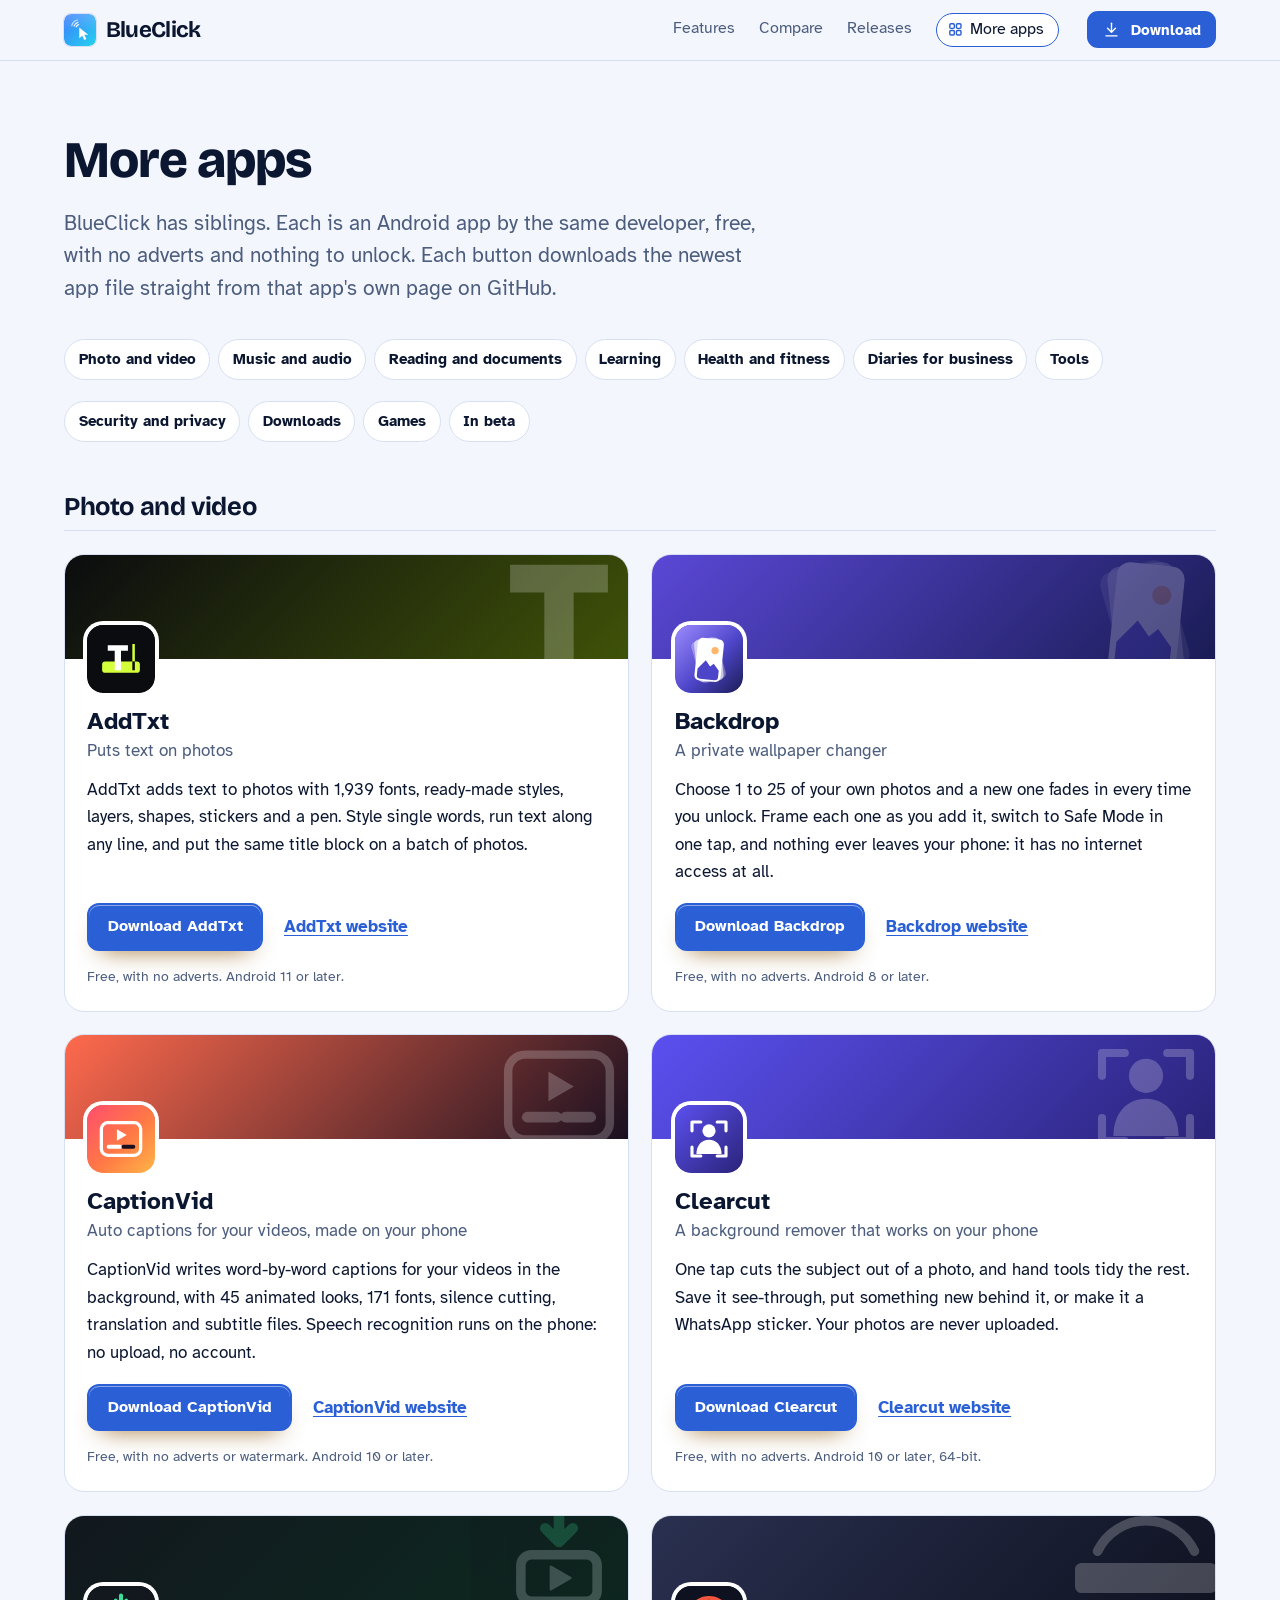
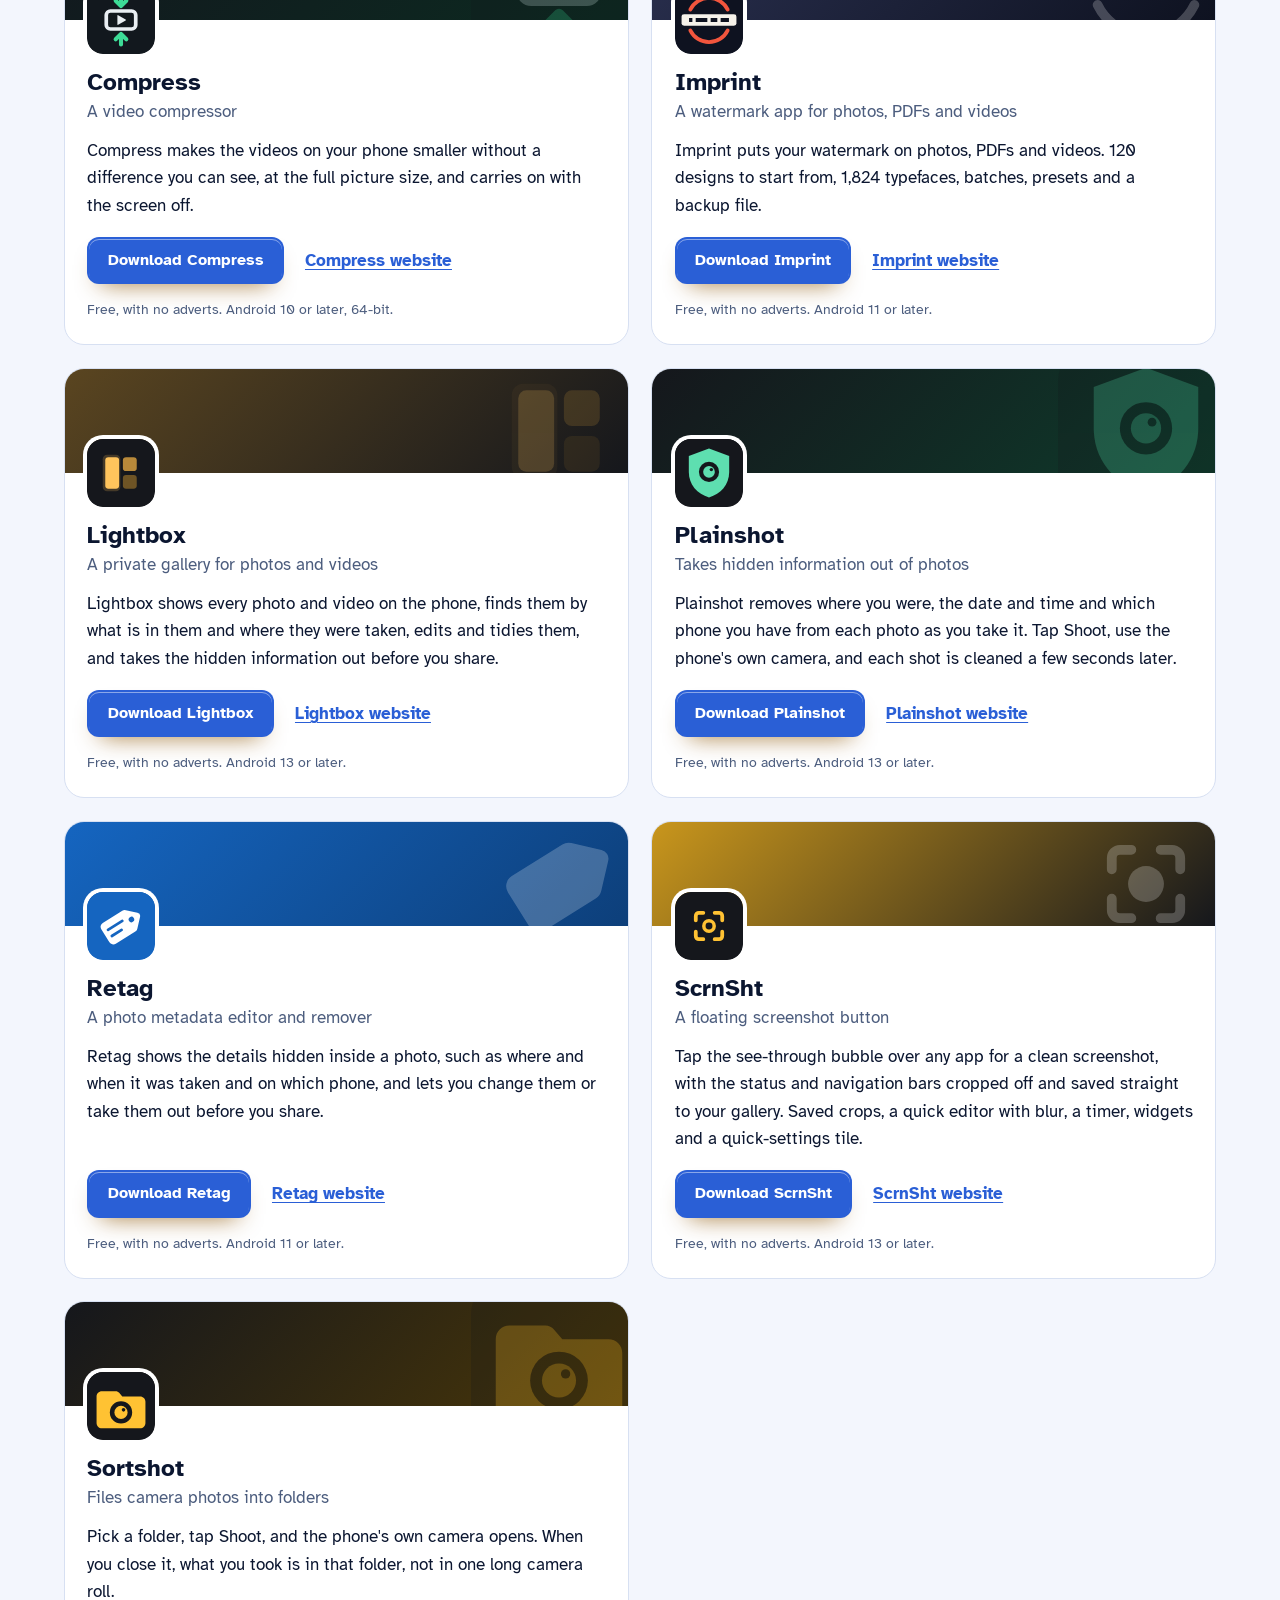
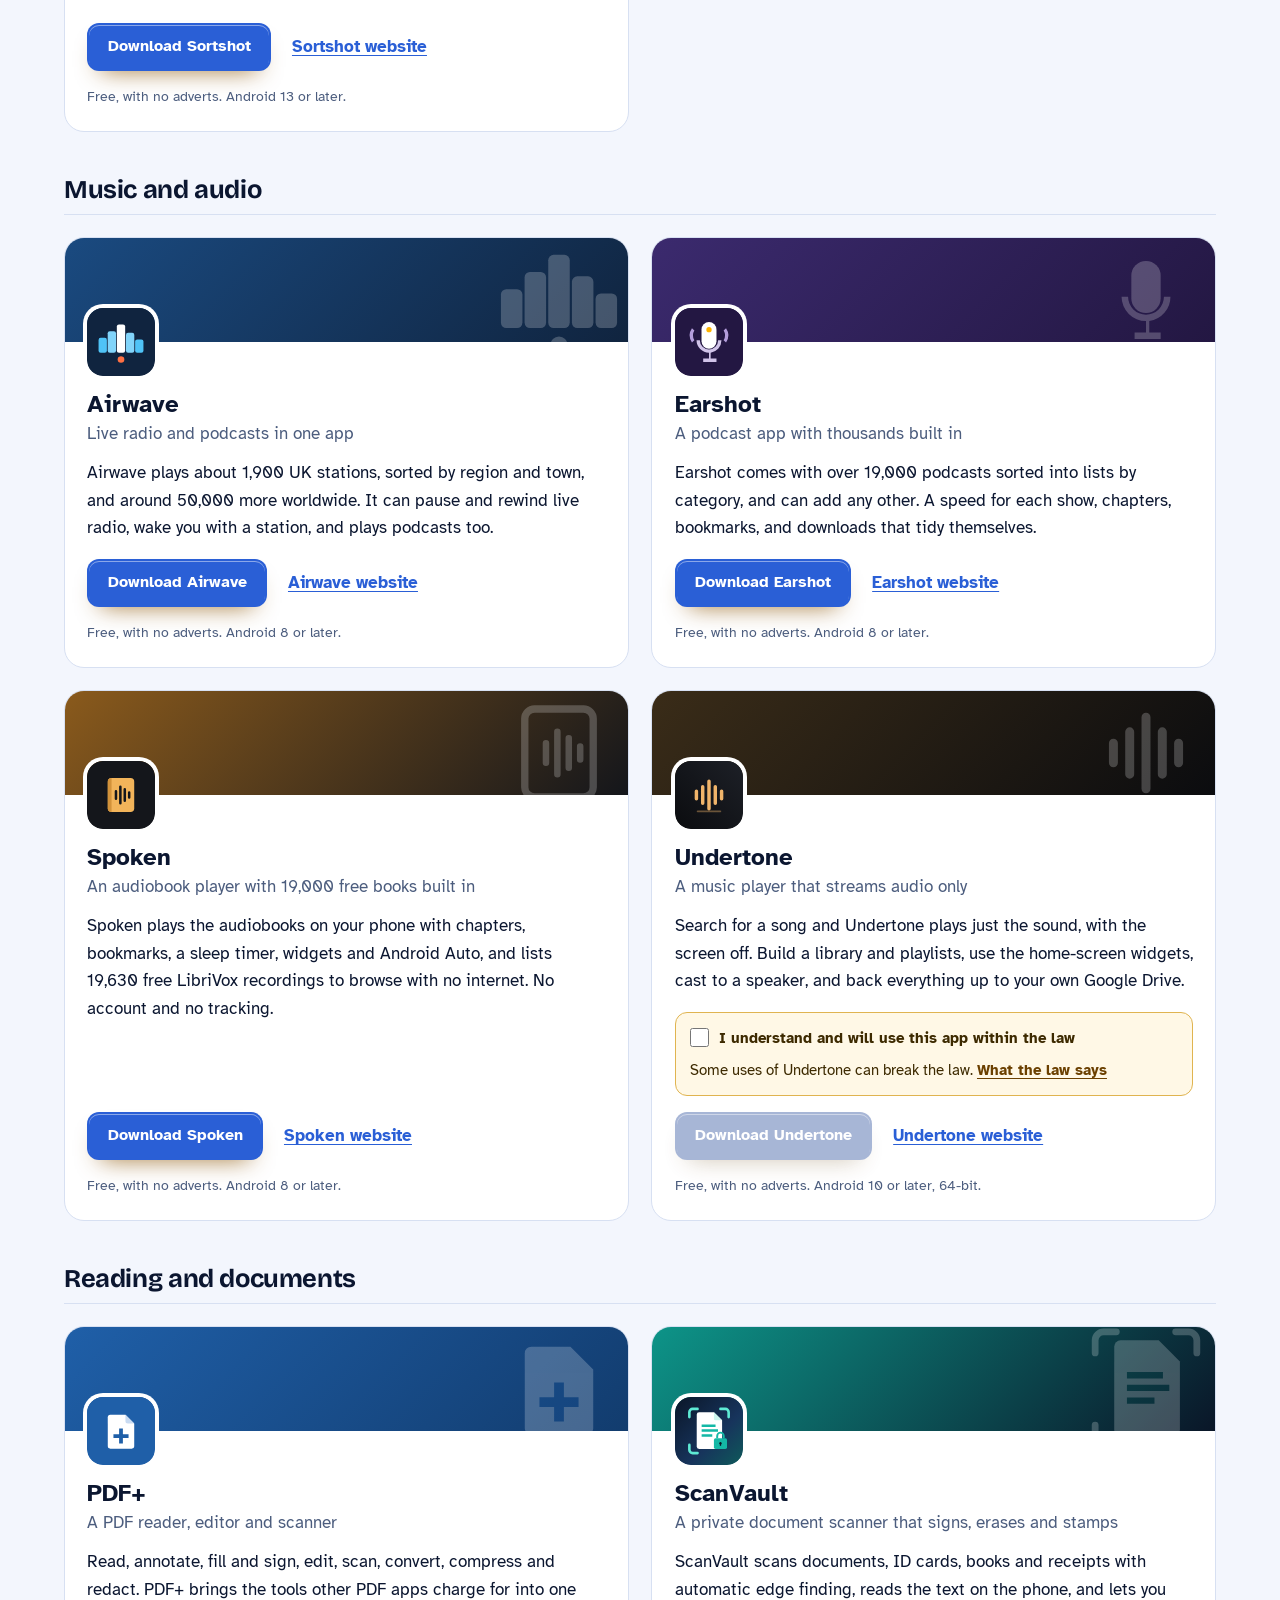
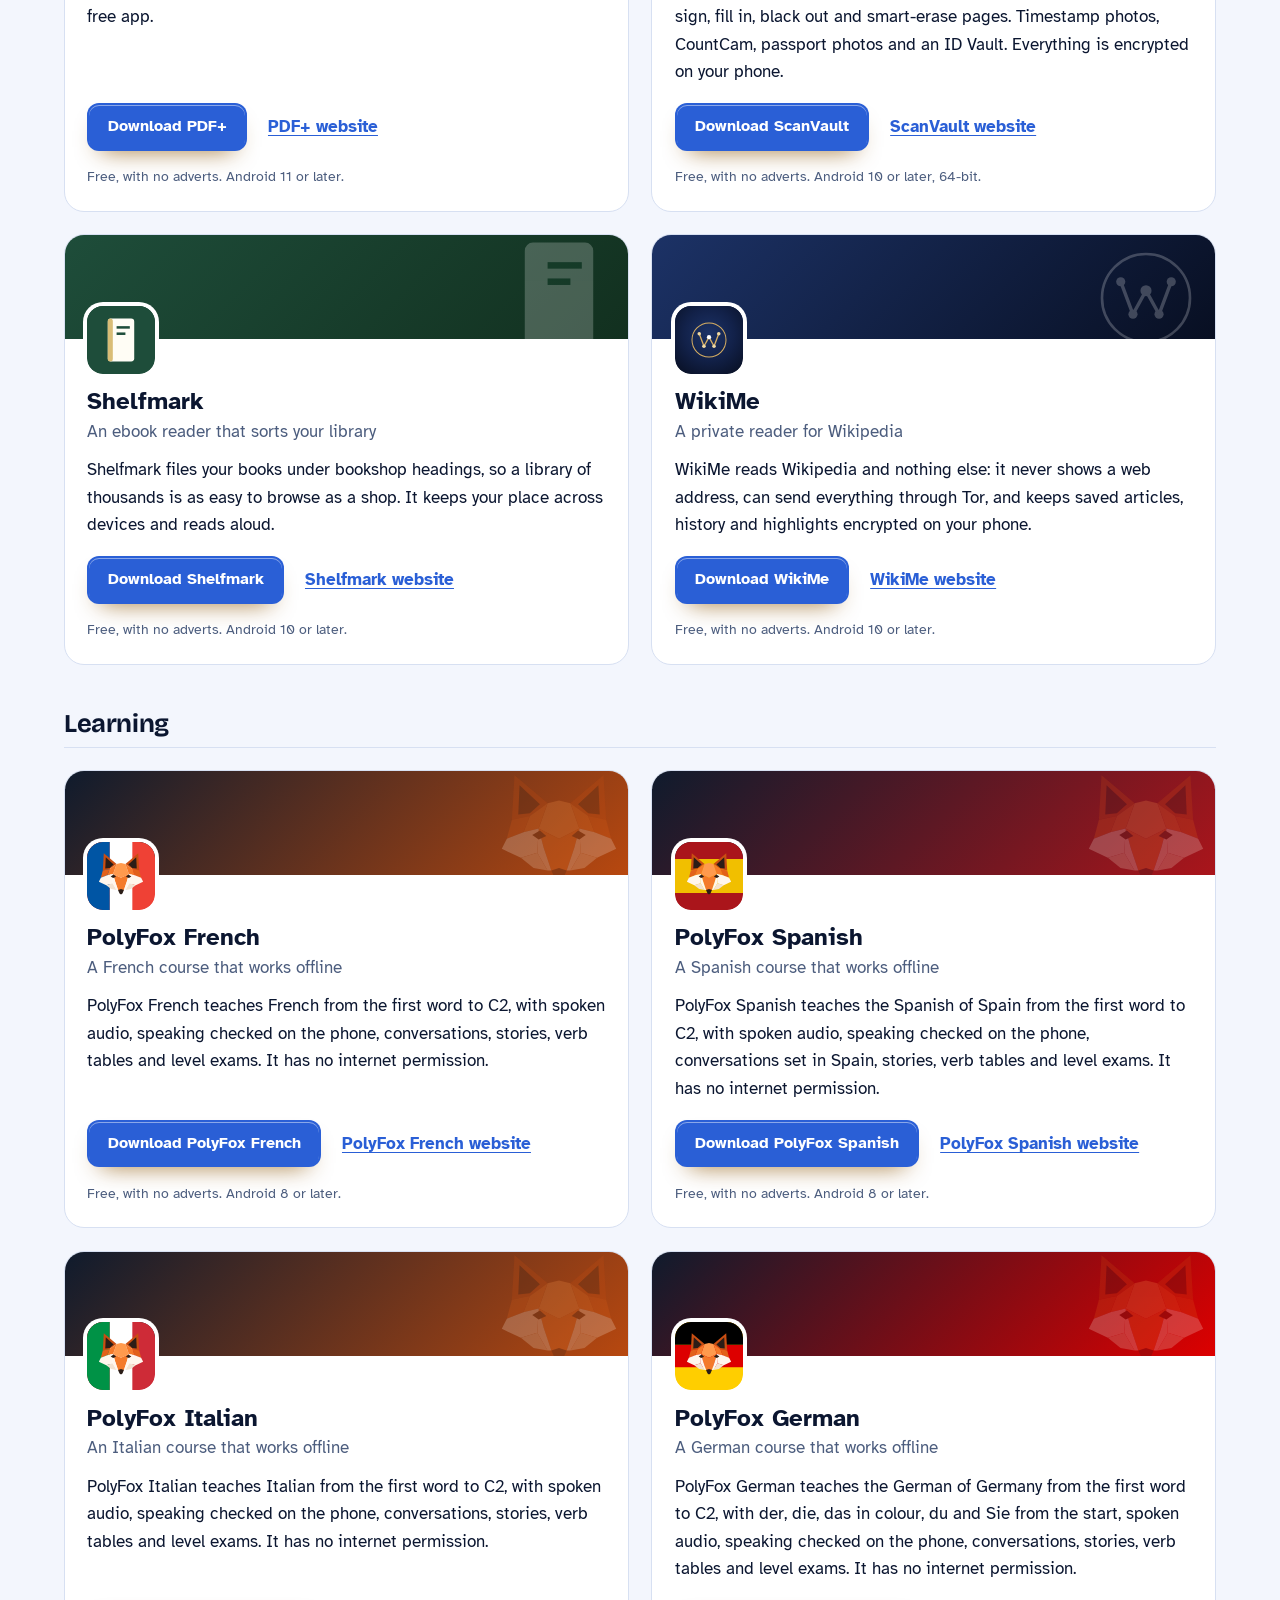
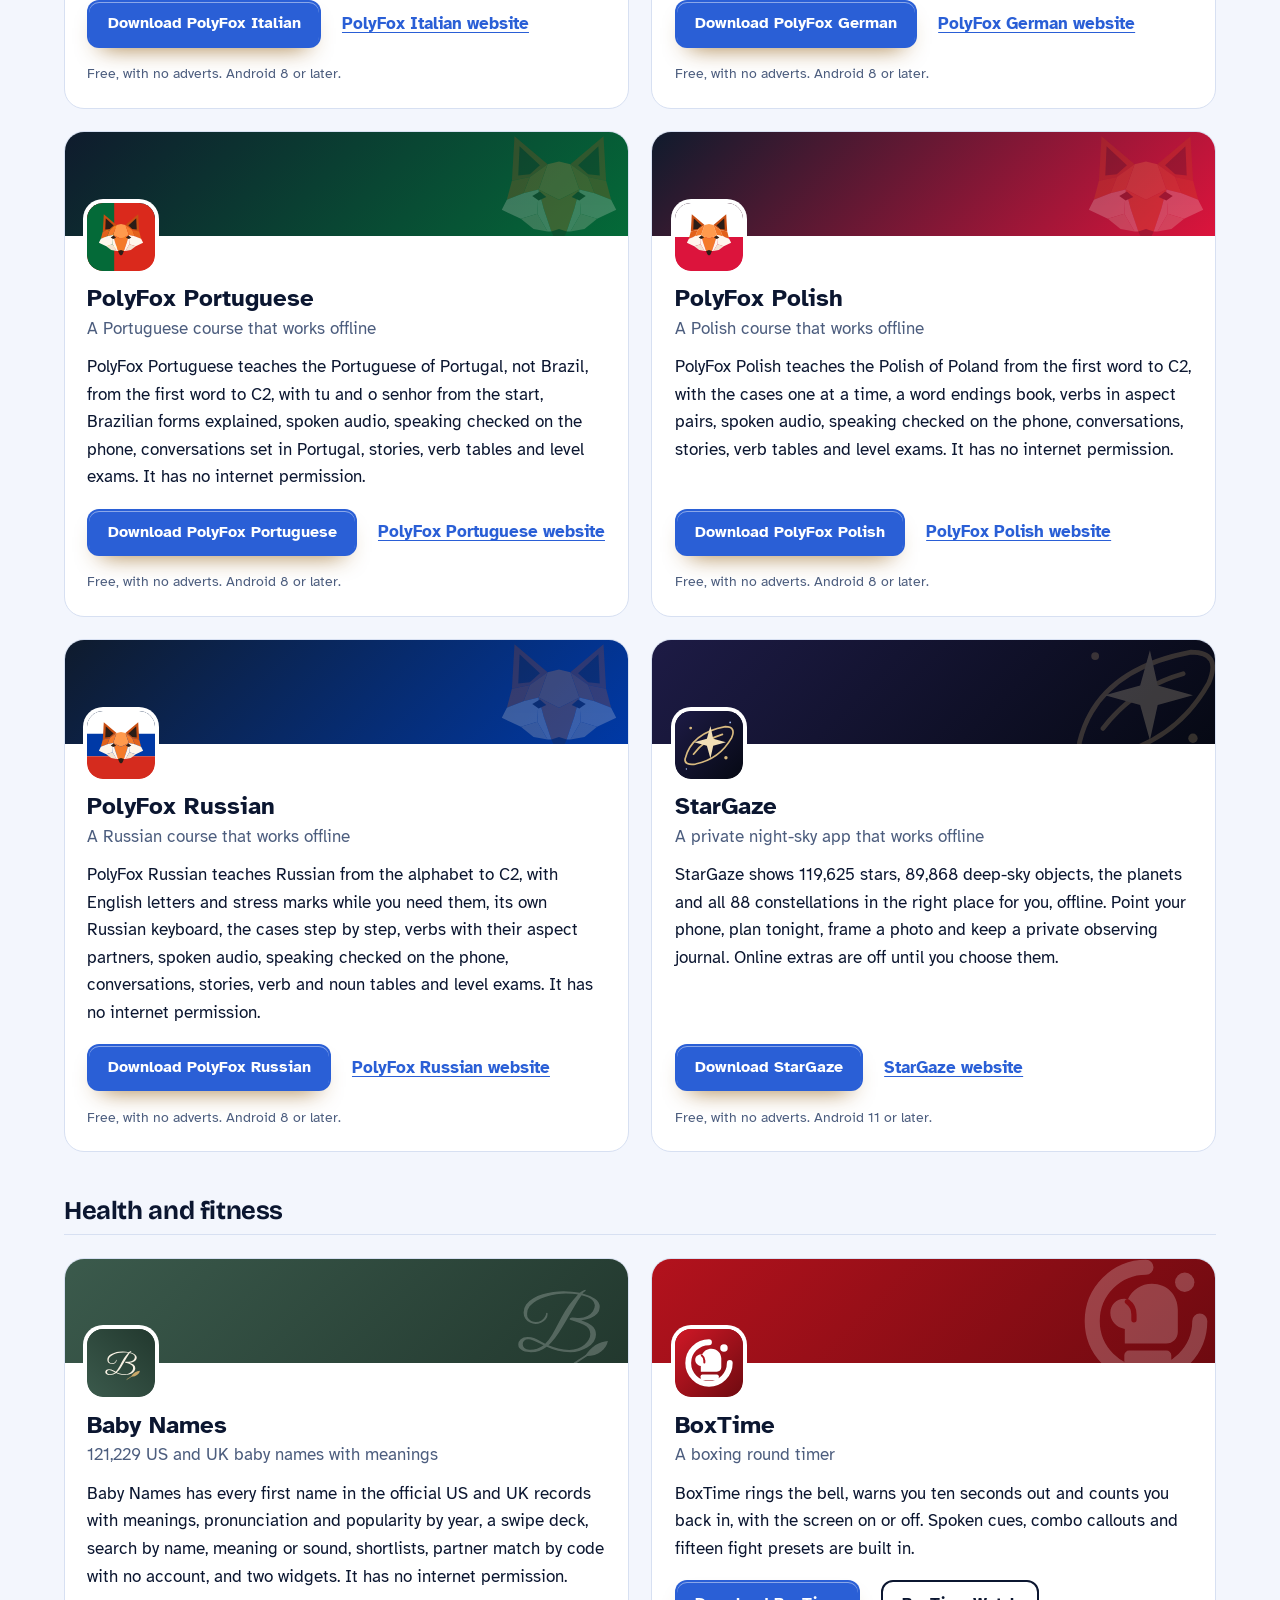
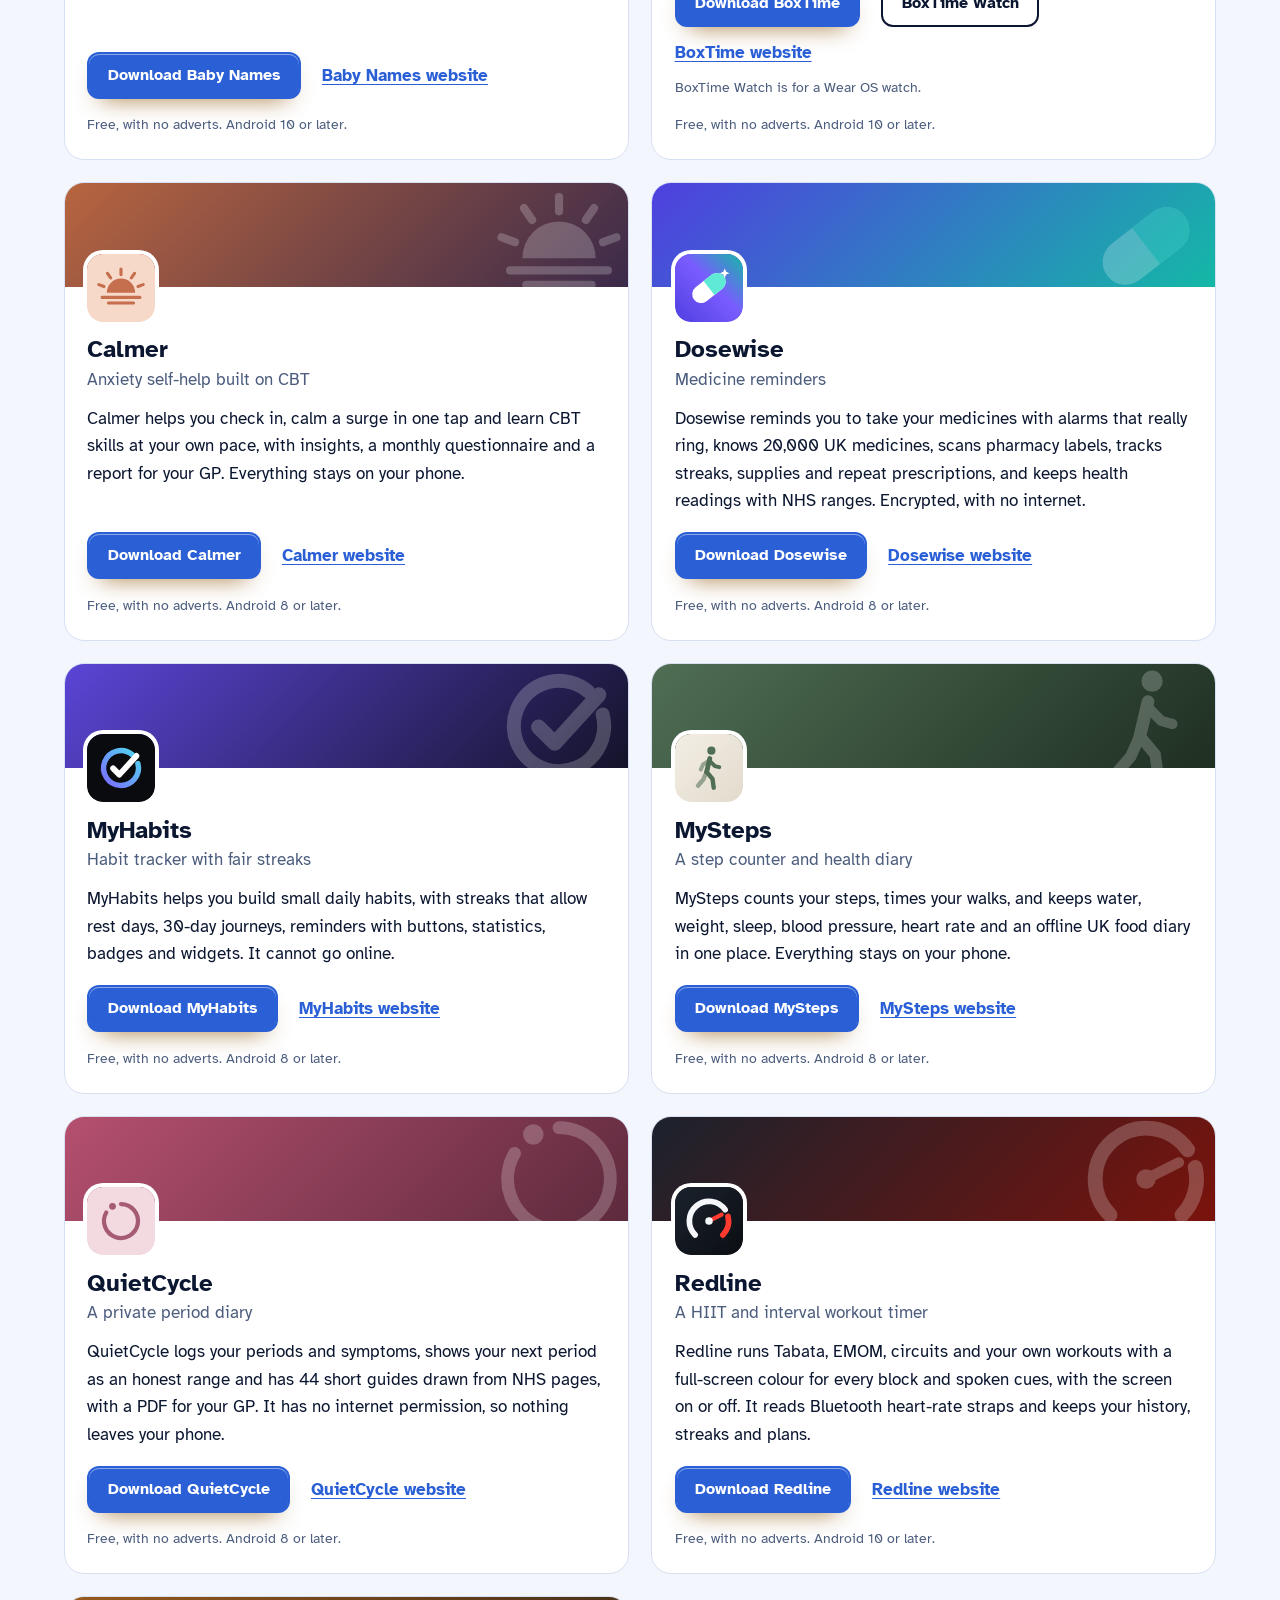
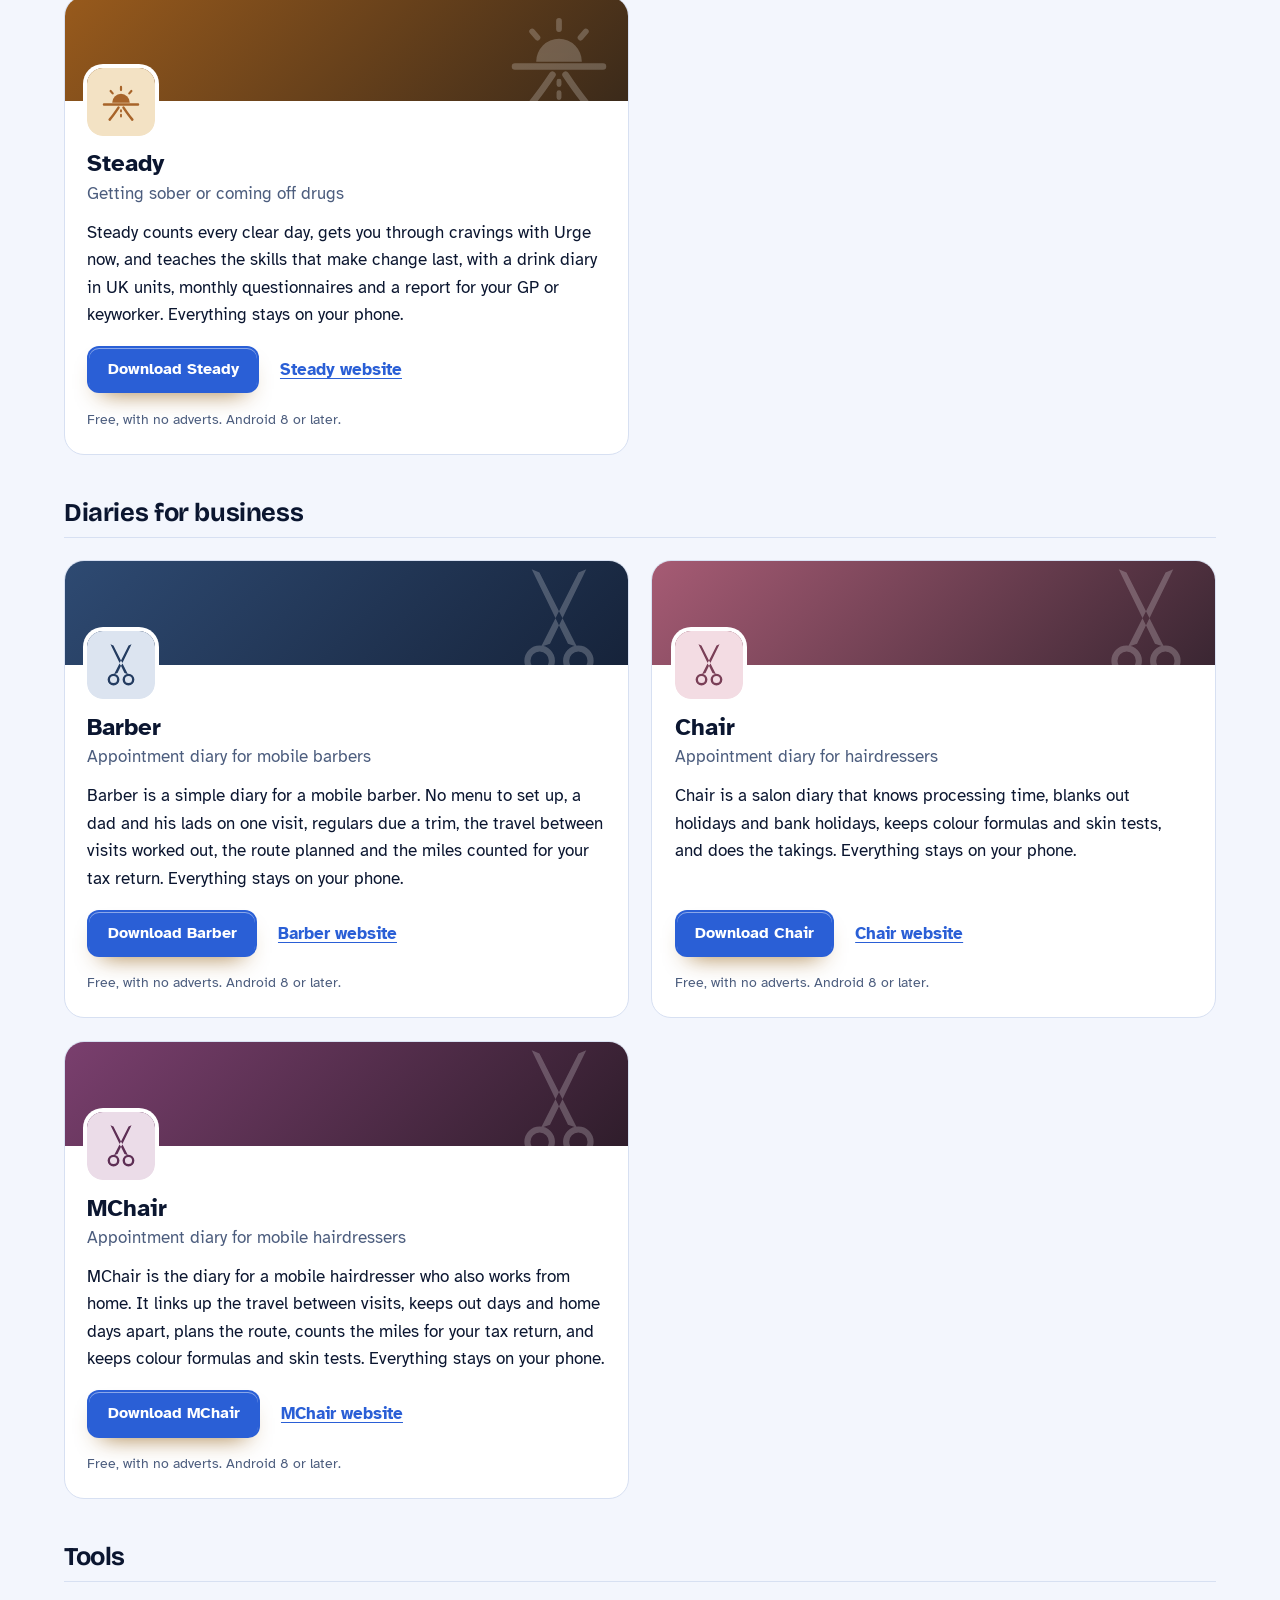
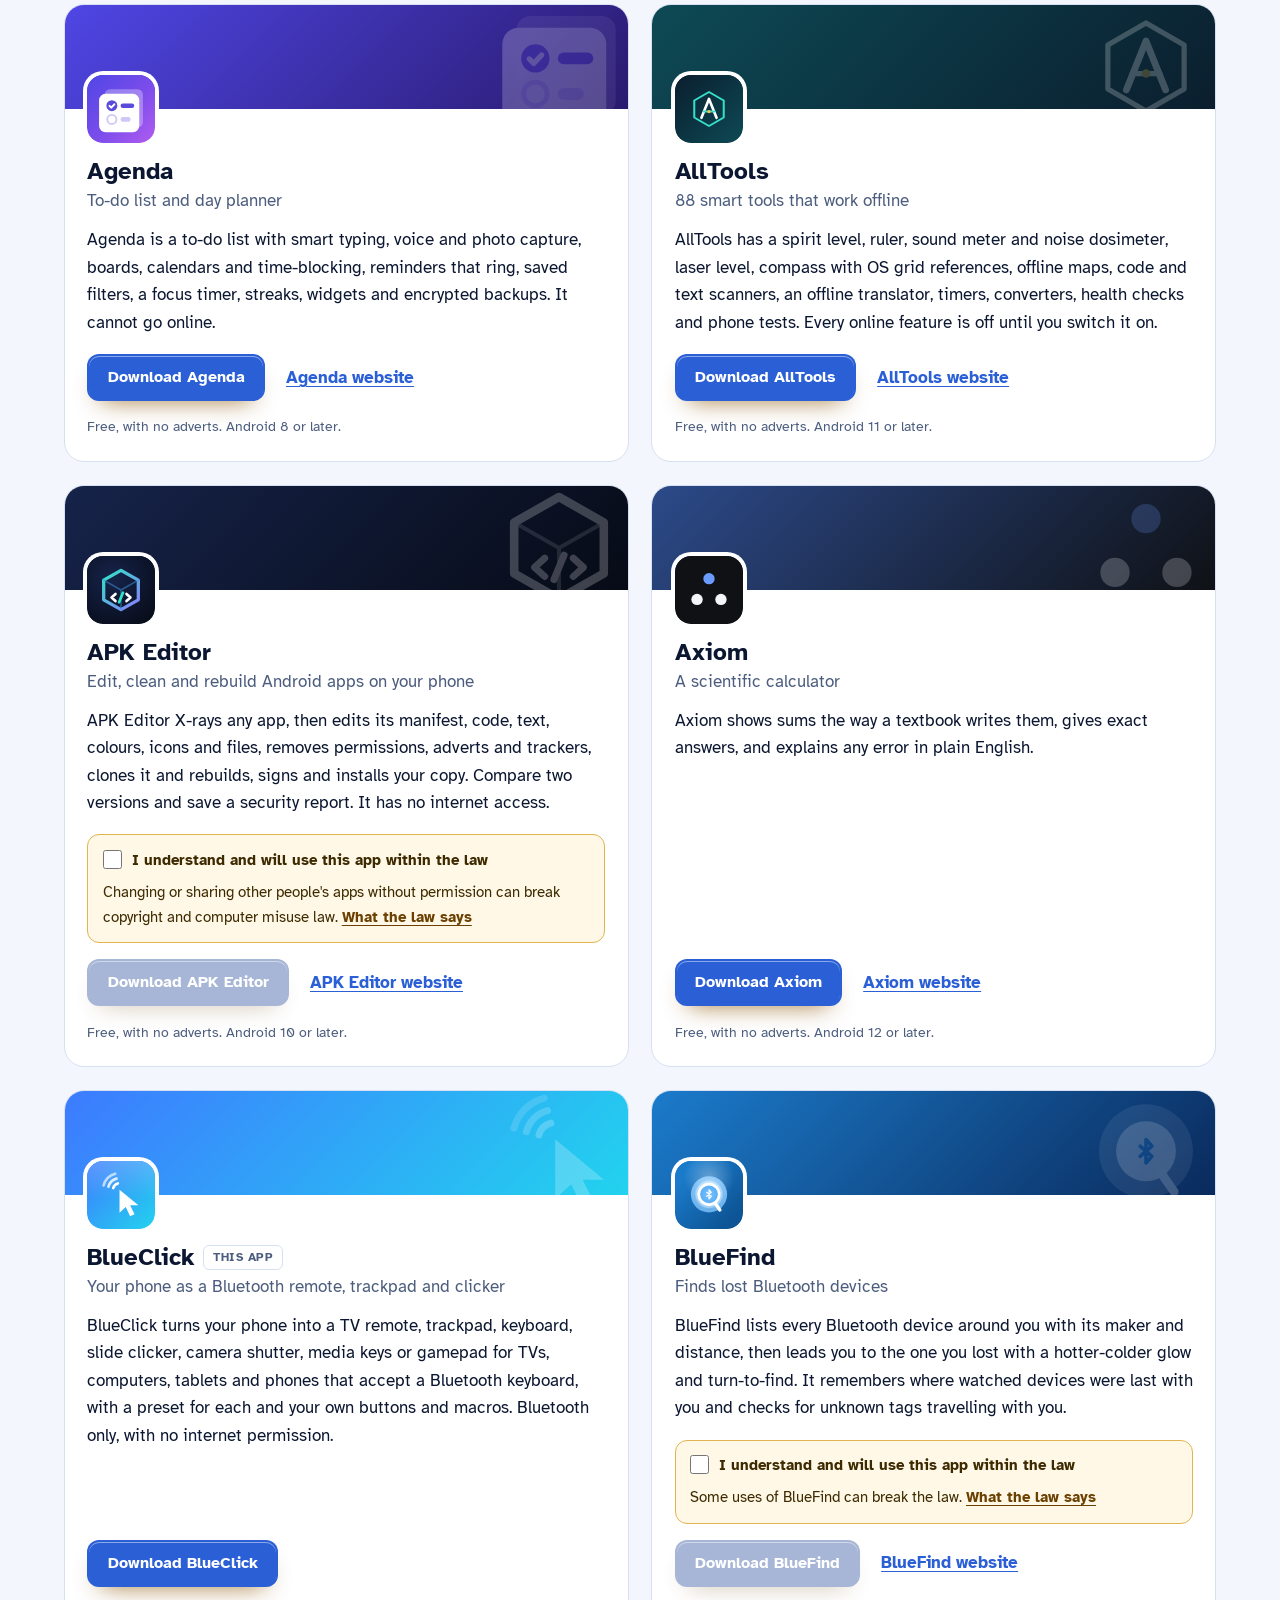
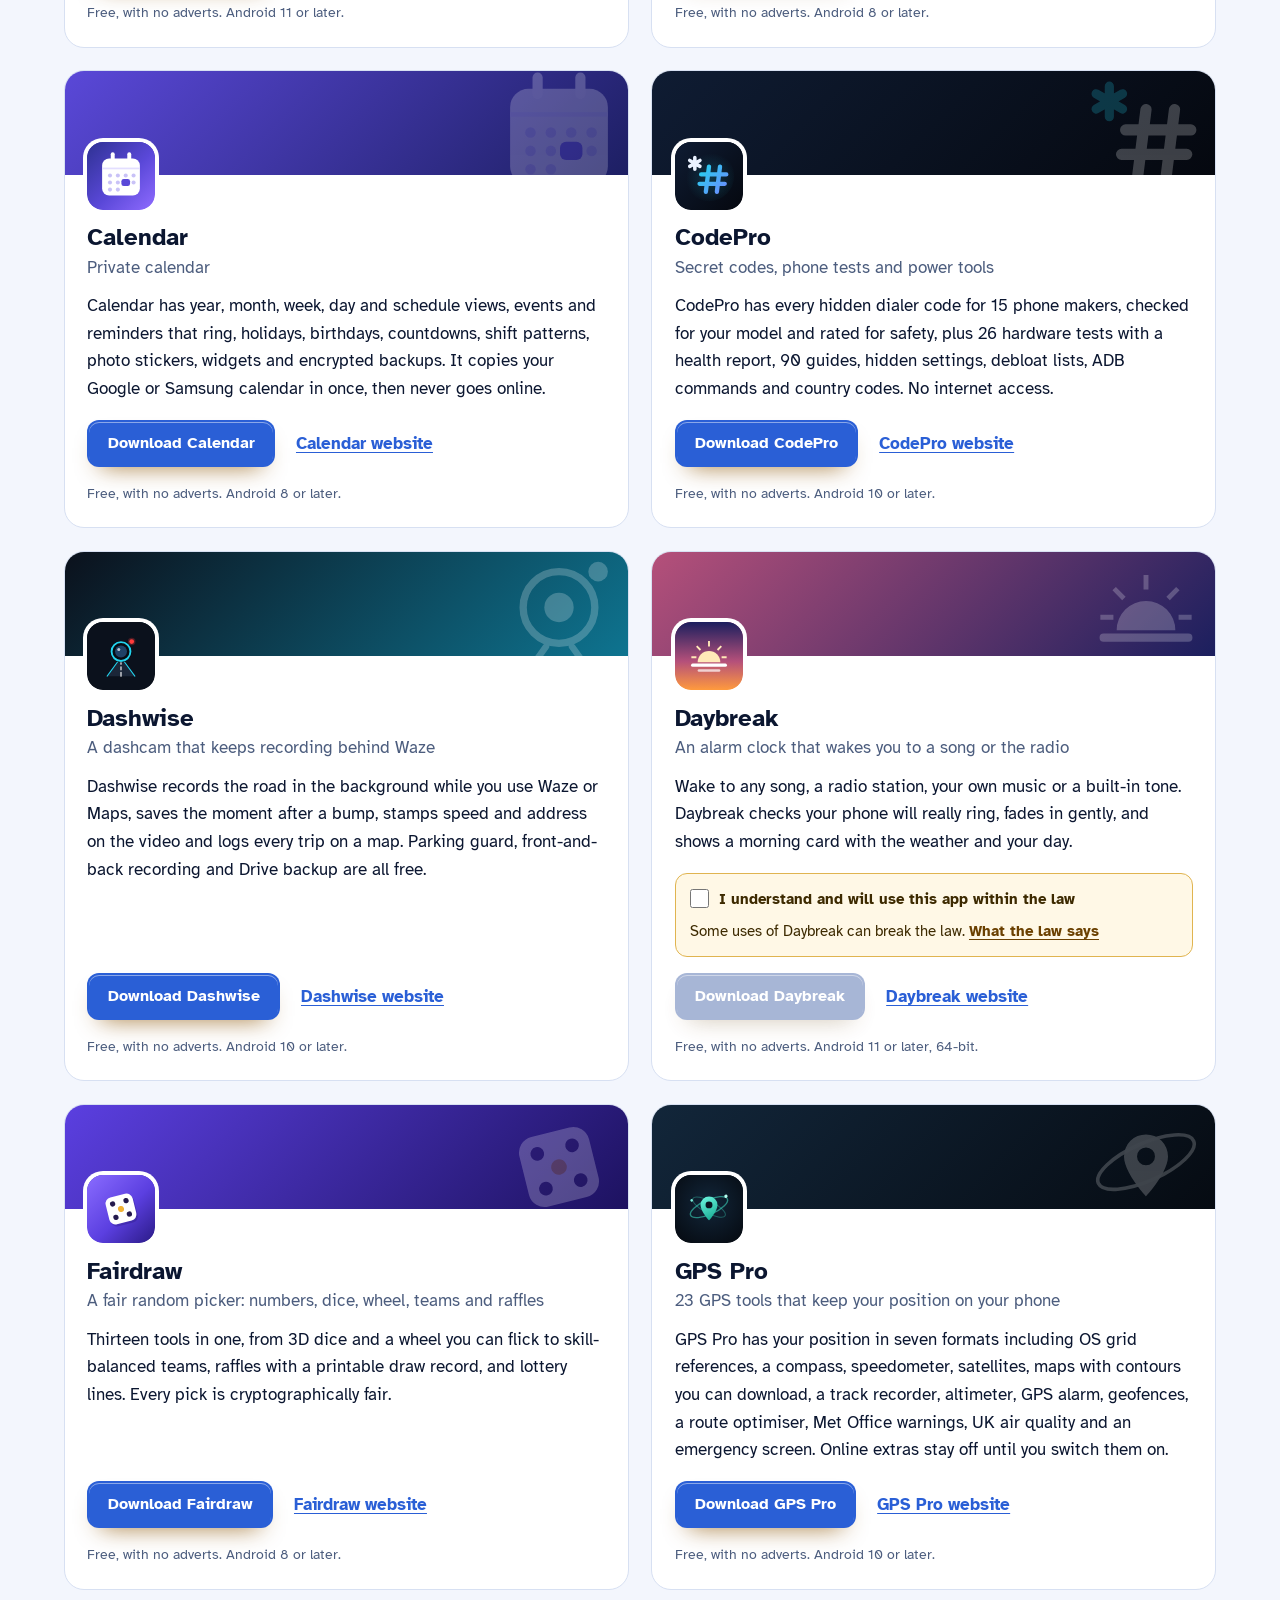
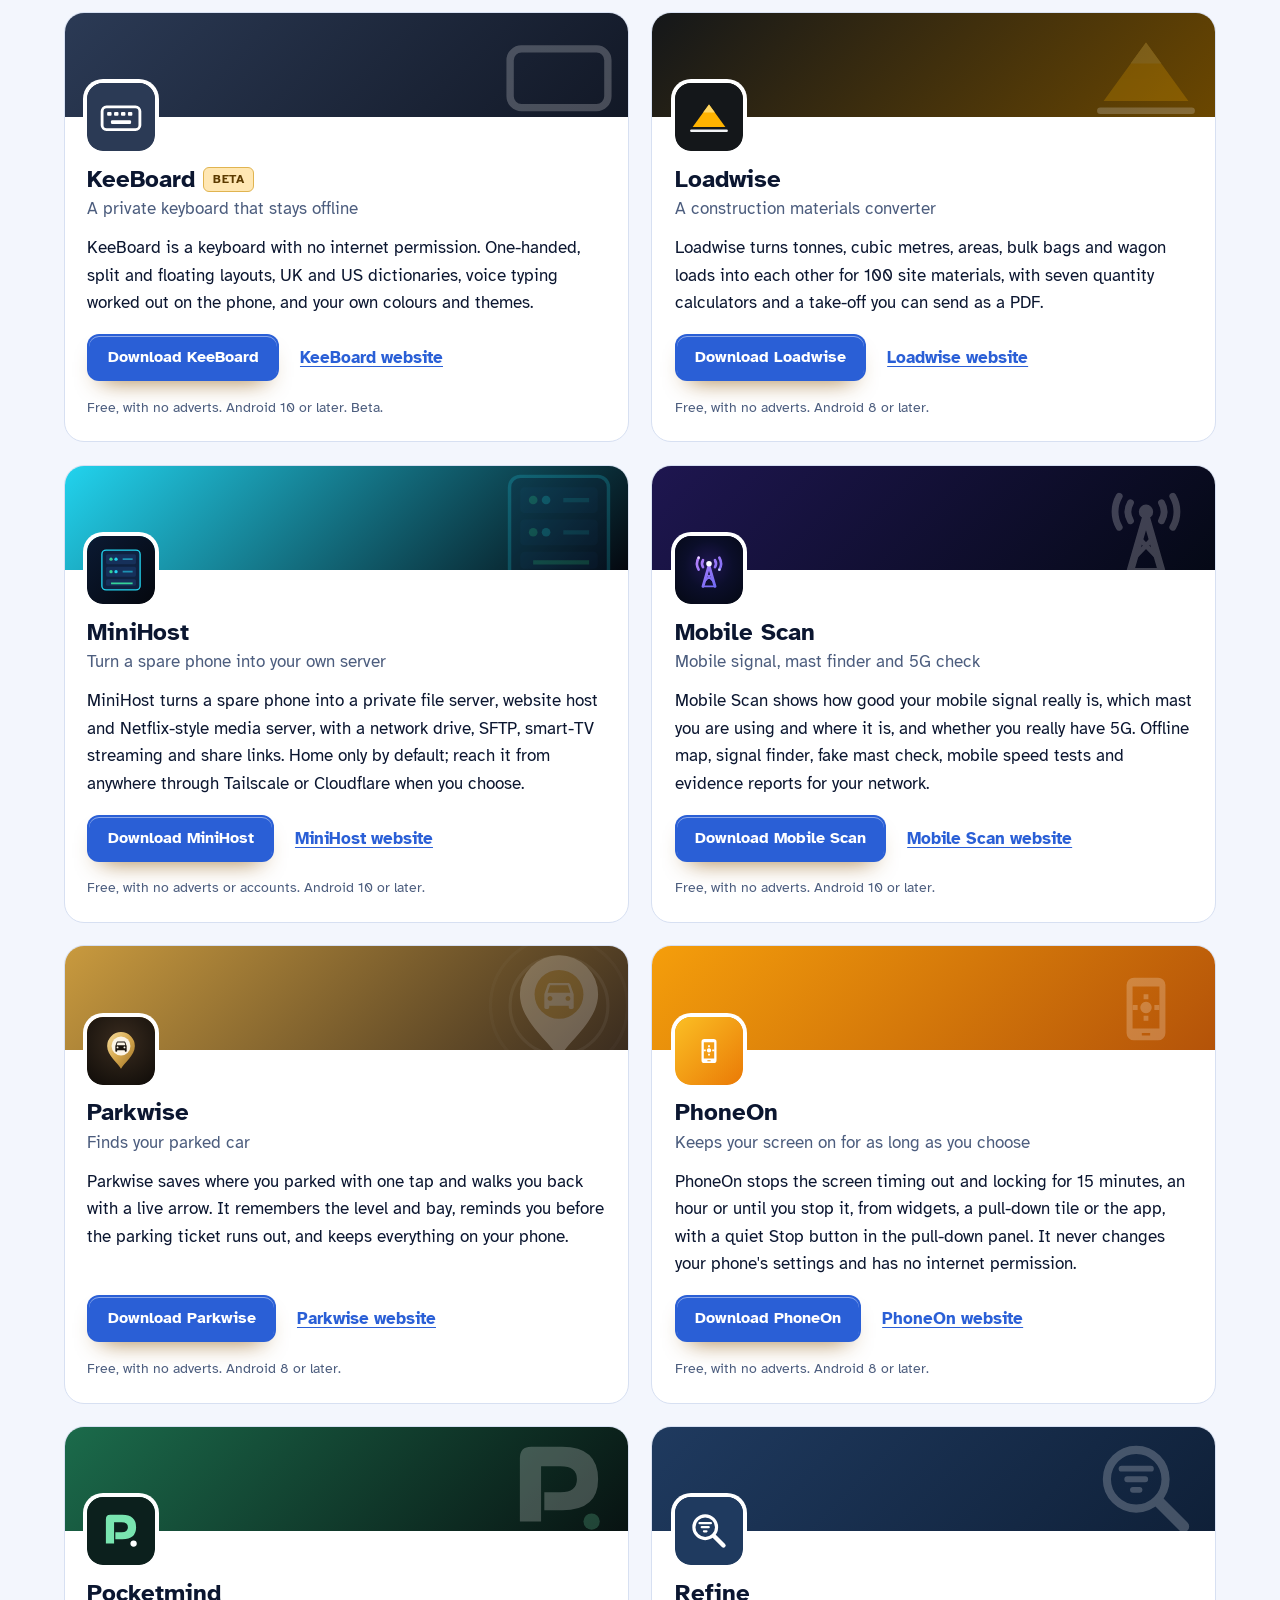
==== more-apps.html @ 812b250c "BlueClick website" ====
<!DOCTYPE html>
<html lang="en-GB">
<head>
<meta charset="utf-8">
<meta name="viewport" content="width=device-width, initial-scale=1">
<title>More free Android apps from the maker of BlueClick</title>
<meta name="description" content="All 100 free Android apps from the maker of BlueClick, in one list by category, each with its download and a link to its website.">
<meta name="author" content="Jonathan Jackson">
<link rel="canonical" href="https://customgpter.github.io/blueclick/more-apps.html">
<meta name="theme-color" content="#f3f6fd" media="(prefers-color-scheme: light)">
<meta name="theme-color" content="#070d1c" media="(prefers-color-scheme: dark)">
<meta property="og:type" content="website">
<meta property="og:site_name" content="BlueClick">
<meta property="og:title" content="More free Android apps from the maker of BlueClick">
<meta property="og:description" content="All 100 free Android apps from the maker of BlueClick, in one list by category, each with its download and a link to its website.">
<meta property="og:url" content="https://customgpter.github.io/blueclick/more-apps.html">
<meta property="og:image" content="https://customgpter.github.io/blueclick/assets/og.png">
<meta property="og:image:width" content="1200">
<meta property="og:image:height" content="630">
<meta property="og:image:alt" content="BlueClick&#x27;s TV remote: a round D-pad, home and back, channel and volume rockers and media keys">
<meta property="og:locale" content="en_GB">
<meta name="twitter:card" content="summary_large_image">
<link rel="icon" href="./assets/favicon.svg" type="image/svg+xml">
<link rel="apple-touch-icon" href="./assets/apple-touch-icon.png">
<link rel="preload" href="./assets/fonts/bricolage-grotesque-latin.woff2" as="font" type="font/woff2" crossorigin>
<link rel="preload" href="./assets/fonts/atkinson-hyperlegible-latin-400-normal.woff2" as="font" type="font/woff2" crossorigin>
<link rel="stylesheet" href="./assets/site.css?v=1">
<link rel="stylesheet" href="./assets/house.css?v=1">
<script type="application/ld+json">{"@context":"https://schema.org","@type":"ItemList","name":"Apps from the maker of BlueClick","url":"https://customgpter.github.io/blueclick/more-apps.html","itemListElement":[{"@type":"ListItem","position":1,"name":"AddTxt","url":"https://customgpter.github.io/addtxt/"},{"@type":"ListItem","position":2,"name":"Backdrop","url":"https://customgpter.github.io/backdrop/"},{"@type":"ListItem","position":3,"name":"CaptionVid","url":"https://customgpter.github.io/captionvid/"},{"@type":"ListItem","position":4,"name":"Clearcut","url":"https://customgpter.github.io/clearcut/"},{"@type":"ListItem","position":5,"name":"Compress","url":"https://customgpter.github.io/compress/"},{"@type":"ListItem","position":6,"name":"Imprint","url":"https://customgpter.github.io/imprint/"},{"@type":"ListItem","position":7,"name":"Lightbox","url":"https://customgpter.github.io/lightbox/"},{"@type":"ListItem","position":8,"name":"Plainshot","url":"https://customgpter.github.io/plainshot/"},{"@type":"ListItem","position":9,"name":"Retag","url":"https://customgpter.github.io/retag/"},{"@type":"ListItem","position":10,"name":"ScrnSht","url":"https://customgpter.github.io/scrnsht/"},{"@type":"ListItem","position":11,"name":"Sortshot","url":"https://customgpter.github.io/sortshot/"},{"@type":"ListItem","position":12,"name":"Airwave","url":"https://customgpter.github.io/airwave/"},{"@type":"ListItem","position":13,"name":"Earshot","url":"https://customgpter.github.io/earshot/"},{"@type":"ListItem","position":14,"name":"Spoken","url":"https://customgpter.github.io/spoken/"},{"@type":"ListItem","position":15,"name":"Undertone","url":"https://customgpter.github.io/undertone/"},{"@type":"ListItem","position":16,"name":"PDF+","url":"https://customgpter.github.io/pdfplus/"},{"@type":"ListItem","position":17,"name":"ScanVault","url":"https://customgpter.github.io/scanvault/"},{"@type":"ListItem","position":18,"name":"Shelfmark","url":"https://customgpter.github.io/shelfmark/"},{"@type":"ListItem","position":19,"name":"WikiMe","url":"https://customgpter.github.io/wikime/"},{"@type":"ListItem","position":20,"name":"PolyFox French","url":"https://customgpter.github.io/polyfox/"},{"@type":"ListItem","position":21,"name":"PolyFox Spanish","url":"https://customgpter.github.io/polyfox-spanish/"},{"@type":"ListItem","position":22,"name":"PolyFox Italian","url":"https://customgpter.github.io/polyfox-italian/"},{"@type":"ListItem","position":23,"name":"PolyFox German","url":"https://customgpter.github.io/polyfox-german/"},{"@type":"ListItem","position":24,"name":"PolyFox Portuguese","url":"https://customgpter.github.io/polyfox-portuguese/"},{"@type":"ListItem","position":25,"name":"PolyFox Polish","url":"https://customgpter.github.io/polyfox-polish/"},{"@type":"ListItem","position":26,"name":"PolyFox Russian","url":"https://customgpter.github.io/polyfox-russian/"},{"@type":"ListItem","position":27,"name":"StarGaze","url":"https://customgpter.github.io/stargaze/"},{"@type":"ListItem","position":28,"name":"Baby Names","url":"https://customgpter.github.io/babynames/"},{"@type":"ListItem","position":29,"name":"BoxTime","url":"https://customgpter.github.io/boxtime/"},{"@type":"ListItem","position":30,"name":"Calmer","url":"https://customgpter.github.io/calmer/"},{"@type":"ListItem","position":31,"name":"Dosewise","url":"https://customgpter.github.io/dosewise/"},{"@type":"ListItem","position":32,"name":"MyHabits","url":"https://customgpter.github.io/myhabits/"},{"@type":"ListItem","position":33,"name":"MySteps","url":"https://customgpter.github.io/mysteps/"},{"@type":"ListItem","position":34,"name":"QuietCycle","url":"https://customgpter.github.io/quietcycle/"},{"@type":"ListItem","position":35,"name":"Redline","url":"https://customgpter.github.io/redline/"},{"@type":"ListItem","position":36,"name":"Steady","url":"https://customgpter.github.io/steady/"},{"@type":"ListItem","position":37,"name":"Barber","url":"https://customgpter.github.io/barber/"},{"@type":"ListItem","position":38,"name":"Chair","url":"https://customgpter.github.io/chair/"},{"@type":"ListItem","position":39,"name":"MChair","url":"https://customgpter.github.io/mchair/"},{"@type":"ListItem","position":40,"name":"Agenda","url":"https://customgpter.github.io/agenda/"},{"@type":"ListItem","position":41,"name":"AllTools","url":"https://customgpter.github.io/alltools/"},{"@type":"ListItem","position":42,"name":"APK Editor","url":"https://customgpter.github.io/apkeditor/"},{"@type":"ListItem","position":43,"name":"Axiom","url":"https://customgpter.github.io/axiom/"},{"@type":"ListItem","position":44,"name":"BlueClick","url":"https://customgpter.github.io/blueclick/"},{"@type":"ListItem","position":45,"name":"BlueFind","url":"https://customgpter.github.io/bluefind/"},{"@type":"ListItem","position":46,"name":"Calendar","url":"https://customgpter.github.io/calendar/"},{"@type":"ListItem","position":47,"name":"CodePro","url":"https://customgpter.github.io/codepro/"},{"@type":"ListItem","position":48,"name":"Dashwise","url":"https://customgpter.github.io/dashwise/"},{"@type":"ListItem","position":49,"name":"Daybreak","url":"https://customgpter.github.io/daybreak/"},{"@type":"ListItem","position":50,"name":"Fairdraw","url":"https://customgpter.github.io/fairdraw/"},{"@type":"ListItem","position":51,"name":"GPS Pro","url":"https://customgpter.github.io/gpspro/"},{"@type":"ListItem","position":52,"name":"KeeBoard","url":"https://customgpter.github.io/keeboard/"},{"@type":"ListItem","position":53,"name":"Loadwise","url":"https://customgpter.github.io/loadwise/"},{"@type":"ListItem","position":54,"name":"MiniHost","url":"https://customgpter.github.io/minihost/"},{"@type":"ListItem","position":55,"name":"Mobile Scan","url":"https://customgpter.github.io/mobilescan/"},{"@type":"ListItem","position":56,"name":"Parkwise","url":"https://customgpter.github.io/parkwise/"},{"@type":"ListItem","position":57,"name":"PhoneOn","url":"https://customgpter.github.io/phoneon/"},{"@type":"ListItem","position":58,"name":"Pocketmind","url":"https://customgpter.github.io/pocketmind/"},{"@type":"ListItem","position":59,"name":"Refine","url":"https://customgpter.github.io/refine/"},{"@type":"ListItem","position":60,"name":"Shiftwise","url":"https://customgpter.github.io/shiftwise/"},{"@type":"ListItem","position":61,"name":"SimpleCalc","url":"https://customgpter.github.io/simplecalc/"},{"@type":"ListItem","position":62,"name":"Skyline","url":"https://customgpter.github.io/skyline/"},{"@type":"ListItem","position":63,"name":"Slipway","url":"https://customgpter.github.io/slipway/"},{"@type":"ListItem","position":64,"name":"Tagger","url":"https://customgpter.github.io/tagger/"},{"@type":"ListItem","position":65,"name":"TotalClean","url":"https://customgpter.github.io/totalclean/"},{"@type":"ListItem","position":66,"name":"TVLink","url":"https://customgpter.github.io/tvlink/"},{"@type":"ListItem","position":67,"name":"Unbox","url":"https://customgpter.github.io/unbox/"},{"@type":"ListItem","position":68,"name":"WhatsKeep","url":"https://customgpter.github.io/whatskeep/"},{"@type":"ListItem","position":69,"name":"WiFi Scan","url":"https://customgpter.github.io/wifiscan/"},{"@type":"ListItem","position":70,"name":"Auditly","url":"https://customgpter.github.io/auditly/"},{"@type":"ListItem","position":71,"name":"Backchannel","url":"https://customgpter.github.io/backchannel/"},{"@type":"ListItem","position":72,"name":"ENotes","url":"https://customgpter.github.io/enotes/"},{"@type":"ListItem","position":73,"name":"FindMe","url":"https://customgpter.github.io/findme/"},{"@type":"ListItem","position":74,"name":"iLock","url":"https://customgpter.github.io/ilock/"},{"@type":"ListItem","position":75,"name":"ImSafe","url":"https://customgpter.github.io/imsafe/"},{"@type":"ListItem","position":76,"name":"IShred","url":"https://customgpter.github.io/ishred/"},{"@type":"ListItem","position":77,"name":"LockBox","url":"https://customgpter.github.io/lockbox/"},{"@type":"ListItem","position":78,"name":"PassVault","url":"https://customgpter.github.io/passvault/"},{"@type":"ListItem","position":79,"name":"SpyFind","url":"https://customgpter.github.io/spyfind/"},{"@type":"ListItem","position":80,"name":"TextWipe","url":"https://customgpter.github.io/textwipe/"},{"@type":"ListItem","position":81,"name":"Tracewire","url":"https://customgpter.github.io/tracewire/"},{"@type":"ListItem","position":82,"name":"Vigil","url":"https://customgpter.github.io/vigil/"},{"@type":"ListItem","position":83,"name":"Grab","url":"https://customgpter.github.io/grab/"},{"@type":"ListItem","position":84,"name":"Swarm","url":"https://customgpter.github.io/swarm/"},{"@type":"ListItem","position":85,"name":"Plane Games","url":"https://customgpter.github.io/plane-games/"},{"@type":"ListItem","position":86,"name":"Ninefold","url":"https://customgpter.github.io/ninefold/"},{"@type":"ListItem","position":87,"name":"Cubewise","url":"https://customgpter.github.io/cubewise/"},{"@type":"ListItem","position":88,"name":"Tilewise","url":"https://customgpter.github.io/tilewise/"},{"@type":"ListItem","position":89,"name":"Letterwise","url":"https://customgpter.github.io/letterwise/"},{"@type":"ListItem","position":90,"name":"Kingside","url":"https://customgpter.github.io/kingside/"},{"@type":"ListItem","position":91,"name":"Deckhand","url":"https://customgpter.github.io/deckhand/"},{"@type":"ListItem","position":92,"name":"SNESForge","url":"https://customgpter.github.io/snesforge/"},{"@type":"ListItem","position":93,"name":"Fame Boy","url":"https://customgpter.github.io/fameboy/"},{"@type":"ListItem","position":94,"name":"PSPPro","url":"https://customgpter.github.io/psppro/"},{"@type":"ListItem","position":95,"name":"MegaGen","url":"https://customgpter.github.io/megagen/"},{"@type":"ListItem","position":96,"name":"QVR","url":"https://customgpter.github.io/qvr/"},{"@type":"ListItem","position":97,"name":"QVR Watch","url":"https://customgpter.github.io/qvr-watch/"},{"@type":"ListItem","position":98,"name":"QVRLite","url":"https://customgpter.github.io/qvrlite/"},{"@type":"ListItem","position":99,"name":"Onionz","url":"https://customgpter.github.io/onionz/"},{"@type":"ListItem","position":100,"name":"OnionzWeb","url":"https://customgpter.github.io/onionzweb/"}]}</script>
<link rel="stylesheet" href="./assets/apps-list.css?v=1">
<script src="./assets/apps-list.js?v=1" defer></script>
</head>
<body>
<a class="skip" href="#main">Skip to content</a>
<header class="masthead">
<div class="wrap">
<a class="brand" href="./" aria-label="BlueClick home"><svg viewBox="0 0 108 108" aria-hidden="true"><defs><linearGradient id="bcbg" x1="0" y1="0" x2="108" y2="108" gradientUnits="userSpaceOnUse"><stop offset="0" stop-color="#3D7BFF"/><stop offset="1" stop-color="#22D3EE"/></linearGradient><linearGradient id="bcsh" x1="0" y1="0" x2="0" y2="58" gradientUnits="userSpaceOnUse"><stop offset="0" stop-color="#fff" stop-opacity=".19"/><stop offset="1" stop-color="#fff" stop-opacity="0"/></linearGradient></defs><rect width="108" height="108" rx="24" fill="url(#bcbg)"/><path d="M0 24A24 24 0 0 1 24 0H84A24 24 0 0 1 108 24V58H0Z" fill="url(#bcsh)"/><g transform="translate(54 54) scale(1.3) translate(-54 -54)"><path fill="#fff" d="M52.20 47.52L52.20 75.60L59.76 68.76L65.16 79.92L70.56 77.40L65.16 66.60L75.24 66.60Z"/><g fill="none" stroke="#fff" stroke-width="3.31" stroke-linecap="round"><path d="M44.55 45.47A7.92 7.92 0 0 1 50.15 39.87"/><path opacity=".82" d="M38.64 43.89A14.04 14.04 0 0 1 48.57 33.96"/><path opacity=".64" d="M32.73 42.30A20.16 20.16 0 0 1 46.98 28.05"/></g></g></svg><span>BlueClick</span></a>
<nav aria-label="Main"><ul><li><a href="./#features">Features</a></li><li><a href="./compare.html">Compare</a></li><li><a href="./releases.html">Releases</a></li><li><a class="more-apps" href="./more-apps.html" aria-current="page"><svg class="ico" viewBox="0 0 24 24" aria-hidden="true"><rect x="4" y="4" width="6.5" height="6.5" rx="1.6"/><rect x="13.5" y="4" width="6.5" height="6.5" rx="1.6"/><rect x="4" y="13.5" width="6.5" height="6.5" rx="1.6"/><rect x="13.5" y="13.5" width="6.5" height="6.5" rx="1.6"/></svg>More apps</a></li></ul></nav>
<a class="button small" href="https://github.com/CustomGPTer/blueclick/releases/latest/download/BlueClick.apk"><svg class="ico" viewBox="0 0 24 24" aria-hidden="true"><path d="M12 4v11"/><path d="M7 10.5l5 5 5-5"/><path d="M5 20h14"/></svg>Download</a>
</div>
</header>
<main id="main" class="doc">
<div class="wrap">
<div class="measure">
<h1>More apps</h1>
<p class="lede">BlueClick has siblings. Each is an Android app by the same developer, free, with no adverts and nothing to unlock. Each button downloads the newest app file straight from that app's own page on GitHub.</p>
</div>
<!-- apps:start -->
<nav class="mapps-jump" aria-label="App groups"><ul><li><a href="#apps-photo">Photo and video</a></li><li><a href="#apps-audio">Music and audio</a></li><li><a href="#apps-reading">Reading and documents</a></li><li><a href="#apps-learning">Learning</a></li><li><a href="#apps-health">Health and fitness</a></li><li><a href="#apps-diaries">Diaries for business</a></li><li><a href="#apps-tools">Tools</a></li><li><a href="#apps-security">Security and privacy</a></li><li><a href="#apps-downloads">Downloads</a></li><li><a href="#apps-games">Games</a></li><li><a href="#apps-testing">In beta</a></li></ul></nav>
<div class="mapps-group" role="group" aria-labelledby="apps-photo"><h2 class="mapps-cat" id="apps-photo">Photo and video</h2>
<ul class="mapps"><li class="mapp" style="--b:#0b0c0f;--b2:#3f5208"><div class="mapp-cover" aria-hidden="true"><svg viewBox="0 0 108 108"><path fill="#fff" d="M24 22h60v17H63v49H45V39H24z"/></svg></div><div class="mapp-body"><svg class="mapp-icon" viewBox="0 0 108 108" aria-hidden="true"><rect width="108" height="108" rx="24" fill="#0b0c0f"/><path fill="#d4ff3a" d="M29 58h50a5 5 0 0 1 5 5v8a5 5 0 0 1-5 5H29a5 5 0 0 1-5-5v-8a5 5 0 0 1 5-5z"/><path fill="#fff" d="M33 32h32v9H54v31H44V41H33z"/><path fill="#d4ff3a" d="M72 30h4v28h-4z"/><path fill="#0b0c0f" d="M72 58h4v14h-4z"/></svg><h3>AddTxt</h3><p class="mapp-kind">Puts text on photos</p><p class="mapp-say">AddTxt adds text to photos with 1,939 fonts, ready-made styles, layers, shapes, stickers and a pen. Style single words, run text along any line, and put the same title block on a batch of photos.</p><p class="mapp-go"><a class="button" href="https://github.com/CustomGPTer/addtxt/releases/latest/download/AddTxt.apk">Download AddTxt</a><a class="mapp-site" href="https://customgpter.github.io/addtxt/">AddTxt website</a></p><p class="mapp-needs">Free, with no adverts. Android 11 or later.</p></div></li>
<li class="mapp" style="--b:#5a48d6;--b2:#1a1c55"><div class="mapp-cover" aria-hidden="true"><svg viewBox="0 0 108 108"><g transform="translate(54 58) scale(1.3) translate(-54 -58)"><rect x="38" y="30" width="32" height="52" rx="6" fill="#fff" fill-opacity=".3" transform="rotate(-16 54 58)"/><rect x="38" y="30" width="32" height="52" rx="6" fill="#fff" fill-opacity=".6" transform="rotate(-6 54 58)"/><g transform="rotate(6 54 58)"><rect x="38" y="30" width="32" height="52" rx="6" fill="#fff"/><path d="M41 68l9-11 6 7 4-4 7 8v8a4 4 0 0 1-4 4H45a4 4 0 0 1-4-4z" fill="#4d45c9"/><circle cx="60" cy="44" r="4.5" fill="#FFB86B"/></g></g></svg></div><div class="mapp-body"><svg class="mapp-icon" viewBox="0 0 108 108" aria-hidden="true"><defs><linearGradient id="i-backdrop-mapp-cc" x1="0" y1="0" x2="1" y2="1"><stop offset="0" stop-color="#9c8bff"/><stop offset=".55" stop-color="#4d45c9"/><stop offset="1" stop-color="#1a1c55"/></linearGradient></defs><rect width="108" height="108" rx="24" fill="url(#i-backdrop-mapp-cc)"/><g transform="translate(54 58) scale(1.3) translate(-54 -58)"><rect x="38" y="30" width="32" height="52" rx="6" fill="#fff" fill-opacity=".3" transform="rotate(-16 54 58)"/><rect x="38" y="30" width="32" height="52" rx="6" fill="#fff" fill-opacity=".6" transform="rotate(-6 54 58)"/><g transform="rotate(6 54 58)"><rect x="38" y="30" width="32" height="52" rx="6" fill="#fff"/><path d="M41 68l9-11 6 7 4-4 7 8v8a4 4 0 0 1-4 4H45a4 4 0 0 1-4-4z" fill="#4d45c9"/><circle cx="60" cy="44" r="4.5" fill="#FFB86B"/></g></g></svg><h3>Backdrop</h3><p class="mapp-kind">A private wallpaper changer</p><p class="mapp-say">Choose 1 to 25 of your own photos and a new one fades in every time you unlock. Frame each one as you add it, switch to Safe Mode in one tap, and nothing ever leaves your phone: it has no internet access at all.</p><p class="mapp-go"><a class="button" href="https://github.com/CustomGPTer/backdrop/releases/latest/download/Backdrop.apk">Download Backdrop</a><a class="mapp-site" href="https://customgpter.github.io/backdrop/">Backdrop website</a></p><p class="mapp-needs">Free, with no adverts. Android 8 or later.</p></div></li>
<li class="mapp" style="--b:#ff6a4d;--b2:#1a1020"><div class="mapp-cover" aria-hidden="true"><svg viewBox="0 0 108 108"><g transform="translate(54 54) scale(1.3) translate(-54 -54)"><path d="M38,34 h32 a8,8 0 0 1 8,8 v24 a8,8 0 0 1 -8,8 h-32 a8,8 0 0 1 -8,-8 v-24 a8,8 0 0 1 8,-8 z" fill="none" stroke="#fff" stroke-width="4"/><path d="M49,42 L61,49 L49,56 Z" fill="#fff"/><path d="M39,61 h14 a2.5,2.5 0 0 1 0,5 h-14 a2.5,2.5 0 0 1 0,-5 z" fill="#fff"/><path d="M57,61 h12 a2.5,2.5 0 0 1 0,5 h-12 a2.5,2.5 0 0 1 0,-5 z" fill="#ffffff"/></g></svg></div><div class="mapp-body"><svg class="mapp-icon" viewBox="0 0 108 108" aria-hidden="true"><defs><linearGradient id="i-captionvid-cvbg" x1="0" y1="0" x2="1" y2="1"><stop offset="0" stop-color="#ff4d6d"/><stop offset=".55" stop-color="#ff7a45"/><stop offset="1" stop-color="#ffb547"/></linearGradient></defs><rect width="108" height="108" rx="24" fill="url(#i-captionvid-cvbg)"/><g transform="translate(54 54) scale(1.3) translate(-54 -54)"><path d="M38,34 h32 a8,8 0 0 1 8,8 v24 a8,8 0 0 1 -8,8 h-32 a8,8 0 0 1 -8,-8 v-24 a8,8 0 0 1 8,-8 z" fill="none" stroke="#fff" stroke-width="4"/><path d="M49,42 L61,49 L49,56 Z" fill="#fff"/><path d="M39,61 h14 a2.5,2.5 0 0 1 0,5 h-14 a2.5,2.5 0 0 1 0,-5 z" fill="#fff"/><path d="M57,61 h12 a2.5,2.5 0 0 1 0,5 h-12 a2.5,2.5 0 0 1 0,-5 z" fill="#1a1020"/></g></svg><h3>CaptionVid</h3><p class="mapp-kind">Auto captions for your videos, made on your phone</p><p class="mapp-say">CaptionVid writes word-by-word captions for your videos in the background, with 45 animated looks, 171 fonts, silence cutting, translation and subtitle files. Speech recognition runs on the phone: no upload, no account.</p><p class="mapp-go"><a class="button" href="https://github.com/CustomGPTer/captionvid/releases/latest/download/CaptionVid.apk">Download CaptionVid</a><a class="mapp-site" href="https://customgpter.github.io/captionvid/">CaptionVid website</a></p><p class="mapp-needs">Free, with no adverts or watermark. Android 10 or later.</p></div></li>
<li class="mapp" style="--b:#5b50f0;--b2:#2a2378"><div class="mapp-cover" aria-hidden="true"><svg viewBox="0 0 108 108"><circle cx="54" cy="41" r="10.5" fill="#fff"/><path d="M34 78c0-14.5 8.5-23 20-23s20 8.5 20 23z" fill="#fff"/><path d="M27 41V27h14M67 27h14v14M27 67v14h14M67 81h14V67" fill="none" stroke="#fff" stroke-width="5" stroke-linecap="round" stroke-linejoin="round"/></svg></div><div class="mapp-body"><svg class="mapp-icon" viewBox="0 0 108 108" aria-hidden="true"><defs><linearGradient id="i-clearcut-mapp-cc" x1="0" y1="0" x2="1" y2="1"><stop offset="0" stop-color="#5b50f0"/><stop offset="1" stop-color="#2a2378"/></linearGradient></defs><rect width="108" height="108" rx="24" fill="url(#i-clearcut-mapp-cc)"/><circle cx="54" cy="41" r="10.5" fill="#fff"/><path d="M34 78c0-14.5 8.5-23 20-23s20 8.5 20 23z" fill="#fff"/><path d="M27 41V27h14M67 27h14v14M27 67v14h14M67 81h14V67" fill="none" stroke="#fff" stroke-width="5" stroke-linecap="round" stroke-linejoin="round"/></svg><h3>Clearcut</h3><p class="mapp-kind">A background remover that works on your phone</p><p class="mapp-say">One tap cuts the subject out of a photo, and hand tools tidy the rest. Save it see-through, put something new behind it, or make it a WhatsApp sticker. Your photos are never uploaded.</p><p class="mapp-go"><a class="button" href="https://github.com/CustomGPTer/clearcut/releases/latest/download/Clearcut.apk">Download Clearcut</a><a class="mapp-site" href="https://customgpter.github.io/clearcut/">Clearcut website</a></p><p class="mapp-needs">Free, with no adverts. Android 10 or later, 64-bit.</p></div></li>
<li class="mapp" style="--b:#12181e;--b2:#0c2a20"><div class="mapp-cover" aria-hidden="true"><svg viewBox="0 0 108 108"><rect width="108" height="108" rx="24" fill="#12181e"/><g transform="translate(54 54) scale(1.3) translate(-54 -54)"><path fill="none" stroke="#e9eef3" stroke-width="4.5" stroke-linejoin="round" d="M41 43h26a5 5 0 0 1 5 5v12a5 5 0 0 1-5 5H41a5 5 0 0 1-5-5V48a5 5 0 0 1 5-5z"/><path fill="#e9eef3" d="M50.5 48.2l9.2 5.3a.6.6 0 0 1 0 1l-9.2 5.3a.6.6 0 0 1-.9-.5V48.7a.6.6 0 0 1 .9-.5z"/><path fill="none" stroke="#3ddc97" stroke-width="5" stroke-linecap="round" stroke-linejoin="round" d="M54 24v12M47.5 30.5 54 37l6.5-6.5M54 84V72M47.5 77.5 54 71l6.5 6.5"/></g></svg></div><div class="mapp-body"><svg class="mapp-icon" viewBox="0 0 108 108" aria-hidden="true"><rect width="108" height="108" rx="24" fill="#12181e"/><g transform="translate(54 54) scale(1.3) translate(-54 -54)"><path fill="none" stroke="#e9eef3" stroke-width="4.5" stroke-linejoin="round" d="M41 43h26a5 5 0 0 1 5 5v12a5 5 0 0 1-5 5H41a5 5 0 0 1-5-5V48a5 5 0 0 1 5-5z"/><path fill="#e9eef3" d="M50.5 48.2l9.2 5.3a.6.6 0 0 1 0 1l-9.2 5.3a.6.6 0 0 1-.9-.5V48.7a.6.6 0 0 1 .9-.5z"/><path fill="none" stroke="#3ddc97" stroke-width="5" stroke-linecap="round" stroke-linejoin="round" d="M54 24v12M47.5 30.5 54 37l6.5-6.5M54 84V72M47.5 77.5 54 71l6.5 6.5"/></g></svg><h3>Compress</h3><p class="mapp-kind">A video compressor</p><p class="mapp-say">Compress makes the videos on your phone smaller without a difference you can see, at the full picture size, and carries on with the screen off.</p><p class="mapp-go"><a class="button" href="https://github.com/CustomGPTer/compress/releases/latest/download/Compress.apk">Download Compress</a><a class="mapp-site" href="https://customgpter.github.io/compress/">Compress website</a></p><p class="mapp-needs">Free, with no adverts. Android 10 or later, 64-bit.</p></div></li>
<li class="mapp" style="--b:#2a3050;--b2:#0e1220"><div class="mapp-cover" aria-hidden="true"><svg viewBox="0 0 108 108"><g transform="translate(54 54) scale(1.32) translate(-54 -54)"><path d="M31.5 41.500A25 25 0 0 1 76.500 41.500" fill="none" stroke="#fff" stroke-width="4.5" stroke-linecap="round"/><path d="M76.500 66.500A25 25 0 0 1 31.500 66.500" fill="none" stroke="#fff" stroke-width="4.5" stroke-linecap="round"/><path fill="#fff" d="M24 47h60a3 3 0 0 1 3 3v8a3 3 0 0 1-3 3H24a3 3 0 0 1-3-3v-8a3 3 0 0 1 3-3z"/></g></svg></div><div class="mapp-body"><svg class="mapp-icon" viewBox="0 0 108 108" aria-hidden="true"><rect width="108" height="108" rx="24" fill="#0e1220"/><g transform="translate(54 54) scale(1.32) translate(-54 -54)"><path d="M31.5 41.500A25 25 0 0 1 76.500 41.500" fill="none" stroke="#f2553d" stroke-width="4.5" stroke-linecap="round"/><path d="M76.500 66.500A25 25 0 0 1 31.500 66.500" fill="none" stroke="#f2553d" stroke-width="4.5" stroke-linecap="round"/><path fill="#f6f2ea" d="M24 47h60a3 3 0 0 1 3 3v8a3 3 0 0 1-3 3H24a3 3 0 0 1-3-3v-8a3 3 0 0 1 3-3z"/><path fill="#0e1220" d="M30 51.500h4v5h-4zM38 51.500h14v5H38zM56 51.500h8v5h-8zM68 51.500h10v5H68z"/></g></svg><h3>Imprint</h3><p class="mapp-kind">A watermark app for photos, PDFs and videos</p><p class="mapp-say">Imprint puts your watermark on photos, PDFs and videos. 120 designs to start from, 1,824 typefaces, batches, presets and a backup file.</p><p class="mapp-go"><a class="button" href="https://github.com/CustomGPTer/imprint/releases/latest/download/Imprint.apk">Download Imprint</a><a class="mapp-site" href="https://customgpter.github.io/imprint/">Imprint website</a></p><p class="mapp-needs">Free, with no adverts. Android 11 or later.</p></div></li>
<li class="mapp" style="--b:#5a4520;--b2:#15171c"><div class="mapp-cover" aria-hidden="true"><svg viewBox="0 0 108 108"><path fill="#ffc45c" fill-opacity=".2" d="M32 25h14a7 7 0 0 1 7 7v44a7 7 0 0 1-7 7H32a7 7 0 0 1-7-7V32a7 7 0 0 1 7-7z"/><path fill="#ffc45c" d="M34 29h12a5 5 0 0 1 5 5v40a5 5 0 0 1-5 5H34a5 5 0 0 1-5-5V34a5 5 0 0 1 5-5z"/><path fill="#b8893a" d="M62 29h12a5 5 0 0 1 5 5v12a5 5 0 0 1-5 5H62a5 5 0 0 1-5-5V34a5 5 0 0 1 5-5z"/><path fill="#6e5425" d="M62 57h12a5 5 0 0 1 5 5v12a5 5 0 0 1-5 5H62a5 5 0 0 1-5-5V62a5 5 0 0 1 5-5z"/></svg></div><div class="mapp-body"><svg class="mapp-icon" viewBox="0 0 108 108" aria-hidden="true"><rect width="108" height="108" rx="24" fill="#15171c"/><path fill="#ffc45c" fill-opacity=".2" d="M32 25h14a7 7 0 0 1 7 7v44a7 7 0 0 1-7 7H32a7 7 0 0 1-7-7V32a7 7 0 0 1 7-7z"/><path fill="#ffc45c" d="M34 29h12a5 5 0 0 1 5 5v40a5 5 0 0 1-5 5H34a5 5 0 0 1-5-5V34a5 5 0 0 1 5-5z"/><path fill="#b8893a" d="M62 29h12a5 5 0 0 1 5 5v12a5 5 0 0 1-5 5H62a5 5 0 0 1-5-5V34a5 5 0 0 1 5-5z"/><path fill="#6e5425" d="M62 57h12a5 5 0 0 1 5 5v12a5 5 0 0 1-5 5H62a5 5 0 0 1-5-5V62a5 5 0 0 1 5-5z"/></svg><h3>Lightbox</h3><p class="mapp-kind">A private gallery for photos and videos</p><p class="mapp-say">Lightbox shows every photo and video on the phone, finds them by what is in them and where they were taken, edits and tidies them, and takes the hidden information out before you share.</p><p class="mapp-go"><a class="button" href="https://github.com/CustomGPTer/lightbox/releases/latest/download/Lightbox.apk">Download Lightbox</a><a class="mapp-site" href="https://customgpter.github.io/lightbox/">Lightbox website</a></p><p class="mapp-needs">Free, with no adverts. Android 13 or later.</p></div></li>
<li class="mapp" style="--b:#15171c;--b2:#0e3b2b"><div class="mapp-cover" aria-hidden="true"><svg viewBox="0 0 64 64"><rect width="64" height="64" rx="14" fill="#15171c"/><path d="M32 9l19 7v15c0 12-8 20.5-19 24-11-3.5-19-12-19-24V16z" fill="#5edfb0"/><circle cx="32" cy="31" r="9.5" fill="#15171c"/><circle cx="32" cy="31" r="5.5" fill="#5edfb0"/><circle cx="34.2" cy="28.8" r="1.6" fill="#15171c"/></svg></div><div class="mapp-body"><svg class="mapp-icon" viewBox="0 0 64 64" aria-hidden="true"><rect width="64" height="64" rx="14" fill="#15171c"/><path d="M32 9l19 7v15c0 12-8 20.5-19 24-11-3.5-19-12-19-24V16z" fill="#5edfb0"/><circle cx="32" cy="31" r="9.5" fill="#15171c"/><circle cx="32" cy="31" r="5.5" fill="#5edfb0"/><circle cx="34.2" cy="28.8" r="1.6" fill="#15171c"/></svg><h3>Plainshot</h3><p class="mapp-kind">Takes hidden information out of photos</p><p class="mapp-say">Plainshot removes where you were, the date and time and which phone you have from each photo as you take it. Tap Shoot, use the phone&#x27;s own camera, and each shot is cleaned a few seconds later.</p><p class="mapp-go"><a class="button" href="https://github.com/CustomGPTer/plainshot/releases/latest/download/Plainshot.apk">Download Plainshot</a><a class="mapp-site" href="https://customgpter.github.io/plainshot/">Plainshot website</a></p><p class="mapp-needs">Free, with no adverts. Android 13 or later.</p></div></li>
<li class="mapp" style="--b:#1565c0;--b2:#0d3f7a"><div class="mapp-cover" aria-hidden="true"><svg viewBox="0 0 108 108"><g transform="translate(54 54) scale(1.22) rotate(-32) translate(-54 -54)"><path fill="#fff" d="M36 38h30a6 6 0 0 1 4.2 1.8l11 11a4.5 4.5 0 0 1 0 6.4l-11 11a6 6 0 0 1-4.2 1.8H36a6 6 0 0 1-6-6V44a6 6 0 0 1 6-6z"/></g></svg></div><div class="mapp-body"><svg class="mapp-icon" viewBox="0 0 108 108" aria-hidden="true"><rect width="108" height="108" rx="24" fill="#1565c0"/><g transform="translate(54 54) scale(1.22) rotate(-32) translate(-54 -54)"><path fill="#fff" d="M36 38h30a6 6 0 0 1 4.2 1.8l11 11a4.5 4.5 0 0 1 0 6.4l-11 11a6 6 0 0 1-4.2 1.8H36a6 6 0 0 1-6-6V44a6 6 0 0 1 6-6z"/><circle cx="70" cy="54" r="3.6" fill="#1565c0"/><path fill="#1565c0" d="M37 47.5h22a1.75 1.75 0 0 1 0 3.5H37a1.75 1.75 0 0 1 0-3.5zM37 57h15a1.75 1.75 0 0 1 0 3.5H37a1.75 1.75 0 0 1 0-3.5z"/></g></svg><h3>Retag</h3><p class="mapp-kind">A photo metadata editor and remover</p><p class="mapp-say">Retag shows the details hidden inside a photo, such as where and when it was taken and on which phone, and lets you change them or take them out before you share.</p><p class="mapp-go"><a class="button" href="https://github.com/CustomGPTer/retag/releases/latest/download/Retag.apk">Download Retag</a><a class="mapp-site" href="https://customgpter.github.io/retag/">Retag website</a></p><p class="mapp-needs">Free, with no adverts. Android 11 or later.</p></div></li>
<li class="mapp" style="--b:#c9961c;--b2:#15171c"><div class="mapp-cover" aria-hidden="true"><svg viewBox="0 0 108 108"><path d="M33,45V38a5,5 0,0 1,5 -5H45 M63,33H70a5,5 0,0 1,5 5V45 M75,63V70a5,5 0,0 1,-5 5H63 M45,75H38a5,5 0,0 1,-5 -5V63" fill="none" stroke="#fff" stroke-width="6" stroke-linecap="round" stroke-linejoin="round"/><circle cx="54" cy="54" r="11" fill="#fff"/></svg></div><div class="mapp-body"><svg class="mapp-icon" viewBox="0 0 108 108" aria-hidden="true"><rect width="108" height="108" rx="24" fill="#15171c"/><path d="M33,45V38a5,5 0,0 1,5 -5H45 M63,33H70a5,5 0,0 1,5 5V45 M75,63V70a5,5 0,0 1,-5 5H63 M45,75H38a5,5 0,0 1,-5 -5V63" fill="none" stroke="#FFC233" stroke-width="6" stroke-linecap="round" stroke-linejoin="round"/><circle cx="54" cy="54" r="11" fill="#FFC233"/><circle cx="54" cy="54" r="5.5" fill="#15171c"/></svg><h3>ScrnSht</h3><p class="mapp-kind">A floating screenshot button</p><p class="mapp-say">Tap the see-through bubble over any app for a clean screenshot, with the status and navigation bars cropped off and saved straight to your gallery. Saved crops, a quick editor with blur, a timer, widgets and a quick-settings tile.</p><p class="mapp-go"><a class="button" href="https://github.com/CustomGPTer/scrnsht/releases/latest/download/ScrnSht.apk">Download ScrnSht</a><a class="mapp-site" href="https://customgpter.github.io/scrnsht/">ScrnSht website</a></p><p class="mapp-needs">Free, with no adverts. Android 13 or later.</p></div></li>
<li class="mapp" style="--b:#15171c;--b2:#4a3708"><div class="mapp-cover" aria-hidden="true"><svg viewBox="0 0 64 64"><rect width="64" height="64" rx="14" fill="#15171c"/><path d="M14 18h13c1.3 0 2.5.6 3.3 1.6L33.2 23H50c2.8 0 5 2.2 5 5v20c0 2.8-2.2 5-5 5H14c-2.8 0-5-2.2-5-5V23c0-2.8 2.2-5 5-5z" fill="#ffc233"/><circle cx="32" cy="38" r="10.5" fill="#15171c"/><circle cx="32" cy="38" r="6.2" fill="#ffc233"/><circle cx="34.4" cy="35.6" r="1.7" fill="#15171c"/></svg></div><div class="mapp-body"><svg class="mapp-icon" viewBox="0 0 64 64" aria-hidden="true"><rect width="64" height="64" rx="14" fill="#15171c"/><path d="M14 18h13c1.3 0 2.5.6 3.3 1.6L33.2 23H50c2.8 0 5 2.2 5 5v20c0 2.8-2.2 5-5 5H14c-2.8 0-5-2.2-5-5V23c0-2.8 2.2-5 5-5z" fill="#ffc233"/><circle cx="32" cy="38" r="10.5" fill="#15171c"/><circle cx="32" cy="38" r="6.2" fill="#ffc233"/><circle cx="34.4" cy="35.6" r="1.7" fill="#15171c"/></svg><h3>Sortshot</h3><p class="mapp-kind">Files camera photos into folders</p><p class="mapp-say">Pick a folder, tap Shoot, and the phone&#x27;s own camera opens. When you close it, what you took is in that folder, not in one long camera roll.</p><p class="mapp-go"><a class="button" href="https://github.com/CustomGPTer/sortshot/releases/latest/download/Sortshot.apk">Download Sortshot</a><a class="mapp-site" href="https://customgpter.github.io/sortshot/">Sortshot website</a></p><p class="mapp-needs">Free, with no adverts. Android 13 or later.</p></div></li></ul></div>
<div class="mapps-group" role="group" aria-labelledby="apps-audio"><h2 class="mapps-cat" id="apps-audio">Music and audio</h2>
<ul class="mapps"><li class="mapp" style="--b:#1a4a80;--b2:#10243f"><div class="mapp-cover" aria-hidden="true"><svg viewBox="0 0 108 108"><g transform="translate(54 54) scale(1.32) translate(-56 -55)"><rect x="29" y="50" width="10" height="18" rx="2.5" fill="#fff"/><rect x="40" y="42" width="10" height="26" rx="2.5" fill="#fff"/><rect x="51" y="34" width="10" height="34" rx="2.5" fill="#fff"/><rect x="62" y="44" width="10" height="24" rx="2.5" fill="#fff"/><rect x="73" y="52" width="10" height="16" rx="2.5" fill="#fff"/><circle cx="56" cy="76" r="4" fill="#fff"/></g></svg></div><div class="mapp-body"><svg class="mapp-icon" viewBox="0 0 108 108" aria-hidden="true"><rect width="108" height="108" rx="24" fill="#10243f"/><g transform="translate(54 54) scale(1.32) translate(-56 -55)"><rect x="29" y="50" width="10" height="18" rx="2.5" fill="#4fc3f7"/><rect x="40" y="42" width="10" height="26" rx="2.5" fill="#81d4fa"/><rect x="51" y="34" width="10" height="34" rx="2.5" fill="#fff"/><rect x="62" y="44" width="10" height="24" rx="2.5" fill="#81d4fa"/><rect x="73" y="52" width="10" height="16" rx="2.5" fill="#4fc3f7"/><circle cx="56" cy="76" r="4" fill="#ff7043"/></g></svg><h3>Airwave</h3><p class="mapp-kind">Live radio and podcasts in one app</p><p class="mapp-say">Airwave plays about 1,900 UK stations, sorted by region and town, and around 50,000 more worldwide. It can pause and rewind live radio, wake you with a station, and plays podcasts too.</p><p class="mapp-go"><a class="button" href="https://github.com/CustomGPTer/airwave/releases/latest/download/Airwave.apk">Download Airwave</a><a class="mapp-site" href="https://customgpter.github.io/airwave/">Airwave website</a></p><p class="mapp-needs">Free, with no adverts. Android 8 or later.</p></div></li>
<li class="mapp" style="--b:#3b2a6e;--b2:#231742"><div class="mapp-cover" aria-hidden="true"><svg viewBox="0 0 108 108"><path fill="#fff" d="M54 30a9 9 0 0 1 9 9v14a9 9 0 0 1-18 0V39a9 9 0 0 1 9-9z"/><path fill="#fff" d="M39 52h4a11 11 0 0 0 22 0h4a15 15 0 0 1-13 14.9V74h7v4H47v-4h7v-7.1A15 15 0 0 1 39 52z"/></svg></div><div class="mapp-body"><svg class="mapp-icon" viewBox="0 0 108 108" aria-hidden="true"><rect width="108" height="108" rx="24" fill="#231742"/><g transform="translate(54 54) scale(1.32) translate(-54 -54)"><path fill="#fff" d="M54 30a9 9 0 0 1 9 9v14a9 9 0 0 1-18 0V39a9 9 0 0 1 9-9z"/><path fill="#d1c4e9" d="M39 52h4a11 11 0 0 0 22 0h4a15 15 0 0 1-13 14.9V74h7v4H47v-4h7v-7.1A15 15 0 0 1 39 52z"/><circle cx="54" cy="39.2" r="3.2" fill="#ffb300"/><path fill="#b39ddb" d="M33.5 37.5l2.9 2.7a11 11 0 0 0 0 11.6l-2.9 2.7a15 15 0 0 1 0-17zM74.5 37.5a15 15 0 0 1 0 17l-2.9-2.7a11 11 0 0 0 0-11.6z"/></g></svg><h3>Earshot</h3><p class="mapp-kind">A podcast app with thousands built in</p><p class="mapp-say">Earshot comes with over 19,000 podcasts sorted into lists by category, and can add any other. A speed for each show, chapters, bookmarks, and downloads that tidy themselves.</p><p class="mapp-go"><a class="button" href="https://github.com/CustomGPTer/earshot/releases/latest/download/Earshot.apk">Download Earshot</a><a class="mapp-site" href="https://customgpter.github.io/earshot/">Earshot website</a></p><p class="mapp-needs">Free, with no adverts. Android 8 or later.</p></div></li>
<li class="mapp" style="--b:#8a5a1c;--b2:#14161b"><div class="mapp-cover" aria-hidden="true"><svg viewBox="0 0 108 108"><path d="M39,27h30a6,6 0 0 1 6,6v42a6,6 0 0 1 -6,6h-30a6,6 0 0 1 -6,-6v-42a6,6 0 0 1 6,-6z" fill="none" stroke="#fff" stroke-width="4.5" stroke-linejoin="round"/><path d="M46,48v12M53,41v26M60,45v18M67,50v8" fill="none" stroke="#fff" stroke-width="4" stroke-linecap="round"/></svg></div><div class="mapp-body"><svg class="mapp-icon" viewBox="0 0 108 108" aria-hidden="true"><rect width="108" height="108" rx="24" fill="#14161B"/><path fill="#F2B45A" d="M39,27h30a6,6 0 0 1 6,6v42a6,6 0 0 1 -6,6h-30a6,6 0 0 1 -6,-6v-42a6,6 0 0 1 6,-6z"/><path fill="#D2923A" d="M39,27a6,6 0 0 0 -6,6v42a6,6 0 0 0 6,6z"/><path d="M46,48v12M53,41v26M60,45v18M67,50v8" fill="none" stroke="#14161B" stroke-width="4" stroke-linecap="round"/></svg><h3>Spoken</h3><p class="mapp-kind">An audiobook player with 19,000 free books built in</p><p class="mapp-say">Spoken plays the audiobooks on your phone with chapters, bookmarks, a sleep timer, widgets and Android Auto, and lists 19,630 free LibriVox recordings to browse with no internet. No account and no tracking.</p><p class="mapp-go"><a class="button" href="https://github.com/CustomGPTer/spoken/releases/latest/download/Spoken.apk">Download Spoken</a><a class="mapp-site" href="https://customgpter.github.io/spoken/">Spoken website</a></p><p class="mapp-needs">Free, with no adverts. Android 8 or later.</p></div></li>
<li class="mapp is-gated" style="--b:#3a2c18;--b2:#0b0c0f"><div class="mapp-cover" aria-hidden="true"><svg viewBox="0 0 108 108"><path d="M34 48v12M44 41v26M54 32v44M64 41v26M74 48v12" fill="none" stroke="#fff" stroke-width="5.5" stroke-linecap="round"/></svg></div><div class="mapp-body"><svg class="mapp-icon" viewBox="0 0 108 108" aria-hidden="true"><defs><linearGradient id="i-undertone-G" x1="1" y1="0" x2="0" y2="1"><stop offset="0" stop-color="#1D2027"/><stop offset="1" stop-color="#0B0C0F"/></linearGradient></defs><rect width="108" height="108" rx="24" fill="url(#i-undertone-G)"/><path d="M34 48v12M44 41v26M54 32v44M64 41v26M74 48v12" fill="none" stroke="#F0B46A" stroke-width="5.5" stroke-linecap="round"/><path d="M36 80h36" fill="none" stroke="#F0B46A" stroke-opacity=".4" stroke-width="3" stroke-linecap="round"/></svg><h3>Undertone</h3><p class="mapp-kind">A music player that streams audio only</p><p class="mapp-say">Search for a song and Undertone plays just the sound, with the screen off. Build a library and playlists, use the home-screen widgets, cast to a speaker, and back everything up to your own Google Drive.</p><div class="mapp-law" data-gate><label><input type="checkbox"> I understand and will use this app within the law</label><p>Some uses of Undertone can break the law. <a href="https://customgpter.github.io/undertone/terms.html#law">What the law says</a></p><noscript><p>Turn on JavaScript to download, or use the <a href="https://customgpter.github.io/undertone/">Undertone website</a>.</p></noscript></div><p class="mapp-go"><a class="button" data-href="https://github.com/CustomGPTer/undertone/releases/latest/download/Undertone.apk" aria-disabled="true" role="link" tabindex="-1">Download Undertone</a><a class="mapp-site" href="https://customgpter.github.io/undertone/">Undertone website</a></p><p class="mapp-needs">Free, with no adverts. Android 10 or later, 64-bit.</p></div></li></ul></div>
<div class="mapps-group" role="group" aria-labelledby="apps-reading"><h2 class="mapps-cat" id="apps-reading">Reading and documents</h2>
<ul class="mapps"><li class="mapp" style="--b:#1f5fa8;--b2:#123c6e"><div class="mapp-cover" aria-hidden="true"><svg viewBox="0 0 108 108"><path fill="#fff" d="M37 28h24l14 14v36a4 4 0 0 1-4 4H37a4 4 0 0 1-4-4V32a4 4 0 0 1 4-4z"/><path fill="#1f5fa8" d="M51 50h6v9h9v6h-9v9h-6v-9h-9v-6h9z"/></svg></div><div class="mapp-body"><svg class="mapp-icon" viewBox="0 0 108 108" aria-hidden="true"><rect width="108" height="108" rx="24" fill="#1f5fa8"/><path fill="#fff" d="M37 28h24l14 14v36a4 4 0 0 1-4 4H37a4 4 0 0 1-4-4V32a4 4 0 0 1 4-4z"/><path fill="#c9dbf2" d="M61 28l14 14H65a4 4 0 0 1-4-4z"/><path fill="#1f5fa8" d="M51 50h6v9h9v6h-9v9h-6v-9h-9v-6h9z"/></svg><h3>PDF+</h3><p class="mapp-kind">A PDF reader, editor and scanner</p><p class="mapp-say">Read, annotate, fill and sign, edit, scan, convert, compress and redact. PDF+ brings the tools other PDF apps charge for into one free app.</p><p class="mapp-go"><a class="button" href="https://github.com/CustomGPTer/pdfplus/releases/latest/download/PDFPlus.apk">Download PDF+</a><a class="mapp-site" href="https://customgpter.github.io/pdfplus/">PDF+ website</a></p><p class="mapp-needs">Free, with no adverts. Android 11 or later.</p></div></li>
<li class="mapp" style="--b:#0d9488;--b2:#0a1628"><div class="mapp-cover" aria-hidden="true"><svg viewBox="0 0 108 108"><g transform="translate(54 54) scale(1.3) translate(-54 -55)"><path fill="#fff" d="M42,32h18l10,10v32a3,3 0,0 1,-3 3h-25a3,3 0,0 1,-3 -3v-39a3,3 0,0 1,3 -3z"/><path fill="#0E5A5A" d="M45,47h17v3h-17z M45,53h20v3h-20z M45,59h13v3h-13z"/><path fill="none" stroke="#fff" stroke-width="3.2" stroke-linecap="round" d="M30,38v-6a4,4 0,0 1,4 -4h6 M68,28h6a4,4 0,0 1,4 4v6 M30,72v6a4,4 0,0 0,4 4h6"/></g></svg></div><div class="mapp-body"><svg class="mapp-icon" viewBox="0 0 108 108" aria-hidden="true"><defs><linearGradient id="i-scanvault-svg_sv" x1="0" y1="0" x2="1" y2="1"><stop offset="0" stop-color="#0A1628"/><stop offset=".6" stop-color="#17345C"/><stop offset="1" stop-color="#0E5A5A"/></linearGradient></defs><rect width="108" height="108" rx="24" fill="url(#i-scanvault-svg_sv)"/><g transform="translate(54 54) scale(1.3) translate(-54 -55)"><path fill="#fff" d="M42,32h18l10,10v32a3,3 0,0 1,-3 3h-25a3,3 0,0 1,-3 -3v-39a3,3 0,0 1,3 -3z"/><path fill="#CCF5EE" d="M60,32l10,10h-8a2,2 0,0 1,-2 -2z"/><path fill="#14B8A6" d="M45,47h17v3h-17z M45,53h20v3h-20z M45,59h13v3h-13z"/><path fill="#14B8A6" d="M62,64h12a2,2 0,0 1,2 2v9a2,2 0,0 1,-2 2h-12a2,2 0,0 1,-2 -2v-9a2,2 0,0 1,2 -2z"/><path fill="none" stroke="#14B8A6" stroke-width="2.4" d="M64,64v-3a4,4 0,0 1,8 0v3"/><path fill="#0A1628" d="M68,68.5a1.6,1.6 0,1 1,-0.01 0z M67.2,69.5h1.6v3.5h-1.6z"/><path fill="none" stroke="#5EEAD4" stroke-width="3.2" stroke-linecap="round" d="M30,38v-6a4,4 0,0 1,4 -4h6 M68,28h6a4,4 0,0 1,4 4v6 M30,72v6a4,4 0,0 0,4 4h6"/></g></svg><h3>ScanVault</h3><p class="mapp-kind">A private document scanner that signs, erases and stamps</p><p class="mapp-say">ScanVault scans documents, ID cards, books and receipts with automatic edge finding, reads the text on the phone, and lets you sign, fill in, black out and smart-erase pages. Timestamp photos, CountCam, passport photos and an ID Vault. Everything is encrypted on your phone.</p><p class="mapp-go"><a class="button" href="https://github.com/CustomGPTer/scanvault/releases/latest/download/ScanVault.apk">Download ScanVault</a><a class="mapp-site" href="https://customgpter.github.io/scanvault/">ScanVault website</a></p><p class="mapp-needs">Free, with no adverts. Android 10 or later, 64-bit.</p></div></li>
<li class="mapp" style="--b:#1e4d3a;--b2:#12301f"><div class="mapp-cover" aria-hidden="true"><svg viewBox="0 0 108 108"><rect x="33" y="20" width="42" height="68" rx="5" fill="#fff"/><rect x="47" y="32" width="21" height="4" fill="#1e4d3a"/><rect x="47" y="42" width="14" height="4" fill="#1e4d3a"/></svg></div><div class="mapp-body"><svg class="mapp-icon" viewBox="0 0 108 108" aria-hidden="true"><rect width="108" height="108" rx="24" fill="#1e4d3a"/><rect x="33" y="20" width="42" height="68" rx="5" fill="#fffdf5"/><rect x="33" y="20" width="8" height="68" rx="4" fill="#d9bd76"/><rect x="47" y="32" width="21" height="4" fill="#1e4d3a"/><rect x="47" y="42" width="14" height="4" fill="#1e4d3a"/></svg><h3>Shelfmark</h3><p class="mapp-kind">An ebook reader that sorts your library</p><p class="mapp-say">Shelfmark files your books under bookshop headings, so a library of thousands is as easy to browse as a shop. It keeps your place across devices and reads aloud.</p><p class="mapp-go"><a class="button" href="https://github.com/CustomGPTer/shelfmark/releases/latest/download/Shelfmark.apk">Download Shelfmark</a><a class="mapp-site" href="https://customgpter.github.io/shelfmark/">Shelfmark website</a></p><p class="mapp-needs">Free, with no adverts. Android 10 or later.</p></div></li>
<li class="mapp" style="--b:#1c3266;--b2:#080f22"><div class="mapp-cover" aria-hidden="true"><svg viewBox="0 0 108 108"><circle cx="54" cy="54" r="27" fill="none" stroke="#fff" stroke-width="1.6"/><path d="M38.5,44 L46,64 L54,49.5 L62,64 L69.5,44" fill="none" stroke="#fff" stroke-width="2.1" stroke-linejoin="round" stroke-linecap="round"/><circle cx="38.5" cy="44" r="2.8" fill="#fff"/><circle cx="46" cy="64" r="2.8" fill="#fff"/><circle cx="54" cy="49.5" r="3.4" fill="#fff"/><circle cx="62" cy="64" r="2.8" fill="#fff"/><circle cx="69.5" cy="44" r="2.8" fill="#fff"/></svg></div><div class="mapp-body"><svg class="mapp-icon" viewBox="0 0 108 108" aria-hidden="true"><defs><radialGradient id="i-wikime-wmbg" cx="0.5" cy="0.41" r="0.75"><stop offset="0" stop-color="#1c3266"/><stop offset="0.5" stop-color="#122149"/><stop offset="1" stop-color="#080f22"/></radialGradient></defs><rect width="108" height="108" rx="24" fill="url(#i-wikime-wmbg)"/><circle cx="54" cy="54" r="27" fill="none" stroke="#D6AE62" stroke-width="1.6"/><path d="M38.5,44 L46,64 L54,49.5 L62,64 L69.5,44" fill="none" stroke="#D6AE62" stroke-width="2.1" stroke-linejoin="round" stroke-linecap="round"/><circle cx="38.5" cy="44" r="2.8" fill="#F1D9A2"/><circle cx="46" cy="64" r="2.8" fill="#F1D9A2"/><circle cx="54" cy="49.5" r="3.4" fill="#fff"/><circle cx="62" cy="64" r="2.8" fill="#F1D9A2"/><circle cx="69.5" cy="44" r="2.8" fill="#F1D9A2"/></svg><h3>WikiMe</h3><p class="mapp-kind">A private reader for Wikipedia</p><p class="mapp-say">WikiMe reads Wikipedia and nothing else: it never shows a web address, can send everything through Tor, and keeps saved articles, history and highlights encrypted on your phone.</p><p class="mapp-go"><a class="button" href="https://github.com/CustomGPTer/wikime/releases/latest/download/WikiMe.apk">Download WikiMe</a><a class="mapp-site" href="https://customgpter.github.io/wikime/">WikiMe website</a></p><p class="mapp-needs">Free, with no adverts. Android 10 or later.</p></div></li></ul></div>
<div class="mapps-group" role="group" aria-labelledby="apps-learning"><h2 class="mapps-cat" id="apps-learning">Learning</h2>
<ul class="mapps"><li class="mapp" style="--b:#0f1b2d;--b2:#b8480f"><div class="mapp-cover" aria-hidden="true"><svg viewBox="0 0 108 108"><polygon fill="#C94E12" points="26.7,17.9 47.0,35.1 36.1,42.9 25.1,45.2"/><polygon fill="#C94E12" points="82.9,45.2 71.9,42.9 61.0,35.1 81.3,17.9"/><polygon fill="#2B1D17" points="29.8,24.1 42.3,35.8 36.1,41.3 29.0,42.1"/><polygon fill="#2B1D17" points="79.0,42.1 71.9,41.3 65.7,35.8 78.2,24.1"/><polygon fill="#FF9A4D" points="54.0,33.5 47.0,35.1 41.5,50.7 54.0,56.9"/><polygon fill="#FF9A4D" points="54.0,56.9 66.5,50.7 61.0,35.1 54.0,33.5"/><polygon fill="#F47A2A" points="47.0,35.1 36.1,42.9 32.2,53.0 41.5,50.7"/><polygon fill="#F47A2A" points="66.5,50.7 75.8,53.0 71.9,42.9 61.0,35.1"/><polygon fill="#E2611A" points="36.1,42.9 25.1,45.2 22.0,56.9 32.2,53.0"/><polygon fill="#E2611A" points="75.8,53.0 86.0,56.9 82.9,45.2 71.9,42.9"/><polygon fill="#FFF6EC" points="32.2,53.0 22.0,56.9 18.9,63.1 30.6,68.6 40.7,65.5 41.5,50.7"/><polygon fill="#FFF6EC" points="66.5,50.7 67.3,65.5 77.4,68.6 89.1,63.1 86.0,56.9 75.8,53.0"/><polygon fill="#F3E3D2" points="30.6,68.6 40.7,65.5 47.0,76.4 38.4,74.8"/><polygon fill="#F3E3D2" points="69.6,74.8 61.0,76.4 67.3,65.5 77.4,68.6"/><polygon fill="#F47A2A" points="41.5,50.7 54.0,56.9 54.0,78.0 49.3,76.4 44.6,62.4"/><polygon fill="#F47A2A" points="63.4,62.4 58.7,76.4 54.0,78.0 54.0,56.9 66.5,50.7"/><polygon fill="#FFF6EC" points="41.5,50.7 44.6,62.4 49.3,76.4 47.0,76.4 40.7,65.5"/><polygon fill="#FFF6EC" points="67.3,65.5 61.0,76.4 58.7,76.4 63.4,62.4 66.5,50.7"/><polygon fill="#2B1D17" points="49.3,76.4 54.0,74.8 58.7,76.4 56.3,81.9 54.0,83.4 51.7,81.9"/><polygon fill="#2B1D17" points="37.6,54.6 42.3,51.8 46.2,55.3 41.5,57.3"/><polygon fill="#2B1D17" points="66.5,57.3 61.8,55.3 65.7,51.8 70.4,54.6"/></svg></div><div class="mapp-body"><svg class="mapp-icon" viewBox="0 0 108 108" aria-hidden="true"><rect width="108" height="108" rx="24" fill="#EF4135"/><path fill="#FFFFFF" d="M36 0H72V108H36Z"/><path fill="#0055A4" d="M24 0H36V108H24A24 24 0 0 1 0 84V24A24 24 0 0 1 24 0Z"/><polygon fill="#C94E12" points="26.7,17.9 47.0,35.1 36.1,42.9 25.1,45.2"/><polygon fill="#C94E12" points="82.9,45.2 71.9,42.9 61.0,35.1 81.3,17.9"/><polygon fill="#2B1D17" points="29.8,24.1 42.3,35.8 36.1,41.3 29.0,42.1"/><polygon fill="#2B1D17" points="79.0,42.1 71.9,41.3 65.7,35.8 78.2,24.1"/><polygon fill="#FF9A4D" points="54.0,33.5 47.0,35.1 41.5,50.7 54.0,56.9"/><polygon fill="#FF9A4D" points="54.0,56.9 66.5,50.7 61.0,35.1 54.0,33.5"/><polygon fill="#F47A2A" points="47.0,35.1 36.1,42.9 32.2,53.0 41.5,50.7"/><polygon fill="#F47A2A" points="66.5,50.7 75.8,53.0 71.9,42.9 61.0,35.1"/><polygon fill="#E2611A" points="36.1,42.9 25.1,45.2 22.0,56.9 32.2,53.0"/><polygon fill="#E2611A" points="75.8,53.0 86.0,56.9 82.9,45.2 71.9,42.9"/><polygon fill="#FFF6EC" points="32.2,53.0 22.0,56.9 18.9,63.1 30.6,68.6 40.7,65.5 41.5,50.7"/><polygon fill="#FFF6EC" points="66.5,50.7 67.3,65.5 77.4,68.6 89.1,63.1 86.0,56.9 75.8,53.0"/><polygon fill="#F3E3D2" points="30.6,68.6 40.7,65.5 47.0,76.4 38.4,74.8"/><polygon fill="#F3E3D2" points="69.6,74.8 61.0,76.4 67.3,65.5 77.4,68.6"/><polygon fill="#F47A2A" points="41.5,50.7 54.0,56.9 54.0,78.0 49.3,76.4 44.6,62.4"/><polygon fill="#F47A2A" points="63.4,62.4 58.7,76.4 54.0,78.0 54.0,56.9 66.5,50.7"/><polygon fill="#FFF6EC" points="41.5,50.7 44.6,62.4 49.3,76.4 47.0,76.4 40.7,65.5"/><polygon fill="#FFF6EC" points="67.3,65.5 61.0,76.4 58.7,76.4 63.4,62.4 66.5,50.7"/><polygon fill="#2B1D17" points="49.3,76.4 54.0,74.8 58.7,76.4 56.3,81.9 54.0,83.4 51.7,81.9"/><polygon fill="#2B1D17" points="37.6,54.6 42.3,51.8 46.2,55.3 41.5,57.3"/><polygon fill="#2B1D17" points="66.5,57.3 61.8,55.3 65.7,51.8 70.4,54.6"/></svg><h3>PolyFox French</h3><p class="mapp-kind">A French course that works offline</p><p class="mapp-say">PolyFox French teaches French from the first word to C2, with spoken audio, speaking checked on the phone, conversations, stories, verb tables and level exams. It has no internet permission.</p><p class="mapp-go"><a class="button" href="https://github.com/CustomGPTer/polyfox/releases/latest/download/PolyFox.apk">Download PolyFox French</a><a class="mapp-site" href="https://customgpter.github.io/polyfox/">PolyFox French website</a></p><p class="mapp-needs">Free, with no adverts. Android 8 or later.</p></div></li>
<li class="mapp" style="--b:#0f1b2d;--b2:#aa151b"><div class="mapp-cover" aria-hidden="true"><svg viewBox="0 0 108 108"><polygon fill="#C94E12" points="26.7,17.9 47.0,35.1 36.1,42.9 25.1,45.2"/><polygon fill="#C94E12" points="82.9,45.2 71.9,42.9 61.0,35.1 81.3,17.9"/><polygon fill="#2B1D17" points="29.8,24.1 42.3,35.8 36.1,41.3 29.0,42.1"/><polygon fill="#2B1D17" points="79.0,42.1 71.9,41.3 65.7,35.8 78.2,24.1"/><polygon fill="#FF9A4D" points="54.0,33.5 47.0,35.1 41.5,50.7 54.0,56.9"/><polygon fill="#FF9A4D" points="54.0,56.9 66.5,50.7 61.0,35.1 54.0,33.5"/><polygon fill="#F47A2A" points="47.0,35.1 36.1,42.9 32.2,53.0 41.5,50.7"/><polygon fill="#F47A2A" points="66.5,50.7 75.8,53.0 71.9,42.9 61.0,35.1"/><polygon fill="#E2611A" points="36.1,42.9 25.1,45.2 22.0,56.9 32.2,53.0"/><polygon fill="#E2611A" points="75.8,53.0 86.0,56.9 82.9,45.2 71.9,42.9"/><polygon fill="#FFF6EC" points="32.2,53.0 22.0,56.9 18.9,63.1 30.6,68.6 40.7,65.5 41.5,50.7"/><polygon fill="#FFF6EC" points="66.5,50.7 67.3,65.5 77.4,68.6 89.1,63.1 86.0,56.9 75.8,53.0"/><polygon fill="#F3E3D2" points="30.6,68.6 40.7,65.5 47.0,76.4 38.4,74.8"/><polygon fill="#F3E3D2" points="69.6,74.8 61.0,76.4 67.3,65.5 77.4,68.6"/><polygon fill="#F47A2A" points="41.5,50.7 54.0,56.9 54.0,78.0 49.3,76.4 44.6,62.4"/><polygon fill="#F47A2A" points="63.4,62.4 58.7,76.4 54.0,78.0 54.0,56.9 66.5,50.7"/><polygon fill="#FFF6EC" points="41.5,50.7 44.6,62.4 49.3,76.4 47.0,76.4 40.7,65.5"/><polygon fill="#FFF6EC" points="67.3,65.5 61.0,76.4 58.7,76.4 63.4,62.4 66.5,50.7"/><polygon fill="#2B1D17" points="49.3,76.4 54.0,74.8 58.7,76.4 56.3,81.9 54.0,83.4 51.7,81.9"/><polygon fill="#2B1D17" points="37.6,54.6 42.3,51.8 46.2,55.3 41.5,57.3"/><polygon fill="#2B1D17" points="66.5,57.3 61.8,55.3 65.7,51.8 70.4,54.6"/></svg></div><div class="mapp-body"><svg class="mapp-icon" viewBox="0 0 108 108" aria-hidden="true"><rect width="108" height="108" rx="24" fill="#AA151B"/><path fill="#F1BF00" d="M0 27H108V81H0Z"/><polygon fill="#C94E12" points="26.7,17.9 47.0,35.1 36.1,42.9 25.1,45.2"/><polygon fill="#C94E12" points="82.9,45.2 71.9,42.9 61.0,35.1 81.3,17.9"/><polygon fill="#2B1D17" points="29.8,24.1 42.3,35.8 36.1,41.3 29.0,42.1"/><polygon fill="#2B1D17" points="79.0,42.1 71.9,41.3 65.7,35.8 78.2,24.1"/><polygon fill="#FF9A4D" points="54.0,33.5 47.0,35.1 41.5,50.7 54.0,56.9"/><polygon fill="#FF9A4D" points="54.0,56.9 66.5,50.7 61.0,35.1 54.0,33.5"/><polygon fill="#F47A2A" points="47.0,35.1 36.1,42.9 32.2,53.0 41.5,50.7"/><polygon fill="#F47A2A" points="66.5,50.7 75.8,53.0 71.9,42.9 61.0,35.1"/><polygon fill="#E2611A" points="36.1,42.9 25.1,45.2 22.0,56.9 32.2,53.0"/><polygon fill="#E2611A" points="75.8,53.0 86.0,56.9 82.9,45.2 71.9,42.9"/><polygon fill="#FFF6EC" points="32.2,53.0 22.0,56.9 18.9,63.1 30.6,68.6 40.7,65.5 41.5,50.7"/><polygon fill="#FFF6EC" points="66.5,50.7 67.3,65.5 77.4,68.6 89.1,63.1 86.0,56.9 75.8,53.0"/><polygon fill="#F3E3D2" points="30.6,68.6 40.7,65.5 47.0,76.4 38.4,74.8"/><polygon fill="#F3E3D2" points="69.6,74.8 61.0,76.4 67.3,65.5 77.4,68.6"/><polygon fill="#F47A2A" points="41.5,50.7 54.0,56.9 54.0,78.0 49.3,76.4 44.6,62.4"/><polygon fill="#F47A2A" points="63.4,62.4 58.7,76.4 54.0,78.0 54.0,56.9 66.5,50.7"/><polygon fill="#FFF6EC" points="41.5,50.7 44.6,62.4 49.3,76.4 47.0,76.4 40.7,65.5"/><polygon fill="#FFF6EC" points="67.3,65.5 61.0,76.4 58.7,76.4 63.4,62.4 66.5,50.7"/><polygon fill="#2B1D17" points="49.3,76.4 54.0,74.8 58.7,76.4 56.3,81.9 54.0,83.4 51.7,81.9"/><polygon fill="#2B1D17" points="37.6,54.6 42.3,51.8 46.2,55.3 41.5,57.3"/><polygon fill="#2B1D17" points="66.5,57.3 61.8,55.3 65.7,51.8 70.4,54.6"/></svg><h3>PolyFox Spanish</h3><p class="mapp-kind">A Spanish course that works offline</p><p class="mapp-say">PolyFox Spanish teaches the Spanish of Spain from the first word to C2, with spoken audio, speaking checked on the phone, conversations set in Spain, stories, verb tables and level exams. It has no internet permission.</p><p class="mapp-go"><a class="button" href="https://github.com/CustomGPTer/polyfox-spanish/releases/latest/download/PolyFox.apk">Download PolyFox Spanish</a><a class="mapp-site" href="https://customgpter.github.io/polyfox-spanish/">PolyFox Spanish website</a></p><p class="mapp-needs">Free, with no adverts. Android 8 or later.</p></div></li>
<li class="mapp" style="--b:#0f1b2d;--b2:#b8480f"><div class="mapp-cover" aria-hidden="true"><svg viewBox="0 0 108 108"><polygon fill="#C94E12" points="26.7,17.9 47.0,35.1 36.1,42.9 25.1,45.2"/><polygon fill="#C94E12" points="82.9,45.2 71.9,42.9 61.0,35.1 81.3,17.9"/><polygon fill="#2B1D17" points="29.8,24.1 42.3,35.8 36.1,41.3 29.0,42.1"/><polygon fill="#2B1D17" points="79.0,42.1 71.9,41.3 65.7,35.8 78.2,24.1"/><polygon fill="#FF9A4D" points="54.0,33.5 47.0,35.1 41.5,50.7 54.0,56.9"/><polygon fill="#FF9A4D" points="54.0,56.9 66.5,50.7 61.0,35.1 54.0,33.5"/><polygon fill="#F47A2A" points="47.0,35.1 36.1,42.9 32.2,53.0 41.5,50.7"/><polygon fill="#F47A2A" points="66.5,50.7 75.8,53.0 71.9,42.9 61.0,35.1"/><polygon fill="#E2611A" points="36.1,42.9 25.1,45.2 22.0,56.9 32.2,53.0"/><polygon fill="#E2611A" points="75.8,53.0 86.0,56.9 82.9,45.2 71.9,42.9"/><polygon fill="#FFF6EC" points="32.2,53.0 22.0,56.9 18.9,63.1 30.6,68.6 40.7,65.5 41.5,50.7"/><polygon fill="#FFF6EC" points="66.5,50.7 67.3,65.5 77.4,68.6 89.1,63.1 86.0,56.9 75.8,53.0"/><polygon fill="#F3E3D2" points="30.6,68.6 40.7,65.5 47.0,76.4 38.4,74.8"/><polygon fill="#F3E3D2" points="69.6,74.8 61.0,76.4 67.3,65.5 77.4,68.6"/><polygon fill="#F47A2A" points="41.5,50.7 54.0,56.9 54.0,78.0 49.3,76.4 44.6,62.4"/><polygon fill="#F47A2A" points="63.4,62.4 58.7,76.4 54.0,78.0 54.0,56.9 66.5,50.7"/><polygon fill="#FFF6EC" points="41.5,50.7 44.6,62.4 49.3,76.4 47.0,76.4 40.7,65.5"/><polygon fill="#FFF6EC" points="67.3,65.5 61.0,76.4 58.7,76.4 63.4,62.4 66.5,50.7"/><polygon fill="#2B1D17" points="49.3,76.4 54.0,74.8 58.7,76.4 56.3,81.9 54.0,83.4 51.7,81.9"/><polygon fill="#2B1D17" points="37.6,54.6 42.3,51.8 46.2,55.3 41.5,57.3"/><polygon fill="#2B1D17" points="66.5,57.3 61.8,55.3 65.7,51.8 70.4,54.6"/></svg></div><div class="mapp-body"><svg class="mapp-icon" viewBox="0 0 108 108" aria-hidden="true"><rect width="108" height="108" rx="24" fill="#CE2B37"/><path fill="#FFFFFF" d="M36 0H72V108H36Z"/><path fill="#009246" d="M24 0H36V108H24A24 24 0 0 1 0 84V24A24 24 0 0 1 24 0Z"/><polygon fill="#C94E12" points="26.7,17.9 47.0,35.1 36.1,42.9 25.1,45.2"/><polygon fill="#C94E12" points="82.9,45.2 71.9,42.9 61.0,35.1 81.3,17.9"/><polygon fill="#2B1D17" points="29.8,24.1 42.3,35.8 36.1,41.3 29.0,42.1"/><polygon fill="#2B1D17" points="79.0,42.1 71.9,41.3 65.7,35.8 78.2,24.1"/><polygon fill="#FF9A4D" points="54.0,33.5 47.0,35.1 41.5,50.7 54.0,56.9"/><polygon fill="#FF9A4D" points="54.0,56.9 66.5,50.7 61.0,35.1 54.0,33.5"/><polygon fill="#F47A2A" points="47.0,35.1 36.1,42.9 32.2,53.0 41.5,50.7"/><polygon fill="#F47A2A" points="66.5,50.7 75.8,53.0 71.9,42.9 61.0,35.1"/><polygon fill="#E2611A" points="36.1,42.9 25.1,45.2 22.0,56.9 32.2,53.0"/><polygon fill="#E2611A" points="75.8,53.0 86.0,56.9 82.9,45.2 71.9,42.9"/><polygon fill="#FFF6EC" points="32.2,53.0 22.0,56.9 18.9,63.1 30.6,68.6 40.7,65.5 41.5,50.7"/><polygon fill="#FFF6EC" points="66.5,50.7 67.3,65.5 77.4,68.6 89.1,63.1 86.0,56.9 75.8,53.0"/><polygon fill="#F3E3D2" points="30.6,68.6 40.7,65.5 47.0,76.4 38.4,74.8"/><polygon fill="#F3E3D2" points="69.6,74.8 61.0,76.4 67.3,65.5 77.4,68.6"/><polygon fill="#F47A2A" points="41.5,50.7 54.0,56.9 54.0,78.0 49.3,76.4 44.6,62.4"/><polygon fill="#F47A2A" points="63.4,62.4 58.7,76.4 54.0,78.0 54.0,56.9 66.5,50.7"/><polygon fill="#FFF6EC" points="41.5,50.7 44.6,62.4 49.3,76.4 47.0,76.4 40.7,65.5"/><polygon fill="#FFF6EC" points="67.3,65.5 61.0,76.4 58.7,76.4 63.4,62.4 66.5,50.7"/><polygon fill="#2B1D17" points="49.3,76.4 54.0,74.8 58.7,76.4 56.3,81.9 54.0,83.4 51.7,81.9"/><polygon fill="#2B1D17" points="37.6,54.6 42.3,51.8 46.2,55.3 41.5,57.3"/><polygon fill="#2B1D17" points="66.5,57.3 61.8,55.3 65.7,51.8 70.4,54.6"/></svg><h3>PolyFox Italian</h3><p class="mapp-kind">An Italian course that works offline</p><p class="mapp-say">PolyFox Italian teaches Italian from the first word to C2, with spoken audio, speaking checked on the phone, conversations, stories, verb tables and level exams. It has no internet permission.</p><p class="mapp-go"><a class="button" href="https://github.com/CustomGPTer/polyfox-italian/releases/latest/download/PolyFox-Italian.apk">Download PolyFox Italian</a><a class="mapp-site" href="https://customgpter.github.io/polyfox-italian/">PolyFox Italian website</a></p><p class="mapp-needs">Free, with no adverts. Android 8 or later.</p></div></li>
<li class="mapp" style="--b:#0f1b2d;--b2:#dd0000"><div class="mapp-cover" aria-hidden="true"><svg viewBox="0 0 108 108"><polygon fill="#C94E12" points="26.7,17.9 47.0,35.1 36.1,42.9 25.1,45.2"/><polygon fill="#C94E12" points="82.9,45.2 71.9,42.9 61.0,35.1 81.3,17.9"/><polygon fill="#2B1D17" points="29.8,24.1 42.3,35.8 36.1,41.3 29.0,42.1"/><polygon fill="#2B1D17" points="79.0,42.1 71.9,41.3 65.7,35.8 78.2,24.1"/><polygon fill="#FF9A4D" points="54.0,33.5 47.0,35.1 41.5,50.7 54.0,56.9"/><polygon fill="#FF9A4D" points="54.0,56.9 66.5,50.7 61.0,35.1 54.0,33.5"/><polygon fill="#F47A2A" points="47.0,35.1 36.1,42.9 32.2,53.0 41.5,50.7"/><polygon fill="#F47A2A" points="66.5,50.7 75.8,53.0 71.9,42.9 61.0,35.1"/><polygon fill="#E2611A" points="36.1,42.9 25.1,45.2 22.0,56.9 32.2,53.0"/><polygon fill="#E2611A" points="75.8,53.0 86.0,56.9 82.9,45.2 71.9,42.9"/><polygon fill="#FFF6EC" points="32.2,53.0 22.0,56.9 18.9,63.1 30.6,68.6 40.7,65.5 41.5,50.7"/><polygon fill="#FFF6EC" points="66.5,50.7 67.3,65.5 77.4,68.6 89.1,63.1 86.0,56.9 75.8,53.0"/><polygon fill="#F3E3D2" points="30.6,68.6 40.7,65.5 47.0,76.4 38.4,74.8"/><polygon fill="#F3E3D2" points="69.6,74.8 61.0,76.4 67.3,65.5 77.4,68.6"/><polygon fill="#F47A2A" points="41.5,50.7 54.0,56.9 54.0,78.0 49.3,76.4 44.6,62.4"/><polygon fill="#F47A2A" points="63.4,62.4 58.7,76.4 54.0,78.0 54.0,56.9 66.5,50.7"/><polygon fill="#FFF6EC" points="41.5,50.7 44.6,62.4 49.3,76.4 47.0,76.4 40.7,65.5"/><polygon fill="#FFF6EC" points="67.3,65.5 61.0,76.4 58.7,76.4 63.4,62.4 66.5,50.7"/><polygon fill="#2B1D17" points="49.3,76.4 54.0,74.8 58.7,76.4 56.3,81.9 54.0,83.4 51.7,81.9"/><polygon fill="#2B1D17" points="37.6,54.6 42.3,51.8 46.2,55.3 41.5,57.3"/><polygon fill="#2B1D17" points="66.5,57.3 61.8,55.3 65.7,51.8 70.4,54.6"/></svg></div><div class="mapp-body"><svg class="mapp-icon" viewBox="0 0 108 108" aria-hidden="true"><rect width="108" height="108" rx="24" fill="#FFCE00"/><path fill="#DD0000" d="M0 36H108V72H0Z"/><path fill="#000000" d="M24 0H84A24 24 0 0 1 108 24V36H0V24A24 24 0 0 1 24 0Z"/><polygon fill="#C94E12" points="26.7,17.9 47.0,35.1 36.1,42.9 25.1,45.2"/><polygon fill="#C94E12" points="82.9,45.2 71.9,42.9 61.0,35.1 81.3,17.9"/><polygon fill="#2B1D17" points="29.8,24.1 42.3,35.8 36.1,41.3 29.0,42.1"/><polygon fill="#2B1D17" points="79.0,42.1 71.9,41.3 65.7,35.8 78.2,24.1"/><polygon fill="#FF9A4D" points="54.0,33.5 47.0,35.1 41.5,50.7 54.0,56.9"/><polygon fill="#FF9A4D" points="54.0,56.9 66.5,50.7 61.0,35.1 54.0,33.5"/><polygon fill="#F47A2A" points="47.0,35.1 36.1,42.9 32.2,53.0 41.5,50.7"/><polygon fill="#F47A2A" points="66.5,50.7 75.8,53.0 71.9,42.9 61.0,35.1"/><polygon fill="#E2611A" points="36.1,42.9 25.1,45.2 22.0,56.9 32.2,53.0"/><polygon fill="#E2611A" points="75.8,53.0 86.0,56.9 82.9,45.2 71.9,42.9"/><polygon fill="#FFF6EC" points="32.2,53.0 22.0,56.9 18.9,63.1 30.6,68.6 40.7,65.5 41.5,50.7"/><polygon fill="#FFF6EC" points="66.5,50.7 67.3,65.5 77.4,68.6 89.1,63.1 86.0,56.9 75.8,53.0"/><polygon fill="#F3E3D2" points="30.6,68.6 40.7,65.5 47.0,76.4 38.4,74.8"/><polygon fill="#F3E3D2" points="69.6,74.8 61.0,76.4 67.3,65.5 77.4,68.6"/><polygon fill="#F47A2A" points="41.5,50.7 54.0,56.9 54.0,78.0 49.3,76.4 44.6,62.4"/><polygon fill="#F47A2A" points="63.4,62.4 58.7,76.4 54.0,78.0 54.0,56.9 66.5,50.7"/><polygon fill="#FFF6EC" points="41.5,50.7 44.6,62.4 49.3,76.4 47.0,76.4 40.7,65.5"/><polygon fill="#FFF6EC" points="67.3,65.5 61.0,76.4 58.7,76.4 63.4,62.4 66.5,50.7"/><polygon fill="#2B1D17" points="49.3,76.4 54.0,74.8 58.7,76.4 56.3,81.9 54.0,83.4 51.7,81.9"/><polygon fill="#2B1D17" points="37.6,54.6 42.3,51.8 46.2,55.3 41.5,57.3"/><polygon fill="#2B1D17" points="66.5,57.3 61.8,55.3 65.7,51.8 70.4,54.6"/></svg><h3>PolyFox German</h3><p class="mapp-kind">A German course that works offline</p><p class="mapp-say">PolyFox German teaches the German of Germany from the first word to C2, with der, die, das in colour, du and Sie from the start, spoken audio, speaking checked on the phone, conversations, stories, verb tables and level exams. It has no internet permission.</p><p class="mapp-go"><a class="button" href="https://github.com/CustomGPTer/polyfox-german/releases/latest/download/PolyFoxGerman.apk">Download PolyFox German</a><a class="mapp-site" href="https://customgpter.github.io/polyfox-german/">PolyFox German website</a></p><p class="mapp-needs">Free, with no adverts. Android 8 or later.</p></div></li>
<li class="mapp" style="--b:#0f1b2d;--b2:#046a38"><div class="mapp-cover" aria-hidden="true"><svg viewBox="0 0 108 108"><polygon fill="#C94E12" points="26.7,17.9 47.0,35.1 36.1,42.9 25.1,45.2"/><polygon fill="#C94E12" points="82.9,45.2 71.9,42.9 61.0,35.1 81.3,17.9"/><polygon fill="#2B1D17" points="29.8,24.1 42.3,35.8 36.1,41.3 29.0,42.1"/><polygon fill="#2B1D17" points="79.0,42.1 71.9,41.3 65.7,35.8 78.2,24.1"/><polygon fill="#FF9A4D" points="54.0,33.5 47.0,35.1 41.5,50.7 54.0,56.9"/><polygon fill="#FF9A4D" points="54.0,56.9 66.5,50.7 61.0,35.1 54.0,33.5"/><polygon fill="#F47A2A" points="47.0,35.1 36.1,42.9 32.2,53.0 41.5,50.7"/><polygon fill="#F47A2A" points="66.5,50.7 75.8,53.0 71.9,42.9 61.0,35.1"/><polygon fill="#E2611A" points="36.1,42.9 25.1,45.2 22.0,56.9 32.2,53.0"/><polygon fill="#E2611A" points="75.8,53.0 86.0,56.9 82.9,45.2 71.9,42.9"/><polygon fill="#FFF6EC" points="32.2,53.0 22.0,56.9 18.9,63.1 30.6,68.6 40.7,65.5 41.5,50.7"/><polygon fill="#FFF6EC" points="66.5,50.7 67.3,65.5 77.4,68.6 89.1,63.1 86.0,56.9 75.8,53.0"/><polygon fill="#F3E3D2" points="30.6,68.6 40.7,65.5 47.0,76.4 38.4,74.8"/><polygon fill="#F3E3D2" points="69.6,74.8 61.0,76.4 67.3,65.5 77.4,68.6"/><polygon fill="#F47A2A" points="41.5,50.7 54.0,56.9 54.0,78.0 49.3,76.4 44.6,62.4"/><polygon fill="#F47A2A" points="63.4,62.4 58.7,76.4 54.0,78.0 54.0,56.9 66.5,50.7"/><polygon fill="#FFF6EC" points="41.5,50.7 44.6,62.4 49.3,76.4 47.0,76.4 40.7,65.5"/><polygon fill="#FFF6EC" points="67.3,65.5 61.0,76.4 58.7,76.4 63.4,62.4 66.5,50.7"/><polygon fill="#2B1D17" points="49.3,76.4 54.0,74.8 58.7,76.4 56.3,81.9 54.0,83.4 51.7,81.9"/><polygon fill="#2B1D17" points="37.6,54.6 42.3,51.8 46.2,55.3 41.5,57.3"/><polygon fill="#2B1D17" points="66.5,57.3 61.8,55.3 65.7,51.8 70.4,54.6"/></svg></div><div class="mapp-body"><svg class="mapp-icon" viewBox="0 0 108 108" aria-hidden="true"><rect width="108" height="108" rx="24" fill="#DA291C"/><path fill="#046A38" d="M24 0H43.2V108H24A24 24 0 0 1 0 84V24A24 24 0 0 1 24 0Z"/><circle cx="43.2" cy="54" r="16" fill="none" stroke="#FFD100" stroke-width="3.2"/><polygon fill="#C94E12" points="26.7,17.9 47.0,35.1 36.1,42.9 25.1,45.2"/><polygon fill="#C94E12" points="82.9,45.2 71.9,42.9 61.0,35.1 81.3,17.9"/><polygon fill="#2B1D17" points="29.8,24.1 42.3,35.8 36.1,41.3 29.0,42.1"/><polygon fill="#2B1D17" points="79.0,42.1 71.9,41.3 65.7,35.8 78.2,24.1"/><polygon fill="#FF9A4D" points="54.0,33.5 47.0,35.1 41.5,50.7 54.0,56.9"/><polygon fill="#FF9A4D" points="54.0,56.9 66.5,50.7 61.0,35.1 54.0,33.5"/><polygon fill="#F47A2A" points="47.0,35.1 36.1,42.9 32.2,53.0 41.5,50.7"/><polygon fill="#F47A2A" points="66.5,50.7 75.8,53.0 71.9,42.9 61.0,35.1"/><polygon fill="#E2611A" points="36.1,42.9 25.1,45.2 22.0,56.9 32.2,53.0"/><polygon fill="#E2611A" points="75.8,53.0 86.0,56.9 82.9,45.2 71.9,42.9"/><polygon fill="#FFF6EC" points="32.2,53.0 22.0,56.9 18.9,63.1 30.6,68.6 40.7,65.5 41.5,50.7"/><polygon fill="#FFF6EC" points="66.5,50.7 67.3,65.5 77.4,68.6 89.1,63.1 86.0,56.9 75.8,53.0"/><polygon fill="#F3E3D2" points="30.6,68.6 40.7,65.5 47.0,76.4 38.4,74.8"/><polygon fill="#F3E3D2" points="69.6,74.8 61.0,76.4 67.3,65.5 77.4,68.6"/><polygon fill="#F47A2A" points="41.5,50.7 54.0,56.9 54.0,78.0 49.3,76.4 44.6,62.4"/><polygon fill="#F47A2A" points="63.4,62.4 58.7,76.4 54.0,78.0 54.0,56.9 66.5,50.7"/><polygon fill="#FFF6EC" points="41.5,50.7 44.6,62.4 49.3,76.4 47.0,76.4 40.7,65.5"/><polygon fill="#FFF6EC" points="67.3,65.5 61.0,76.4 58.7,76.4 63.4,62.4 66.5,50.7"/><polygon fill="#2B1D17" points="49.3,76.4 54.0,74.8 58.7,76.4 56.3,81.9 54.0,83.4 51.7,81.9"/><polygon fill="#2B1D17" points="37.6,54.6 42.3,51.8 46.2,55.3 41.5,57.3"/><polygon fill="#2B1D17" points="66.5,57.3 61.8,55.3 65.7,51.8 70.4,54.6"/></svg><h3>PolyFox Portuguese</h3><p class="mapp-kind">A Portuguese course that works offline</p><p class="mapp-say">PolyFox Portuguese teaches the Portuguese of Portugal, not Brazil, from the first word to C2, with tu and o senhor from the start, Brazilian forms explained, spoken audio, speaking checked on the phone, conversations set in Portugal, stories, verb tables and level exams. It has no internet permission.</p><p class="mapp-go"><a class="button" href="https://github.com/CustomGPTer/polyfox-portuguese/releases/latest/download/PolyFoxPortuguese.apk">Download PolyFox Portuguese</a><a class="mapp-site" href="https://customgpter.github.io/polyfox-portuguese/">PolyFox Portuguese website</a></p><p class="mapp-needs">Free, with no adverts. Android 8 or later.</p></div></li>
<li class="mapp" style="--b:#0f1b2d;--b2:#dc143c"><div class="mapp-cover" aria-hidden="true"><svg viewBox="0 0 108 108"><polygon fill="#C94E12" points="26.7,17.9 47.0,35.1 36.1,42.9 25.1,45.2"/><polygon fill="#C94E12" points="82.9,45.2 71.9,42.9 61.0,35.1 81.3,17.9"/><polygon fill="#2B1D17" points="29.8,24.1 42.3,35.8 36.1,41.3 29.0,42.1"/><polygon fill="#2B1D17" points="79.0,42.1 71.9,41.3 65.7,35.8 78.2,24.1"/><polygon fill="#FF9A4D" points="54.0,33.5 47.0,35.1 41.5,50.7 54.0,56.9"/><polygon fill="#FF9A4D" points="54.0,56.9 66.5,50.7 61.0,35.1 54.0,33.5"/><polygon fill="#F47A2A" points="47.0,35.1 36.1,42.9 32.2,53.0 41.5,50.7"/><polygon fill="#F47A2A" points="66.5,50.7 75.8,53.0 71.9,42.9 61.0,35.1"/><polygon fill="#E2611A" points="36.1,42.9 25.1,45.2 22.0,56.9 32.2,53.0"/><polygon fill="#E2611A" points="75.8,53.0 86.0,56.9 82.9,45.2 71.9,42.9"/><polygon fill="#FFF6EC" points="32.2,53.0 22.0,56.9 18.9,63.1 30.6,68.6 40.7,65.5 41.5,50.7"/><polygon fill="#FFF6EC" points="66.5,50.7 67.3,65.5 77.4,68.6 89.1,63.1 86.0,56.9 75.8,53.0"/><polygon fill="#F3E3D2" points="30.6,68.6 40.7,65.5 47.0,76.4 38.4,74.8"/><polygon fill="#F3E3D2" points="69.6,74.8 61.0,76.4 67.3,65.5 77.4,68.6"/><polygon fill="#F47A2A" points="41.5,50.7 54.0,56.9 54.0,78.0 49.3,76.4 44.6,62.4"/><polygon fill="#F47A2A" points="63.4,62.4 58.7,76.4 54.0,78.0 54.0,56.9 66.5,50.7"/><polygon fill="#FFF6EC" points="41.5,50.7 44.6,62.4 49.3,76.4 47.0,76.4 40.7,65.5"/><polygon fill="#FFF6EC" points="67.3,65.5 61.0,76.4 58.7,76.4 63.4,62.4 66.5,50.7"/><polygon fill="#2B1D17" points="49.3,76.4 54.0,74.8 58.7,76.4 56.3,81.9 54.0,83.4 51.7,81.9"/><polygon fill="#2B1D17" points="37.6,54.6 42.3,51.8 46.2,55.3 41.5,57.3"/><polygon fill="#2B1D17" points="66.5,57.3 61.8,55.3 65.7,51.8 70.4,54.6"/></svg></div><div class="mapp-body"><svg class="mapp-icon" viewBox="0 0 108 108" aria-hidden="true"><rect width="108" height="108" rx="24" fill="#FFFFFF"/><path fill="#DC143C" d="M0 54H108V84A24 24 0 0 1 84 108H24A24 24 0 0 1 0 84Z"/><polygon fill="#C94E12" points="26.7,17.9 47.0,35.1 36.1,42.9 25.1,45.2"/><polygon fill="#C94E12" points="82.9,45.2 71.9,42.9 61.0,35.1 81.3,17.9"/><polygon fill="#2B1D17" points="29.8,24.1 42.3,35.8 36.1,41.3 29.0,42.1"/><polygon fill="#2B1D17" points="79.0,42.1 71.9,41.3 65.7,35.8 78.2,24.1"/><polygon fill="#FF9A4D" points="54.0,33.5 47.0,35.1 41.5,50.7 54.0,56.9"/><polygon fill="#FF9A4D" points="54.0,56.9 66.5,50.7 61.0,35.1 54.0,33.5"/><polygon fill="#F47A2A" points="47.0,35.1 36.1,42.9 32.2,53.0 41.5,50.7"/><polygon fill="#F47A2A" points="66.5,50.7 75.8,53.0 71.9,42.9 61.0,35.1"/><polygon fill="#E2611A" points="36.1,42.9 25.1,45.2 22.0,56.9 32.2,53.0"/><polygon fill="#E2611A" points="75.8,53.0 86.0,56.9 82.9,45.2 71.9,42.9"/><polygon fill="#FFF6EC" points="32.2,53.0 22.0,56.9 18.9,63.1 30.6,68.6 40.7,65.5 41.5,50.7"/><polygon fill="#FFF6EC" points="66.5,50.7 67.3,65.5 77.4,68.6 89.1,63.1 86.0,56.9 75.8,53.0"/><polygon fill="#F3E3D2" points="30.6,68.6 40.7,65.5 47.0,76.4 38.4,74.8"/><polygon fill="#F3E3D2" points="69.6,74.8 61.0,76.4 67.3,65.5 77.4,68.6"/><polygon fill="#F47A2A" points="41.5,50.7 54.0,56.9 54.0,78.0 49.3,76.4 44.6,62.4"/><polygon fill="#F47A2A" points="63.4,62.4 58.7,76.4 54.0,78.0 54.0,56.9 66.5,50.7"/><polygon fill="#FFF6EC" points="41.5,50.7 44.6,62.4 49.3,76.4 47.0,76.4 40.7,65.5"/><polygon fill="#FFF6EC" points="67.3,65.5 61.0,76.4 58.7,76.4 63.4,62.4 66.5,50.7"/><polygon fill="#2B1D17" points="49.3,76.4 54.0,74.8 58.7,76.4 56.3,81.9 54.0,83.4 51.7,81.9"/><polygon fill="#2B1D17" points="37.6,54.6 42.3,51.8 46.2,55.3 41.5,57.3"/><polygon fill="#2B1D17" points="66.5,57.3 61.8,55.3 65.7,51.8 70.4,54.6"/></svg><h3>PolyFox Polish</h3><p class="mapp-kind">A Polish course that works offline</p><p class="mapp-say">PolyFox Polish teaches the Polish of Poland from the first word to C2, with the cases one at a time, a word endings book, verbs in aspect pairs, spoken audio, speaking checked on the phone, conversations, stories, verb tables and level exams. It has no internet permission.</p><p class="mapp-go"><a class="button" href="https://github.com/CustomGPTer/polyfox-polish/releases/latest/download/PolyFoxPolish.apk">Download PolyFox Polish</a><a class="mapp-site" href="https://customgpter.github.io/polyfox-polish/">PolyFox Polish website</a></p><p class="mapp-needs">Free, with no adverts. Android 8 or later.</p></div></li>
<li class="mapp" style="--b:#0f1b2d;--b2:#0039a6"><div class="mapp-cover" aria-hidden="true"><svg viewBox="0 0 108 108"><polygon fill="#C94E12" points="26.7,17.9 47.0,35.1 36.1,42.9 25.1,45.2"/><polygon fill="#C94E12" points="82.9,45.2 71.9,42.9 61.0,35.1 81.3,17.9"/><polygon fill="#2B1D17" points="29.8,24.1 42.3,35.8 36.1,41.3 29.0,42.1"/><polygon fill="#2B1D17" points="79.0,42.1 71.9,41.3 65.7,35.8 78.2,24.1"/><polygon fill="#FF9A4D" points="54.0,33.5 47.0,35.1 41.5,50.7 54.0,56.9"/><polygon fill="#FF9A4D" points="54.0,56.9 66.5,50.7 61.0,35.1 54.0,33.5"/><polygon fill="#F47A2A" points="47.0,35.1 36.1,42.9 32.2,53.0 41.5,50.7"/><polygon fill="#F47A2A" points="66.5,50.7 75.8,53.0 71.9,42.9 61.0,35.1"/><polygon fill="#E2611A" points="36.1,42.9 25.1,45.2 22.0,56.9 32.2,53.0"/><polygon fill="#E2611A" points="75.8,53.0 86.0,56.9 82.9,45.2 71.9,42.9"/><polygon fill="#FFF6EC" points="32.2,53.0 22.0,56.9 18.9,63.1 30.6,68.6 40.7,65.5 41.5,50.7"/><polygon fill="#FFF6EC" points="66.5,50.7 67.3,65.5 77.4,68.6 89.1,63.1 86.0,56.9 75.8,53.0"/><polygon fill="#F3E3D2" points="30.6,68.6 40.7,65.5 47.0,76.4 38.4,74.8"/><polygon fill="#F3E3D2" points="69.6,74.8 61.0,76.4 67.3,65.5 77.4,68.6"/><polygon fill="#F47A2A" points="41.5,50.7 54.0,56.9 54.0,78.0 49.3,76.4 44.6,62.4"/><polygon fill="#F47A2A" points="63.4,62.4 58.7,76.4 54.0,78.0 54.0,56.9 66.5,50.7"/><polygon fill="#FFF6EC" points="41.5,50.7 44.6,62.4 49.3,76.4 47.0,76.4 40.7,65.5"/><polygon fill="#FFF6EC" points="67.3,65.5 61.0,76.4 58.7,76.4 63.4,62.4 66.5,50.7"/><polygon fill="#2B1D17" points="49.3,76.4 54.0,74.8 58.7,76.4 56.3,81.9 54.0,83.4 51.7,81.9"/><polygon fill="#2B1D17" points="37.6,54.6 42.3,51.8 46.2,55.3 41.5,57.3"/><polygon fill="#2B1D17" points="66.5,57.3 61.8,55.3 65.7,51.8 70.4,54.6"/></svg></div><div class="mapp-body"><svg class="mapp-icon" viewBox="0 0 108 108" aria-hidden="true"><rect width="108" height="108" rx="24" fill="#FFFFFF"/><path fill="#0039A6" d="M0 36H108V72H0Z"/><path fill="#D52B1E" d="M0 72H108V84A24 24 0 0 1 84 108H24A24 24 0 0 1 0 84Z"/><polygon fill="#C94E12" points="26.7,17.9 47.0,35.1 36.1,42.9 25.1,45.2"/><polygon fill="#C94E12" points="82.9,45.2 71.9,42.9 61.0,35.1 81.3,17.9"/><polygon fill="#2B1D17" points="29.8,24.1 42.3,35.8 36.1,41.3 29.0,42.1"/><polygon fill="#2B1D17" points="79.0,42.1 71.9,41.3 65.7,35.8 78.2,24.1"/><polygon fill="#FF9A4D" points="54.0,33.5 47.0,35.1 41.5,50.7 54.0,56.9"/><polygon fill="#FF9A4D" points="54.0,56.9 66.5,50.7 61.0,35.1 54.0,33.5"/><polygon fill="#F47A2A" points="47.0,35.1 36.1,42.9 32.2,53.0 41.5,50.7"/><polygon fill="#F47A2A" points="66.5,50.7 75.8,53.0 71.9,42.9 61.0,35.1"/><polygon fill="#E2611A" points="36.1,42.9 25.1,45.2 22.0,56.9 32.2,53.0"/><polygon fill="#E2611A" points="75.8,53.0 86.0,56.9 82.9,45.2 71.9,42.9"/><polygon fill="#FFF6EC" points="32.2,53.0 22.0,56.9 18.9,63.1 30.6,68.6 40.7,65.5 41.5,50.7"/><polygon fill="#FFF6EC" points="66.5,50.7 67.3,65.5 77.4,68.6 89.1,63.1 86.0,56.9 75.8,53.0"/><polygon fill="#F3E3D2" points="30.6,68.6 40.7,65.5 47.0,76.4 38.4,74.8"/><polygon fill="#F3E3D2" points="69.6,74.8 61.0,76.4 67.3,65.5 77.4,68.6"/><polygon fill="#F47A2A" points="41.5,50.7 54.0,56.9 54.0,78.0 49.3,76.4 44.6,62.4"/><polygon fill="#F47A2A" points="63.4,62.4 58.7,76.4 54.0,78.0 54.0,56.9 66.5,50.7"/><polygon fill="#FFF6EC" points="41.5,50.7 44.6,62.4 49.3,76.4 47.0,76.4 40.7,65.5"/><polygon fill="#FFF6EC" points="67.3,65.5 61.0,76.4 58.7,76.4 63.4,62.4 66.5,50.7"/><polygon fill="#2B1D17" points="49.3,76.4 54.0,74.8 58.7,76.4 56.3,81.9 54.0,83.4 51.7,81.9"/><polygon fill="#2B1D17" points="37.6,54.6 42.3,51.8 46.2,55.3 41.5,57.3"/><polygon fill="#2B1D17" points="66.5,57.3 61.8,55.3 65.7,51.8 70.4,54.6"/></svg><h3>PolyFox Russian</h3><p class="mapp-kind">A Russian course that works offline</p><p class="mapp-say">PolyFox Russian teaches Russian from the alphabet to C2, with English letters and stress marks while you need them, its own Russian keyboard, the cases step by step, verbs with their aspect partners, spoken audio, speaking checked on the phone, conversations, stories, verb and noun tables and level exams. It has no internet permission.</p><p class="mapp-go"><a class="button" href="https://github.com/CustomGPTer/polyfox-russian/releases/latest/download/PolyFoxRussian.apk">Download PolyFox Russian</a><a class="mapp-site" href="https://customgpter.github.io/polyfox-russian/">PolyFox Russian website</a></p><p class="mapp-needs">Free, with no adverts. Android 8 or later.</p></div></li>
<li class="mapp" style="--b:#1d1b45;--b2:#060914"><div class="mapp-cover" aria-hidden="true"><svg viewBox="0 0 108 108"><g transform="translate(54 54) scale(1.2) translate(-54 -54)"><path d="M20 74Q29 37 77 28Q93 28 86 44Q69 74 35 81Q19 83 20 74M32 67Q48 46 73 39" stroke="#d8ba7f" stroke-width="2.4" fill="none" stroke-linecap="round"/><path d="m56 27 4 18 18 5-18 5-4 18-5-18-18-5 18-5Z" fill="#f2dfb6"/><circle cx="78" cy="72" r="2.4" fill="#d8ba7f"/><circle cx="28" cy="30" r="2" fill="#d8ba7f"/><circle cx="84" cy="22" r="1.2" fill="#a9c4f9"/><circle cx="22" cy="88" r="1" fill="#a9c4f9"/></g></svg></div><div class="mapp-body"><svg class="mapp-icon" viewBox="0 0 108 108" aria-hidden="true"><defs><linearGradient id="i-stargaze-sgbg" x1="0" y1="0" x2="1" y2="1"><stop offset="0" stop-color="#1d1b45"/><stop offset="1" stop-color="#060914"/></linearGradient></defs><rect width="108" height="108" rx="24" fill="url(#i-stargaze-sgbg)"/><g transform="translate(54 54) scale(1.12) translate(-54 -54)"><path d="M20 74Q29 37 77 28Q93 28 86 44Q69 74 35 81Q19 83 20 74M32 67Q48 46 73 39" stroke="#d8ba7f" stroke-width="2.4" fill="none" stroke-linecap="round"/><path d="m56 27 4 18 18 5-18 5-4 18-5-18-18-5 18-5Z" fill="#f2dfb6"/><circle cx="78" cy="72" r="2.4" fill="#d8ba7f"/><circle cx="28" cy="30" r="2" fill="#d8ba7f"/><circle cx="84" cy="22" r="1.2" fill="#a9c4f9"/><circle cx="22" cy="88" r="1" fill="#a9c4f9"/></g></svg><h3>StarGaze</h3><p class="mapp-kind">A private night-sky app that works offline</p><p class="mapp-say">StarGaze shows 119,625 stars, 89,868 deep-sky objects, the planets and all 88 constellations in the right place for you, offline. Point your phone, plan tonight, frame a photo and keep a private observing journal. Online extras are off until you choose them.</p><p class="mapp-go"><a class="button" href="https://github.com/CustomGPTer/stargaze/releases/latest/download/StarGaze.apk">Download StarGaze</a><a class="mapp-site" href="https://customgpter.github.io/stargaze/">StarGaze website</a></p><p class="mapp-needs">Free, with no adverts. Android 11 or later.</p></div></li></ul></div>
<div class="mapps-group" role="group" aria-labelledby="apps-health"><h2 class="mapps-cat" id="apps-health">Health and fitness</h2>
<ul class="mapps"><li class="mapp" style="--b:#3b5a4c;--b2:#22382e"><div class="mapp-cover" aria-hidden="true"><svg viewBox="0 0 108 108"><path fill="#fff" d="M36.72 73.11Q35.7 73.11 34.38 72.9Q33.07 72.69 31.84 72.18Q30.62 71.68 29.81 70.73Q29 69.78 29 68.35Q29 66.64 30.52 65.23Q32.05 63.82 34.82 63.82Q36.86 63.82 38.61 64.49Q40.37 65.16 42.05 66.11Q43.74 67.05 45.54 67.98Q47.85 65.76 49.77 62.48Q51.69 59.2 53.61 55.43Q55.52 51.67 57.77 47.88Q60.01 44.09 62.96 40.76L65.65 37.76Q63.94 37.48 62.09 37.32Q60.24 37.16 58.25 37.16Q55.52 37.16 52.31 37.62Q49.1 38.08 45.94 39.05Q42.77 40.02 40.16 41.5Q37.55 42.98 35.98 45.01Q34.41 47.05 34.41 49.68Q34.41 51.48 35.22 52.54Q36.02 53.61 37.25 54.09Q38.47 54.58 39.72 54.58Q41.8 54.58 43.23 53.63Q44.67 52.68 45.38 51.44Q46.1 50.19 46.1 49.22Q46.1 48.89 46.56 48.89Q47.02 48.89 47.02 49.63Q47.02 51.53 45.87 52.91Q44.71 54.3 42.98 55.04Q41.25 55.78 39.49 55.78Q37.87 55.78 36.19 54.99Q34.5 54.21 33.39 52.64Q32.28 51.07 32.28 48.76Q32.28 45.98 33.85 43.83Q35.42 41.68 38.06 40.16Q40.69 38.63 43.93 37.64Q47.16 36.65 50.46 36.19Q53.77 35.72 56.68 35.72Q59.36 35.72 61.93 35.98Q64.49 36.23 66.75 36.74Q67.4 36.19 68.07 35.77Q68.74 35.35 69.3 35.12Q69.8 34.89 70.13 34.89Q70.5 34.89 70.5 35.17Q70.5 35.31 69.99 35.68Q69.39 36.14 68.95 36.53Q68.51 36.93 68.42 37.11Q73.13 38.31 76.07 40.41Q79 42.52 79 45.38Q79 47.74 77.38 49.52Q75.77 51.3 73.15 52.31Q70.54 53.33 67.59 53.47Q71.74 54.81 74.22 56.93Q76.69 59.06 76.69 62.34Q76.69 64.79 75.28 66.78Q73.87 68.76 71.54 70.17Q69.2 71.58 66.43 72.35Q63.66 73.11 60.93 73.11Q56.63 73.11 53.33 72.23Q50.03 71.35 46.47 69.73Q41.99 73.11 36.72 73.11ZM60.28 71.77Q63.15 71.77 65.51 70.89Q67.86 70.01 69.6 68.58Q71.33 67.15 72.28 65.39Q73.22 63.63 73.22 61.93Q73.22 60.31 72.25 58.81Q71.28 57.3 69.2 56.29Q66.52 54.95 64.49 54.42Q62.46 53.88 61.26 53.42Q60.79 53.19 60.65 53.1Q60.52 53.01 60.52 52.91Q60.52 52.45 60.98 52.17Q61.44 51.9 62.04 51.9Q62.96 51.9 64.03 52.04Q65.09 52.17 66.29 52.17Q69.3 52.17 71.47 50.97Q73.64 49.77 74.82 47.97Q76 46.17 76 44.41Q76 42.42 74.24 40.92Q72.48 39.42 67.86 38.22Q65.55 41.41 63.24 45.36Q60.93 49.31 58.62 53.35Q56.31 57.4 53.95 61Q51.6 64.61 49.24 67.19Q48.69 67.79 48.36 68.09Q48.04 68.39 47.48 68.9Q50.26 70.06 53.58 70.91Q56.91 71.77 60.28 71.77ZM35.79 71.68Q38.38 71.81 40.53 71.05Q42.68 70.29 44.53 68.9Q43.42 68.35 41.71 67.47Q40 66.59 38.24 65.92Q36.49 65.25 35.19 65.25Q33.48 65.25 32.6 66.15Q31.73 67.05 31.73 68.21Q31.73 69.41 32.74 70.5Q33.76 71.58 35.79 71.68Z"/><path fill="#fff" d="M70,75.5 C73.5,69.5 79,66.5 84,66.2 C83,71.2 78,75.8 70,75.5 Z"/><path fill="none" stroke="#fff" stroke-width="1.1" stroke-linecap="round" d="M63.5,80 C67.5,77.5 73.5,73.5 80.5,68.8"/></svg></div><div class="mapp-body"><svg class="mapp-icon" viewBox="0 0 108 108" aria-hidden="true"><defs><linearGradient id="i-babynames-bnbg" x1="0" y1="1" x2="1" y2="0"><stop offset="0" stop-color="#3b5a4c"/><stop offset="1" stop-color="#22382e"/></linearGradient></defs><rect width="108" height="108" rx="24" fill="url(#i-babynames-bnbg)"/><path fill="#F7F1E3" d="M36.72 73.11Q35.7 73.11 34.38 72.9Q33.07 72.69 31.84 72.18Q30.62 71.68 29.81 70.73Q29 69.78 29 68.35Q29 66.64 30.52 65.23Q32.05 63.82 34.82 63.82Q36.86 63.82 38.61 64.49Q40.37 65.16 42.05 66.11Q43.74 67.05 45.54 67.98Q47.85 65.76 49.77 62.48Q51.69 59.2 53.61 55.43Q55.52 51.67 57.77 47.88Q60.01 44.09 62.96 40.76L65.65 37.76Q63.94 37.48 62.09 37.32Q60.24 37.16 58.25 37.16Q55.52 37.16 52.31 37.62Q49.1 38.08 45.94 39.05Q42.77 40.02 40.16 41.5Q37.55 42.98 35.98 45.01Q34.41 47.05 34.41 49.68Q34.41 51.48 35.22 52.54Q36.02 53.61 37.25 54.09Q38.47 54.58 39.72 54.58Q41.8 54.58 43.23 53.63Q44.67 52.68 45.38 51.44Q46.1 50.19 46.1 49.22Q46.1 48.89 46.56 48.89Q47.02 48.89 47.02 49.63Q47.02 51.53 45.87 52.91Q44.71 54.3 42.98 55.04Q41.25 55.78 39.49 55.78Q37.87 55.78 36.19 54.99Q34.5 54.21 33.39 52.64Q32.28 51.07 32.28 48.76Q32.28 45.98 33.85 43.83Q35.42 41.68 38.06 40.16Q40.69 38.63 43.93 37.64Q47.16 36.65 50.46 36.19Q53.77 35.72 56.68 35.72Q59.36 35.72 61.93 35.98Q64.49 36.23 66.75 36.74Q67.4 36.19 68.07 35.77Q68.74 35.35 69.3 35.12Q69.8 34.89 70.13 34.89Q70.5 34.89 70.5 35.17Q70.5 35.31 69.99 35.68Q69.39 36.14 68.95 36.53Q68.51 36.93 68.42 37.11Q73.13 38.31 76.07 40.41Q79 42.52 79 45.38Q79 47.74 77.38 49.52Q75.77 51.3 73.15 52.31Q70.54 53.33 67.59 53.47Q71.74 54.81 74.22 56.93Q76.69 59.06 76.69 62.34Q76.69 64.79 75.28 66.78Q73.87 68.76 71.54 70.17Q69.2 71.58 66.43 72.35Q63.66 73.11 60.93 73.11Q56.63 73.11 53.33 72.23Q50.03 71.35 46.47 69.73Q41.99 73.11 36.72 73.11ZM60.28 71.77Q63.15 71.77 65.51 70.89Q67.86 70.01 69.6 68.58Q71.33 67.15 72.28 65.39Q73.22 63.63 73.22 61.93Q73.22 60.31 72.25 58.81Q71.28 57.3 69.2 56.29Q66.52 54.95 64.49 54.42Q62.46 53.88 61.26 53.42Q60.79 53.19 60.65 53.1Q60.52 53.01 60.52 52.91Q60.52 52.45 60.98 52.17Q61.44 51.9 62.04 51.9Q62.96 51.9 64.03 52.04Q65.09 52.17 66.29 52.17Q69.3 52.17 71.47 50.97Q73.64 49.77 74.82 47.97Q76 46.17 76 44.41Q76 42.42 74.24 40.92Q72.48 39.42 67.86 38.22Q65.55 41.41 63.24 45.36Q60.93 49.31 58.62 53.35Q56.31 57.4 53.95 61Q51.6 64.61 49.24 67.19Q48.69 67.79 48.36 68.09Q48.04 68.39 47.48 68.9Q50.26 70.06 53.58 70.91Q56.91 71.77 60.28 71.77ZM35.79 71.68Q38.38 71.81 40.53 71.05Q42.68 70.29 44.53 68.9Q43.42 68.35 41.71 67.47Q40 66.59 38.24 65.92Q36.49 65.25 35.19 65.25Q33.48 65.25 32.6 66.15Q31.73 67.05 31.73 68.21Q31.73 69.41 32.74 70.5Q33.76 71.58 35.79 71.68Z"/><path fill="#C9A86A" d="M70,75.5 C73.5,69.5 79,66.5 84,66.2 C83,71.2 78,75.8 70,75.5 Z"/><path fill="none" stroke="#C9A86A" stroke-width="1.1" stroke-linecap="round" d="M63.5,80 C67.5,77.5 73.5,73.5 80.5,68.8"/></svg><h3>Baby Names</h3><p class="mapp-kind">121,229 US and UK baby names with meanings</p><p class="mapp-say">Baby Names has every first name in the official US and UK records with meanings, pronunciation and popularity by year, a swipe deck, search by name, meaning or sound, shortlists, partner match by code with no account, and two widgets. It has no internet permission.</p><p class="mapp-go"><a class="button" href="https://github.com/CustomGPTer/babynames/releases/latest/download/BabyNames.apk">Download Baby Names</a><a class="mapp-site" href="https://customgpter.github.io/babynames/">Baby Names website</a></p><p class="mapp-needs">Free, with no adverts. Android 10 or later.</p></div></li>
<li class="mapp" style="--b:#b3121d;--b2:#6e0a10"><div class="mapp-cover" aria-hidden="true"><svg viewBox="0 0 108 108"><g transform="translate(54 54) scale(1.32) translate(-54 -54)"><path d="M54 29a25 25 0 1 0 25 25" fill="none" stroke="#fff" stroke-width="7" stroke-linecap="round"/><circle cx="72" cy="36" r="4.5" fill="#fff"/><g transform="translate(54 56) scale(1.12) translate(-54 -56)"><path fill="#fff" d="M47 66.5h15.5a2 2 0 0 1 2 2v2.2a2 2 0 0 1-2 2H47a2 2 0 0 1-2-2v-2.2a2 2 0 0 1 2-2z"/><path fill="#fff" d="M45.2 63.6V57.5c-3.6-.6-6-3.3-6-6.7 0-3.3 2.6-5.8 5.8-5.8.5 0 1 .1 1.5.2C48.3 41.3 52 38.8 56.5 38.8c6.3 0 10.7 4.7 10.7 10.7v9.3c0 2.7-2.1 4.8-4.8 4.8z"/><path d="M46.3 46.2c1.7 1.3 2.7 3.1 2.7 5.3v2.2" fill="none" stroke="#b3121d" stroke-width="2.2" stroke-linecap="round"/></g></g></svg></div><div class="mapp-body"><svg class="mapp-icon" viewBox="0 0 108 108" aria-hidden="true"><defs><linearGradient id="i-boxtime-mapp-bt" x1="0" y1="0" x2="1" y2="1"><stop offset="0" stop-color="#d01826"/><stop offset="1" stop-color="#6e0a10"/></linearGradient></defs><rect width="108" height="108" rx="24" fill="url(#i-boxtime-mapp-bt)"/><g transform="translate(54 54) scale(1.32) translate(-54 -54)"><path d="M54 29a25 25 0 1 0 25 25" fill="none" stroke="#fff" stroke-width="7" stroke-linecap="round"/><circle cx="72" cy="36" r="4.5" fill="#fff"/><g transform="translate(54 56) scale(1.12) translate(-54 -56)"><path fill="#fff" d="M47 66.5h15.5a2 2 0 0 1 2 2v2.2a2 2 0 0 1-2 2H47a2 2 0 0 1-2-2v-2.2a2 2 0 0 1 2-2z"/><path fill="#fff" d="M45.2 63.6V57.5c-3.6-.6-6-3.3-6-6.7 0-3.3 2.6-5.8 5.8-5.8.5 0 1 .1 1.5.2C48.3 41.3 52 38.8 56.5 38.8c6.3 0 10.7 4.7 10.7 10.7v9.3c0 2.7-2.1 4.8-4.8 4.8z"/><path d="M46.3 46.2c1.7 1.3 2.7 3.1 2.7 5.3v2.2" fill="none" stroke="#b3121d" stroke-width="2.2" stroke-linecap="round"/></g></g></svg><h3>BoxTime</h3><p class="mapp-kind">A boxing round timer</p><p class="mapp-say">BoxTime rings the bell, warns you ten seconds out and counts you back in, with the screen on or off. Spoken cues, combo callouts and fifteen fight presets are built in.</p><p class="mapp-go"><a class="button" href="https://github.com/CustomGPTer/boxtime/releases/latest/download/BoxTime.apk">Download BoxTime</a><a class="button ghost" href="https://github.com/CustomGPTer/boxtime/releases/latest/download/BoxTime-Watch.apk">BoxTime Watch</a><a class="mapp-site" href="https://customgpter.github.io/boxtime/">BoxTime website</a></p><p class="mapp-also">BoxTime Watch is for a Wear OS watch.</p><p class="mapp-needs">Free, with no adverts. Android 10 or later.</p></div></li>
<li class="mapp" style="--b:#b8653f;--b2:#3b2a4a"><div class="mapp-cover" aria-hidden="true"><svg viewBox="0 0 108 108"><g transform="translate(54 54) scale(1.25) translate(-54 -56)"><path fill="#fff" d="M36 62a18 18 0 0 1 36 0z"/><path fill="none" stroke="#fff" stroke-width="4" stroke-linecap="round" d="M32.4 54.1 25.8 51.7M40.8 43.2 36.8 37.4M54 39V32M67.2 43.2 71.2 37.4M75.6 54.1 82.2 51.7M30 68H78M38 75H70"/></g></svg></div><div class="mapp-body"><svg class="mapp-icon" viewBox="0 0 108 108" aria-hidden="true"><rect width="108" height="108" rx="24" fill="#F6D9C8"/><g transform="translate(54 54) scale(1.25) translate(-54 -56)"><path fill="#C66F4E" d="M36 62a18 18 0 0 1 36 0z"/><path fill="none" stroke="#C66F4E" stroke-width="4" stroke-linecap="round" d="M32.4 54.1 25.8 51.7M40.8 43.2 36.8 37.4M54 39V32M67.2 43.2 71.2 37.4M75.6 54.1 82.2 51.7M30 68H78M38 75H70"/></g></svg><h3>Calmer</h3><p class="mapp-kind">Anxiety self-help built on CBT</p><p class="mapp-say">Calmer helps you check in, calm a surge in one tap and learn CBT skills at your own pace, with insights, a monthly questionnaire and a report for your GP. Everything stays on your phone.</p><p class="mapp-go"><a class="button" href="https://github.com/CustomGPTer/calmer/releases/latest/download/Calmer.apk">Download Calmer</a><a class="mapp-site" href="https://customgpter.github.io/calmer/">Calmer website</a></p><p class="mapp-needs">Free, with no adverts. Android 8 or later.</p></div></li>
<li class="mapp" style="--b:#4f3fe0;--b2:#14b8a6"><div class="mapp-cover" aria-hidden="true"><svg viewBox="0 0 108 108"><g transform="rotate(-38 54 54)"><rect x="24" y="40" width="60" height="28" rx="14" fill="#fff"/><path d="M54 40h16a14 14 0 0 1 0 28H54z" fill="#5eead4"/></g></svg></div><div class="mapp-body"><svg class="mapp-icon" viewBox="0 0 108 108" aria-hidden="true"><defs><linearGradient id="i-dosewise-dwg" x1="0" y1="1" x2="1" y2="0"><stop offset="0" stop-color="#4f3fe0"/><stop offset=".55" stop-color="#7a5cff"/><stop offset="1" stop-color="#14b8a6"/></linearGradient></defs><rect width="108" height="108" rx="24" fill="url(#i-dosewise-dwg)"/><g transform="rotate(-38 54 54)"><rect x="24" y="40" width="60" height="28" rx="14" fill="#fff"/><path d="M54 40h16a14 14 0 0 1 0 28H54z" fill="#5eead4"/></g><path d="M79 23l2.2 5.3 5.3 2.2-5.3 2.2L79 38l-2.2-5.3-5.3-2.2 5.3-2.2z" fill="#fff"/></svg><h3>Dosewise</h3><p class="mapp-kind">Medicine reminders</p><p class="mapp-say">Dosewise reminds you to take your medicines with alarms that really ring, knows 20,000 UK medicines, scans pharmacy labels, tracks streaks, supplies and repeat prescriptions, and keeps health readings with NHS ranges. Encrypted, with no internet.</p><p class="mapp-go"><a class="button" href="https://github.com/CustomGPTer/dosewise/releases/latest/download/Dosewise.apk">Download Dosewise</a><a class="mapp-site" href="https://customgpter.github.io/dosewise/">Dosewise website</a></p><p class="mapp-needs">Free, with no adverts. Android 8 or later.</p></div></li>
<li class="mapp" style="--b:#5a45d6;--b2:#141329"><div class="mapp-cover" aria-hidden="true"><svg viewBox="0 0 108 108"><g transform="translate(54 54) scale(1.32) translate(-54 -54)" fill="none" stroke-linecap="round" stroke-linejoin="round"><path d="M67.5 37.9A21 21 0 1 0 74.3 48.6" stroke="#fff" stroke-width="6.5"/><path d="M44.5 54.5 52 62 72.500 39.500" stroke="#fff" stroke-width="7"/></g></svg></div><div class="mapp-body"><svg class="mapp-icon" viewBox="0 0 108 108" aria-hidden="true"><defs><linearGradient id="i-myhabits-mh-card" x1="0" y1="1" x2="1" y2="0"><stop offset="0" stop-color="#7c6cff"/><stop offset="1" stop-color="#4fd8f0"/></linearGradient></defs><rect width="108" height="108" rx="24" fill="#0a0b0f"/><g transform="translate(54 54) scale(1.32) translate(-54 -54)" fill="none" stroke-linecap="round" stroke-linejoin="round"><path d="M67.5 37.9A21 21 0 1 0 74.3 48.6" stroke="url(#i-myhabits-mh-card)" stroke-width="6.5"/><path d="M44.5 54.5 52 62 72.500 39.500" stroke="#fff" stroke-width="7"/></g></svg><h3>MyHabits</h3><p class="mapp-kind">Habit tracker with fair streaks</p><p class="mapp-say">MyHabits helps you build small daily habits, with streaks that allow rest days, 30-day journeys, reminders with buttons, statistics, badges and widgets. It cannot go online.</p><p class="mapp-go"><a class="button" href="https://github.com/CustomGPTer/myhabits/releases/latest/download/MyHabits.apk">Download MyHabits</a><a class="mapp-site" href="https://customgpter.github.io/myhabits/">MyHabits website</a></p><p class="mapp-needs">Free, with no adverts. Android 8 or later.</p></div></li>
<li class="mapp" style="--b:#4f6e54;--b2:#1f2f22"><div class="mapp-cover" aria-hidden="true"><svg viewBox="0 0 108 108"><g transform="translate(54 54) scale(1.25) translate(-54 -52)" fill="none" stroke="#fff" stroke-linecap="round" stroke-linejoin="round"><circle cx="57" cy="30" r="5.2" fill="#fff" stroke="none"/><path d="M55 40 51 57" stroke-width="6.2"/><path d="M54.6 42.5 61.5 49.5 67 51" stroke-width="5"/><path d="M51 57 58.5 66 60 77" stroke-width="5.6"/><path d="M51 57 46.5 67 40 74.5" stroke-width="5.6"/></g></svg></div><div class="mapp-body"><svg class="mapp-icon" viewBox="0 0 108 108" aria-hidden="true"><defs><linearGradient id="i-mysteps-G" x1="0" y1="0" x2="1" y2="1"><stop offset="0" stop-color="#F3EEE5"/><stop offset="1" stop-color="#E2DACC"/></linearGradient></defs><rect width="108" height="108" rx="24" fill="url(#i-mysteps-G)"/><g transform="translate(54 54) scale(1.25) translate(-54 -52)" fill="none" stroke="#4F6E54" stroke-linecap="round" stroke-linejoin="round"><circle cx="57" cy="30" r="5.2" fill="#4F6E54" stroke="none"/><path d="M55 40 51 57" stroke-width="6.2"/><path d="M54.6 42.5 61.5 49.5 67 51" stroke-width="5"/><path d="M54.6 42.5 46.5 47.5 43.5 54" stroke-width="5" stroke-opacity=".55"/><path d="M51 57 58.5 66 60 77" stroke-width="5.6"/><path d="M51 57 46.5 67 40 74.5" stroke-width="5.6" stroke-opacity=".55"/></g></svg><h3>MySteps</h3><p class="mapp-kind">A step counter and health diary</p><p class="mapp-say">MySteps counts your steps, times your walks, and keeps water, weight, sleep, blood pressure, heart rate and an offline UK food diary in one place. Everything stays on your phone.</p><p class="mapp-go"><a class="button" href="https://github.com/CustomGPTer/mysteps/releases/latest/download/MySteps.apk">Download MySteps</a><a class="mapp-site" href="https://customgpter.github.io/mysteps/">MySteps website</a></p><p class="mapp-needs">Free, with no adverts. Android 8 or later.</p></div></li>
<li class="mapp" style="--b:#b5506f;--b2:#5e2a3d"><div class="mapp-cover" aria-hidden="true"><svg viewBox="0 0 108 108"><g transform="translate(54 54) scale(1.75) translate(-54 -54)"><path fill="none" stroke="#fff" stroke-width="4.5" stroke-linecap="round" d="M54,36 A18,18 0 1,1 38.41,45"/><circle cx="45" cy="38.41" r="3.6" fill="#fff"/></g></svg></div><div class="mapp-body"><svg class="mapp-icon" viewBox="0 0 108 108" aria-hidden="true"><rect width="108" height="108" rx="24" fill="#F3D9E0"/><g transform="translate(54 54) scale(1.5) translate(-54 -54)"><path fill="none" stroke="#A65B74" stroke-width="4.5" stroke-linecap="round" d="M54,36 A18,18 0 1,1 38.41,45"/><circle cx="45" cy="38.41" r="3.6" fill="#A65B74"/></g></svg><h3>QuietCycle</h3><p class="mapp-kind">A private period diary</p><p class="mapp-say">QuietCycle logs your periods and symptoms, shows your next period as an honest range and has 44 short guides drawn from NHS pages, with a PDF for your GP. It has no internet permission, so nothing leaves your phone.</p><p class="mapp-go"><a class="button" href="https://github.com/CustomGPTer/quietcycle/releases/latest/download/QuietCycle.apk">Download QuietCycle</a><a class="mapp-site" href="https://customgpter.github.io/quietcycle/">QuietCycle website</a></p><p class="mapp-needs">Free, with no adverts. Android 8 or later.</p></div></li>
<li class="mapp" style="--b:#1b222d;--b2:#7a130c"><div class="mapp-cover" aria-hidden="true"><svg viewBox="0 0 108 108"><g transform="translate(54 54) scale(1.3) translate(-54 -54)" fill="none" stroke-linecap="round"><path d="M37.03 70.97A24 24 0 1 1 73.66 40.23" stroke="#fff" stroke-width="7"/><path d="M77.2 48.5A24 24 0 0 1 70.97 70.97" stroke="#fff" stroke-width="7"/><path d="M54 54 69.5 46.2" stroke="#fff" stroke-width="5"/><circle cx="54" cy="54" r="4.6" fill="#fff"/></g></svg></div><div class="mapp-body"><svg class="mapp-icon" viewBox="0 0 108 108" aria-hidden="true"><defs><linearGradient id="i-redline-mapp-rl" x1="0" y1="0" x2="1" y2="1"><stop offset="0" stop-color="#1b222d"/><stop offset="1" stop-color="#0b0e13"/></linearGradient></defs><rect width="108" height="108" rx="24" fill="url(#i-redline-mapp-rl)"/><g transform="translate(54 54) scale(1.3) translate(-54 -54)" fill="none" stroke-linecap="round"><path d="M37.03 70.97A24 24 0 1 1 73.66 40.23" stroke="#f4f6fa" stroke-width="7"/><path d="M77.2 48.5A24 24 0 0 1 70.97 70.97" stroke="#ff3b2f" stroke-width="7"/><path d="M54 54 69.5 46.2" stroke="#ff3b2f" stroke-width="5"/><circle cx="54" cy="54" r="4.6" fill="#f4f6fa"/></g></svg><h3>Redline</h3><p class="mapp-kind">A HIIT and interval workout timer</p><p class="mapp-say">Redline runs Tabata, EMOM, circuits and your own workouts with a full-screen colour for every block and spoken cues, with the screen on or off. It reads Bluetooth heart-rate straps and keeps your history, streaks and plans.</p><p class="mapp-go"><a class="button" href="https://github.com/CustomGPTer/redline/releases/latest/download/Redline.apk">Download Redline</a><a class="mapp-site" href="https://customgpter.github.io/redline/">Redline website</a></p><p class="mapp-needs">Free, with no adverts. Android 10 or later.</p></div></li>
<li class="mapp" style="--b:#985a1c;--b2:#3b2a1a"><div class="mapp-cover" aria-hidden="true"><svg viewBox="0 0 108 108"><path fill="#fff" d="M40,55 A14,14 0 0,1 68,55 Z"/><path fill="none" stroke="#fff" stroke-width="3.5" stroke-linecap="round" d="M54,30 L54,35 M37.5,36.5 L40.8,40.3 M70.5,36.5 L67.2,40.3"/><path fill="none" stroke="#fff" stroke-width="4" stroke-linecap="round" stroke-linejoin="round" d="M27,58 L81,58 M50,63 C46,69 42,75 36,82 M58,63 C62,69 66,75 72,82"/><path fill="none" stroke="#fff" stroke-width="3" stroke-linecap="round" d="M54,67 L54,69 M54,74 L54,77"/></svg></div><div class="mapp-body"><svg class="mapp-icon" viewBox="0 0 108 108" aria-hidden="true"><rect width="108" height="108" rx="24" fill="#F3E2C4"/><path fill="#A8642A" d="M40,55 A14,14 0 0,1 68,55 Z"/><path fill="none" stroke="#A8642A" stroke-width="3.5" stroke-linecap="round" d="M54,30 L54,35 M37.5,36.5 L40.8,40.3 M70.5,36.5 L67.2,40.3"/><path fill="none" stroke="#A8642A" stroke-width="4" stroke-linecap="round" stroke-linejoin="round" d="M27,58 L81,58 M50,63 C46,69 42,75 36,82 M58,63 C62,69 66,75 72,82"/><path fill="none" stroke="#A8642A" stroke-width="3" stroke-linecap="round" d="M54,67 L54,69 M54,74 L54,77"/></svg><h3>Steady</h3><p class="mapp-kind">Getting sober or coming off drugs</p><p class="mapp-say">Steady counts every clear day, gets you through cravings with Urge now, and teaches the skills that make change last, with a drink diary in UK units, monthly questionnaires and a report for your GP or keyworker. Everything stays on your phone.</p><p class="mapp-go"><a class="button" href="https://github.com/CustomGPTer/steady/releases/latest/download/Steady.apk">Download Steady</a><a class="mapp-site" href="https://customgpter.github.io/steady/">Steady website</a></p><p class="mapp-needs">Free, with no adverts. Android 8 or later.</p></div></li></ul></div>
<div class="mapps-group" role="group" aria-labelledby="apps-diaries"><h2 class="mapps-cat" id="apps-diaries">Diaries for business</h2>
<ul class="mapps"><li class="mapp" style="--b:#2e4a72;--b2:#16233a"><div class="mapp-cover" aria-hidden="true"><svg viewBox="0 0 108 108"><g transform="translate(54 54) scale(1.25) translate(-54 -52)"><path fill="#fff" fill-rule="evenodd" d="M37 70.5a7.5 7.5 0 1 0 15 0a7.5 7.5 0 1 0-15 0zM40 70.5a4.5 4.5 0 1 0 9 0a4.5 4.5 0 1 0-9 0zM56 70.5a7.5 7.5 0 1 0 15 0a7.5 7.5 0 1 0-15 0zM59 70.5a4.5 4.5 0 1 0 9 0a4.5 4.5 0 1 0-9 0z"/><path fill="#fff" d="M45.2 63.6 49.6 62.2 67.4 25.6 63.6 27.2zM62.8 63.6 58.4 62.2 40.6 25.6 44.4 27.2z"/><circle cx="54" cy="49.8" r="1.8" fill="none"/></g></svg></div><div class="mapp-body"><svg class="mapp-icon" viewBox="0 0 108 108" aria-hidden="true"><rect width="108" height="108" rx="24" fill="#DCE4F0"/><g transform="translate(54 54) scale(1.25) translate(-54 -52)"><path fill="#243C61" fill-rule="evenodd" d="M37 70.5a7.5 7.5 0 1 0 15 0a7.5 7.5 0 1 0-15 0zM40 70.5a4.5 4.5 0 1 0 9 0a4.5 4.5 0 1 0-9 0zM56 70.5a7.5 7.5 0 1 0 15 0a7.5 7.5 0 1 0-15 0zM59 70.5a4.5 4.5 0 1 0 9 0a4.5 4.5 0 1 0-9 0z"/><path fill="#243C61" d="M45.2 63.6 49.6 62.2 67.4 25.6 63.6 27.2zM62.8 63.6 58.4 62.2 40.6 25.6 44.4 27.2z"/><circle cx="54" cy="49.8" r="1.8" fill="#DCE4F0"/></g></svg><h3>Barber</h3><p class="mapp-kind">Appointment diary for mobile barbers</p><p class="mapp-say">Barber is a simple diary for a mobile barber. No menu to set up, a dad and his lads on one visit, regulars due a trim, the travel between visits worked out, the route planned and the miles counted for your tax return. Everything stays on your phone.</p><p class="mapp-go"><a class="button" href="https://github.com/CustomGPTer/barber/releases/latest/download/Barber.apk">Download Barber</a><a class="mapp-site" href="https://customgpter.github.io/barber/">Barber website</a></p><p class="mapp-needs">Free, with no adverts. Android 8 or later.</p></div></li>
<li class="mapp" style="--b:#a65b74;--b2:#3a2632"><div class="mapp-cover" aria-hidden="true"><svg viewBox="0 0 108 108"><g transform="translate(54 54) scale(1.25) translate(-54 -52)"><path fill="#fff" fill-rule="evenodd" d="M37 70.5a7.5 7.5 0 1 0 15 0a7.5 7.5 0 1 0-15 0zM40 70.5a4.5 4.5 0 1 0 9 0a4.5 4.5 0 1 0-9 0zM56 70.5a7.5 7.5 0 1 0 15 0a7.5 7.5 0 1 0-15 0zM59 70.5a4.5 4.5 0 1 0 9 0a4.5 4.5 0 1 0-9 0z"/><path fill="#fff" d="M45.2 63.6 49.6 62.2 67.4 25.6 63.6 27.2zM62.8 63.6 58.4 62.2 40.6 25.6 44.4 27.2z"/><circle cx="54" cy="49.8" r="1.8" fill="none"/></g></svg></div><div class="mapp-body"><svg class="mapp-icon" viewBox="0 0 108 108" aria-hidden="true"><rect width="108" height="108" rx="24" fill="#F3DCE3"/><g transform="translate(54 54) scale(1.25) translate(-54 -52)"><path fill="#7A3F57" fill-rule="evenodd" d="M37 70.5a7.5 7.5 0 1 0 15 0a7.5 7.5 0 1 0-15 0zM40 70.5a4.5 4.5 0 1 0 9 0a4.5 4.5 0 1 0-9 0zM56 70.5a7.5 7.5 0 1 0 15 0a7.5 7.5 0 1 0-15 0zM59 70.5a4.5 4.5 0 1 0 9 0a4.5 4.5 0 1 0-9 0z"/><path fill="#7A3F57" d="M45.2 63.6 49.6 62.2 67.4 25.6 63.6 27.2zM62.8 63.6 58.4 62.2 40.6 25.6 44.4 27.2z"/><circle cx="54" cy="49.8" r="1.8" fill="#F3DCE3"/></g></svg><h3>Chair</h3><p class="mapp-kind">Appointment diary for hairdressers</p><p class="mapp-say">Chair is a salon diary that knows processing time, blanks out holidays and bank holidays, keeps colour formulas and skin tests, and does the takings. Everything stays on your phone.</p><p class="mapp-go"><a class="button" href="https://github.com/CustomGPTer/chair/releases/latest/download/Chair.apk">Download Chair</a><a class="mapp-site" href="https://customgpter.github.io/chair/">Chair website</a></p><p class="mapp-needs">Free, with no adverts. Android 8 or later.</p></div></li>
<li class="mapp" style="--b:#7a3f6e;--b2:#2f1d2b"><div class="mapp-cover" aria-hidden="true"><svg viewBox="0 0 108 108"><g transform="translate(54 54) scale(1.25) translate(-54 -52)"><path fill="#fff" fill-rule="evenodd" d="M37 70.5a7.5 7.5 0 1 0 15 0a7.5 7.5 0 1 0-15 0zM40 70.5a4.5 4.5 0 1 0 9 0a4.5 4.5 0 1 0-9 0zM56 70.5a7.5 7.5 0 1 0 15 0a7.5 7.5 0 1 0-15 0zM59 70.5a4.5 4.5 0 1 0 9 0a4.5 4.5 0 1 0-9 0z"/><path fill="#fff" d="M45.2 63.6 49.6 62.2 67.4 25.6 63.6 27.2zM62.8 63.6 58.4 62.2 40.6 25.6 44.4 27.2z"/><circle cx="54" cy="49.8" r="1.8" fill="none"/></g></svg></div><div class="mapp-body"><svg class="mapp-icon" viewBox="0 0 108 108" aria-hidden="true"><rect width="108" height="108" rx="24" fill="#EBDCE8"/><g transform="translate(54 54) scale(1.25) translate(-54 -52)"><path fill="#5E2F55" fill-rule="evenodd" d="M37 70.5a7.5 7.5 0 1 0 15 0a7.5 7.5 0 1 0-15 0zM40 70.5a4.5 4.5 0 1 0 9 0a4.5 4.5 0 1 0-9 0zM56 70.5a7.5 7.5 0 1 0 15 0a7.5 7.5 0 1 0-15 0zM59 70.5a4.5 4.5 0 1 0 9 0a4.5 4.5 0 1 0-9 0z"/><path fill="#5E2F55" d="M45.2 63.6 49.6 62.2 67.4 25.6 63.6 27.2zM62.8 63.6 58.4 62.2 40.6 25.6 44.4 27.2z"/><circle cx="54" cy="49.8" r="1.8" fill="#EBDCE8"/></g></svg><h3>MChair</h3><p class="mapp-kind">Appointment diary for mobile hairdressers</p><p class="mapp-say">MChair is the diary for a mobile hairdresser who also works from home. It links up the travel between visits, keeps out days and home days apart, plans the route, counts the miles for your tax return, and keeps colour formulas and skin tests. Everything stays on your phone.</p><p class="mapp-go"><a class="button" href="https://github.com/CustomGPTer/mchair/releases/latest/download/MChair.apk">Download MChair</a><a class="mapp-site" href="https://customgpter.github.io/mchair/">MChair website</a></p><p class="mapp-needs">Free, with no adverts. Android 8 or later.</p></div></li></ul></div>
<div class="mapps-group" role="group" aria-labelledby="apps-tools"><h2 class="mapps-cat" id="apps-tools">Tools</h2>
<ul class="mapps"><li class="mapp" style="--b:#4f46e5;--b2:#2a1a6e"><div class="mapp-cover" aria-hidden="true"><svg viewBox="0 0 108 108"><g transform="translate(54 56) scale(1.45) translate(-52 -56)"><rect x="34" y="33" width="42" height="42" rx="6" fill="#fff" fill-opacity=".3"/><rect x="28" y="38" width="44" height="42" rx="7" fill="#fff" fill-opacity=".95"/><circle cx="42" cy="51" r="6" fill="#5b4bdb"/><path d="M39.4 51.2l1.9 1.9 3.4-3.6" stroke="#fff" stroke-width="2.2" fill="none" stroke-linecap="round" stroke-linejoin="round"/><rect x="51.5" y="48.5" width="15" height="5" rx="2.5" fill="#5b4bdb"/><circle cx="42" cy="66" r="5" fill="none" stroke="#cfc8f7" stroke-width="2"/><rect x="51.5" y="63.5" width="11" height="5" rx="2.5" fill="#cfc8f7"/></g></svg></div><div class="mapp-body"><svg class="mapp-icon" viewBox="0 0 108 108" aria-hidden="true"><defs><linearGradient id="i-agenda-agi" x1="0" y1="0" x2="1" y2="1"><stop offset="0" stop-color="#4f46e5"/><stop offset=".55" stop-color="#7c4deb"/><stop offset="1" stop-color="#b15cf0"/></linearGradient></defs><rect width="108" height="108" rx="24" fill="url(#i-agenda-agi)"/><g transform="translate(54 56) scale(1.45) translate(-52 -56)"><rect x="34" y="33" width="42" height="42" rx="6" fill="#fff" fill-opacity=".3"/><rect x="28" y="38" width="44" height="42" rx="7" fill="#fff"/><circle cx="42" cy="51" r="6" fill="#5b4bdb"/><path d="M39.4 51.2l1.9 1.9 3.4-3.6" stroke="#fff" stroke-width="2.2" fill="none" stroke-linecap="round" stroke-linejoin="round"/><rect x="51.5" y="48.5" width="15" height="5" rx="2.5" fill="#5b4bdb"/><circle cx="42" cy="66" r="5" fill="none" stroke="#cfc8f7" stroke-width="2"/><rect x="51.5" y="63.5" width="11" height="5" rx="2.5" fill="#cfc8f7"/></g></svg><h3>Agenda</h3><p class="mapp-kind">To-do list and day planner</p><p class="mapp-say">Agenda is a to-do list with smart typing, voice and photo capture, boards, calendars and time-blocking, reminders that ring, saved filters, a focus timer, streaks, widgets and encrypted backups. It cannot go online.</p><p class="mapp-go"><a class="button" href="https://github.com/CustomGPTer/agenda/releases/latest/download/Agenda.apk">Download Agenda</a><a class="mapp-site" href="https://customgpter.github.io/agenda/">Agenda website</a></p><p class="mapp-needs">Free, with no adverts. Android 8 or later.</p></div></li>
<li class="mapp" style="--b:#0d4a55;--b2:#0b1e2e"><div class="mapp-cover" aria-hidden="true"><svg viewBox="0 0 108 108"><path d="M54 27L77.4 40.5L77.4 67.5L54 81L30.6 67.5L30.6 40.5Z" stroke="#fff" stroke-width="3.2" stroke-linejoin="round" fill="none"/><path d="M42 68L54 38L66 68" stroke="#fff" stroke-width="4.2" stroke-linecap="round" stroke-linejoin="round" fill="none"/><path d="M45.5 58L62.5 58" stroke="#fff" stroke-width="3.2" stroke-linecap="round"/><circle cx="54" cy="58" r="2.6" fill="#ffc24b"/></svg></div><div class="mapp-body"><svg class="mapp-icon" viewBox="0 0 108 108" aria-hidden="true"><defs><linearGradient id="i-alltools-atbg" x1="0" y1="0" x2="1" y2="1"><stop offset="0" stop-color="#0b1e2e"/><stop offset="1" stop-color="#0d4a55"/></linearGradient></defs><rect width="108" height="108" rx="24" fill="url(#i-alltools-atbg)"/><path d="M54 27L77.4 40.5L77.4 67.5L54 81L30.6 67.5L30.6 40.5Z" stroke="#35e0c8" stroke-width="3.2" stroke-linejoin="round" fill="none"/><path d="M42 68L54 38L66 68" stroke="#fff" stroke-width="4.2" stroke-linecap="round" stroke-linejoin="round" fill="none"/><path d="M45.5 58L62.5 58" stroke="#35e0c8" stroke-width="3.2" stroke-linecap="round"/><circle cx="54" cy="58" r="2.6" fill="#ffc24b"/></svg><h3>AllTools</h3><p class="mapp-kind">88 smart tools that work offline</p><p class="mapp-say">AllTools has a spirit level, ruler, sound meter and noise dosimeter, laser level, compass with OS grid references, offline maps, code and text scanners, an offline translator, timers, converters, health checks and phone tests. Every online feature is off until you switch it on.</p><p class="mapp-go"><a class="button" href="https://github.com/CustomGPTer/alltools/releases/latest/download/AllTools.apk">Download AllTools</a><a class="mapp-site" href="https://customgpter.github.io/alltools/">AllTools website</a></p><p class="mapp-needs">Free, with no adverts. Android 11 or later.</p></div></li>
<li class="mapp is-gated" style="--b:#16234a;--b2:#070b16"><div class="mapp-cover" aria-hidden="true"><svg viewBox="0 0 108 108"><g transform="translate(54 54) scale(1.25) translate(-54 -52)"><path d="M54 27L76 39.5L76 64.5L54 77L32 64.5L32 39.5Z" stroke="#fff" stroke-width="4.2" stroke-linejoin="round" fill="none"/><path d="M32 39.5L54 52L76 39.5M54 52L54 77" stroke="#fff" stroke-width="2" stroke-linecap="round" fill="none" opacity=".5"/><path d="M47 57L42 61.5L47 66M61 57L66 61.5L61 66" stroke="#fff" stroke-width="3.4" stroke-linecap="round" stroke-linejoin="round" fill="none"/><path d="M56.5 55.5L51.5 67.5" stroke="#fff" stroke-width="3.4" stroke-linecap="round"/></g></svg></div><div class="mapp-body"><svg class="mapp-icon" viewBox="0 0 108 108" aria-hidden="true"><defs><radialGradient id="i-apkeditor-aebg" cx="40" cy="34" r="96" gradientUnits="userSpaceOnUse"><stop offset="0" stop-color="#16234a"/><stop offset="1" stop-color="#070b16"/></radialGradient><linearGradient id="i-apkeditor-aehx" x1="32" y1="27" x2="76" y2="77" gradientUnits="userSpaceOnUse"><stop offset="0" stop-color="#2ee6c5"/><stop offset="1" stop-color="#8b7cff"/></linearGradient></defs><rect width="108" height="108" rx="24" fill="url(#i-apkeditor-aebg)"/><g transform="translate(54 54) scale(1.25) translate(-54 -52)"><path d="M54 27L76 39.5L76 64.5L54 77L32 64.5L32 39.5Z" stroke="url(#i-apkeditor-aehx)" stroke-width="4.2" stroke-linejoin="round" fill="none"/><path d="M32 39.5L54 52L76 39.5M54 52L54 77" stroke="#3d8fd6" stroke-width="2" stroke-linecap="round" fill="none" opacity=".55"/><path d="M47 57L42 61.5L47 66M61 57L66 61.5L61 66" stroke="#fff" stroke-width="3.4" stroke-linecap="round" stroke-linejoin="round" fill="none"/><path d="M56.5 55.5L51.5 67.5" stroke="#2ee6c5" stroke-width="3.4" stroke-linecap="round"/></g></svg><h3>APK Editor</h3><p class="mapp-kind">Edit, clean and rebuild Android apps on your phone</p><p class="mapp-say">APK Editor X-rays any app, then edits its manifest, code, text, colours, icons and files, removes permissions, adverts and trackers, clones it and rebuilds, signs and installs your copy. Compare two versions and save a security report. It has no internet access.</p><div class="mapp-law" data-gate><label><input type="checkbox"> I understand and will use this app within the law</label><p>Changing or sharing other people's apps without permission can break copyright and computer misuse law. <a href="https://customgpter.github.io/apkeditor/terms.html#law">What the law says</a></p><noscript><p>Turn on JavaScript to download, or use the <a href="https://customgpter.github.io/apkeditor/">APK Editor website</a>.</p></noscript></div><p class="mapp-go"><a class="button" data-href="https://github.com/CustomGPTer/apkeditor/releases/latest/download/APKEditor.apk" aria-disabled="true" role="link" tabindex="-1">Download APK Editor</a><a class="mapp-site" href="https://customgpter.github.io/apkeditor/">APK Editor website</a></p><p class="mapp-needs">Free, with no adverts. Android 10 or later.</p></div></li>
<li class="mapp" style="--b:#2c4a8a;--b2:#0f1115"><div class="mapp-cover" aria-hidden="true"><svg viewBox="0 0 108 108"><circle cx="54" cy="36" r="9" fill="#6c9bff"/><circle cx="35" cy="69" r="9" fill="#f3f5f8"/><circle cx="73" cy="69" r="9" fill="#f3f5f8"/></svg></div><div class="mapp-body"><svg class="mapp-icon" viewBox="0 0 108 108" aria-hidden="true"><rect width="108" height="108" rx="24" fill="#0f1115"/><circle cx="54" cy="36" r="9" fill="#6c9bff"/><circle cx="35" cy="69" r="9" fill="#f3f5f8"/><circle cx="73" cy="69" r="9" fill="#f3f5f8"/></svg><h3>Axiom</h3><p class="mapp-kind">A scientific calculator</p><p class="mapp-say">Axiom shows sums the way a textbook writes them, gives exact answers, and explains any error in plain English.</p><p class="mapp-go"><a class="button" href="https://github.com/CustomGPTer/axiom/releases/latest/download/Axiom.apk">Download Axiom</a><a class="mapp-site" href="https://customgpter.github.io/axiom/">Axiom website</a></p><p class="mapp-needs">Free, with no adverts. Android 12 or later.</p></div></li>
<li class="mapp" style="--b:#3D7BFF;--b2:#22D3EE"><div class="mapp-cover" aria-hidden="true"><svg viewBox="0 0 108 108"><g transform="translate(54 54) scale(1.3) translate(-54 -54)"><path fill="#fff" d="M52.20 47.52L52.20 75.60L59.76 68.76L65.16 79.92L70.56 77.40L65.16 66.60L75.24 66.60Z"/><g fill="none" stroke="#fff" stroke-width="3.31" stroke-linecap="round"><path d="M44.55 45.47A7.92 7.92 0 0 1 50.15 39.87"/><path opacity=".82" d="M38.64 43.89A14.04 14.04 0 0 1 48.57 33.96"/><path opacity=".64" d="M32.73 42.30A20.16 20.16 0 0 1 46.98 28.05"/></g></g></svg></div><div class="mapp-body"><svg class="mapp-icon" viewBox="0 0 108 108" aria-hidden="true"><defs><linearGradient id="i-blueclick-bcbg" x1="0" y1="0" x2="108" y2="108" gradientUnits="userSpaceOnUse"><stop offset="0" stop-color="#3D7BFF"/><stop offset="1" stop-color="#22D3EE"/></linearGradient><linearGradient id="i-blueclick-bcsh" x1="0" y1="0" x2="0" y2="58" gradientUnits="userSpaceOnUse"><stop offset="0" stop-color="#fff" stop-opacity=".19"/><stop offset="1" stop-color="#fff" stop-opacity="0"/></linearGradient></defs><rect width="108" height="108" rx="24" fill="url(#i-blueclick-bcbg)"/><path d="M0 24A24 24 0 0 1 24 0H84A24 24 0 0 1 108 24V58H0Z" fill="url(#i-blueclick-bcsh)"/><g transform="translate(54 54) scale(1.3) translate(-54 -54)"><path fill="#fff" d="M52.20 47.52L52.20 75.60L59.76 68.76L65.16 79.92L70.56 77.40L65.16 66.60L75.24 66.60Z"/><g fill="none" stroke="#fff" stroke-width="3.31" stroke-linecap="round"><path d="M44.55 45.47A7.92 7.92 0 0 1 50.15 39.87"/><path opacity=".82" d="M38.64 43.89A14.04 14.04 0 0 1 48.57 33.96"/><path opacity=".64" d="M32.73 42.30A20.16 20.16 0 0 1 46.98 28.05"/></g></g></svg><h3>BlueClick<span class="mapp-badge here">This app</span></h3><p class="mapp-kind">Your phone as a Bluetooth remote, trackpad and clicker</p><p class="mapp-say">BlueClick turns your phone into a TV remote, trackpad, keyboard, slide clicker, camera shutter, media keys or gamepad for TVs, computers, tablets and phones that accept a Bluetooth keyboard, with a preset for each and your own buttons and macros. Bluetooth only, with no internet permission.</p><p class="mapp-go"><a class="button" href="https://github.com/CustomGPTer/blueclick/releases/latest/download/BlueClick.apk">Download BlueClick</a></p><p class="mapp-needs">Free, with no adverts. Android 11 or later.</p></div></li>
<li class="mapp is-gated" style="--b:#1b7bcb;--b2:#0a2a5c"><div class="mapp-cover" aria-hidden="true"><svg viewBox="0 0 108 108"><circle cx="54" cy="52.92" r="28.8" fill="#fff" fill-opacity=".35"/><path d="M63 65.88L71.28 77.76" stroke="#fff" stroke-width="5.4" stroke-linecap="round"/><circle cx="54" cy="52.92" r="18.36" fill="#fff" fill-opacity=".95"/><path d="M50.4 49.75L57.6 56.09L54 60.12L54 45.72L57.6 49.75L50.4 56.09" fill="none" stroke="#1B7BCB" stroke-width="2.2" stroke-linecap="round" stroke-linejoin="round"/></svg></div><div class="mapp-body"><svg class="mapp-icon" viewBox="0 0 108 108" aria-hidden="true"><defs><linearGradient id="i-bluefind-bfa" gradientUnits="userSpaceOnUse" x1="18" y1="18" x2="90" y2="90"><stop offset="0" stop-color="#1B7BCB"/><stop offset="1" stop-color="#0D5596"/></linearGradient><radialGradient id="i-bluefind-bfb" gradientUnits="userSpaceOnUse" cx="54" cy="26" r="40"><stop offset="0" stop-color="#fff" stop-opacity=".33"/><stop offset="1" stop-color="#fff" stop-opacity="0"/></radialGradient><radialGradient id="i-bluefind-bfc" gradientUnits="userSpaceOnUse" cx="54" cy="39.6" r="39.6"><stop offset="0" stop-color="#B7E0FF"/><stop offset=".6" stop-color="#7FC0F5"/><stop offset="1" stop-color="#6AB0EC"/></radialGradient><radialGradient id="i-bluefind-bfd" gradientUnits="userSpaceOnUse" cx="54" cy="52.92" r="14.4"><stop offset="0" stop-color="#79C3FF"/><stop offset="1" stop-color="#5AAEF5"/></radialGradient></defs><rect width="108" height="108" rx="24" fill="url(#i-bluefind-bfa)"/><rect width="108" height="108" rx="24" fill="url(#i-bluefind-bfb)"/><circle cx="54" cy="52.92" r="28.8" fill="url(#i-bluefind-bfc)"/><circle cx="54" cy="52.92" r="21.6" fill="#fff" fill-opacity=".35"/><path d="M63 65.88L71.28 77.76" stroke="#fff" stroke-width="5.4" stroke-linecap="round"/><circle cx="54" cy="52.92" r="18.36" fill="#fff"/><circle cx="54" cy="52.92" r="14.04" fill="url(#i-bluefind-bfd)"/><path d="M50.4 49.75L57.6 56.09L54 60.12L54 45.72L57.6 49.75L50.4 56.09" fill="none" stroke="#fff" stroke-width="1.87" stroke-linecap="round" stroke-linejoin="round"/></svg><h3>BlueFind</h3><p class="mapp-kind">Finds lost Bluetooth devices</p><p class="mapp-say">BlueFind lists every Bluetooth device around you with its maker and distance, then leads you to the one you lost with a hotter-colder glow and turn-to-find. It remembers where watched devices were last with you and checks for unknown tags travelling with you.</p><div class="mapp-law" data-gate><label><input type="checkbox"> I understand and will use this app within the law</label><p>Some uses of BlueFind can break the law. <a href="https://customgpter.github.io/bluefind/terms.html#law">What the law says</a></p><noscript><p>Turn on JavaScript to download, or use the <a href="https://customgpter.github.io/bluefind/">BlueFind website</a>.</p></noscript></div><p class="mapp-go"><a class="button" data-href="https://github.com/CustomGPTer/bluefind/releases/latest/download/BlueFind.apk" aria-disabled="true" role="link" tabindex="-1">Download BlueFind</a><a class="mapp-site" href="https://customgpter.github.io/bluefind/">BlueFind website</a></p><p class="mapp-needs">Free, with no adverts. Android 8 or later.</p></div></li>
<li class="mapp" style="--b:#5a48d8;--b2:#1d1f63"><div class="mapp-cover" aria-hidden="true"><svg viewBox="0 0 108 108"><g transform="translate(54 55) scale(1.25) translate(-54 -55)"><path d="M39,32 h30 a9,9 0 0 1 9,9 v29 a9,9 0 0 1 -9,9 h-30 a9,9 0 0 1 -9,-9 v-29 a9,9 0 0 1 9,-9 z" fill="#fff" fill-opacity=".95"/><rect x="41" y="24" width="5" height="13" rx="2.5" fill="#fff"/><rect x="62" y="24" width="5" height="13" rx="2.5" fill="#fff"/><rect x="30" y="43.5" width="48" height="2.2" fill="#e3deff"/><g fill="#c9c2f7"><circle cx="40" cy="53.5" r="2.6"/><circle cx="50" cy="53.5" r="2.6"/><circle cx="60" cy="53.5" r="2.6"/><circle cx="70" cy="53.5" r="2.6"/><circle cx="40" cy="62.5" r="2.6"/><circle cx="50" cy="62.5" r="2.6"/><circle cx="70" cy="62.5" r="2.6"/><circle cx="40" cy="71.5" r="2.6"/><circle cx="50" cy="71.5" r="2.6"/></g><rect x="54.5" y="58" width="11" height="9" rx="3" fill="#5a48d8"/></g></svg></div><div class="mapp-body"><svg class="mapp-icon" viewBox="0 0 108 108" aria-hidden="true"><defs><linearGradient id="i-calendar-cli" x1="0" y1="0" x2="1" y2="1"><stop offset="0" stop-color="#2e3192"/><stop offset=".55" stop-color="#5a48d8"/><stop offset="1" stop-color="#8f6bff"/></linearGradient></defs><rect width="108" height="108" rx="24" fill="url(#i-calendar-cli)"/><g transform="translate(54 55) scale(1.25) translate(-54 -55)"><path d="M39,32 h30 a9,9 0 0 1 9,9 v29 a9,9 0 0 1 -9,9 h-30 a9,9 0 0 1 -9,-9 v-29 a9,9 0 0 1 9,-9 z" fill="#fff"/><rect x="41" y="24" width="5" height="13" rx="2.5" fill="#fff"/><rect x="62" y="24" width="5" height="13" rx="2.5" fill="#fff"/><rect x="30" y="43.5" width="48" height="2.2" fill="#e3deff"/><g fill="#c9c2f7"><circle cx="40" cy="53.5" r="2.6"/><circle cx="50" cy="53.5" r="2.6"/><circle cx="60" cy="53.5" r="2.6"/><circle cx="70" cy="53.5" r="2.6"/><circle cx="40" cy="62.5" r="2.6"/><circle cx="50" cy="62.5" r="2.6"/><circle cx="70" cy="62.5" r="2.6"/><circle cx="40" cy="71.5" r="2.6"/><circle cx="50" cy="71.5" r="2.6"/></g><rect x="54.5" y="58" width="11" height="9" rx="3" fill="#5a48d8"/></g></svg><h3>Calendar</h3><p class="mapp-kind">Private calendar</p><p class="mapp-say">Calendar has year, month, week, day and schedule views, events and reminders that ring, holidays, birthdays, countdowns, shift patterns, photo stickers, widgets and encrypted backups. It copies your Google or Samsung calendar in once, then never goes online.</p><p class="mapp-go"><a class="button" href="https://github.com/CustomGPTer/calendar/releases/latest/download/Calendar.apk">Download Calendar</a><a class="mapp-site" href="https://customgpter.github.io/calendar/">Calendar website</a></p><p class="mapp-needs">Free, with no adverts. Android 8 or later.</p></div></li>
<li class="mapp" style="--b:#0f1c33;--b2:#05080f"><div class="mapp-cover" aria-hidden="true"><svg viewBox="0 0 108 108"><g transform="translate(54 54) scale(1.25) translate(-54 -54)"><path d="M54 42L50 74M68 42L64 74M44 52L76 52M42 64L74 64" fill="none" stroke="#fff" stroke-width="5.5" stroke-linecap="round"/><path d="M36 30.5L36 45.5M29.5 34.25L42.5 41.75M29.5 41.75L42.5 34.25" fill="none" stroke="#22D3EE" stroke-width="4.5" stroke-linecap="round"/></g></svg></div><div class="mapp-body"><svg class="mapp-icon" viewBox="0 0 108 108" aria-hidden="true"><defs><linearGradient id="i-codepro-cpbg" x1="0" y1="0" x2="1" y2="1"><stop offset="0" stop-color="#0F1C33"/><stop offset="1" stop-color="#05080F"/></linearGradient><radialGradient id="i-codepro-cpgl" cx="58" cy="58" r="40" gradientUnits="userSpaceOnUse"><stop offset="0" stop-color="#22D3EE" stop-opacity=".2"/><stop offset="1" stop-color="#22D3EE" stop-opacity="0"/></radialGradient><linearGradient id="i-codepro-cphs" x1="42" y1="42" x2="76" y2="74" gradientUnits="userSpaceOnUse"><stop offset="0" stop-color="#22D3EE"/><stop offset="1" stop-color="#6E8BFF"/></linearGradient></defs><rect width="108" height="108" rx="24" fill="url(#i-codepro-cpbg)"/><circle cx="54" cy="54" r="40" fill="url(#i-codepro-cpgl)"/><g transform="translate(54 54) scale(1.25) translate(-54 -54)"><path d="M54 42L50 74M68 42L64 74M44 52L76 52M42 64L74 64" fill="none" stroke="url(#i-codepro-cphs)" stroke-width="5.5" stroke-linecap="round"/><path d="M36 30.5L36 45.5M29.5 34.25L42.5 41.75M29.5 41.75L42.5 34.25" fill="none" stroke="#EAF2FF" stroke-width="4.5" stroke-linecap="round"/></g></svg><h3>CodePro</h3><p class="mapp-kind">Secret codes, phone tests and power tools</p><p class="mapp-say">CodePro has every hidden dialer code for 15 phone makers, checked for your model and rated for safety, plus 26 hardware tests with a health report, 90 guides, hidden settings, debloat lists, ADB commands and country codes. No internet access.</p><p class="mapp-go"><a class="button" href="https://github.com/CustomGPTer/codepro/releases/latest/download/CodePro.apk">Download CodePro</a><a class="mapp-site" href="https://customgpter.github.io/codepro/">CodePro website</a></p><p class="mapp-needs">Free, with no adverts. Android 10 or later.</p></div></li>
<li class="mapp" style="--b:#0b111c;--b2:#0e7490"><div class="mapp-cover" aria-hidden="true"><svg viewBox="0 0 108 108"><circle cx="54" cy="50" r="22" fill="none" stroke="#fff" stroke-width="4.5"/><circle cx="54" cy="50" r="9" fill="#fff"/><circle cx="78" cy="28" r="6" fill="#fff"/><path d="M36,88l10,-14M72,88l-10,-14" stroke="#fff" stroke-width="4" stroke-linecap="round"/></svg></div><div class="mapp-body"><svg class="mapp-icon" viewBox="0 0 108 108" aria-hidden="true"><rect width="108" height="108" rx="24" fill="#0B111C"/><path d="M51,60L57,60L76,86L32,86Z" fill="#1B2638"/><path d="M51,60L32,86M57,60L76,86" stroke="#22D3EE" stroke-width="1.6" stroke-linecap="round" fill="none"/><path d="M54,64v3M54,71v5M54,80v6" stroke="#fff" stroke-width="1.8" stroke-linecap="round"/><circle cx="54" cy="47" r="17" fill="#070B12"/><circle cx="54" cy="47" r="15" fill="none" stroke="#22D3EE" stroke-width="3"/><circle cx="54" cy="47" r="9.5" fill="#1F4166"/><circle cx="50.5" cy="43.5" r="2.4" fill="#fff" fill-opacity=".7"/><circle cx="71" cy="31" r="6" fill="#FF3B3B" fill-opacity=".25"/><circle cx="71" cy="31" r="3.8" fill="#FF3B3B"/></svg><h3>Dashwise</h3><p class="mapp-kind">A dashcam that keeps recording behind Waze</p><p class="mapp-say">Dashwise records the road in the background while you use Waze or Maps, saves the moment after a bump, stamps speed and address on the video and logs every trip on a map. Parking guard, front-and-back recording and Drive backup are all free.</p><p class="mapp-go"><a class="button" href="https://github.com/CustomGPTer/dashwise/releases/latest/download/Dashwise.apk">Download Dashwise</a><a class="mapp-site" href="https://customgpter.github.io/dashwise/">Dashwise website</a></p><p class="mapp-needs">Free, with no adverts. Android 10 or later.</p></div></li>
<li class="mapp is-gated" style="--b:#b5507a;--b2:#1b1f5e"><div class="mapp-cover" aria-hidden="true"><svg viewBox="0 0 108 108"><path fill="#fff" d="M36 64a18 18 0 0 1 36 0zM28 66h52a2.5 2.5 0 0 1 0 5H28a2.5 2.5 0 0 1 0-5zM52.5 30h3v9h-3zM33.4 39.5l2.1-2.1 6 6-2.1 2.1zM72.5 37.4l2.1 2.1-6 6-2.1-2.1zM26 54.5h8v3h-8zM74 54.5h8v3h-8z"/></svg></div><div class="mapp-body"><svg class="mapp-icon" viewBox="0 0 108 108" aria-hidden="true"><defs><linearGradient id="i-daybreak-G" x1="0" y1="1" x2="0" y2="0"><stop offset="0" stop-color="#FF9A3D"/><stop offset=".42" stop-color="#B5507A"/><stop offset="1" stop-color="#1B1F5E"/></linearGradient></defs><rect width="108" height="108" rx="24" fill="url(#i-daybreak-G)"/><path fill="#FFE9B8" d="M36 64a18 18 0 0 1 36 0z"/><path fill="#FFF" d="M28 66h52a2.5 2.5 0 0 1 0 5H28a2.5 2.5 0 0 1 0-5z"/><path fill="#FFF" fill-opacity=".7" d="M38 75h32a2 2 0 0 1 0 4H38a2 2 0 0 1 0-4z"/><path fill="#FFE9B8" d="M52.5 30h3v9h-3zM33.4 39.5l2.1-2.1 6 6-2.1 2.1zM72.5 37.4l2.1 2.1-6 6-2.1-2.1zM26 54.5h8v3h-8zM74 54.5h8v3h-8z"/></svg><h3>Daybreak</h3><p class="mapp-kind">An alarm clock that wakes you to a song or the radio</p><p class="mapp-say">Wake to any song, a radio station, your own music or a built-in tone. Daybreak checks your phone will really ring, fades in gently, and shows a morning card with the weather and your day.</p><div class="mapp-law" data-gate><label><input type="checkbox"> I understand and will use this app within the law</label><p>Some uses of Daybreak can break the law. <a href="https://customgpter.github.io/daybreak/terms.html#law">What the law says</a></p><noscript><p>Turn on JavaScript to download, or use the <a href="https://customgpter.github.io/daybreak/">Daybreak website</a>.</p></noscript></div><p class="mapp-go"><a class="button" data-href="https://github.com/CustomGPTer/daybreak/releases/latest/download/Daybreak.apk" aria-disabled="true" role="link" tabindex="-1">Download Daybreak</a><a class="mapp-site" href="https://customgpter.github.io/daybreak/">Daybreak website</a></p><p class="mapp-needs">Free, with no adverts. Android 11 or later, 64-bit.</p></div></li>
<li class="mapp" style="--b:#5b3fe0;--b2:#1d1260"><div class="mapp-cover" aria-hidden="true"><svg viewBox="0 0 108 108"><g transform="rotate(-14 54 54)"><rect x="32" y="32" width="44" height="44" rx="10" fill="#fff"/><circle cx="43" cy="43" r="4.2" fill="#241A4D"/><circle cx="65" cy="43" r="4.2" fill="#241A4D"/><circle cx="43" cy="65" r="4.2" fill="#241A4D"/><circle cx="65" cy="65" r="4.2" fill="#241A4D"/><circle cx="54" cy="54" r="4.8" fill="#F2B233"/></g></svg></div><div class="mapp-body"><svg class="mapp-icon" viewBox="0 0 108 108" aria-hidden="true"><defs><linearGradient id="i-fairdraw-fd-g-card" x1="0" y1="0" x2="1" y2="1"><stop offset="0" stop-color="#8A6CFF"/><stop offset=".55" stop-color="#5B3FE0"/><stop offset="1" stop-color="#2A1A86"/></linearGradient></defs><rect width="108" height="108" rx="24" fill="url(#i-fairdraw-fd-g-card)"/><g transform="rotate(-14 54 54)"><rect x="33.5" y="35.5" width="44" height="44" rx="10" fill="#180C5C" fill-opacity=".25"/><rect x="32" y="32" width="44" height="44" rx="10" fill="#fff"/><circle cx="43" cy="43" r="4.2" fill="#241A4D"/><circle cx="65" cy="43" r="4.2" fill="#241A4D"/><circle cx="43" cy="65" r="4.2" fill="#241A4D"/><circle cx="65" cy="65" r="4.2" fill="#241A4D"/><circle cx="54" cy="54" r="4.8" fill="#F2B233"/></g></svg><h3>Fairdraw</h3><p class="mapp-kind">A fair random picker: numbers, dice, wheel, teams and raffles</p><p class="mapp-say">Thirteen tools in one, from 3D dice and a wheel you can flick to skill-balanced teams, raffles with a printable draw record, and lottery lines. Every pick is cryptographically fair.</p><p class="mapp-go"><a class="button" href="https://github.com/CustomGPTer/fairdraw/releases/latest/download/Fairdraw.apk">Download Fairdraw</a><a class="mapp-site" href="https://customgpter.github.io/fairdraw/">Fairdraw website</a></p><p class="mapp-needs">Free, with no adverts. Android 8 or later.</p></div></li>
<li class="mapp" style="--b:#12263a;--b2:#060b12"><div class="mapp-cover" aria-hidden="true"><svg viewBox="0 0 108 108"><g transform="rotate(-24 54 51)"><path d="M22,51 a32,11.5 0 1,0 64,0 a32,11.5 0 1,0 -64,0" fill="none" stroke="#fff" stroke-opacity=".9" stroke-width="2.2"/></g><path fill="#fff" fill-opacity=".95" fill-rule="evenodd" d="M54,72 C54,72 40.5,57.5 40.5,47.5 A13.5,13.5 0 1,1 67.5,47.5 C67.5,57.5 54,72 54,72 Z M48.5,47.5 a5.5,5.5 0 1,0 11,0 a5.5,5.5 0 1,0 -11,0 Z"/></svg></div><div class="mapp-body"><svg class="mapp-icon" viewBox="0 0 108 108" aria-hidden="true"><defs><radialGradient id="i-gpspro-gpbg" cx="54" cy="46" r="76" gradientUnits="userSpaceOnUse"><stop offset="0" stop-color="#12263A"/><stop offset="1" stop-color="#060B12"/></radialGradient><linearGradient id="i-gpspro-gppin" x1="44" y1="34" x2="64" y2="72" gradientUnits="userSpaceOnUse"><stop offset="0" stop-color="#6CF5DE"/><stop offset="1" stop-color="#14A88F"/></linearGradient></defs><rect width="108" height="108" rx="24" fill="url(#i-gpspro-gpbg)"/><g transform="rotate(-24 54 51)"><path d="M22,51 a32,11.5 0 1,0 64,0 a32,11.5 0 1,0 -64,0" fill="none" stroke="#3FE0C5" stroke-opacity=".55" stroke-width="2.2"/><circle cx="85.6" cy="46.2" r="2.6" fill="#B8FFF1"/></g><g transform="rotate(28 54 51)"><path d="M25,51 a29,9.5 0 1,0 58,0 a29,9.5 0 1,0 -58,0" fill="none" stroke="#3FE0C5" stroke-opacity=".35" stroke-width="1.6"/><circle cx="24.7" cy="54.5" r="2.1" fill="#7CEFDB"/></g><path d="M54,72 C54,72 40.5,57.5 40.5,47.5 A13.5,13.5 0 1,1 67.5,47.5 C67.5,57.5 54,72 54,72 Z" fill="url(#i-gpspro-gppin)"/><circle cx="54" cy="47.5" r="5.5" fill="#0A1420"/></svg><h3>GPS Pro</h3><p class="mapp-kind">23 GPS tools that keep your position on your phone</p><p class="mapp-say">GPS Pro has your position in seven formats including OS grid references, a compass, speedometer, satellites, maps with contours you can download, a track recorder, altimeter, GPS alarm, geofences, a route optimiser, Met Office warnings, UK air quality and an emergency screen. Online extras stay off until you switch them on.</p><p class="mapp-go"><a class="button" href="https://github.com/CustomGPTer/gpspro/releases/latest/download/GPSPro.apk">Download GPS Pro</a><a class="mapp-site" href="https://customgpter.github.io/gpspro/">GPS Pro website</a></p><p class="mapp-needs">Free, with no adverts. Android 10 or later.</p></div></li>
<li class="mapp" style="--b:#2b3a55;--b2:#121826"><div class="mapp-cover" aria-hidden="true"><svg viewBox="0 0 108 108"><rect x="24" y="38" width="60" height="36" rx="7" fill="none" stroke="#fff" stroke-width="4.5"/></svg></div><div class="mapp-body"><svg class="mapp-icon" viewBox="0 0 108 108" aria-hidden="true"><rect width="108" height="108" rx="24" fill="#2b3a55"/><g fill="#fff"><rect x="24" y="38" width="60" height="36" rx="7" fill="none" stroke="#fff" stroke-width="4.5"/><rect x="32" y="46" width="7" height="6" rx="1.5"/><rect x="43" y="46" width="7" height="6" rx="1.5"/><rect x="54" y="46" width="7" height="6" rx="1.5"/><rect x="65" y="46" width="7" height="6" rx="1.5"/><rect x="38" y="59" width="32" height="6" rx="2"/></g></svg><h3>KeeBoard<span class="mapp-badge beta">Beta</span></h3><p class="mapp-kind">A private keyboard that stays offline</p><p class="mapp-say">KeeBoard is a keyboard with no internet permission. One-handed, split and floating layouts, UK and US dictionaries, voice typing worked out on the phone, and your own colours and themes.</p><p class="mapp-go"><a class="button" href="https://github.com/CustomGPTer/keeboard/releases/download/v0.1.0-beta2/KeeBoard.apk">Download KeeBoard</a><a class="mapp-site" href="https://customgpter.github.io/keeboard/">KeeBoard website</a></p><p class="mapp-needs">Free, with no adverts. Android 10 or later. Beta.</p></div></li>
<li class="mapp" style="--b:#14171a;--b2:#6b4700"><div class="mapp-cover" aria-hidden="true"><svg viewBox="0 0 108 108"><path fill="#ffb300" d="M54 34 80 70H28z"/><path fill="#ffd766" d="M54 34l9.4 13H44.6z"/><path fill="#f2f3f5" d="M26 74h56a2 2 0 0 1 0 4H26a2 2 0 0 1 0-4z"/></svg></div><div class="mapp-body"><svg class="mapp-icon" viewBox="0 0 108 108" aria-hidden="true"><rect width="108" height="108" rx="24" fill="#14171a"/><path fill="#ffb300" d="M54 34 80 70H28z"/><path fill="#ffd766" d="M54 34l9.4 13H44.6z"/><path fill="#f2f3f5" d="M26 74h56a2 2 0 0 1 0 4H26a2 2 0 0 1 0-4z"/></svg><h3>Loadwise</h3><p class="mapp-kind">A construction materials converter</p><p class="mapp-say">Loadwise turns tonnes, cubic metres, areas, bulk bags and wagon loads into each other for 100 site materials, with seven quantity calculators and a take-off you can send as a PDF.</p><p class="mapp-go"><a class="button" href="https://github.com/CustomGPTer/loadwise/releases/latest/download/Loadwise.apk">Download Loadwise</a><a class="mapp-site" href="https://customgpter.github.io/loadwise/">Loadwise website</a></p><p class="mapp-needs">Free, with no adverts. Android 8 or later.</p></div></li>
<li class="mapp" style="--b:#22d3ee;--b2:#04070e"><div class="mapp-cover" aria-hidden="true"><svg viewBox="0 0 108 108"><g transform="translate(54 54) scale(1.32) translate(-54 -54)"><path d="M36,30h36a5,5 0 0 1 5,5v38a5,5 0 0 1 -5,5h-36a5,5 0 0 1 -5,-5v-38a5,5 0 0 1 5,-5z" fill="#0f2140" stroke="#22d3ee" stroke-width="1.6"/><path d="M38,35h32a2,2 0 0 1 2,2v8a2,2 0 0 1 -2,2h-32a2,2 0 0 1 -2,-2v-8a2,2 0 0 1 2,-2z" fill="#16305a"/><path d="M38,50h32a2,2 0 0 1 2,2v8a2,2 0 0 1 -2,2h-32a2,2 0 0 1 -2,-2v-8a2,2 0 0 1 2,-2z" fill="#16305a"/><path d="M38,65h32a2,2 0 0 1 2,2v4a2,2 0 0 1 -2,2h-32a2,2 0 0 1 -2,-2v-4a2,2 0 0 1 2,-2z" fill="#16305a"/><circle cx="42" cy="41" r="2" fill="#34d399"/><circle cx="48" cy="41" r="2" fill="#22d3ee"/><circle cx="42" cy="56" r="2" fill="#34d399"/><circle cx="48" cy="56" r="2" fill="#22d3ee"/><path d="M56,40h12v2h-12z M56,55h12v2h-12z" fill="#22d3ee" fill-opacity=".6"/><path d="M42,69h26v2h-26z" fill="#34d399"/></g></svg></div><div class="mapp-body"><svg class="mapp-icon" viewBox="0 0 108 108" aria-hidden="true"><defs><linearGradient id="i-minihost-mhbg" x1="0" y1="0" x2="1" y2="1"><stop offset="0" stop-color="#0b1a33"/><stop offset="1" stop-color="#04070e"/></linearGradient></defs><rect width="108" height="108" rx="24" fill="url(#i-minihost-mhbg)"/><g transform="translate(54 54) scale(1.32) translate(-54 -54)"><path d="M36,30h36a5,5 0 0 1 5,5v38a5,5 0 0 1 -5,5h-36a5,5 0 0 1 -5,-5v-38a5,5 0 0 1 5,-5z" fill="#0f2140" stroke="#22d3ee" stroke-width="1.6"/><path d="M38,35h32a2,2 0 0 1 2,2v8a2,2 0 0 1 -2,2h-32a2,2 0 0 1 -2,-2v-8a2,2 0 0 1 2,-2z" fill="#16305a"/><path d="M38,50h32a2,2 0 0 1 2,2v8a2,2 0 0 1 -2,2h-32a2,2 0 0 1 -2,-2v-8a2,2 0 0 1 2,-2z" fill="#16305a"/><path d="M38,65h32a2,2 0 0 1 2,2v4a2,2 0 0 1 -2,2h-32a2,2 0 0 1 -2,-2v-4a2,2 0 0 1 2,-2z" fill="#16305a"/><circle cx="42" cy="41" r="2" fill="#34d399"/><circle cx="48" cy="41" r="2" fill="#22d3ee"/><circle cx="42" cy="56" r="2" fill="#34d399"/><circle cx="48" cy="56" r="2" fill="#22d3ee"/><path d="M56,40h12v2h-12z M56,55h12v2h-12z" fill="#22d3ee" fill-opacity=".6"/><path d="M42,69h26v2h-26z" fill="#34d399"/></g></svg><h3>MiniHost</h3><p class="mapp-kind">Turn a spare phone into your own server</p><p class="mapp-say">MiniHost turns a spare phone into a private file server, website host and Netflix-style media server, with a network drive, SFTP, smart-TV streaming and share links. Home only by default; reach it from anywhere through Tailscale or Cloudflare when you choose.</p><p class="mapp-go"><a class="button" href="https://github.com/CustomGPTer/minihost/releases/latest/download/MiniHost.apk">Download MiniHost</a><a class="mapp-site" href="https://customgpter.github.io/minihost/">MiniHost website</a></p><p class="mapp-needs">Free, with no adverts or accounts. Android 10 or later.</p></div></li>
<li class="mapp" style="--b:#1e1650;--b2:#050916"><div class="mapp-cover" aria-hidden="true"><svg viewBox="0 0 108 108"><g fill="none" stroke="#fff" stroke-linecap="round" stroke-linejoin="round"><path d="M54 47L44.5 80M54 47L63.5 80" stroke-width="4.6"/><path d="M49.9 60.5L61.4 72.5M58.1 60.5L46.6 72.5M44.5 80L63.5 80" stroke-width="3"/><path d="M44.47 38.5A11 11 0 0 0 44.47 49.5M63.53 38.5A11 11 0 0 1 63.53 49.5" stroke-width="4.2"/><path d="M37.55 34.5A19 19 0 0 0 37.55 53.5M70.45 34.5A19 19 0 0 1 70.45 53.5" stroke-width="4.2"/></g><circle cx="54" cy="44" r="4.4" fill="#fff"/></svg></div><div class="mapp-body"><svg class="mapp-icon" viewBox="0 0 108 108" aria-hidden="true"><defs><radialGradient id="i-mobilescan-msa" gradientUnits="userSpaceOnUse" cx="54" cy="46" r="76"><stop offset="0" stop-color="#1E1650"/><stop offset=".5" stop-color="#0B0E2A"/><stop offset="1" stop-color="#050916"/></radialGradient><linearGradient id="i-mobilescan-msb" gradientUnits="userSpaceOnUse" x1="30" y1="30" x2="78" y2="82"><stop offset="0" stop-color="#C084FC"/><stop offset="1" stop-color="#6366F1"/></linearGradient></defs><rect width="108" height="108" rx="24" fill="url(#i-mobilescan-msa)"/><g fill="none" stroke="url(#i-mobilescan-msb)" stroke-linecap="round" stroke-linejoin="round"><path d="M54 47L44.5 80M54 47L63.5 80" stroke-width="4.6"/><path d="M49.9 60.5L61.4 72.5M58.1 60.5L46.6 72.5M44.5 80L63.5 80" stroke-width="3"/><path d="M44.47 38.5A11 11 0 0 0 44.47 49.5M63.53 38.5A11 11 0 0 1 63.53 49.5" stroke-width="4.2"/><path d="M37.55 34.5A19 19 0 0 0 37.55 53.5M70.45 34.5A19 19 0 0 1 70.45 53.5" stroke-width="4.2"/></g><circle cx="54" cy="44" r="4.4" fill="#fff"/><circle cx="37.55" cy="34.5" r="2" fill="#E9D5FF"/><circle cx="70.45" cy="53.5" r="2" fill="#C7D2FE"/></svg><h3>Mobile Scan</h3><p class="mapp-kind">Mobile signal, mast finder and 5G check</p><p class="mapp-say">Mobile Scan shows how good your mobile signal really is, which mast you are using and where it is, and whether you really have 5G. Offline map, signal finder, fake mast check, mobile speed tests and evidence reports for your network.</p><p class="mapp-go"><a class="button" href="https://github.com/CustomGPTer/mobilescan/releases/latest/download/MobileScan.apk">Download Mobile Scan</a><a class="mapp-site" href="https://customgpter.github.io/mobilescan/">Mobile Scan website</a></p><p class="mapp-needs">Free, with no adverts. Android 10 or later.</p></div></li>
<li class="mapp" style="--b:#c99a3e;--b2:#3a2c1f"><div class="mapp-cover" aria-hidden="true"><svg viewBox="0 0 108 108"><circle cx="54" cy="52" r="30" fill="none" stroke="#fff" stroke-opacity=".25" stroke-width="2"/><circle cx="54" cy="52" r="42" fill="none" stroke="#fff" stroke-opacity=".12" stroke-width="2"/><path d="M54 84C48 74 30 61 30 45A24 24 0 1 1 78 45C78 61 60 74 54 84Z" fill="#fff"/><circle cx="54" cy="45" r="15" fill="#c99a3e"/><g transform="translate(42 33)"><path fill="#fff" d="M18.92 6.01C18.72 5.42 18.16 5 17.5 5h-11c-.66 0-1.21.42-1.42 1.01L3 12v8c0 .55.45 1 1 1h1c.55 0 1-.45 1-1v-1h12v1c0 .55.45 1 1 1h1c.55 0 1-.45 1-1v-8l-2.08-5.99zM6.5 16c-.83 0-1.5-.67-1.5-1.5S5.67 13 6.5 13s1.5.67 1.5 1.5S7.33 16 6.5 16zm11 0c-.83 0-1.5-.67-1.5-1.5s.67-1.5 1.5-1.5 1.5.67 1.5 1.5-.67 1.5-1.5 1.5zM5 11l1.5-4.5h11L19 11H5z"/></g></svg></div><div class="mapp-body"><svg class="mapp-icon" viewBox="0 0 108 108" aria-hidden="true"><defs><radialGradient id="i-parkwise-pwcb" cx="50%" cy="36%" r="74%"><stop offset="0" stop-color="#3A2C1F"/><stop offset="1" stop-color="#120E0A"/></radialGradient><linearGradient id="i-parkwise-pwcg" x1="0" y1="0" x2="1" y2="1"><stop offset="0" stop-color="#F6DC9C"/><stop offset=".5" stop-color="#D6A84E"/><stop offset="1" stop-color="#9C6F24"/></linearGradient></defs><rect width="108" height="108" rx="24" fill="url(#i-parkwise-pwcb)"/><path d="M54 82C49 73 32 61 32 46A22 22 0 1 1 76 46C76 61 59 73 54 82Z" fill="url(#i-parkwise-pwcg)"/><circle cx="54" cy="46" r="15" fill="#FBF4E6"/><g transform="translate(42 34)"><path fill="#1A140E" d="M18.92 6.01C18.72 5.42 18.16 5 17.5 5h-11c-.66 0-1.21.42-1.42 1.01L3 12v8c0 .55.45 1 1 1h1c.55 0 1-.45 1-1v-1h12v1c0 .55.45 1 1 1h1c.55 0 1-.45 1-1v-8l-2.08-5.99zM6.5 16c-.83 0-1.5-.67-1.5-1.5S5.67 13 6.5 13s1.5.67 1.5 1.5S7.33 16 6.5 16zm11 0c-.83 0-1.5-.67-1.5-1.5s.67-1.5 1.5-1.5 1.5.67 1.5 1.5-.67 1.5-1.5 1.5zM5 11l1.5-4.5h11L19 11H5z"/></g></svg><h3>Parkwise</h3><p class="mapp-kind">Finds your parked car</p><p class="mapp-say">Parkwise saves where you parked with one tap and walks you back with a live arrow. It remembers the level and bay, reminds you before the parking ticket runs out, and keeps everything on your phone.</p><p class="mapp-go"><a class="button" href="https://github.com/CustomGPTer/parkwise/releases/latest/download/Parkwise.apk">Download Parkwise</a><a class="mapp-site" href="https://customgpter.github.io/parkwise/">Parkwise website</a></p><p class="mapp-needs">Free, with no adverts. Android 8 or later.</p></div></li>
<li class="mapp" style="--b:#f59e0b;--b2:#b45309"><div class="mapp-cover" aria-hidden="true"><svg viewBox="0 0 108 108"><g transform="translate(32 32) scale(1.8333)"><path fill="#fff" fill-rule="evenodd" d="M8,1.5h8a2.5,2.5 0,0 1,2.5 2.5v16a2.5,2.5 0,0 1,-2.5 2.5H8a2.5,2.5 0,0 1,-2.5 -2.5V4A2.5,2.5 0,0 1,8 1.5zM7.5,4.5v14h9v-14zM12,9.6a1.9,1.9 0,1 0,0.001 0zM11.2,7.1h1.6v1.6h-1.6zM11.2,14.3h1.6v1.6h-1.6zM7.6,10.7h1.6v1.6H7.6zM14.8,10.7h1.6v1.6h-1.6zM10.6,20h2.8v0.9h-2.8z"/></g></svg></div><div class="mapp-body"><svg class="mapp-icon" viewBox="0 0 108 108" aria-hidden="true"><defs><linearGradient id="i-phoneon-bg" x1="0" y1="0" x2="1" y2="1"><stop offset="0" stop-color="#FBBF24"/><stop offset="1" stop-color="#EA7A06"/></linearGradient></defs><rect width="108" height="108" rx="24" fill="url(#i-phoneon-bg)"/><g transform="translate(32 32) scale(1.8333)"><path fill="#fff" fill-rule="evenodd" d="M8,1.5h8a2.5,2.5 0,0 1,2.5 2.5v16a2.5,2.5 0,0 1,-2.5 2.5H8a2.5,2.5 0,0 1,-2.5 -2.5V4A2.5,2.5 0,0 1,8 1.5zM7.5,4.5v14h9v-14zM12,9.6a1.9,1.9 0,1 0,0.001 0zM11.2,7.1h1.6v1.6h-1.6zM11.2,14.3h1.6v1.6h-1.6zM7.6,10.7h1.6v1.6H7.6zM14.8,10.7h1.6v1.6h-1.6zM10.6,20h2.8v0.9h-2.8z"/></g></svg><h3>PhoneOn</h3><p class="mapp-kind">Keeps your screen on for as long as you choose</p><p class="mapp-say">PhoneOn stops the screen timing out and locking for 15 minutes, an hour or until you stop it, from widgets, a pull-down tile or the app, with a quiet Stop button in the pull-down panel. It never changes your phone's settings and has no internet permission.</p><p class="mapp-go"><a class="button" href="https://github.com/CustomGPTer/phoneon/releases/latest/download/PhoneOn.apk">Download PhoneOn</a><a class="mapp-site" href="https://customgpter.github.io/phoneon/">PhoneOn website</a></p><p class="mapp-needs">Free, with no adverts. Android 8 or later.</p></div></li>
<li class="mapp" style="--b:#1b6b4b;--b2:#081312"><div class="mapp-cover" aria-hidden="true"><svg viewBox="0 0 108 108"><path fill="#fff" d="M30,74L30,35Q30,28 37,28L56,28Q78,28 78,48Q78,67 56,67L45,67L45,56L55,56Q65,56 65,48Q65,40 55,40L43,40L43,74Z"/><circle cx="74" cy="74" r="5" fill="#79E5B0"/></svg></div><div class="mapp-body"><svg class="mapp-icon" viewBox="0 0 108 108" aria-hidden="true"><rect width="108" height="108" rx="24" fill="#0C201D"/><path fill="#79E5B0" d="M30,74L30,35Q30,28 37,28L56,28Q78,28 78,48Q78,67 56,67L45,67L45,56L55,56Q65,56 65,48Q65,40 55,40L43,40L43,74Z"/><circle cx="74" cy="74" r="5" fill="#FFFFFF"/></svg><h3>Pocketmind</h3><p class="mapp-kind">Private AI assistant that runs on your phone</p><p class="mapp-say">Pocketmind chats, writes and explains with AI models that run on your own phone, so your conversations never leave it. Download a model once, lock the app offline and switch models mid-chat. Encrypted history, assistants, offline voice and backups.</p><p class="mapp-go"><a class="button" href="https://github.com/CustomGPTer/pocketmind/releases/latest/download/Pocketmind.apk">Download Pocketmind</a><a class="mapp-site" href="https://customgpter.github.io/pocketmind/">Pocketmind website</a></p><p class="mapp-needs">Free, with no adverts. Android 10 or later, 64-bit phones.</p></div></li>
<li class="mapp" style="--b:#1f3a5f;--b2:#0f2038"><div class="mapp-cover" aria-hidden="true"><svg viewBox="0 0 108 108"><circle cx="48" cy="48" r="18" fill="none" stroke="#fff" stroke-width="5"/><path d="M61.5 61.5 77 77" fill="none" stroke="#fff" stroke-width="7" stroke-linecap="round"/><path d="M39 41.5h18M42.5 48h11M46 54.5h4" fill="none" stroke="#fff" stroke-width="3.6" stroke-linecap="round"/></svg></div><div class="mapp-body"><svg class="mapp-icon" viewBox="0 0 108 108" aria-hidden="true"><rect width="108" height="108" rx="24" fill="#1f3a5f"/><circle cx="48" cy="48" r="18" fill="none" stroke="#fff" stroke-width="5"/><path d="M61.5 61.5 77 77" fill="none" stroke="#fff" stroke-width="7" stroke-linecap="round"/><path d="M39 41.5h18M42.5 48h11M46 54.5h4" fill="none" stroke="#fff" stroke-width="3.6" stroke-linecap="round"/></svg><h3>Refine</h3><p class="mapp-kind">A search builder for Google, Bing and DuckDuckGo</p><p class="mapp-say">Tick what you want, such as a file type, a website or a date range, and Refine writes the search shortcuts for you. Presets, site groups and a cheat sheet of every shortcut are built in.</p><p class="mapp-go"><a class="button" href="https://github.com/CustomGPTer/refine/releases/latest/download/Refine.apk">Download Refine</a><a class="mapp-site" href="https://customgpter.github.io/refine/">Refine website</a></p><p class="mapp-needs">Free, with no adverts. Android 11 or later.</p></div></li>
<li class="mapp" style="--b:#2a2d33;--b2:#0f1114"><div class="mapp-cover" aria-hidden="true"><svg viewBox="0 0 108 108"><path d="M54 85C54 85 29 64 29 47C29 15 79 15 79 47C79 64 54 85 54 85Z" fill="#FFB020"/><circle cx="54" cy="47" r="15" fill="#0F1114"/><path d="M54 37V47L61 43" stroke="#FFB020" stroke-width="3" stroke-linecap="round" fill="none"/></svg></div><div class="mapp-body"><svg class="mapp-icon" viewBox="0 0 108 108" aria-hidden="true"><rect width="108" height="108" rx="24" fill="#0F1114"/><path d="M54 85C54 85 29 64 29 47C29 15 79 15 79 47C79 64 54 85 54 85Z" fill="#FFB020"/><circle cx="54" cy="47" r="15" fill="#0F1114"/><path d="M54 37V47L61 43" stroke="#FFB020" stroke-width="3" stroke-linecap="round" fill="none"/></svg><h3>Shiftwise</h3><p class="mapp-kind">Hours, timesheets and pay for UK hourly and day-rate workers</p><p class="mapp-say">Shiftwise clocks you in when you reach site, keeps an honest record of every shift with reasons for any change, and works out your pay, overtime, mileage and CIS. PDF timesheets and CSV exports, all on your phone.</p><p class="mapp-go"><a class="button" href="https://github.com/CustomGPTer/shiftwise/releases/latest/download/Shiftwise.apk">Download Shiftwise</a><a class="mapp-site" href="https://customgpter.github.io/shiftwise/">Shiftwise website</a></p><p class="mapp-needs">Free, with no adverts. Android 10 or later.</p></div></li>
<li class="mapp" style="--b:#0e1311;--b2:#0b7f4a"><div class="mapp-cover" aria-hidden="true"><svg viewBox="0 0 108 108"><rect width="108" height="108" rx="30" fill="url(#scgc)"/><defs><linearGradient id="scgc" x1="0" y1="0" x2="1" y2="1"><stop offset="0" stop-color="#3fd18a"/><stop offset=".5" stop-color="#17a864"/><stop offset="1" stop-color="#0b7f4a"/></linearGradient></defs><g stroke-width="8.1" stroke-linecap="round" fill="none"><path stroke="#fff" d="M23.6 35.6h24M35.6 23.6v24M62.8 26.8l17.8 17.8M62.8 44.6l17.8-17.8M23.6 72.4h24"/><path stroke="#ffb938" d="M60.4 65.9h24M60.4 78.9h24"/></g></svg></div><div class="mapp-body"><svg class="mapp-icon" viewBox="0 0 108 108" aria-hidden="true"><rect width="108" height="108" rx="30" fill="url(#i-simplecalc-scgi)"/><defs><linearGradient id="i-simplecalc-scgi" x1="0" y1="0" x2="1" y2="1"><stop offset="0" stop-color="#3fd18a"/><stop offset=".5" stop-color="#17a864"/><stop offset="1" stop-color="#0b7f4a"/></linearGradient></defs><g stroke-width="8.1" stroke-linecap="round" fill="none"><path stroke="#fff" d="M23.6 35.6h24M35.6 23.6v24M62.8 26.8l17.8 17.8M62.8 44.6l17.8-17.8M23.6 72.4h24"/><path stroke="#ffb938" d="M60.4 65.9h24M60.4 78.9h24"/></g></svg><h3>SimpleCalc</h3><p class="mapp-kind">An everyday calculator with tools</p><p class="mapp-say">SimpleCalc is a calculator with exact maths, a scientific pad and history, plus Smart entry and 14 everyday tools: VAT, percentages, tip and split, loans, units, dates and more.</p><p class="mapp-go"><a class="button" href="https://github.com/CustomGPTer/simplecalc/releases/latest/download/SimpleCalc.apk">Download SimpleCalc</a><a class="mapp-site" href="https://customgpter.github.io/simplecalc/">SimpleCalc website</a></p><p class="mapp-needs">Free, with no adverts. Android 8 or later.</p></div></li>
<li class="mapp" style="--b:#102638;--b2:#081522"><div class="mapp-cover" aria-hidden="true"><svg viewBox="0 0 108 108"><circle cx="71" cy="43" r="16" fill="#fff" fill-opacity=".85"/><path fill="#fff" d="M30,70C17,70 18,51 30,51C30,34 56,31 62,49C78,44 88,65 75,72L30,72Z"/><path d="M25,81L79,81M36,88L68,88" fill="none" stroke="#fff" stroke-width="3" stroke-linecap="round"/></svg></div><div class="mapp-body"><svg class="mapp-icon" viewBox="0 0 108 108" aria-hidden="true"><rect width="108" height="108" rx="24" fill="#102638"/><circle cx="71" cy="43" r="16" fill="#F4CE83"/><path fill="#CEEDE4" d="M30,70C17,70 18,51 30,51C30,34 56,31 62,49C78,44 88,65 75,72L30,72Z"/><path d="M25,81L79,81M36,88L68,88" fill="none" stroke="#92CDBE" stroke-width="3" stroke-linecap="round"/></svg><h3>Skyline</h3><p class="mapp-kind">A private weather app with animated skies</p><p class="mapp-say">Skyline shows the weather over a sky that moves with it: the next 24 hours as a chart you can touch, 16 days ahead, air quality and pollen, an activity planner, rain radar, Met Office UK warnings and three widgets. No adverts, no account, no tracking.</p><p class="mapp-go"><a class="button" href="https://github.com/CustomGPTer/skyline/releases/latest/download/Skyline.apk">Download Skyline</a><a class="mapp-site" href="https://customgpter.github.io/skyline/">Skyline website</a></p><p class="mapp-needs">Free, with no adverts. Android 10 or later.</p></div></li>
<li class="mapp is-gated" style="--b:#0e7357;--b2:#06201a"><div class="mapp-cover" aria-hidden="true"><svg viewBox="0 0 108 108"><path d="M33 75L75 66" stroke="#fff" stroke-width="6.5" stroke-linecap="round" fill="none"/><path d="M54 31L54 58" stroke="#fff" stroke-width="8" stroke-linecap="round" fill="none"/><path d="M42.5 48L54 59.5L65.5 48" stroke="#fff" stroke-width="8" stroke-linecap="round" stroke-linejoin="round" fill="none"/></svg></div><div class="mapp-body"><svg class="mapp-icon" viewBox="0 0 108 108" aria-hidden="true"><defs><linearGradient id="i-slipway-swbg" x1="0" y1="0" x2="1" y2="1"><stop offset="0" stop-color="#0a3a30"/><stop offset=".55" stop-color="#0e7357"/><stop offset="1" stop-color="#19b784"/></linearGradient></defs><rect width="108" height="108" rx="24" fill="url(#i-slipway-swbg)"/><path d="M33 75L75 66" stroke="#9ff3d6" stroke-width="6.5" stroke-linecap="round" fill="none"/><path d="M54 31L54 58" stroke="#fff" stroke-width="8" stroke-linecap="round" fill="none"/><path d="M42.5 48L54 59.5L65.5 48" stroke="#fff" stroke-width="8" stroke-linecap="round" stroke-linejoin="round" fill="none"/></svg><h3>Slipway</h3><p class="mapp-kind">A private APK, XAPK and APKS installer</p><p class="mapp-say">Slipway installs APK, XAPK, APKS, APKM and ZIP files with a safety report first: a red, amber or green verdict, permissions in plain English, signature and tracker checks. Revision-aware library, install queue and history. It has no internet access.</p><div class="mapp-law" data-gate><label><input type="checkbox"> I understand and will use this app within the law</label><p>Installing copies of apps you have no right to use can break copyright law. <a href="https://customgpter.github.io/slipway/terms.html#law">What the law says</a></p><noscript><p>Turn on JavaScript to download, or use the <a href="https://customgpter.github.io/slipway/">Slipway website</a>.</p></noscript></div><p class="mapp-go"><a class="button" data-href="https://github.com/CustomGPTer/slipway/releases/latest/download/Slipway.apk" aria-disabled="true" role="link" tabindex="-1">Download Slipway</a><a class="mapp-site" href="https://customgpter.github.io/slipway/">Slipway website</a></p><p class="mapp-needs">Free, with no adverts. Android 10 or later.</p></div></li>
<li class="mapp is-gated" style="--b:#17222e;--b2:#080b10"><div class="mapp-cover" aria-hidden="true"><svg viewBox="0 0 108 108"><g transform="translate(54 54) scale(1.25) translate(-54 -54)"><rect x="25" y="25" width="58" height="58" rx="9.5" fill="none" stroke="#fff" stroke-opacity="1" stroke-width="2.6"/><rect x="30" y="30" width="48" height="48" rx="7.6" fill="none" stroke="#fff" stroke-opacity=".9" stroke-width="2.6"/><rect x="35" y="35" width="38" height="38" rx="5.8" fill="none" stroke="#fff" stroke-opacity=".75" stroke-width="2.6"/><rect x="40" y="40" width="28" height="28" rx="4.2" fill="none" stroke="#fff" stroke-opacity=".6" stroke-width="2.6"/><rect x="47.8" y="47.8" width="12.4" height="12.4" rx="2.2" fill="#FFB547"/><rect x="51.6" y="51.6" width="4.8" height="4.8" rx="0.9" fill="#0B0F14"/></g></svg></div><div class="mapp-body"><svg class="mapp-icon" viewBox="0 0 108 108" aria-hidden="true"><defs><radialGradient id="i-tagger-tgg" cx="54" cy="40" r="80" gradientUnits="userSpaceOnUse"><stop offset="0" stop-color="#17222E"/><stop offset="1" stop-color="#080B10"/></radialGradient></defs><rect width="108" height="108" rx="24" fill="url(#i-tagger-tgg)"/><g transform="translate(54 54) scale(1.25) translate(-54 -54)"><rect x="25" y="25" width="58" height="58" rx="9.5" fill="none" stroke="#2DE1C2" stroke-opacity="1" stroke-width="2.6"/><rect x="30" y="30" width="48" height="48" rx="7.6" fill="none" stroke="#2DE1C2" stroke-opacity=".9" stroke-width="2.6"/><rect x="35" y="35" width="38" height="38" rx="5.8" fill="none" stroke="#2DE1C2" stroke-opacity=".75" stroke-width="2.6"/><rect x="40" y="40" width="28" height="28" rx="4.2" fill="none" stroke="#2DE1C2" stroke-opacity=".6" stroke-width="2.6"/><rect x="47.8" y="47.8" width="12.4" height="12.4" rx="2.2" fill="#FFB547"/><rect x="51.6" y="51.6" width="4.8" height="4.8" rx="0.9" fill="#0B0F14"/></g></svg><h3>Tagger</h3><p class="mapp-kind">NFC tag reader, writer and automation</p><p class="mapp-say">Tagger reads any NFC tag, checks chips are genuine and links are safe, writes 16 kinds of record, protects tags with passwords or encryption, and makes tags that run tasks on your phone. Every pro tool free, everything encrypted.</p><div class="mapp-law" data-gate><label><input type="checkbox"> I understand and will use this app within the law</label><p>Some uses of Tagger can break the law. <a href="https://customgpter.github.io/tagger/terms.html#law">What the law says</a></p><noscript><p>Turn on JavaScript to download, or use the <a href="https://customgpter.github.io/tagger/">Tagger website</a>.</p></noscript></div><p class="mapp-go"><a class="button" data-href="https://github.com/CustomGPTer/tagger/releases/latest/download/Tagger.apk" aria-disabled="true" role="link" tabindex="-1">Download Tagger</a><a class="mapp-site" href="https://customgpter.github.io/tagger/">Tagger website</a></p><p class="mapp-needs">Free, with no adverts. Android 10 or later, with NFC.</p></div></li>
<li class="mapp" style="--b:#0b0f14;--b2:#0d3340"><div class="mapp-cover" aria-hidden="true"><svg viewBox="0 0 64 64"><rect width="64" height="64" rx="14" fill="#0b0f14"/><circle cx="32" cy="32" r="19" fill="none" stroke="#35d0f2" stroke-width="6" stroke-linecap="round" stroke-dasharray="92 28" transform="rotate(-210 32 32)"/><path d="M32 22l3 7 7 3-7 3-3 7-3-7-7-3 7-3z" fill="#e9eef3"/></svg></div><div class="mapp-body"><svg class="mapp-icon" viewBox="0 0 64 64" aria-hidden="true"><rect width="64" height="64" rx="14" fill="#0b0f14"/><circle cx="32" cy="32" r="19" fill="none" stroke="#35d0f2" stroke-width="6" stroke-linecap="round" stroke-dasharray="92 28" transform="rotate(-210 32 32)"/><path d="M32 22l3 7 7 3-7 3-3 7-3-7-7-3 7-3z" fill="#e9eef3"/></svg><h3>TotalClean</h3><p class="mapp-kind">A phone cleaner with a safety bin</p><p class="mapp-say">TotalClean clears junk, finds the big and duplicate files, and puts anything personal in a 30-day bin first, so a clean-up can be undone.</p><p class="mapp-go"><a class="button" href="https://github.com/CustomGPTer/totalclean/releases/latest/download/TotalClean.apk">Download TotalClean</a><a class="mapp-site" href="https://customgpter.github.io/totalclean/">TotalClean website</a></p><p class="mapp-needs">Free, with no adverts. Android 11 or later.</p></div></li>
<li class="mapp" style="--b:#6d55d9;--b2:#18162b"><div class="mapp-cover" aria-hidden="true"><svg viewBox="0 0 108 108"><path d="M36 25.5Q54 9 72 25.5M43 34Q54 24.5 65 34" fill="none" stroke="#fff" stroke-width="4" stroke-linecap="round"/><rect x="36" y="42" width="36" height="51" rx="6" fill="#fff"/><path fill="#6d55d9" d="M51 52h6v7h7v6h-7v7h-6v-7h-7v-6h7zM46 80h5v5h-5zM57 80h5v5h-5z"/></svg></div><div class="mapp-body"><svg class="mapp-icon" viewBox="0 0 108 108" aria-hidden="true"><rect width="108" height="108" rx="24" fill="#18162b"/><path d="M36 25.5Q54 9 72 25.5M43 34Q54 24.5 65 34" fill="none" stroke="#bca6ff" stroke-width="4" stroke-linecap="round"/><rect x="36" y="42" width="36" height="51" rx="6" fill="#a78bfa"/><path fill="#221a36" d="M51 52h6v7h7v6h-7v7h-6v-7h-7v-6h7zM46 80h5v5h-5zM57 80h5v5h-5z"/></svg><h3>TVLink</h3><p class="mapp-kind">A private TV remote for your home Wi-Fi</p><p class="mapp-say">TVLink works Samsung, LG, Sony, Philips, Panasonic, Android TV and Google TV sets over your home Wi-Fi, or by infrared on phones with an IR blaster. Eight remote skins, favourites, streaming buttons, activities, widgets and an app lock. Nothing leaves your home network.</p><p class="mapp-go"><a class="button" href="https://github.com/CustomGPTer/tvlink/releases/latest/download/TVLink.apk">Download TVLink</a><a class="mapp-site" href="https://customgpter.github.io/tvlink/">TVLink website</a></p><p class="mapp-needs">Free, with no adverts. Android 10 or later.</p></div></li>
<li class="mapp is-gated" style="--b:#0f1e3d;--b2:#050914"><div class="mapp-cover" aria-hidden="true"><svg viewBox="0 0 108 108"><path d="M38 49L54 40L46 34L30 43Z" fill="#fff"/><path d="M54 40L70 49L78 43L62 34Z" fill="#fff"/><path d="M38 49L54 40L70 49L54 58Z" fill="none" stroke="#fff" stroke-width="1.5"/><path d="M38 49L54 58L54 78L38 69Z" fill="#fff"/><path d="M54 58L70 49L70 69L54 78Z" fill="#fff"/><path d="M51.5 52L51.5 33L46 33L54 24L62 33L56.5 33L56.5 52Z" fill="#fff"/></svg></div><div class="mapp-body"><svg class="mapp-icon" viewBox="0 0 108 108" aria-hidden="true"><defs><linearGradient id="i-unbox-ubbg" x1="0" y1="0" x2="1" y2="1"><stop offset="0" stop-color="#0f1e3d"/><stop offset="1" stop-color="#050914"/></linearGradient><radialGradient id="i-unbox-ubgl" cx="50%" cy="50%" r="50%"><stop offset="0" stop-color="#21e6c1" stop-opacity=".22"/><stop offset="1" stop-color="#21e6c1" stop-opacity="0"/></radialGradient></defs><rect width="108" height="108" rx="24" fill="url(#i-unbox-ubbg)"/><circle cx="54" cy="54" r="38" fill="url(#i-unbox-ubgl)"/><path d="M38 49L54 40L46 34L30 43Z" fill="#7cf5e1"/><path d="M54 40L70 49L78 43L62 34Z" fill="#b4fff2"/><path d="M38 49L54 40L70 49L54 58Z" fill="#0a1630"/><path d="M38 49L54 58L54 78L38 69Z" fill="#12b5a0"/><path d="M54 58L70 49L70 69L54 78Z" fill="#21e6c1"/><path d="M51.5 52L51.5 33L46 33L54 24L62 33L56.5 33L56.5 52Z" fill="#fff"/></svg><h3>Unbox</h3><p class="mapp-kind">A private APK extractor and backup manager</p><p class="mapp-say">Unbox saves the apps on your phone as files you can keep, share and reinstall. Split apps are saved complete as .apks bundles, every file is checked after saving, and a watch list keeps each new version. It has no internet access.</p><div class="mapp-law" data-gate><label><input type="checkbox"> I understand and will use this app within the law</label><p>Sharing copies of apps you have no right to share can break copyright law. <a href="https://customgpter.github.io/unbox/terms.html#law">What the law says</a></p><noscript><p>Turn on JavaScript to download, or use the <a href="https://customgpter.github.io/unbox/">Unbox website</a>.</p></noscript></div><p class="mapp-go"><a class="button" data-href="https://github.com/CustomGPTer/unbox/releases/latest/download/Unbox.apk" aria-disabled="true" role="link" tabindex="-1">Download Unbox</a><a class="mapp-site" href="https://customgpter.github.io/unbox/">Unbox website</a></p><p class="mapp-needs">Free, with no adverts. Android 10 or later.</p></div></li>
<li class="mapp is-gated" style="--b:#0f6e66;--b2:#091423"><div class="mapp-cover" aria-hidden="true"><svg viewBox="0 0 108 108"><path fill="#fff" d="M29 15h50a19 19 0 0 1 19 19v35a19 19 0 0 1-19 19H49l-25 15V88a19 19 0 0 1-14-19V34a19 19 0 0 1 19-19Z"/><rect x="29" y="36" width="49" height="6" rx="3" fill="#0f6e66"/><rect x="29" y="52" width="33" height="6" rx="3" fill="#0f6e66"/><path fill="none" stroke="#0f6e66" stroke-width="6" stroke-linecap="round" stroke-linejoin="round" d="m67 70 8 8 15-19"/></svg></div><div class="mapp-body"><svg class="mapp-icon" viewBox="0 0 108 108" aria-hidden="true"><rect width="108" height="108" rx="24" fill="#0A1424"/><path fill="#57E1CD" d="M29 15h50a19 19 0 0 1 19 19v35a19 19 0 0 1-19 19H49l-25 15V88a19 19 0 0 1-14-19V34a19 19 0 0 1 19-19Z"/><rect x="29" y="36" width="49" height="6" rx="3" fill="#0A1424"/><rect x="29" y="52" width="33" height="6" rx="3" fill="#0A1424"/><path fill="none" stroke="#FFF" stroke-width="6" stroke-linecap="round" stroke-linejoin="round" d="m67 70 8 8 15-19"/></svg><h3>WhatsKeep</h3><p class="mapp-kind">Private notification archive</p><p class="mapp-say">WhatsKeep saves the notifications from the apps you choose, including WhatsApp, so messages are still there after they are deleted or cleared. Search, favourites, saved pictures and automatic deletion, all encrypted on your phone, with no internet access.</p><div class="mapp-law" data-gate><label><input type="checkbox"> I understand and will use this app within the law</label><p>Saving other people's messages from a phone that is not yours is covered by the law. <a href="https://customgpter.github.io/whatskeep/terms.html#law">What the law says</a></p><noscript><p>Turn on JavaScript to download, or use the <a href="https://customgpter.github.io/whatskeep/">WhatsKeep website</a>.</p></noscript></div><p class="mapp-go"><a class="button" data-href="https://github.com/CustomGPTer/whatskeep/releases/latest/download/WhatsKeep.apk" aria-disabled="true" role="link" tabindex="-1">Download WhatsKeep</a><a class="mapp-site" href="https://customgpter.github.io/whatskeep/">WhatsKeep website</a></p><p class="mapp-needs">Free, with no adverts. Android 10 or later.</p></div></li>
<li class="mapp is-gated" style="--b:#13285a;--b2:#050916"><div class="mapp-cover" aria-hidden="true"><svg viewBox="0 0 108 108"><g fill="none" stroke="#fff" stroke-width="6.2" stroke-linecap="round"><path d="M46.93 62.93A10 10 0 0 1 61.07 62.93"/><path d="M39.86 55.86A20 20 0 0 1 68.14 55.86" stroke-opacity=".85"/><path d="M32.79 48.79A30 30 0 0 1 75.21 48.79" stroke-opacity=".7"/></g><circle cx="54" cy="70" r="4.6" fill="#fff"/></svg></div><div class="mapp-body"><svg class="mapp-icon" viewBox="0 0 108 108" aria-hidden="true"><defs><radialGradient id="i-wifiscan-wsa" gradientUnits="userSpaceOnUse" cx="54" cy="44" r="80"><stop offset="0" stop-color="#13285A"/><stop offset="1" stop-color="#050916"/></radialGradient><linearGradient id="i-wifiscan-wsb" gradientUnits="userSpaceOnUse" x1="24" y1="40" x2="84" y2="40"><stop offset="0" stop-color="#22D3EE"/><stop offset="1" stop-color="#3B82F6"/></linearGradient></defs><rect width="108" height="108" rx="24" fill="url(#i-wifiscan-wsa)"/><circle cx="54" cy="54" r="34" fill="#fff" fill-opacity=".08"/><g fill="none" stroke="url(#i-wifiscan-wsb)" stroke-width="6.2" stroke-linecap="round"><path d="M46.93 62.93A10 10 0 0 1 61.07 62.93"/><path d="M39.86 55.86A20 20 0 0 1 68.14 55.86"/><path d="M32.79 48.79A30 30 0 0 1 75.21 48.79"/></g><circle cx="54" cy="70" r="4.6" fill="#fff"/><circle cx="32.79" cy="48.79" r="2.2" fill="#67E8F9"/><circle cx="75.21" cy="48.79" r="2.2" fill="#93C5FD"/></svg><h3>WiFi Scan</h3><p class="mapp-kind">WiFi and network analyser</p><p class="mapp-say">WiFi Scan tests your speed, rates your signal and every channel nearby, finds every device on your WiFi, checks your router's security and tells you why your WiFi is slow. Heatmaps, scheduled tests, alerts and PDF reports included.</p><div class="mapp-law" data-gate><label><input type="checkbox"> I understand and will use this app within the law</label><p>Some uses of WiFi Scan can break the law. <a href="https://customgpter.github.io/wifiscan/terms.html#law">What the law says</a></p><noscript><p>Turn on JavaScript to download, or use the <a href="https://customgpter.github.io/wifiscan/">WiFi Scan website</a>.</p></noscript></div><p class="mapp-go"><a class="button" data-href="https://github.com/CustomGPTer/wifiscan/releases/latest/download/WiFiScan.apk" aria-disabled="true" role="link" tabindex="-1">Download WiFi Scan</a><a class="mapp-site" href="https://customgpter.github.io/wifiscan/">WiFi Scan website</a></p><p class="mapp-needs">Free, with no adverts. Android 8 or later.</p></div></li></ul></div>
<div class="mapps-group" role="group" aria-labelledby="apps-security"><h2 class="mapps-cat" id="apps-security">Security and privacy</h2>
<ul class="mapps"><li class="mapp" style="--b:#0f3b37;--b2:#04070e"><div class="mapp-cover" aria-hidden="true"><svg viewBox="0 0 108 108"><circle cx="54" cy="54" r="33" fill="none" stroke="#fff" stroke-opacity=".35" stroke-width="1.6"/><g transform="translate(54 52) scale(1.2) translate(-54 -51.5)"><path d="M54 33C59.5 36 65 37.4 69 37.4C69.4 52.5 63.4 62.5 54 70C44.6 62.5 38.6 52.5 39 37.4C43 37.4 48.5 36 54 33Z" fill="#fff"/><path d="M46.5 51.5L51.8 56.8L62 46" fill="none" stroke="#0f3b37" stroke-width="3.6" stroke-linecap="round" stroke-linejoin="round"/></g></svg></div><div class="mapp-body"><svg class="mapp-icon" viewBox="0 0 108 108" aria-hidden="true"><defs><linearGradient id="i-auditly-aubg" x1="0" y1="0" x2="1" y2="1"><stop offset="0" stop-color="#10233F"/><stop offset="1" stop-color="#04070E"/></linearGradient><radialGradient id="i-auditly-augl" cx="50%" cy="50%" r="50%"><stop offset="0" stop-color="#2EE6C5" stop-opacity=".22"/><stop offset="1" stop-color="#2EE6C5" stop-opacity="0"/></radialGradient><linearGradient id="i-auditly-aush" x1="0" y1="0" x2="0" y2="1"><stop offset="0" stop-color="#2EE6C5"/><stop offset="1" stop-color="#38BDF8"/></linearGradient></defs><rect width="108" height="108" rx="24" fill="url(#i-auditly-aubg)"/><circle cx="54" cy="54" r="40" fill="url(#i-auditly-augl)"/><circle cx="54" cy="54" r="33" fill="none" stroke="#2EE6C5" stroke-opacity=".35" stroke-width="1.4"/><circle cx="54" cy="54" r="25" fill="none" stroke="#2EE6C5" stroke-opacity=".18" stroke-width="1.2"/><g transform="translate(54 52) scale(1.2) translate(-54 -51.5)"><path d="M54 33C59.5 36 65 37.4 69 37.4C69.4 52.5 63.4 62.5 54 70C44.6 62.5 38.6 52.5 39 37.4C43 37.4 48.5 36 54 33Z" fill="url(#i-auditly-aush)"/><path d="M46.5 51.5L51.8 56.8L62 46" fill="none" stroke="#fff" stroke-width="3.6" stroke-linecap="round" stroke-linejoin="round"/></g></svg><h3>Auditly</h3><p class="mapp-kind">App privacy and permission auditor</p><p class="mapp-say">Auditly grades every app on your phone for privacy, explains each permission in plain English, finds the trackers built into apps and gives you a short list of fixes. It has no internet access, so nothing leaves your phone.</p><p class="mapp-go"><a class="button" href="https://github.com/CustomGPTer/auditly/releases/latest/download/Auditly.apk">Download Auditly</a><a class="mapp-site" href="https://customgpter.github.io/auditly/">Auditly website</a></p><p class="mapp-needs">Free, with no adverts. Android 10 or later.</p></div></li>
<li class="mapp is-gated" style="--b:#17645d;--b2:#0a2426"><div class="mapp-cover" aria-hidden="true"><svg viewBox="0 0 108 108"><g transform="translate(0 -3)"><path fill="#fff" fill-rule="evenodd" d="M36 32h36a8 8 0 0 1 8 8v24a8 8 0 0 1-8 8H56L42 83V72h-6a8 8 0 0 1-8-8V40a8 8 0 0 1 8-8zM54 41a7 7 0 0 0-3.400 13.100L49 65h10l-1.600-10.900A7 7 0 0 0 54 41z"/></g></svg></div><div class="mapp-body"><svg class="mapp-icon" viewBox="0 0 108 108" aria-hidden="true"><rect width="108" height="108" rx="24" fill="#0f3f3d"/><g transform="translate(0 -3)"><path fill="#5eead4" fill-rule="evenodd" d="M36 32h36a8 8 0 0 1 8 8v24a8 8 0 0 1-8 8H56L42 83V72h-6a8 8 0 0 1-8-8V40a8 8 0 0 1 8-8zM54 41a7 7 0 0 0-3.400 13.100L49 65h10l-1.600-10.900A7 7 0 0 0 54 41z"/></g></svg><h3>Backchannel</h3><p class="mapp-kind">Private messages with no server</p><p class="mapp-say">Backchannel sends messages straight from one phone to the other over Tor, encrypted with the Signal Protocol. No account and no phone number. It is an early release.</p><div class="mapp-law" data-gate><label><input type="checkbox"> I understand and will use this app within the law</label><p>Some uses of Backchannel can break the law. <a href="https://customgpter.github.io/backchannel/terms.html#law">What the law says</a></p><noscript><p>Turn on JavaScript to download, or use the <a href="https://customgpter.github.io/backchannel/">Backchannel website</a>.</p></noscript></div><p class="mapp-go"><a class="button" data-href="https://github.com/CustomGPTer/backchannel/releases/latest/download/Backchannel.apk" aria-disabled="true" role="link" tabindex="-1">Download Backchannel</a><a class="mapp-site" href="https://customgpter.github.io/backchannel/">Backchannel website</a></p><p class="mapp-needs">Free, with no adverts. Android 10 or later.</p></div></li>
<li class="mapp" style="--b:#2a4fd6;--b2:#14257a"><div class="mapp-cover" aria-hidden="true"><svg viewBox="0 0 108 108"><g transform="translate(54 54) scale(1.3) translate(-59.5 -58)"><path fill="#fff" d="M39 30h28a6 6 0 0 1 6 6v36a6 6 0 0 1-6 6H39a6 6 0 0 1-6-6V36a6 6 0 0 1 6-6z"/><path fill="#2a4fd6" d="M40 39h26a2 2 0 0 1 0 4H40a2 2 0 0 1 0-4zM40 47h26a2 2 0 0 1 0 4H40a2 2 0 0 1 0-4zM40 55h14a2 2 0 0 1 0 4H40a2 2 0 0 1 0-4z"/><circle cx="72" cy="72" r="14" fill="#2a4fd6"/><circle cx="72" cy="72" r="11" fill="#fff"/><path fill="#2a4fd6" d="M68 71h8a1.5 1.5 0 0 1 1.5 1.5v5A1.5 1.5 0 0 1 76 79h-8a1.5 1.5 0 0 1-1.5-1.5v-5A1.5 1.5 0 0 1 68 71z"/><path d="M68.8 71v-2.2a3.2 3.2 0 0 1 6.4 0V71" fill="none" stroke="#2a4fd6" stroke-width="2"/></g></svg></div><div class="mapp-body"><svg class="mapp-icon" viewBox="0 0 108 108" aria-hidden="true"><defs><linearGradient id="i-enotes-mapp" x1="0" y1="0" x2="1" y2="1"><stop offset="0" stop-color="#5a86ff"/><stop offset="1" stop-color="#1e3fb8"/></linearGradient></defs><rect width="108" height="108" rx="24" fill="url(#i-enotes-mapp)"/><g transform="translate(54 54) scale(1.3) translate(-59.5 -58)"><path fill="#fff" d="M39 30h28a6 6 0 0 1 6 6v36a6 6 0 0 1-6 6H39a6 6 0 0 1-6-6V36a6 6 0 0 1 6-6z"/><path fill="#3d6bff" d="M40 39h26a2 2 0 0 1 0 4H40a2 2 0 0 1 0-4z"/><path fill="#b4c6ff" d="M40 47h26a2 2 0 0 1 0 4H40a2 2 0 0 1 0-4zM40 55h14a2 2 0 0 1 0 4H40a2 2 0 0 1 0-4z"/><circle cx="72" cy="72" r="14" fill="#fff"/><circle cx="72" cy="72" r="11" fill="#2a4fd6"/><path fill="#fff" d="M68 71h8a1.5 1.5 0 0 1 1.5 1.5v5A1.5 1.5 0 0 1 76 79h-8a1.5 1.5 0 0 1-1.5-1.5v-5A1.5 1.5 0 0 1 68 71z"/><path d="M68.8 71v-2.2a3.2 3.2 0 0 1 6.4 0V71" fill="none" stroke="#fff" stroke-width="2"/></g></svg><h3>ENotes</h3><p class="mapp-kind">Encrypted notes</p><p class="mapp-say">ENotes encrypts every note, checklist, photo, scan, drawing and recording on your phone, with S Pen drawing, PDFs, templates and reminders. It has no internet permission, so nothing in it can be sent anywhere by itself.</p><p class="mapp-go"><a class="button" href="https://github.com/CustomGPTer/enotes/releases/latest/download/ENotes.apk">Download ENotes</a><a class="mapp-site" href="https://customgpter.github.io/enotes/">ENotes website</a></p><p class="mapp-needs">Free, with no adverts. Android 10 or later.</p></div></li>
<li class="mapp" style="--b:#0b1929;--b2:#050c15"><div class="mapp-cover" aria-hidden="true"><svg viewBox="0 0 108 108"><path fill="#fff" fill-opacity=".95" fill-rule="evenodd" d="M54,22c-16,0 -27,11 -27,26c0,20 27,40 27,40s27,-20 27,-40c0,-15 -11,-26 -27,-26z M54,35a13,13 0,1 1,0 26a13,13 0,1 1,0 -26z"/></svg></div><div class="mapp-body"><svg class="mapp-icon" viewBox="0 0 108 108" aria-hidden="true"><rect width="108" height="108" rx="24" fill="#0B1929"/><path fill="none" stroke="#20483F" stroke-width="1.2" d="M16,54a38,38 0,1 0,76 0a38,38 0,1 0,-76 0M26,54a28,28 0,1 0,56 0a28,28 0,1 0,-56 0"/><path fill="#54E4C2" d="M54,22c-16,0 -27,11 -27,26c0,20 27,40 27,40s27,-20 27,-40c0,-15 -11,-26 -27,-26z"/><path fill="#0B1929" d="M54,35a13,13 0,1 1,0 26a13,13 0,1 1,0 -26"/><path fill="#FFFFFF" d="M54,42a6,6 0,1 1,0 12a6,6 0,1 1,0 -12"/></svg><h3>FindMe</h3><p class="mapp-kind">Share where you are, privately</p><p class="mapp-say">FindMe gets a GPS fix on your phone and turns it into a message with Google Maps and Waze links for WhatsApp, text or email. No live tracking: optional reminders ask if you have moved. It has no internet permission.</p><p class="mapp-go"><a class="button" href="https://github.com/CustomGPTer/findme/releases/latest/download/FindMe.apk">Download FindMe</a><a class="mapp-site" href="https://customgpter.github.io/findme/">FindMe website</a></p><p class="mapp-needs">Free, with no adverts. Android 10 or later.</p></div></li>
<li class="mapp" style="--b:#2f6fe0;--b2:#123a8f"><div class="mapp-cover" aria-hidden="true"><svg viewBox="0 0 108 108"><g transform="translate(28.8 27.8) scale(2.1)"><path fill="#fff" d="M18 8h-1V6c0-2.76-2.24-5-5-5S7 3.24 7 6v2H6c-1.1 0-2 .9-2 2v10c0 1.1.9 2 2 2h12c1.1 0 2-.9 2-2V10c0-1.1-.9-2-2-2zM9 6c0-1.66 1.34-3 3-3s3 1.34 3 3v2H9V6z"/></g></svg></div><div class="mapp-body"><svg class="mapp-icon" viewBox="0 0 108 108" aria-hidden="true"><defs><linearGradient id="i-ilock-mapp-il" x1="0" y1="0" x2="1" y2="1"><stop offset="0" stop-color="#4c97ff"/><stop offset="1" stop-color="#1748b5"/></linearGradient></defs><rect width="108" height="108" rx="24" fill="url(#i-ilock-mapp-il)"/><g transform="translate(28.8 27.8) scale(2.1)"><path fill="#fff" d="M18 8h-1V6c0-2.76-2.24-5-5-5S7 3.24 7 6v2H6c-1.1 0-2 .9-2 2v10c0 1.1.9 2 2 2h12c1.1 0 2-.9 2-2V10c0-1.1-.9-2-2-2zM9 6c0-1.66 1.34-3 3-3s3 1.34 3 3v2H9V6z"/><path fill="#1f5fd6" d="M12 12.2a1.9 1.9 0 0 0-.9 3.57V17.6a.9.9 0 0 0 1.8 0v-1.83A1.9 1.9 0 0 0 12 12.2z"/></g></svg><h3>iLock</h3><p class="mapp-kind">An app locker that cannot go online</p><p class="mapp-say">iLock puts a PIN, a pattern or your fingerprint in front of the apps you choose. It has no internet permission, so your code, your logs and your photos stay on your phone.</p><p class="mapp-go"><a class="button" href="https://github.com/CustomGPTer/ilock/releases/latest/download/iLock.apk">Download iLock</a><a class="mapp-site" href="https://customgpter.github.io/ilock/">iLock website</a></p><p class="mapp-needs">Free, with no adverts. Android 11 or later.</p></div></li>
<li class="mapp" style="--b:#e5484d;--b2:#4a0d10"><div class="mapp-cover" aria-hidden="true"><svg viewBox="0 0 108 108"><path d="M54,27.5 L75.5,35.8 L75.5,53.5 C75.5,66.8 66.6,76.3 54,81.5 C41.4,76.3 32.5,66.8 32.5,53.5 L32.5,35.8 Z" fill="none" stroke="#fff" stroke-width="4.6" stroke-linejoin="round"/><path d="M54,65 C54,65 45.5,57.2 45.5,50.5 C45.5,45.8 49.3,42 54,42 C58.7,42 62.5,45.8 62.5,50.5 C62.5,57.2 54,65 54,65 Z M54,47.2 C55.8,47.2 57.3,48.7 57.3,50.5 C57.3,52.3 55.8,53.8 54,53.8 C52.2,53.8 50.7,52.3 50.7,50.5 C50.7,48.7 52.2,47.2 54,47.2 Z" fill="#fff" fill-rule="evenodd"/></svg></div><div class="mapp-body"><svg class="mapp-icon" viewBox="0 0 108 108" aria-hidden="true"><rect width="108" height="108" rx="24" fill="#14181f"/><path d="M54,27.5 L75.5,35.8 L75.5,53.5 C75.5,66.8 66.6,76.3 54,81.5 C41.4,76.3 32.5,66.8 32.5,53.5 L32.5,35.8 Z" fill="none" stroke="#f4f6f8" stroke-width="4.6" stroke-linejoin="round"/><path d="M54,65 C54,65 45.5,57.2 45.5,50.5 C45.5,45.8 49.3,42 54,42 C58.7,42 62.5,45.8 62.5,50.5 C62.5,57.2 54,65 54,65 Z M54,47.2 C55.8,47.2 57.3,48.7 57.3,50.5 C57.3,52.3 55.8,53.8 54,53.8 C52.2,53.8 50.7,52.3 50.7,50.5 C50.7,48.7 52.2,47.2 54,47.2 Z" fill="#ff4d4f" fill-rule="evenodd"/></svg><h3>ImSafe</h3><p class="mapp-kind">A personal safety app that walks you home</p><p class="mapp-say">ImSafe texts your chosen contacts your location in one press, and walks you home with a timer that texts and rings them if you don't arrive. Danger PIN, panic triggers, siren and fake call included. No account, no tracking.</p><p class="mapp-go"><a class="button" href="https://github.com/CustomGPTer/imsafe/releases/latest/download/ImSafe.apk">Download ImSafe</a><a class="mapp-site" href="https://customgpter.github.io/imsafe/">ImSafe website</a></p><p class="mapp-needs">Free, with no adverts. Android 10 or later.</p></div></li>
<li class="mapp" style="--b:#13463a;--b2:#0b1417"><div class="mapp-cover" aria-hidden="true"><svg viewBox="0 0 108 108"><g transform="translate(54 54) scale(1.12) translate(-54 -53.5)"><path d="M54,20 L80,31 L77,57 Q73,76 54,87 Q35,76 31,57 L28,31Z" fill="#fff"/><path d="M54,28 L72,36 L69,55 Q66,68 54,77 Q42,68 39,55 L36,36Z" fill="#13463a"/><path d="M46,42 L46,60 M54,39 L54,66 M62,42 L62,60" fill="none" stroke="#fff" stroke-width="4" stroke-linecap="round"/><path d="M38,52 L70,52" fill="none" stroke="#13463a" stroke-width="4"/></g></svg></div><div class="mapp-body"><svg class="mapp-icon" viewBox="0 0 108 108" aria-hidden="true"><defs><linearGradient id="i-ishred-isbg" x1="0" y1="0" x2="1" y2="1"><stop offset="0" stop-color="#17463b"/><stop offset="1" stop-color="#0b1417"/></linearGradient></defs><rect width="108" height="108" rx="24" fill="url(#i-ishred-isbg)"/><g transform="translate(54 54) scale(1.12) translate(-54 -53.5)"><path d="M54,20 L80,31 L77,57 Q73,76 54,87 Q35,76 31,57 L28,31Z" fill="#62E9AE"/><path d="M54,28 L72,36 L69,55 Q66,68 54,77 Q42,68 39,55 L36,36Z" fill="#0f2a25"/><path d="M46,42 L46,60 M54,39 L54,66 M62,42 L62,60" fill="none" stroke="#62E9AE" stroke-width="4" stroke-linecap="round"/><path d="M38,52 L70,52" fill="none" stroke="#0f2a25" stroke-width="4"/></g></svg><h3>IShred</h3><p class="mapp-kind">Erases files so they are hard to get back</p><p class="mapp-say">IShred overwrites the files and folders you choose before deleting them, with eight methods including your own patterns, read-back checks, free-space overwrite and signed reports. It has no internet permission.</p><p class="mapp-go"><a class="button" href="https://github.com/CustomGPTer/ishred/releases/latest/download/IShred.apk">Download IShred</a><a class="mapp-site" href="https://customgpter.github.io/ishred/">IShred website</a></p><p class="mapp-needs">Free, with no adverts. Android 10 or later.</p></div></li>
<li class="mapp" style="--b:#2f7ff0;--b2:#0a4fc4"><div class="mapp-cover" aria-hidden="true"><svg viewBox="0 0 108 108"><defs><linearGradient id="lb-cover" x1="0" y1="0" x2="1" y2="1"><stop offset="0" stop-color="#3e91ff"/><stop offset="1" stop-color="#0a4fc4"/></linearGradient></defs><rect width="108" height="108" rx="24" fill="url(#lb-cover)"/><g transform="translate(54 55) scale(1.42) translate(-54 -58)"><path d="M43 50V43a11 11 0 0 1 22 0v7" fill="none" stroke="#fff" stroke-width="6" stroke-linecap="round"/><path fill="#fff" d="M39 48h30a6 6 0 0 1 6 6v20a6 6 0 0 1-6 6H39a6 6 0 0 1-6-6V54a6 6 0 0 1 6-6z"/><path fill="#0a4fc4" d="M54 57a4.5 4.5 0 1 1-.01 0zM51.8 63.5h4.4l1.3 8.5h-7z"/></g></svg></div><div class="mapp-body"><svg class="mapp-icon" viewBox="0 0 108 108" aria-hidden="true"><defs><linearGradient id="i-lockbox-lb-icon" x1="0" y1="0" x2="1" y2="1"><stop offset="0" stop-color="#3e91ff"/><stop offset="1" stop-color="#0a4fc4"/></linearGradient></defs><rect width="108" height="108" rx="24" fill="url(#i-lockbox-lb-icon)"/><g transform="translate(54 55) scale(1.42) translate(-54 -58)"><path d="M43 50V43a11 11 0 0 1 22 0v7" fill="none" stroke="#fff" stroke-width="6" stroke-linecap="round"/><path fill="#fff" d="M39 48h30a6 6 0 0 1 6 6v20a6 6 0 0 1-6 6H39a6 6 0 0 1-6-6V54a6 6 0 0 1 6-6z"/><path fill="#0a4fc4" d="M54 57a4.5 4.5 0 1 1-.01 0zM51.8 63.5h4.4l1.3 8.5h-7z"/></g></svg><h3>LockBox</h3><p class="mapp-kind">An encrypted private folder</p><p class="mapp-say">LockBox keeps photos, videos, documents, notes and card details in a folder encrypted on your phone. It has no internet permission, so nothing in it can be sent anywhere.</p><p class="mapp-go"><a class="button" href="https://github.com/CustomGPTer/lockbox/releases/latest/download/LockBox.apk">Download LockBox</a><a class="mapp-site" href="https://customgpter.github.io/lockbox/">LockBox website</a></p><p class="mapp-needs">Free, with no adverts. Android 10 or later.</p></div></li>
<li class="mapp" style="--b:#0b1220;--b2:#122539"><div class="mapp-cover" aria-hidden="true"><svg viewBox="0 0 108 108"><path fill="none" stroke="#fff" stroke-width="4" stroke-linejoin="round" d="M54,32L73,39L73,54Q73,70 54,78Q35,70 35,54L35,39Z"/><path fill="#fff" d="M54,44A7,7 0,1 0,54 58A7,7 0,1 0,54 44M51,56L57,56L58,65L50,65Z"/></svg></div><div class="mapp-body"><svg class="mapp-icon" viewBox="0 0 108 108" aria-hidden="true"><rect width="108" height="108" rx="24" fill="#0B1220"/><path fill="#122539" d="M28,21L80,21Q87,21 87,28L87,80Q87,87 80,87L28,87Q21,87 21,80L21,28Q21,21 28,21"/><path fill="none" stroke="#54E3C0" stroke-width="4" stroke-linejoin="round" d="M54,32L73,39L73,54Q73,70 54,78Q35,70 35,54L35,39Z"/><path fill="#54E3C0" d="M54,44A7,7 0,1 0,54 58A7,7 0,1 0,54 44M51,56L57,56L58,65L50,65Z"/></svg><h3>PassVault</h3><p class="mapp-kind">Offline password manager</p><p class="mapp-say">PassVault keeps your passwords, recovery codes, notes, cards and Wi-Fi keys in one encrypted vault on your phone, with a password generator, an offline authenticator, autofill and encrypted backups. It has no internet permission.</p><p class="mapp-go"><a class="button" href="https://github.com/CustomGPTer/passvault/releases/latest/download/PassVault.apk">Download PassVault</a><a class="mapp-site" href="https://customgpter.github.io/passvault/">PassVault website</a></p><p class="mapp-needs">Free, with no adverts. Android 11 or later.</p></div></li>
<li class="mapp" style="--b:#0b1a2e;--b2:#050913"><div class="mapp-cover" aria-hidden="true"><svg viewBox="0 0 108 108"><defs><radialGradient id="sf-cover-hub-b" cx="65%" cy="28%" r="100%"><stop offset="0" stop-color="#12324A"/><stop offset="1" stop-color="#050913"/></radialGradient><linearGradient id="sf-cover-hub-r" x1="0" y1="0" x2="1" y2="1"><stop offset="0" stop-color="#22D3EE"/><stop offset="1" stop-color="#2DD4BF"/></linearGradient><radialGradient id="sf-cover-hub-l"><stop offset="0" stop-color="#1B3A63"/><stop offset="1" stop-color="#04101F"/></radialGradient></defs><rect width="108" height="108" rx="24" fill="url(#sf-cover-hub-b)"/><path d="M38 28H28V38M70 28H80V38M38 80H28V70M70 80H80V70" fill="none" stroke="#22D3EE" stroke-width="3.4" stroke-linecap="round" stroke-linejoin="round"/><circle cx="54" cy="54" r="15.5" fill="none" stroke="url(#sf-cover-hub-r)" stroke-width="4"/><circle cx="54" cy="54" r="12" fill="url(#sf-cover-hub-l)"/><circle cx="54" cy="54" r="6" fill="#020812"/><circle cx="49" cy="49" r="2" fill="#fff" fill-opacity=".87"/><circle cx="54" cy="54" r="2.8" fill="#FF3B55"/></svg></div><div class="mapp-body"><svg class="mapp-icon" viewBox="0 0 108 108" aria-hidden="true"><defs><radialGradient id="i-spyfind-hub-b" cx="65%" cy="28%" r="100%"><stop offset="0" stop-color="#12324A"/><stop offset="1" stop-color="#050913"/></radialGradient><linearGradient id="i-spyfind-hub-r" x1="0" y1="0" x2="1" y2="1"><stop offset="0" stop-color="#22D3EE"/><stop offset="1" stop-color="#2DD4BF"/></linearGradient><radialGradient id="i-spyfind-hub-l"><stop offset="0" stop-color="#1B3A63"/><stop offset="1" stop-color="#04101F"/></radialGradient></defs><rect width="108" height="108" rx="24" fill="url(#i-spyfind-hub-b)"/><path d="M38 28H28V38M70 28H80V38M38 80H28V70M70 80H80V70" fill="none" stroke="#22D3EE" stroke-width="3.4" stroke-linecap="round" stroke-linejoin="round"/><circle cx="54" cy="54" r="15.5" fill="none" stroke="url(#i-spyfind-hub-r)" stroke-width="4"/><circle cx="54" cy="54" r="12" fill="url(#i-spyfind-hub-l)"/><circle cx="54" cy="54" r="6" fill="#020812"/><circle cx="49" cy="49" r="2" fill="#fff" fill-opacity=".87"/><circle cx="54" cy="54" r="2.8" fill="#FF3B55"/></svg><h3>SpyFind</h3><p class="mapp-kind">Finds hidden cameras, trackers and spyware</p><p class="mapp-say">SpyFind sweeps a room for hidden cameras over Bluetooth and Wi-Fi, names AirTags and other trackers and warns you if one is travelling with you, and checks your phone for stalkerware. Nothing it finds leaves your phone.</p><p class="mapp-go"><a class="button" href="https://github.com/CustomGPTer/spyfind/releases/latest/download/SpyFind.apk">Download SpyFind</a><a class="mapp-site" href="https://customgpter.github.io/spyfind/">SpyFind website</a></p><p class="mapp-needs">Free, with no adverts. Android 10 or later.</p></div></li>
<li class="mapp is-gated" style="--b:#1d2a40;--b2:#090d16"><div class="mapp-cover" aria-hidden="true"><svg viewBox="0 0 108 108"><path fill="#fff" fill-opacity=".95" fill-rule="evenodd" d="M54,22L79,32v20c0,17 -11,29 -25,35C40,81 29,69 29,52V32z M54,29L73,37v15c0,13 -8,23 -19,28C43,75 35,65 35,52V37z"/><path fill="#fff" d="M49,61l-10,-10 5,-5 5,5 15,-15 5,5z"/></svg></div><div class="mapp-body"><svg class="mapp-icon" viewBox="0 0 108 108" aria-hidden="true"><defs><linearGradient id="i-textwipe-twbg" x1="0" y1="0" x2="1" y2="1"><stop offset="0" stop-color="#1D2A40"/><stop offset="1" stop-color="#090D16"/></linearGradient></defs><rect width="108" height="108" rx="24" fill="url(#i-textwipe-twbg)"/><path fill="#FFBA70" d="M54,22L79,32v20c0,17 -11,29 -25,35C40,81 29,69 29,52V32z"/><path fill="#121C2D" d="M54,29L73,37v15c0,13 -8,23 -19,28C43,75 35,65 35,52V37z"/><path fill="#FFBA70" d="M49,61l-10,-10 5,-5 5,5 15,-15 5,5z"/></svg><h3>TextWipe</h3><p class="mapp-kind">Lock, ring, find or wipe your phone by text</p><p class="mapp-say">Text your own phone a command word and your PIN to lock it, ring it at full volume, get a GPS map link back, wipe the folders you chose or factory reset it, each behind a 15-second warning you can cancel. No internet permission, no account, nothing leaves the phone except the texts.</p><div class="mapp-law" data-gate><label><input type="checkbox"> I understand and will use this app within the law</label><p>Using it on a phone that isn&#x27;t yours, or to destroy evidence, is a crime. <a href="https://customgpter.github.io/textwipe/terms.html#law">What the law says</a></p><noscript><p>Turn on JavaScript to download, or use the <a href="https://customgpter.github.io/textwipe/">TextWipe website</a>.</p></noscript></div><p class="mapp-go"><a class="button" data-href="https://github.com/CustomGPTer/textwipe/releases/latest/download/TextWipe.apk" aria-disabled="true" role="link" tabindex="-1">Download TextWipe</a><a class="mapp-site" href="https://customgpter.github.io/textwipe/">TextWipe website</a></p><p class="mapp-needs">Free, with no adverts. Android 10 or later, with a SIM.</p></div></li>
<li class="mapp is-gated" style="--b:#13254a;--b2:#050912"><div class="mapp-cover" aria-hidden="true"><svg viewBox="0 0 108 108"><path d="M35 39H73M54 39V70" stroke="#fff" stroke-width="5" stroke-linecap="round" fill="none"/><circle cx="35" cy="39" r="5.5" fill="#fff"/><circle cx="73" cy="39" r="5.5" fill="#fff"/><circle cx="54" cy="70" r="6.5" fill="#fff"/></svg></div><div class="mapp-body"><svg class="mapp-icon" viewBox="0 0 108 108" aria-hidden="true"><defs><radialGradient id="i-tracewire-twcb" cx="50%" cy="43%" r="72%"><stop offset="0" stop-color="#13254A"/><stop offset="1" stop-color="#050912"/></radialGradient></defs><rect width="108" height="108" rx="24" fill="url(#i-tracewire-twcb)"/><path d="M35 39H73M54 39V70" stroke="#22D3EE" stroke-width="4.6" stroke-linecap="round" fill="none"/><circle cx="35" cy="39" r="4.6" fill="#0B1630" stroke="#67E8F9" stroke-width="2.6"/><circle cx="73" cy="39" r="4.6" fill="#0B1630" stroke="#67E8F9" stroke-width="2.6"/><circle cx="54" cy="70" r="5" fill="#22D3EE"/><circle cx="54" cy="39" r="2.4" fill="#fff"/></svg><h3>Tracewire</h3><p class="mapp-kind">See which app talks to which server</p><p class="mapp-say">Tracewire shows, live, which app on your phone is talking to which server, who owns it, where it is and how much data it uses. It blocks ads and trackers, with a firewall and encrypted DNS.</p><div class="mapp-law" data-gate><label><input type="checkbox"> I understand and will use this app within the law</label><p>Watching someone else&#x27;s phone traffic is covered by the law. <a href="https://customgpter.github.io/tracewire/terms.html#law">What the law says</a></p><noscript><p>Turn on JavaScript to download, or use the <a href="https://customgpter.github.io/tracewire/">Tracewire website</a>.</p></noscript></div><p class="mapp-go"><a class="button" data-href="https://github.com/CustomGPTer/tracewire/releases/latest/download/Tracewire.apk" aria-disabled="true" role="link" tabindex="-1">Download Tracewire</a><a class="mapp-site" href="https://customgpter.github.io/tracewire/">Tracewire website</a></p><p class="mapp-needs">Free, with no adverts. Android 10 or later.</p></div></li>
<li class="mapp is-gated" style="--b:#1b2e4b;--b2:#09111e"><div class="mapp-cover" aria-hidden="true"><svg viewBox="0 0 64 64"><circle cx="32" cy="32" r="17" fill="none" stroke="#fff" stroke-width="4"/><circle cx="32" cy="32" r="8.5" fill="#fff"/></svg></div><div class="mapp-body"><svg class="mapp-icon" viewBox="0 0 64 64" aria-hidden="true"><rect width="64" height="64" rx="14" fill="#0f1317"/><circle cx="32" cy="32" r="17" fill="none" stroke="#f2f5f7" stroke-width="4"/><circle cx="32" cy="32" r="8.5" fill="#4fd1a5"/><circle cx="35.4" cy="28.6" r="2.5" fill="#0f1317"/></svg><h3>Vigil</h3><p class="mapp-kind">A spare phone as a security camera</p><p class="mapp-say">Vigil turns a phone you no longer use into a camera for your home, your pets or your site cabin. It spots people, vehicles and sounds, and saves clips to your own Google Drive.</p><div class="mapp-law" data-gate><label><input type="checkbox"> I understand and will use this app within the law</label><p>Some uses of Vigil can break the law. <a href="https://customgpter.github.io/vigil/terms.html#law">What the law says</a></p><noscript><p>Turn on JavaScript to download, or use the <a href="https://customgpter.github.io/vigil/">Vigil website</a>.</p></noscript></div><p class="mapp-go"><a class="button" data-href="https://github.com/CustomGPTer/vigil/releases/latest/download/Vigil.apk" aria-disabled="true" role="link" tabindex="-1">Download Vigil</a><a class="mapp-site" href="https://customgpter.github.io/vigil/">Vigil website</a></p><p class="mapp-needs">Free, with no adverts. Android 10 or later.</p></div></li></ul></div>
<div class="mapps-group" role="group" aria-labelledby="apps-downloads"><h2 class="mapps-cat" id="apps-downloads">Downloads</h2>
<ul class="mapps"><li class="mapp is-gated" style="--b:#0f766e;--b2:#0a4a45"><div class="mapp-cover" aria-hidden="true"><svg viewBox="0 0 108 108"><path d="M54 26v32M42 46l12 12 12-12M32 64v12q0 4 4 4h36q4 0 4-4V64" fill="none" stroke="#fff" stroke-width="8" stroke-linecap="round" stroke-linejoin="round"/></svg></div><div class="mapp-body"><svg class="mapp-icon" viewBox="0 0 108 108" aria-hidden="true"><rect width="108" height="108" rx="24" fill="#0f766e"/><path d="M54 26v32M42 46l12 12 12-12M32 64v12q0 4 4 4h36q4 0 4-4V64" fill="none" stroke="#fff" stroke-width="8" stroke-linecap="round" stroke-linejoin="round"/></svg><h3>Grab</h3><p class="mapp-kind">A video downloader without the adverts</p><p class="mapp-say">Grab has its own ad-blocking browser. Open a page with a video on it, tap the round Download button, choose a size, and the file is saved to your phone.</p><div class="mapp-law" data-gate><label><input type="checkbox"> I understand and will use this app within the law</label><p>Some uses of Grab can break the law. <a href="https://customgpter.github.io/grab/terms.html#law">What the law says</a></p><noscript><p>Turn on JavaScript to download, or use the <a href="https://customgpter.github.io/grab/">Grab website</a>.</p></noscript></div><p class="mapp-go"><a class="button" data-href="https://github.com/CustomGPTer/grab/releases/latest/download/Grab.apk" aria-disabled="true" role="link" tabindex="-1">Download Grab</a><a class="mapp-site" href="https://customgpter.github.io/grab/">Grab website</a></p><p class="mapp-needs">Free, with no adverts. Android 10 or later, 64-bit.</p></div></li>
<li class="mapp is-gated" style="--b:#12a594;--b2:#0b3f39"><div class="mapp-cover" aria-hidden="true"><svg viewBox="0 0 108 108"><polygon points="54.0,18.9 70.9,28.65 70.9,48.15 54.0,57.9 37.1,48.15 37.1,28.65" fill="#fff"/><polygon points="35.8,50.1 52.7,59.85 52.7,79.35 35.8,89.1 18.9,79.35 18.9,59.85" fill="#fff" fill-opacity=".8"/><polygon points="72.2,50.1 89.1,59.85 89.1,79.35 72.2,89.1 55.3,79.35 55.3,59.85" fill="#fff" fill-opacity=".6"/><polygon points="51.4,27.35 56.6,27.35 56.6,39.05 62.58,39.05 54.0,49.45 45.42,39.05 51.4,39.05" fill="#0b6e63"/></svg></div><div class="mapp-body"><svg class="mapp-icon" viewBox="0 0 108 108" aria-hidden="true"><defs><linearGradient id="i-swarm-sw-g" x1="0" y1="0" x2="1" y2="1"><stop offset="0" stop-color="#12a594"/><stop offset="1" stop-color="#0b6e63"/></linearGradient></defs><rect width="108" height="108" rx="24" fill="url(#i-swarm-sw-g)"/><polygon points="54.0,18.9 70.9,28.65 70.9,48.15 54.0,57.9 37.1,48.15 37.1,28.65" fill="#fff"/><polygon points="35.8,50.1 52.7,59.85 52.7,79.35 35.8,89.1 18.9,79.35 18.9,59.85" fill="#fff" fill-opacity=".8"/><polygon points="72.2,50.1 89.1,59.85 89.1,79.35 72.2,89.1 55.3,79.35 55.3,59.85" fill="#fff" fill-opacity=".6"/><polygon points="51.4,27.35 56.6,27.35 56.6,39.05 62.58,39.05 54.0,49.45 45.42,39.05 51.4,39.05" fill="#0b6e63"/></svg><h3>Swarm</h3><p class="mapp-kind">A torrent app that finds torrents too</p><p class="mapp-say">Swarm searches open catalogues by keyword, or an index of the DHT it builds on your phone, and shows seeders, size and age for every result. One tap starts the download.</p><div class="mapp-law" data-gate><label><input type="checkbox"> I understand and will use this app within the law</label><p>Some uses of Swarm can break the law. <a href="https://customgpter.github.io/swarm/terms.html#law">What the law says</a></p><noscript><p>Turn on JavaScript to download, or use the <a href="https://customgpter.github.io/swarm/">Swarm website</a>.</p></noscript></div><p class="mapp-go"><a class="button" data-href="https://github.com/CustomGPTer/swarm/releases/latest/download/Swarm.apk" aria-disabled="true" role="link" tabindex="-1">Download Swarm</a><a class="mapp-site" href="https://customgpter.github.io/swarm/">Swarm website</a></p><p class="mapp-needs">Free, with no adverts. Android 10 or later.</p></div></li></ul></div>
<div class="mapps-group" role="group" aria-labelledby="apps-games"><h2 class="mapps-cat" id="apps-games">Games</h2>
<ul class="mapps"><li class="mapp" style="--b:#1d2e57;--b2:#060b19"><div class="mapp-cover" aria-hidden="true"><svg viewBox="0 0 108 108"><path fill="#fff" d="M83 24 21 50.400l23.300 7.800L52 83z"/></svg></div><div class="mapp-body"><svg class="mapp-icon" viewBox="0 0 108 108" aria-hidden="true"><rect width="108" height="108" rx="24" fill="#0c1630"/><path fill="#f6b63c" d="M83 24 21 50.400l23.300 7.800L52 83z"/><path fill="#c98a12" d="M83 24 44.300 58.200 52 83z"/></svg><h3>Plane Games</h3><p class="mapp-kind">Twenty-six games for up to four phones, with no internet</p><p class="mapp-say">Plane Games has twenty-six games for one phone or up to four linked together, made to work with no internet. Pool, chess, poker, brag, battleships, ludo and more, with computer players to fill any seat.</p><p class="mapp-go"><a class="button" href="https://github.com/CustomGPTer/plane-games/releases/latest/download/PlaneGames.apk">Download Plane Games</a><a class="mapp-site" href="https://customgpter.github.io/plane-games/">Plane Games website</a></p><p class="mapp-needs">Free, with no adverts. Android 8 or later.</p></div></li>
<li class="mapp" style="--b:#2b3a7a;--b2:#141b38"><div class="mapp-cover" aria-hidden="true"><svg viewBox="0 0 108 108"><rect x="24" y="24" width="18" height="18" rx="4" fill="#fff" fill-opacity="1"/><rect x="45" y="24" width="18" height="18" rx="4" fill="#fff" fill-opacity="1"/><rect x="66" y="24" width="18" height="18" rx="4" fill="#fff" fill-opacity="1"/><rect x="24" y="45" width="18" height="18" rx="4" fill="#fff" fill-opacity="1"/><rect x="45" y="45" width="18" height="18" rx="4" fill="#fff" fill-opacity="0"/><rect x="66" y="45" width="18" height="18" rx="4" fill="#fff" fill-opacity="1"/><rect x="24" y="66" width="18" height="18" rx="4" fill="#fff" fill-opacity="1"/><rect x="45" y="66" width="18" height="18" rx="4" fill="#fff" fill-opacity="1"/><rect x="66" y="66" width="18" height="18" rx="4" fill="#fff" fill-opacity="1"/><rect x="45" y="45" width="18" height="18" rx="4" fill="#FFC857"/></svg></div><div class="mapp-body"><svg class="mapp-icon" viewBox="0 0 108 108" aria-hidden="true"><defs><linearGradient id="i-ninefold-nfg" x1="0" y1="0" x2="1" y2="1"><stop offset="0" stop-color="#2B3A7A"/><stop offset=".55" stop-color="#1E2A55"/><stop offset="1" stop-color="#141B38"/></linearGradient></defs><rect width="108" height="108" rx="24" fill="url(#i-ninefold-nfg)"/><g transform="translate(54 54) scale(1.3) translate(-54 -54)"><rect x="29" y="29" width="14" height="14" rx="3" fill="#fff" fill-opacity="0.95"/><rect x="47" y="29" width="14" height="14" rx="3" fill="#fff" fill-opacity="0.35"/><rect x="65" y="29" width="14" height="14" rx="3" fill="#fff" fill-opacity="0.35"/><rect x="29" y="47" width="14" height="14" rx="3" fill="#fff" fill-opacity="0.35"/><path fill="#FFC857" d="M50 47h6l5 5v6a3 3 0 0 1-3 3h-8a3 3 0 0 1-3-3v-8a3 3 0 0 1 3-3z"/><path fill="#E0A93A" d="M56 47v3a2 2 0 0 0 2 2h3z"/><rect x="65" y="47" width="14" height="14" rx="3" fill="#fff" fill-opacity="0.35"/><rect x="29" y="65" width="14" height="14" rx="3" fill="#fff" fill-opacity="0.35"/><rect x="47" y="65" width="14" height="14" rx="3" fill="#fff" fill-opacity="0.35"/><rect x="65" y="65" width="14" height="14" rx="3" fill="#fff" fill-opacity="0.95"/></g></svg><h3>Ninefold</h3><p class="mapp-kind">A Sudoku app with 97,000 puzzles built in</p><p class="mapp-say">Ninefold has six puzzle types, a hint that teaches the technique, a daily challenge, monthly events and races against the computer or a friend, with no adverts and nothing to unlock.</p><p class="mapp-go"><a class="button" href="https://github.com/CustomGPTer/ninefold/releases/latest/download/Ninefold.apk">Download Ninefold</a><a class="mapp-site" href="https://customgpter.github.io/ninefold/">Ninefold website</a></p><p class="mapp-needs">Free, with no adverts. Android 8 or later.</p></div></li>
<li class="mapp" style="--b:#1e2a3d;--b2:#0a0d12"><div class="mapp-cover" aria-hidden="true"><svg viewBox="0 0 108 108"><g transform="translate(54 54) scale(1.35) translate(-54 -56)"><path fill="#FFD43B" d="M33.79,41.50 L39.57,38.17 L45.34,41.50 L39.57,44.83 Z"/><path fill="#FFD43B" d="M41.01,45.67 L46.78,42.33 L52.56,45.67 L46.78,49.00 Z"/><path fill="#FFD43B" d="M48.23,49.83 L54.00,46.50 L59.77,49.83 L54.00,53.17 Z"/><path fill="#FFD43B" d="M41.01,37.33 L46.78,34.00 L52.56,37.33 L46.78,40.67 Z"/><path fill="#FFD43B" d="M48.23,41.50 L54.00,38.17 L59.77,41.50 L54.00,44.83 Z"/><path fill="#FFD43B" d="M55.44,45.67 L61.22,42.33 L66.99,45.67 L61.22,49.00 Z"/><path fill="#FFD43B" d="M48.23,33.17 L54.00,29.83 L59.77,33.17 L54.00,36.50 Z"/><path fill="#FFD43B" d="M55.44,37.33 L61.22,34.00 L66.99,37.33 L61.22,40.67 Z"/><path fill="#FFD43B" d="M62.66,41.50 L68.43,38.17 L74.21,41.50 L68.43,44.83 Z"/><path fill="#12B76A" d="M33.07,42.75 L38.84,46.08 L38.84,52.75 L33.07,49.42 Z"/><path fill="#12B76A" d="M33.07,51.08 L38.84,54.42 L38.84,61.08 L33.07,57.75 Z"/><path fill="#12B76A" d="M33.07,59.42 L38.84,62.75 L38.84,69.42 L33.07,66.08 Z"/><path fill="#12B76A" d="M40.29,46.92 L46.06,50.25 L46.06,56.92 L40.29,53.58 Z"/><path fill="#12B76A" d="M40.29,55.25 L46.06,58.58 L46.06,65.25 L40.29,61.92 Z"/><path fill="#12B76A" d="M40.29,63.58 L46.06,66.92 L46.06,73.58 L40.29,70.25 Z"/><path fill="#12B76A" d="M47.50,51.08 L53.28,54.42 L53.28,61.08 L47.50,57.75 Z"/><path fill="#12B76A" d="M47.50,59.42 L53.28,62.75 L53.28,69.42 L47.50,66.08 Z"/><path fill="#12B76A" d="M47.50,67.75 L53.28,71.08 L53.28,77.75 L47.50,74.42 Z"/><path fill="#F07D17" d="M54.72,54.42 L60.50,51.08 L60.50,57.75 L54.72,61.08 Z"/><path fill="#F07D17" d="M54.72,62.75 L60.50,59.42 L60.50,66.08 L54.72,69.42 Z"/><path fill="#F07D17" d="M54.72,71.08 L60.50,67.75 L60.50,74.42 L54.72,77.75 Z"/><path fill="#F07D17" d="M61.94,50.25 L67.71,46.92 L67.71,53.58 L61.94,56.92 Z"/><path fill="#F07D17" d="M61.94,58.58 L67.71,55.25 L67.71,61.92 L61.94,65.25 Z"/><path fill="#F07D17" d="M61.94,66.92 L67.71,63.58 L67.71,70.25 L61.94,73.58 Z"/><path fill="#F07D17" d="M69.16,46.08 L74.93,42.75 L74.93,49.42 L69.16,52.75 Z"/><path fill="#F07D17" d="M69.16,54.42 L74.93,51.08 L74.93,57.75 L69.16,61.08 Z"/><path fill="#F07D17" d="M69.16,62.75 L74.93,59.42 L74.93,66.08 L69.16,69.42 Z"/></g></svg></div><div class="mapp-body"><svg class="mapp-icon" viewBox="0 0 108 108" aria-hidden="true"><defs><radialGradient id="i-cubewise-cwg" cx="54" cy="46" r="76" gradientUnits="userSpaceOnUse"><stop offset="0" stop-color="#1E2A3D"/><stop offset="1" stop-color="#0A0D12"/></radialGradient></defs><rect width="108" height="108" rx="24" fill="url(#i-cubewise-cwg)"/><g transform="translate(54 54) scale(1.16) translate(-54 -54)"><path fill="#14171D" stroke="#14171D" stroke-width="2.5" stroke-linejoin="round" d="M54.00,26.80 L77.55,40.40 L77.55,67.60 L54.00,81.20 L30.45,67.60 L30.45,40.40 Z"/><path fill="#FFD43B" d="M33.79,41.50 L39.57,38.17 L45.34,41.50 L39.57,44.83 Z"/><path fill="#FFD43B" d="M41.01,45.67 L46.78,42.33 L52.56,45.67 L46.78,49.00 Z"/><path fill="#FFD43B" d="M48.23,49.83 L54.00,46.50 L59.77,49.83 L54.00,53.17 Z"/><path fill="#FFD43B" d="M41.01,37.33 L46.78,34.00 L52.56,37.33 L46.78,40.67 Z"/><path fill="#FFD43B" d="M48.23,41.50 L54.00,38.17 L59.77,41.50 L54.00,44.83 Z"/><path fill="#FFD43B" d="M55.44,45.67 L61.22,42.33 L66.99,45.67 L61.22,49.00 Z"/><path fill="#FFD43B" d="M48.23,33.17 L54.00,29.83 L59.77,33.17 L54.00,36.50 Z"/><path fill="#FFD43B" d="M55.44,37.33 L61.22,34.00 L66.99,37.33 L61.22,40.67 Z"/><path fill="#FFD43B" d="M62.66,41.50 L68.43,38.17 L74.21,41.50 L68.43,44.83 Z"/><path fill="#12B76A" d="M33.07,42.75 L38.84,46.08 L38.84,52.75 L33.07,49.42 Z"/><path fill="#12B76A" d="M33.07,51.08 L38.84,54.42 L38.84,61.08 L33.07,57.75 Z"/><path fill="#12B76A" d="M33.07,59.42 L38.84,62.75 L38.84,69.42 L33.07,66.08 Z"/><path fill="#12B76A" d="M40.29,46.92 L46.06,50.25 L46.06,56.92 L40.29,53.58 Z"/><path fill="#12B76A" d="M40.29,55.25 L46.06,58.58 L46.06,65.25 L40.29,61.92 Z"/><path fill="#12B76A" d="M40.29,63.58 L46.06,66.92 L46.06,73.58 L40.29,70.25 Z"/><path fill="#12B76A" d="M47.50,51.08 L53.28,54.42 L53.28,61.08 L47.50,57.75 Z"/><path fill="#12B76A" d="M47.50,59.42 L53.28,62.75 L53.28,69.42 L47.50,66.08 Z"/><path fill="#12B76A" d="M47.50,67.75 L53.28,71.08 L53.28,77.75 L47.50,74.42 Z"/><path fill="#F07D17" d="M54.72,54.42 L60.50,51.08 L60.50,57.75 L54.72,61.08 Z"/><path fill="#F07D17" d="M54.72,62.75 L60.50,59.42 L60.50,66.08 L54.72,69.42 Z"/><path fill="#F07D17" d="M54.72,71.08 L60.50,67.75 L60.50,74.42 L54.72,77.75 Z"/><path fill="#F07D17" d="M61.94,50.25 L67.71,46.92 L67.71,53.58 L61.94,56.92 Z"/><path fill="#F07D17" d="M61.94,58.58 L67.71,55.25 L67.71,61.92 L61.94,65.25 Z"/><path fill="#F07D17" d="M61.94,66.92 L67.71,63.58 L67.71,70.25 L61.94,73.58 Z"/><path fill="#F07D17" d="M69.16,46.08 L74.93,42.75 L74.93,49.42 L69.16,52.75 Z"/><path fill="#F07D17" d="M69.16,54.42 L74.93,51.08 L74.93,57.75 L69.16,61.08 Z"/><path fill="#F07D17" d="M69.16,62.75 L74.93,59.42 L74.93,66.08 L69.16,69.42 Z"/></g></svg><h3>Cubewise</h3><p class="mapp-kind">Learn to solve 2x2 to 5x5 cubes, step by step</p><p class="mapp-say">Cubewise teaches eleven methods with 3D animated lessons, from the beginner method to CFOP, Roux and Yau, scans your cube and solves it in the method you are learning, with a timer and an algorithm trainer.</p><p class="mapp-go"><a class="button" href="https://github.com/CustomGPTer/cubewise/releases/latest/download/Cubewise.apk">Download Cubewise</a><a class="mapp-site" href="https://customgpter.github.io/cubewise/">Cubewise website</a></p><p class="mapp-needs">Free, with no adverts. Android 8 or later.</p></div></li>
<li class="mapp" style="--b:#16305a;--b2:#0b1830"><div class="mapp-cover" aria-hidden="true"><svg viewBox="0 0 108 108"><path fill="#fff" fill-opacity=".95" d="M38,30h32a7,7 0,0 1,7 7v34a7,7 0,0 1,-7 7h-32a7,7 0,0 1,-7 -7v-34a7,7 0,0 1,7 -7z"/><path fill="#16305A" d="M51.3 68V43.5H56.7V68ZM44.5 48.2V43.3H63.5V48.2Z"/></svg></div><div class="mapp-body"><svg class="mapp-icon" viewBox="0 0 108 108" aria-hidden="true"><defs><linearGradient id="i-tilewise-twg" x1="0" y1="0" x2="1" y2="1"><stop offset="0" stop-color="#1E3A5F"/><stop offset="1" stop-color="#0B1830"/></linearGradient><linearGradient id="i-tilewise-twt" x1="0" y1="0" x2="0" y2="1"><stop offset="0" stop-color="#FFF6E3"/><stop offset="1" stop-color="#F2DDB0"/></linearGradient></defs><rect width="108" height="108" rx="24" fill="url(#i-tilewise-twg)"/><g transform="translate(54 54) scale(0.8) translate(-54 -54)"><path fill="#000" fill-opacity=".25" d="M33,30h44a6,6 0,0 1,6 6v46a6,6 0,0 1,-6 6h-44a6,6 0,0 1,-6 -6v-46a6,6 0,0 1,6 -6z"/><path fill="#D9B97C" d="M33,27h42a6,6 0,0 1,6 6v46a6,6 0,0 1,-6 6h-42a6,6 0,0 1,-6 -6v-46a6,6 0,0 1,6 -6z"/><path fill="url(#i-tilewise-twt)" d="M33,26h42a6,6 0,0 1,6 6v42a6,6 0,0 1,-6 6h-42a6,6 0,0 1,-6 -6v-42a6,6 0,0 1,6 -6z"/><path fill="#2B2118" d="M48.59 66.5V39.69H55.41V66.5ZM40.33 45.36V39.5H63.67V45.36Z"/><path fill="#2B2118" d="M71.89 77V69H73.65V77ZM70.35 70.51V69H73.54V70.51Z"/></g></svg><h3>Tilewise</h3><p class="mapp-kind">A word game with tiles, for up to four players</p><p class="mapp-say">Tilewise is the classic crossword tile game with official rules, every English word built in and six computer players with names and faces. Play up to four phones over Bluetooth or Wi-Fi with no internet, or let friends join from a browser.</p><p class="mapp-go"><a class="button" href="https://github.com/CustomGPTer/tilewise/releases/latest/download/Tilewise.apk">Download Tilewise</a><a class="mapp-site" href="https://customgpter.github.io/tilewise/">Tilewise website</a></p><p class="mapp-needs">Free, with no adverts. Android 8 or later.</p></div></li>
<li class="mapp" style="--b:#3b2d8f;--b2:#120e2c"><div class="mapp-cover" aria-hidden="true"><svg viewBox="0 0 108 108"><rect x="25.0" y="25.0" width="17" height="17" rx="3.6" fill="#fff" fill-opacity="0.45"/><rect x="45.5" y="25.0" width="17" height="17" rx="3.6" fill="#fff" fill-opacity="1"/><rect x="66.0" y="25.0" width="17" height="17" rx="3.6" fill="#fff" fill-opacity="0.45"/><rect x="25.0" y="45.5" width="17" height="17" rx="3.6" fill="#fff" fill-opacity="1"/><rect x="45.5" y="45.5" width="17" height="17" rx="3.6" fill="#fff" fill-opacity="1"/><rect x="66.0" y="45.5" width="17" height="17" rx="3.6" fill="#fff" fill-opacity="0.45"/><rect x="25.0" y="66.0" width="17" height="17" rx="3.6" fill="#fff" fill-opacity="1"/><rect x="45.5" y="66.0" width="17" height="17" rx="3.6" fill="#fff" fill-opacity="1"/><rect x="66.0" y="66.0" width="17" height="17" rx="3.6" fill="#fff" fill-opacity="1"/></svg></div><div class="mapp-body"><svg class="mapp-icon" viewBox="0 0 108 108" aria-hidden="true"><defs><radialGradient id="i-letterwise-lwg" cx="30" cy="18" r="120" gradientUnits="userSpaceOnUse"><stop offset="0" stop-color="#4A3AA6"/><stop offset=".5" stop-color="#241C57"/><stop offset="1" stop-color="#120F24"/></radialGradient></defs><rect width="108" height="108" rx="24" fill="url(#i-letterwise-lwg)"/><rect x="25.0" y="25.0" width="17" height="17" rx="3.6" fill="#6C6985"/><rect x="45.5" y="25.0" width="17" height="17" rx="3.6" fill="#F2C24B"/><rect x="66.0" y="25.0" width="17" height="17" rx="3.6" fill="#6C6985"/><rect x="25.0" y="45.5" width="17" height="17" rx="3.6" fill="#F2C24B"/><rect x="45.5" y="45.5" width="17" height="17" rx="3.6" fill="#5CB85F"/><rect x="66.0" y="45.5" width="17" height="17" rx="3.6" fill="#6C6985"/><rect x="25.0" y="66.0" width="17" height="17" rx="3.6" fill="#5CB85F"/><rect x="45.5" y="66.0" width="17" height="17" rx="3.6" fill="#5CB85F"/><rect x="66.0" y="66.0" width="17" height="17" rx="3.6" fill="#5CB85F"/></svg><h3>Letterwise</h3><p class="mapp-kind">A word-guessing game with 25,000 words built in</p><p class="mapp-say">Letterwise has a Daily Puzzle, Classic with 4 to 7 letters, Word Fever, Secret Word and Quad, two players on one phone or two with no internet, stickers, badges and a home-screen widget. No adverts and nothing to buy.</p><p class="mapp-go"><a class="button" href="https://github.com/CustomGPTer/letterwise/releases/latest/download/Letterwise.apk">Download Letterwise</a><a class="mapp-site" href="https://customgpter.github.io/letterwise/">Letterwise website</a></p><p class="mapp-needs">Free, with no adverts. Android 8 or later.</p></div></li>
<li class="mapp" style="--b:#18223f;--b2:#0b1020"><div class="mapp-cover" aria-hidden="true"><svg viewBox="0 0 108 108"><path fill="#fff" fill-opacity=".95" d="M52.0,18.0 L50.6,19.1 L49.9,20.5 L49.3,25.5 L42.2,31.7 L35.4,38.9 L33.2,41.8 L32.4,44.2 L32.6,46.9 L35.9,50.1 L37.2,50.7 L40.4,50.1 L39.5,57.3 L40.0,60.2 L41.2,63.1 L40.5,65.4 L41.0,68.3 L40.5,69.5 L37.6,72.4 L36.0,76.4 L35.7,82.4 L36.7,84.4 L38.4,86.0 L45.0,88.8 L53.1,90.0 L62.9,89.5 L71.2,87.0 L74.6,84.4 L75.6,82.4 L75.4,76.4 L73.7,72.4 L70.8,69.5 L70.4,68.3 L70.8,65.4 L70.1,63.7 L71.0,62.5 L71.6,52.5 L71.0,46.1 L68.1,35.4 L66.4,32.0 L61.4,26.7 L58.0,24.4 L56.2,24.1 L55.5,20.7 L54.9,20.3 L53.7,20.4 L53.1,18.6Z"/></svg></div><div class="mapp-body"><svg class="mapp-icon" viewBox="0 0 108 108" aria-hidden="true"><defs><linearGradient id="i-kingside-ksg" x1="0" y1="0" x2="1" y2="1"><stop offset="0" stop-color="#1c2748"/><stop offset="1" stop-color="#0b1020"/></linearGradient><linearGradient id="i-kingside-ksk" x1="0" y1="0" x2="0" y2="1"><stop offset="0" stop-color="#f6dc98"/><stop offset=".55" stop-color="#e2b55a"/><stop offset="1" stop-color="#9c7430"/></linearGradient></defs><rect width="108" height="108" rx="24" fill="url(#i-kingside-ksg)"/><path fill="url(#i-kingside-ksk)" d="M52.0,18.0 L50.6,19.1 L49.9,20.5 L49.3,25.5 L42.2,31.7 L35.4,38.9 L33.2,41.8 L32.4,44.2 L32.6,46.9 L35.9,50.1 L37.2,50.7 L40.4,50.1 L39.5,57.3 L40.0,60.2 L41.2,63.1 L40.5,65.4 L41.0,68.3 L40.5,69.5 L37.6,72.4 L36.0,76.4 L35.7,82.4 L36.7,84.4 L38.4,86.0 L45.0,88.8 L53.1,90.0 L62.9,89.5 L71.2,87.0 L74.6,84.4 L75.6,82.4 L75.4,76.4 L73.7,72.4 L70.8,69.5 L70.4,68.3 L70.8,65.4 L70.1,63.7 L71.0,62.5 L71.6,52.5 L71.0,46.1 L68.1,35.4 L66.4,32.0 L61.4,26.7 L58.0,24.4 L56.2,24.1 L55.5,20.7 L54.9,20.3 L53.7,20.4 L53.1,18.6Z"/></svg><h3>Kingside</h3><p class="mapp-kind">Chess that works offline, with no adverts</p><p class="mapp-say">Kingside has ten computer opponents with names, from beginner to master, 50,000 checkmate puzzles, 28 lessons and game review. Play a friend on one phone, or on two by Wi-Fi or Bluetooth with no internet.</p><p class="mapp-go"><a class="button" href="https://github.com/CustomGPTer/kingside/releases/latest/download/Kingside.apk">Download Kingside</a><a class="mapp-site" href="https://customgpter.github.io/kingside/">Kingside website</a></p><p class="mapp-needs">Free, with no adverts. Android 8 or later.</p></div></li>
<li class="mapp" style="--b:#1b2a52;--b2:#0b1020"><div class="mapp-cover" aria-hidden="true"><svg viewBox="0 0 108 108"><g transform="rotate(-22 54 84)"><rect x="35" y="27" width="38" height="53" rx="5" fill="#fff" fill-opacity="0.55"/></g><g transform="rotate(22 54 84)"><rect x="35" y="27" width="38" height="53" rx="5" fill="#fff" fill-opacity="0.55"/></g><g transform="rotate(0 54 84)"><rect x="35" y="27" width="38" height="53" rx="5" fill="#fff" fill-opacity="0.95"/></g></svg></div><div class="mapp-body"><svg class="mapp-icon" viewBox="0 0 108 108" aria-hidden="true"><defs><radialGradient id="i-deckhand-dhb" cx="50%" cy="38%" r="72%"><stop offset="0" stop-color="#24345F"/><stop offset=".6" stop-color="#121A33"/><stop offset="1" stop-color="#0B1020"/></radialGradient><linearGradient id="i-deckhand-dhg" x1="0" y1="0" x2="0" y2="1"><stop offset="0" stop-color="#F6DC98"/><stop offset=".55" stop-color="#E2B55A"/><stop offset="1" stop-color="#9C7430"/></linearGradient><linearGradient id="i-deckhand-dhi" x1="0" y1="0" x2="0" y2="1"><stop offset="0" stop-color="#FFFDF6"/><stop offset="1" stop-color="#EFE6D0"/></linearGradient></defs><rect width="108" height="108" rx="24" fill="url(#i-deckhand-dhb)"/><g transform="rotate(-22 54 84)"><rect x="35" y="27" width="38" height="53" rx="5" fill="url(#i-deckhand-dhi)" stroke="#b58a2e" stroke-width="1.2"/><rect x="37.5" y="29.5" width="33" height="48" rx="3.4" fill="none" stroke="#e2b55a" stroke-width=".8"/><rect x="38.5" y="30.5" width="31" height="46" rx="3" fill="#1A2550"/><path d="M54 40 L63 53.5 L54 67 L45 53.5Z" fill="none" stroke="#e2b55a" stroke-width="1"/><path d="M54 46 L59 53.5 L54 61 L49 53.5Z" fill="none" stroke="#e2b55a" stroke-width=".8" opacity=".7"/></g><g transform="rotate(22 54 84)"><rect x="35" y="27" width="38" height="53" rx="5" fill="url(#i-deckhand-dhi)" stroke="#b58a2e" stroke-width="1.2"/><rect x="37.5" y="29.5" width="33" height="48" rx="3.4" fill="none" stroke="#e2b55a" stroke-width=".8"/><path d="M60 43c0-3 2.5-5 5-5s5 2 5 5c0 4.5-5 8-5 8s-5-3.5-5-8z" fill="#c8282e" transform="translate(-2 -2) scale(1)"/></g><g transform="rotate(0 54 84)"><rect x="35" y="27" width="38" height="53" rx="5" fill="url(#i-deckhand-dhi)" stroke="#b58a2e" stroke-width="1.2"/><rect x="37.5" y="29.5" width="33" height="48" rx="3.4" fill="none" stroke="#e2b55a" stroke-width=".8"/><path d="M54 38c-1 5-11 10-11 17 0 3.6 2.6 6 5.8 6 2.1 0 3.6-1 4.4-2.4-.3 3.4-1.4 6-3.6 8h8.8c-2.2-2-3.3-4.6-3.6-8 .8 1.4 2.3 2.4 4.4 2.4 3.2 0 5.8-2.4 5.8-6 0-7-10-12-11-17z" fill="url(#i-deckhand-dhg)"/><text x="38.6" y="37.5" font-family="Georgia,serif" font-weight="bold" font-size="8" fill="#1b1b22">A</text></g></svg><h3>Deckhand</h3><p class="mapp-kind">Card games that work offline, with no adverts</p><p class="mapp-say">Deckhand has Solitaire, FreeCell, Spider and TriPeaks, plus Texas Hold'em, Brag, Hearts, Whist, Rummy, Gin Rummy, Crazy Eights, Pontoon, Blackjack and Snap against named computer players. Link up to four phones with no internet.</p><p class="mapp-go"><a class="button" href="https://github.com/CustomGPTer/deckhand/releases/latest/download/Deckhand.apk">Download Deckhand</a><a class="mapp-site" href="https://customgpter.github.io/deckhand/">Deckhand website</a></p><p class="mapp-needs">Free, with no adverts. Android 8 or later.</p></div></li>
<li class="mapp is-gated" style="--b:#151c2b;--b2:#080d17"><div class="mapp-cover" aria-hidden="true"><svg viewBox="0 0 108 108"><path fill="#fff" d="M33,34 L75,34 Q83,34 85,44 L90,68 Q91,78 82,79 Q77,79 68,69 L40,69 Q31,79 26,79 Q17,78 18,68 L23,44 Q25,34 33,34 Z"/><path fill="#151C2B" d="M32,44 L39,44 L39,51 L46,51 L46,58 L39,58 L39,65 L32,65 L32,58 L25,58 L25,51 L32,51 Z M65,48 A5,5 0,1 0,75,48 A5,5 0,1 0,65,48 M76,59 A5,5 0,1 0,86,59 A5,5 0,1 0,76,59"/></svg></div><div class="mapp-body"><svg class="mapp-icon" viewBox="0 0 108 108" aria-hidden="true"><rect width="108" height="108" rx="24" fill="#151C2B"/><path fill="#60D8C1" d="M33,34 L75,34 Q83,34 85,44 L90,68 Q91,78 82,79 Q77,79 68,69 L40,69 Q31,79 26,79 Q17,78 18,68 L23,44 Q25,34 33,34 Z"/><path fill="#101624" d="M32,44 L39,44 L39,51 L46,51 L46,58 L39,58 L39,65 L32,65 L32,58 L25,58 L25,51 L32,51 Z"/><path fill="#7771E8" d="M65,48 A5,5 0,1 0,75,48 A5,5 0,1 0,65,48 M76,59 A5,5 0,1 0,86,59 A5,5 0,1 0,76,59"/></svg><h3>SNESForge</h3><p class="mapp-kind">A SNES emulator you can make your own</p><p class="mapp-say">SNESForge plays SNES games you have the right to use, with a controller you design: eight looks, four layouts, any size and position, per-game settings and a live preview. It scans your folders, sorts games by genre offline and backs up your saves.</p><div class="mapp-law" data-gate><label><input type="checkbox"> I understand and will use this app within the law</label><p>Playing copies of games you have no right to is covered by the law. <a href="https://customgpter.github.io/snesforge/terms.html#law">What the law says</a></p><noscript><p>Turn on JavaScript to download, or use the <a href="https://customgpter.github.io/snesforge/">SNESForge website</a>.</p></noscript></div><p class="mapp-go"><a class="button" data-href="https://github.com/CustomGPTer/snesforge/releases/latest/download/SNESForge.apk" aria-disabled="true" role="link" tabindex="-1">Download SNESForge</a><a class="mapp-site" href="https://customgpter.github.io/snesforge/">SNESForge website</a></p><p class="mapp-needs">Free, with no adverts. Android 10 or later.</p></div></li>
<li class="mapp is-gated" style="--b:#29273e;--b2:#0d1018"><div class="mapp-cover" aria-hidden="true"><svg viewBox="0 0 108 108"><g transform="translate(54 54) scale(1.18) translate(-54 -54)"><path fill="none" stroke="#fff" stroke-width="2.6" d="M36,23 L72,23 Q78,23 78,31 L78,77 Q78,85 70,85 L36,85 Q30,85 30,77 L30,31 Q30,23 36,23 Z"/><path fill="#fff" fill-opacity=".22" d="M37,29 L71,29 L71,53 L37,53 Z"/><path fill="none" stroke="#fff" stroke-width="3" d="M49,48 L49,35 L61,35 M49,41 L58,41"/><path fill="#fff" d="M36,65 L50,65 L50,70 L36,70 Z M40.5,60.5 L45.5,60.5 L45.5,74.5 L40.5,74.5 Z"/><circle cx="61" cy="69" r="4" fill="#fff"/><circle cx="70" cy="62" r="4" fill="#fff" fill-opacity=".7"/></g></svg></div><div class="mapp-body"><svg class="mapp-icon" viewBox="0 0 108 108" aria-hidden="true"><defs><linearGradient id="i-fameboy-fbg" x1="0" y1="0" x2="1" y2="1"><stop offset="0" stop-color="#1c1930"/><stop offset="1" stop-color="#0d1018"/></linearGradient></defs><rect width="108" height="108" rx="24" fill="url(#i-fameboy-fbg)"/><g transform="translate(54 54) scale(1.18) translate(-54 -54)"><path fill="#29273E" stroke="#B69AFF" stroke-width="1.6" d="M36,23 L72,23 Q78,23 78,31 L78,77 Q78,85 70,85 L36,85 Q30,85 30,77 L30,31 Q30,23 36,23 Z"/><path fill="#0B1923" d="M37,29 L71,29 L71,53 L37,53 Z"/><path fill="none" stroke="#62E7E7" stroke-width="3" d="M49,48 L49,35 L61,35 M49,41 L58,41"/><path fill="#B69AFF" d="M36,65 L50,65 L50,70 L36,70 Z M40.5,60.5 L45.5,60.5 L45.5,74.5 L40.5,74.5 Z"/><circle cx="61" cy="69" r="4" fill="#62E7E7"/><circle cx="70" cy="62" r="4" fill="#B69AFF"/></g></svg><h3>Fame Boy</h3><p class="mapp-kind">Plays your own handheld games</p><p class="mapp-say">Fame Boy plays the Game Boy, Game Boy Color and Game Boy Advance game files you own, with a sharp picture at the right shape, nine save slots and automatic saves, rewind, cheats, gamepads, a Controller Studio and encrypted backups. No games come with it.</p><div class="mapp-law" data-gate><label><input type="checkbox"> I understand and will use this app within the law</label><p>Playing copies of games you have no right to copy can break copyright law. <a href="https://customgpter.github.io/fameboy/terms.html#law">What the law says</a></p><noscript><p>Turn on JavaScript to download, or use the <a href="https://customgpter.github.io/fameboy/">Fame Boy website</a>.</p></noscript></div><p class="mapp-go"><a class="button" data-href="https://github.com/CustomGPTer/fameboy/releases/latest/download/FameBoy.apk" aria-disabled="true" role="link" tabindex="-1">Download Fame Boy</a><a class="mapp-site" href="https://customgpter.github.io/fameboy/">Fame Boy website</a></p><p class="mapp-needs">Free, with no adverts. Android 10 or later.</p></div></li>
<li class="mapp is-gated" style="--b:#14275a;--b2:#03050b"><div class="mapp-cover" aria-hidden="true"><svg viewBox="0 0 108 108"><path d="M54,26 a22,22 0 1,1 -0.01,0z" fill="none" stroke="#fff" stroke-width="3.2"/><path d="M48.5,37.5 Q46,36 46,39 L46,57 Q46,60 48.5,58.5 L63.5,49.6 Q66,48 63.5,46.4 Z" fill="#fff"/><path d="M14,74 C34,64 54,86 94,66" fill="none" stroke="#fff" stroke-width="1.6" stroke-linecap="round"/><path d="M16,80 C40,72 60,90 92,74" fill="none" stroke="#fff" stroke-width="1.2" stroke-linecap="round"/></svg></div><div class="mapp-body"><svg class="mapp-icon" viewBox="0 0 108 108" aria-hidden="true"><defs><linearGradient id="i-psppro-ppbg" x1="0" y1="0" x2="1" y2="1"><stop offset="0" stop-color="#14275a"/><stop offset=".55" stop-color="#081130"/><stop offset="1" stop-color="#03050b"/></linearGradient><linearGradient id="i-psppro-ppring" x1="0" y1="0" x2="1" y2="1"><stop offset="0" stop-color="#6fd3ff"/><stop offset=".6" stop-color="#3d8bff"/><stop offset="1" stop-color="#8a7cff"/></linearGradient></defs><rect width="108" height="108" rx="24" fill="url(#i-psppro-ppbg)"/><path d="M54,26 a22,22 0 1,1 -0.01,0z" fill="none" stroke="url(#i-psppro-ppring)" stroke-width="3.2"/><path d="M48.5,37.5 Q46,36 46,39 L46,57 Q46,60 48.5,58.5 L63.5,49.6 Q66,48 63.5,46.4 Z" fill="#fff"/><path d="M14,74 C34,64 54,86 94,66" fill="none" stroke="#6fd3ff" stroke-width="1.6" stroke-linecap="round"/><path d="M16,80 C40,72 60,90 92,74" fill="none" stroke="#8a7cff" stroke-width="1.2" stroke-linecap="round"/></svg><h3>PSPPro</h3><p class="mapp-kind">Plays your own PSP games, privately</p><p class="mapp-say">PSPPro plays the PSP game files you own with the PPSSPP engine: ten save slots with pictures, eight controller skins, two-phone play over its own hotspot, an app lock and a game engine that is blocked from the internet. No games come with it.</p><div class="mapp-law" data-gate><label><input type="checkbox"> I understand and will use this app within the law</label><p>Playing copies of games you have no right to copy can break copyright law. <a href="https://customgpter.github.io/psppro/terms.html#law">What the law says</a></p><noscript><p>Turn on JavaScript to download, or use the <a href="https://customgpter.github.io/psppro/">PSPPro website</a>.</p></noscript></div><p class="mapp-go"><a class="button" data-href="https://github.com/CustomGPTer/psppro/releases/latest/download/PSPPro.apk" aria-disabled="true" role="link" tabindex="-1">Download PSPPro</a><a class="mapp-site" href="https://customgpter.github.io/psppro/">PSPPro website</a></p><p class="mapp-needs">Free, with no adverts. Android 10 or later, 64-bit phones.</p></div></li>
<li class="mapp is-gated" style="--b:#2a1016;--b2:#07080b"><div class="mapp-cover" aria-hidden="true"><svg viewBox="0 0 108 108"><g transform="translate(54 54) scale(1.32) translate(-54 -54)"><path d="M38,30 L70,30 Q78,30 78,38 L78,70 Q78,78 70,78 L38,78 Q30,78 30,70 L30,38 Q30,30 38,30 Z" fill="#fff"/><path d="M39.5,33 L68.5,33 Q75,33 75,39.5 L75,68.5 Q75,75 68.5,75 L39.5,75 Q33,75 33,68.5 L33,39.5 Q33,33 39.5,33 Z" fill="#2a1016"/><path d="M39.6,65.4 L45.6,41.6 L50.6,41.6 L54.3,53.6 L60.7,41.6 L65.8,41.6 L59.8,65.4 L55.2,65.4 L58.4,53 L52.9,63.2 L49.7,63.2 L47.8,53 L44.6,65.4 Z" fill="#fff"/><path d="M36.6,69.6 L67.8,69.6 L66,72.4 L34.8,72.4 Z" fill="#ff3d4d"/><path d="M69.6,69.6 L72.4,69.6 L70.6,72.4 L67.8,72.4 Z" fill="#ff3d4d" opacity=".55"/></g></svg></div><div class="mapp-body"><svg class="mapp-icon" viewBox="0 0 108 108" aria-hidden="true"><defs><linearGradient id="i-megagen-mgbg" x1="0" y1="0" x2="1" y2="1"><stop offset="0" stop-color="#2a1016"/><stop offset=".55" stop-color="#0f1117"/><stop offset="1" stop-color="#07080b"/></linearGradient><linearGradient id="i-megagen-mgrim" x1="0" y1="0" x2="1" y2="1"><stop offset="0" stop-color="#f4f6fa"/><stop offset=".4" stop-color="#8d96a6"/><stop offset=".62" stop-color="#e3e7ee"/><stop offset="1" stop-color="#5d6574"/></linearGradient><linearGradient id="i-megagen-mgm" x1="0" y1="0" x2="1" y2="1"><stop offset="0" stop-color="#fff"/><stop offset="1" stop-color="#9aa4b4"/></linearGradient></defs><rect width="108" height="108" rx="24" fill="url(#i-megagen-mgbg)"/><g transform="translate(54 54) scale(1.32) translate(-54 -54)"><path d="M38,30 L70,30 Q78,30 78,38 L78,70 Q78,78 70,78 L38,78 Q30,78 30,70 L30,38 Q30,30 38,30 Z" fill="url(#i-megagen-mgrim)"/><path d="M39.5,33 L68.5,33 Q75,33 75,39.5 L75,68.5 Q75,75 68.5,75 L39.5,75 Q33,75 33,68.5 L33,39.5 Q33,33 39.5,33 Z" fill="#0b0d12"/><path d="M39.6,65.4 L45.6,41.6 L50.6,41.6 L54.3,53.6 L60.7,41.6 L65.8,41.6 L59.8,65.4 L55.2,65.4 L58.4,53 L52.9,63.2 L49.7,63.2 L47.8,53 L44.6,65.4 Z" fill="url(#i-megagen-mgm)"/><path d="M36.6,69.6 L67.8,69.6 L66,72.4 L34.8,72.4 Z" fill="#ff3d4d"/><path d="M69.6,69.6 L72.4,69.6 L70.6,72.4 L67.8,72.4 Z" fill="#ff3d4d" opacity=".55"/></g></svg><h3>MegaGen</h3><p class="mapp-kind">Plays your own Sega games, privately</p><p class="mapp-say">MegaGen plays the Mega Drive, Mega CD, 32X, Master System, Game Gear, SG-1000 and Pico game files you own: a six-button pad you design, save states with pictures, run-ahead, CRT and composite looks, light gun and mouse by touch, and two-phone play over Wi-Fi. No games come with it.</p><div class="mapp-law" data-gate><label><input type="checkbox"> I understand and will use this app within the law</label><p>Playing copies of games you have no right to copy can break copyright law. <a href="https://customgpter.github.io/megagen/terms.html#law">What the law says</a></p><noscript><p>Turn on JavaScript to download, or use the <a href="https://customgpter.github.io/megagen/">MegaGen website</a>.</p></noscript></div><p class="mapp-go"><a class="button" data-href="https://github.com/CustomGPTer/megagen/releases/latest/download/MegaGen.apk" aria-disabled="true" role="link" tabindex="-1">Download MegaGen</a><a class="mapp-site" href="https://customgpter.github.io/megagen/">MegaGen website</a></p><p class="mapp-needs">Free, with no adverts. Android 10 or later, 64-bit phones.</p></div></li></ul></div>
<div class="mapps-group" role="group" aria-labelledby="apps-testing"><h2 class="mapps-cat" id="apps-testing">In beta</h2>
<ul class="mapps"><li class="mapp is-gated" style="--b:#7a1f2b;--b2:#1d0b10"><div class="mapp-cover" aria-hidden="true"><svg viewBox="0 0 108 108"><circle cx="54" cy="54" r="20" fill="none" stroke="#fff" stroke-width="5"/></svg></div><div class="mapp-body"><svg class="mapp-icon" viewBox="0 0 108 108" aria-hidden="true"><rect width="108" height="108" rx="24" fill="#7a1f2b"/><circle cx="54" cy="54" r="20" fill="none" stroke="#fff" stroke-width="5"/><circle cx="54" cy="54" r="9" fill="#ff5a5f"/></svg><h3>QVR<span class="mapp-badge beta">Beta</span></h3><p class="mapp-kind">A quick video recorder</p><p class="mapp-say">QVR starts recording in one tap and keeps going with the screen off. The new version, in beta.</p><div class="mapp-law" data-gate><label><input type="checkbox"> I understand and will use this app within the law</label><p>Some uses of QVR can break the law. <a href="https://customgpter.github.io/qvr/terms.html#law">What the law says</a></p><noscript><p>Turn on JavaScript to download, or use the <a href="https://customgpter.github.io/qvr/">QVR website</a>.</p></noscript></div><p class="mapp-go"><a class="button" data-href="https://github.com/CustomGPTer/qvr/releases/download/v2.4.0-beta1/QVR.apk" aria-disabled="true" role="link" tabindex="-1">Download QVR</a><a class="mapp-site" href="https://customgpter.github.io/qvr/">QVR website</a></p><p class="mapp-needs">Free, with no adverts. Beta.</p></div></li>
<li class="mapp is-gated" style="--b:#5a1a26;--b2:#1d0b10"><div class="mapp-cover" aria-hidden="true"><svg viewBox="0 0 108 108"><rect x="38" y="32" width="32" height="44" rx="9" fill="none" stroke="#fff" stroke-width="4.5"/></svg></div><div class="mapp-body"><svg class="mapp-icon" viewBox="0 0 108 108" aria-hidden="true"><rect width="108" height="108" rx="24" fill="#5a1a26"/><rect x="38" y="32" width="32" height="44" rx="9" fill="none" stroke="#fff" stroke-width="4.5"/><path d="M46 32v-8h16v8M46 76v8h16v-8" fill="none" stroke="#fff" stroke-width="4"/><circle cx="54" cy="54" r="6.5" fill="#ff5a5f"/></svg><h3>QVR Watch<span class="mapp-badge beta">Beta</span></h3><p class="mapp-kind">Video recording on a full Android watch</p><p class="mapp-say">QVR Watch records with a full Android watch's camera, and QVR Watch Control starts and stops it from your phone. In beta.</p><div class="mapp-law" data-gate><label><input type="checkbox"> I understand and will use this app within the law</label><p>Some uses of QVR Watch can break the law. <a href="https://customgpter.github.io/qvr-watch/terms.html#law">What the law says</a></p><noscript><p>Turn on JavaScript to download, or use the <a href="https://customgpter.github.io/qvr-watch/">QVR Watch website</a>.</p></noscript></div><p class="mapp-go"><a class="button" data-href="https://github.com/CustomGPTer/qvr-watch/releases/download/v1.0.0-beta1/QVR-Watch.apk" aria-disabled="true" role="link" tabindex="-1">Download QVR Watch</a><a class="button ghost" data-href="https://github.com/CustomGPTer/qvr-watch/releases/download/v1.0.0-beta1/QVR-Watch-Control.apk" aria-disabled="true" role="link" tabindex="-1">QVR Watch Control</a><a class="mapp-site" href="https://customgpter.github.io/qvr-watch/">QVR Watch website</a></p><p class="mapp-also">QVR Watch Control is for the phone.</p><p class="mapp-needs">Free, with no adverts. Beta.</p></div></li>
<li class="mapp is-gated" style="--b:#8a3a2b;--b2:#1d0f0b"><div class="mapp-cover" aria-hidden="true"><svg viewBox="0 0 108 108"><circle cx="54" cy="54" r="18" fill="none" stroke="#fff" stroke-width="4"/></svg></div><div class="mapp-body"><svg class="mapp-icon" viewBox="0 0 108 108" aria-hidden="true"><rect width="108" height="108" rx="24" fill="#8a3a2b"/><circle cx="54" cy="54" r="18" fill="none" stroke="#fff" stroke-width="4"/><circle cx="54" cy="54" r="7" fill="#ffb199"/></svg><h3>QVRLite<span class="mapp-badge beta">Beta</span></h3><p class="mapp-kind">A lighter QVR that installs alongside it</p><p class="mapp-say">QVRLite is a smaller, simpler version of QVR. It installs as a separate app, with its own settings and recordings.</p><div class="mapp-law" data-gate><label><input type="checkbox"> I understand and will use this app within the law</label><p>Some uses of QVRLite can break the law. <a href="https://customgpter.github.io/qvrlite/terms.html#law">What the law says</a></p><noscript><p>Turn on JavaScript to download, or use the <a href="https://customgpter.github.io/qvrlite/">QVRLite website</a>.</p></noscript></div><p class="mapp-go"><a class="button" data-href="https://github.com/CustomGPTer/qvrlite/releases/download/v1.0.0-beta1/QVRLite.apk" aria-disabled="true" role="link" tabindex="-1">Download QVRLite</a><a class="mapp-site" href="https://customgpter.github.io/qvrlite/">QVRLite website</a></p><p class="mapp-needs">Free, with no adverts. Android 10 or later. Beta.</p></div></li>
<li class="mapp is-gated" style="--b:#4b2a6e;--b2:#160c22"><div class="mapp-cover" aria-hidden="true"><svg viewBox="0 0 108 108"><path d="M54 26c-3 9-17 15-17 31a17 17 0 0 0 34 0c0-16-14-22-17-31z" fill="none" stroke="#fff" stroke-width="4.5"/></svg></div><div class="mapp-body"><svg class="mapp-icon" viewBox="0 0 108 108" aria-hidden="true"><rect width="108" height="108" rx="24" fill="#4b2a6e"/><path d="M54 26c-3 9-17 15-17 31a17 17 0 0 0 34 0c0-16-14-22-17-31z" fill="none" stroke="#fff" stroke-width="4.5" stroke-linejoin="round"/><path d="M54 40c-2 6-8 10-8 18a8 8 0 0 0 16 0c0-8-6-12-8-18z" fill="#c9a7f2"/></svg><h3>Onionz<span class="mapp-badge beta">Beta</span></h3><p class="mapp-kind">Private onion search on your phone</p><p class="mapp-say">Onionz finds and searches onion sites over Tor, on the phone itself, so no search company sees what you look for. In beta.</p><div class="mapp-law" data-gate><label><input type="checkbox"> I understand and will use this app within the law</label><p>Some uses of Onionz can break the law. <a href="https://customgpter.github.io/onionz/terms.html#law">What the law says</a></p><noscript><p>Turn on JavaScript to download, or use the <a href="https://customgpter.github.io/onionz/">Onionz website</a>.</p></noscript></div><p class="mapp-go"><a class="button" data-href="https://github.com/CustomGPTer/onionz/releases/download/v0.2.0-beta1/Onionz.apk" aria-disabled="true" role="link" tabindex="-1">Download Onionz</a><a class="mapp-site" href="https://customgpter.github.io/onionz/">Onionz website</a></p><p class="mapp-needs">Free, with no adverts. Android 10 or later. Beta.</p></div></li>
<li class="mapp is-gated" style="--b:#35265e;--b2:#100c22"><div class="mapp-cover" aria-hidden="true"><svg viewBox="0 0 108 108"><circle cx="54" cy="54" r="22" fill="none" stroke="#fff" stroke-width="4"/></svg></div><div class="mapp-body"><svg class="mapp-icon" viewBox="0 0 108 108" aria-hidden="true"><rect width="108" height="108" rx="24" fill="#35265e"/><circle cx="54" cy="54" r="22" fill="none" stroke="#fff" stroke-width="4"/><path d="M32 54h44M54 32c-8 8-8 36 0 44M54 32c8 8 8 36 0 44" fill="none" stroke="#fff" stroke-width="3"/><path d="M54 44c-1.5 4-6 6-6 11a6 6 0 0 0 12 0c0-5-4.5-7-6-11z" fill="#c9a7f2"/></svg><h3>OnionzWeb<span class="mapp-badge beta">Beta</span></h3><p class="mapp-kind">A private browser with onion search built in</p><p class="mapp-say">OnionzWeb pairs an onion search and crawler with a browser built on Tor Browser. It is separate from Onionz and does not touch it. In beta.</p><div class="mapp-law" data-gate><label><input type="checkbox"> I understand and will use this app within the law</label><p>Some uses of OnionzWeb can break the law. <a href="https://customgpter.github.io/onionzweb/terms.html#law">What the law says</a></p><noscript><p>Turn on JavaScript to download, or use the <a href="https://customgpter.github.io/onionzweb/">OnionzWeb website</a>.</p></noscript></div><p class="mapp-go"><a class="button" data-href="https://github.com/CustomGPTer/onionzweb/releases/download/v0.1.0-dev8/OnionzWeb.apk" aria-disabled="true" role="link" tabindex="-1">Download OnionzWeb</a><a class="mapp-site" href="https://customgpter.github.io/onionzweb/">OnionzWeb website</a></p><p class="mapp-needs">Free, with no adverts. Android 10 or later, 64-bit. Beta.</p></div></li></ul></div>
<!-- apps:end -->
</div>
</main>
<footer class="colophon">
<div class="wrap">
<div>
<a class="brand" href="./" aria-label="BlueClick home"><svg viewBox="0 0 108 108" aria-hidden="true"><defs><linearGradient id="bcbg" x1="0" y1="0" x2="108" y2="108" gradientUnits="userSpaceOnUse"><stop offset="0" stop-color="#3D7BFF"/><stop offset="1" stop-color="#22D3EE"/></linearGradient><linearGradient id="bcsh" x1="0" y1="0" x2="0" y2="58" gradientUnits="userSpaceOnUse"><stop offset="0" stop-color="#fff" stop-opacity=".19"/><stop offset="1" stop-color="#fff" stop-opacity="0"/></linearGradient></defs><rect width="108" height="108" rx="24" fill="url(#bcbg)"/><path d="M0 24A24 24 0 0 1 24 0H84A24 24 0 0 1 108 24V58H0Z" fill="url(#bcsh)"/><g transform="translate(54 54) scale(1.3) translate(-54 -54)"><path fill="#fff" d="M52.20 47.52L52.20 75.60L59.76 68.76L65.16 79.92L70.56 77.40L65.16 66.60L75.24 66.60Z"/><g fill="none" stroke="#fff" stroke-width="3.31" stroke-linecap="round"><path d="M44.55 45.47A7.92 7.92 0 0 1 50.15 39.87"/><path opacity=".82" d="M38.64 43.89A14.04 14.04 0 0 1 48.57 33.96"/><path opacity=".64" d="M32.73 42.30A20.16 20.16 0 0 1 46.98 28.05"/></g></g></svg><span>BlueClick</span></a>
<p>&copy; 2026 Jonathan Jackson. BlueClick is an independent app.</p>
<p>This site uses no cookies and no tracking.</p>
<p>Set in Bricolage Grotesque and Atkinson Hyperlegible.</p>
</div>
<nav aria-label="The app"><h2>The app</h2><ul>
<li><a href="./">Home</a></li>
<li><a href="./compare.html">Compare</a></li>
<li><a href="./releases.html">Release notes</a></li>

</ul></nav>
<nav aria-label="Legal"><h2>Legal</h2><ul>
<li><a href="./privacy.html">Privacy policy</a></li>
<li><a href="./terms.html">Terms of use</a></li>
<li><a href="./licences.html">Licences</a></li>
</ul></nav>
<nav aria-label="More"><h2>More</h2><ul>
<li><a href="./more-apps.html">More apps</a></li>
<li><a href="https://customgpter.github.io/">All apps</a></li>
<li><a href="https://github.com/CustomGPTer/blueclick/issues">Contact</a></li>
</ul></nav>
</div>
</footer>
</body>
</html>
---- assets/site.css ----
@font-face{font-family:"Bricolage Grotesque";src:url("fonts/bricolage-grotesque-latin.woff2") format("woff2");font-weight:200 800;font-style:normal;font-display:swap}
@font-face{font-family:"Atkinson Hyperlegible";src:url("fonts/atkinson-hyperlegible-latin-400-normal.woff2") format("woff2");font-weight:400;font-style:normal;font-display:swap}
@font-face{font-family:"Atkinson Hyperlegible";src:url("fonts/atkinson-hyperlegible-latin-700-normal.woff2") format("woff2");font-weight:700;font-style:normal;font-display:swap}

/* Daylight page, night-time camera. The lamp colour is kept for the one thing to press and for what the camera has seen. */
:root{
  --page:#f2f5f9; --panel:#ffffff; --raised:#e8edf3; --ink:#0d1a2b; --soft:#465468; --rule:#d2dae4;
  --accent:#0a6a55; --accent-ink:#ffffff; --warn:#8a5200; --rec:#d3302f;
  --lamp:#ffb347; --lamp-ink:#231400; --lamp-text:#8a5200;
  --night:#09111e; --night-2:#111d30; --night-3:#1a2a43; --night-ink:#eaf0f8; --night-soft:#9fb0c7; --night-rule:#24364f; --iris:#55d6ab;
  --display:"Bricolage Grotesque","Atkinson Hyperlegible",system-ui,sans-serif;
  --sans:"Atkinson Hyperlegible",system-ui,-apple-system,"Segoe UI",Roboto,sans-serif;
  --mono:ui-monospace,SFMono-Regular,Menlo,Consolas,"Liberation Mono",monospace;
  color-scheme:light dark;
}
@media (prefers-color-scheme:dark){
  :root{--page:#0a111b; --panel:#111a27; --raised:#182434; --ink:#e9eef5; --soft:#a0aec0; --rule:#243247;
    --accent:#55d6ab; --accent-ink:#00281d; --warn:#ffb347; --rec:#ff6163; --lamp-text:#ffb347}
}

*,*::before,*::after{box-sizing:border-box}
html{-webkit-text-size-adjust:100%;scroll-behavior:smooth;scroll-padding-top:5.5rem}
@media (prefers-reduced-motion:reduce){html{scroll-behavior:auto}}
body{margin:0;background:var(--page);color:var(--ink);font:400 1.0625rem/1.62 var(--sans);text-rendering:optimizeLegibility;-webkit-font-smoothing:antialiased}
img,svg{max-width:100%;display:block}
a{color:var(--accent);text-decoration-thickness:.07em;text-underline-offset:.2em}
a:hover{text-decoration-thickness:.13em}
:focus-visible{outline:3px solid var(--lamp);outline-offset:3px;border-radius:6px}
code{font:.9em/1 var(--mono);overflow-wrap:anywhere}
h1,h2,h3{font-family:var(--display);font-weight:700;letter-spacing:-.015em;line-height:1.08;margin:0;text-wrap:balance}
p{margin:0 0 1rem}
.skip{position:absolute;left:-999px;top:0;background:var(--ink);color:var(--page);padding:.6rem 1rem;z-index:30;border-radius:0 0 8px 0}
.skip:focus{left:0}
.sr{position:absolute;width:1px;height:1px;overflow:hidden;clip-path:inset(50%);white-space:nowrap}
.wrap{width:min(72rem,100% - 2.5rem);margin-inline:auto}
.measure{max-width:44rem}
.ico{width:1.25em;height:1.25em;flex:none;fill:none;stroke:currentColor;stroke-width:1.75;stroke-linecap:round;stroke-linejoin:round}

/* ---------- masthead */
.masthead{position:sticky;top:0;z-index:20;background:color-mix(in srgb,var(--page) 88%,transparent);-webkit-backdrop-filter:blur(14px) saturate(1.3);backdrop-filter:blur(14px) saturate(1.3);border-bottom:1px solid var(--rule)}
.masthead .wrap{display:flex;flex-wrap:wrap;align-items:center;gap:.35rem 1.75rem;padding-block:.7rem}
.brand{display:inline-flex;align-items:center;gap:.6rem;font:700 1.4rem/1 var(--display);letter-spacing:-.03em;color:var(--ink);text-decoration:none;margin-right:auto}
.brand svg{width:2rem;height:2rem;flex:none;border-radius:.5rem;box-shadow:0 0 0 1px var(--rule)}
.masthead nav ul{display:flex;flex-wrap:wrap;align-items:center;gap:.15rem 1.5rem;list-style:none;margin:0;padding:0;font-size:1rem;line-height:1.3}
.masthead nav a{display:inline-flex;align-items:center;gap:.4rem;color:var(--soft);text-decoration:none;padding-block:.45rem;border-bottom:2px solid transparent}
.masthead nav a:hover{color:var(--ink)}
.masthead nav a[aria-current="page"]{color:var(--ink);border-bottom-color:var(--lamp)}
.masthead nav a.more-apps{color:var(--ink);border:1px solid var(--rule);border-radius:999px;padding:.34rem .85rem .34rem .65rem;background:var(--panel)}
.masthead nav a.more-apps .ico{width:1.05em;height:1.05em;color:var(--accent);stroke-width:2}
.masthead nav a.more-apps:hover,.masthead nav a.more-apps[aria-current="page"]{border-color:var(--accent)}
.button{display:inline-flex;align-items:center;gap:.6rem;background:var(--lamp);color:var(--lamp-ink);font:700 1.08rem/1.2 var(--sans);text-decoration:none;padding:.95rem 1.5rem;border-radius:14px;box-shadow:0 1px 0 rgba(255,255,255,.45) inset,0 12px 24px -14px rgba(138,82,0,.9)}
.button:hover{background:#ffc56e}
.button:active{transform:translateY(1px)}
.button.small{font-size:.95rem;padding:.55rem .95rem;border-radius:11px;box-shadow:none}
.button.quiet{background:none;box-shadow:none;border:1px solid var(--rule);color:var(--ink)}
.button.quiet:hover{border-color:var(--ink);background:none}
@media (max-width:52rem){
  .masthead nav{order:3;flex:1 0 100%}
  .masthead nav ul{gap:.1rem .85rem;font-size:.95rem}
  .masthead nav .wide{display:none}
}
@media (max-width:24rem){.masthead nav a.more-apps .ico{display:none}.masthead nav a.more-apps{padding-inline:.7rem}}

/* ---------- hero */
.hero{padding-block:clamp(2.2rem,6vw,4.75rem) clamp(2.5rem,6vw,4.5rem);overflow:hidden}
.hero-grid{display:grid;gap:clamp(2.25rem,5vw,4rem);align-items:center}
@media (min-width:62rem){.hero-grid{grid-template-columns:minmax(0,11fr) minmax(0,10fr)}}
.hero h1{font-size:clamp(2.6rem,6vw,4.25rem);font-weight:800;line-height:1;letter-spacing:-.022em;margin-bottom:1.5rem}
.lede{font-size:clamp(1.14rem,2vw,1.3rem);line-height:1.55;color:var(--soft);margin:0 0 1rem;max-width:34rem}
.get{display:flex;flex-wrap:wrap;align-items:center;gap:.9rem 1.5rem;margin:1.8rem 0 1.1rem}
.get .aside{font-weight:700;color:var(--ink)}
.facts{font-size:.98rem;line-height:1.5;color:var(--soft);margin:0 0 .5rem;max-width:36rem}
.pills{display:flex;flex-wrap:wrap;gap:.45rem;list-style:none;margin:0 0 1rem;padding:0;font-size:.95rem}
.pills li{border:1px solid var(--rule);border-radius:999px;padding:.22rem .8rem;background:var(--panel);color:var(--soft)}

/* the monitor: the camera's view, the day beneath it, and the alert it sends */
.monitor{position:relative;max-width:36rem;margin-inline:auto;width:100%;padding-bottom:3.1rem}
@media (min-width:62rem){.monitor{margin-inline:auto 0}}
.screen{position:relative;background:var(--night);border-radius:22px;padding:.6rem;box-shadow:0 0 0 1px var(--night-rule),0 30px 60px -30px rgba(9,17,30,.75)}
.cam{position:relative;border-radius:15px;overflow:hidden;aspect-ratio:16/10;background:#0b1626}
.cam svg{width:100%;height:100%}
.cam text{font:700 15px var(--sans);fill:#231400}
.hud{position:absolute;display:inline-flex;align-items:center;gap:.4rem;font:700 .76rem/1 var(--sans);color:var(--night-ink);background:rgba(6,12,22,.62);border-radius:999px;padding:.38rem .65rem;letter-spacing:.01em}
.hud i{width:.5rem;height:.5rem;border-radius:50%;background:var(--iris)}
.hud.watching{left:.7rem;top:.7rem}
.hud.rec{right:.7rem;top:.7rem}
.hud.rec i{background:#ff5a5c}
.hud.stamp{left:.7rem;bottom:.7rem;font:400 .74rem/1 var(--mono);border-radius:6px;color:#d5deea}
.hud.place{right:.7rem;bottom:.7rem;border-radius:6px;font-weight:400;color:#d5deea}
.day{padding:.85rem .55rem 2rem;color:var(--night-soft);font-size:.8rem;line-height:1.2}
.day-head{display:flex;justify-content:space-between;margin-bottom:.6rem}
.day-head b{color:var(--night-ink)}
.track{position:relative;height:1.5rem;border-radius:7px;background:repeating-linear-gradient(90deg,var(--night-3) 0 1px,transparent 1px calc(100% / 24)),var(--night-2);box-shadow:inset 0 0 0 1px var(--night-rule)}
.ev{position:absolute;top:3px;bottom:3px;width:max(5px,1.1%);border-radius:3px;background:var(--iris);left:var(--at)}
.ev.seen{background:var(--lamp)}
.now{position:absolute;top:-4px;bottom:-4px;left:var(--at);width:2px;background:var(--night-ink);border-radius:2px}
.hours{display:flex;justify-content:space-between;margin-top:.4rem;font-size:.72rem}
.alert{position:absolute;right:-.4rem;bottom:0;display:flex;align-items:center;gap:.75rem;width:min(19rem,88%);background:var(--panel);color:var(--ink);border:1px solid var(--rule);border-radius:16px;padding:.65rem .8rem;box-shadow:0 18px 36px -18px rgba(9,17,30,.55)}
.alert .thumb{flex:none;width:3.1rem;height:3.1rem;border-radius:10px;background:linear-gradient(160deg,#16263d,#0b1626);position:relative;overflow:hidden}
.alert .thumb::before{content:"";position:absolute;left:50%;bottom:0;width:38%;height:62%;translate:-50% 0;border-radius:40% 40% 0 0;background:#6f86a6}
.alert .thumb::after{content:"";position:absolute;left:50%;top:14%;width:26%;aspect-ratio:1;translate:-50% 0;border-radius:50%;background:#8ea4c2}
.alert b{display:block;font-size:.98rem;line-height:1.25}
.alert span{display:block;font-size:.86rem;color:var(--soft);line-height:1.3}
.alert .dot{flex:none;width:.6rem;height:.6rem;border-radius:50%;background:var(--lamp);margin-left:auto;box-shadow:0 0 0 4px color-mix(in srgb,var(--lamp) 25%,transparent)}
@media (max-width:26rem){.alert{right:0}}
@media (prefers-reduced-motion:no-preference){
  .cam .spill{animation:vg-in .9s ease-out .25s both}
  .cam .who{animation:vg-step .9s cubic-bezier(.2,.8,.25,1) .9s both}
  .cam .mark{animation:vg-lock .45s cubic-bezier(.3,1.4,.5,1) 1.7s both;transform-box:fill-box;transform-origin:center}
  .hud.rec{animation:vg-in .3s ease-out 2.05s both}
  .hud.rec i{animation:vg-blink 1.2s steps(2,jump-none) 2.3s 4}
  .ev.seen,.now{animation:vg-pop .4s cubic-bezier(.3,1.5,.5,1) 2.4s both}
  .alert{animation:vg-rise .6s cubic-bezier(.2,.8,.25,1) 2.9s both}
  @keyframes vg-in{from{opacity:0}to{opacity:1}}
  @keyframes vg-step{from{opacity:0;transform:translateX(18px)}to{opacity:1;transform:none}}
  @keyframes vg-lock{from{opacity:0;transform:scale(1.12)}to{opacity:1;transform:none}}
  @keyframes vg-blink{from{opacity:1}to{opacity:.25}}
  @keyframes vg-pop{from{opacity:0;transform:scaleY(.2)}to{opacity:1;transform:none}}
  @keyframes vg-rise{from{opacity:0;transform:translateY(14px)}to{opacity:1;transform:none}}
}

/* ---------- sections */
section{padding-block:clamp(3rem,7vw,5.5rem)}
section + section{border-top:1px solid var(--rule)}
h2{font-size:clamp(1.8rem,3.6vw,2.6rem);margin-bottom:.9rem}
h3{font:700 1.1rem/1.3 var(--sans);letter-spacing:0;margin:0 0 .3rem}
.intro{color:var(--soft);max-width:40rem;margin-bottom:2.2rem;font-size:1.1rem}

.promises{padding-block:0;border-block:1px solid var(--rule);background:var(--panel)}
.promises ul{list-style:none;margin:0;padding:0;display:grid;grid-template-columns:repeat(auto-fit,minmax(min(100%,14rem),1fr))}
.promises li{display:flex;gap:.8rem;align-items:flex-start;padding:1.4rem 1.5rem 1.4rem 0}
.promises .ico{width:1.6rem;height:1.6rem;color:var(--accent);margin-top:.1rem}
.promises b{display:block;line-height:1.3}
.promises span{color:var(--soft);font-size:.96rem;line-height:1.45;display:block}
.hero + .promises{border-top:1px solid var(--rule)}

.steps{list-style:none;counter-reset:s;margin:0;padding:0;display:grid;gap:1.25rem}
@media (min-width:52rem){.steps{grid-template-columns:repeat(3,minmax(0,1fr))}}
.steps li{counter-increment:s;background:var(--panel);border:1px solid var(--rule);border-radius:18px;padding:1.4rem 1.4rem 1.5rem}
.steps li::before{content:counter(s);display:grid;place-items:center;width:2rem;height:2rem;border-radius:50%;background:var(--ink);color:var(--page);font:700 1rem/1 var(--display);margin-bottom:1rem}
.steps p{margin:0;color:var(--soft)}

.notices{display:grid;gap:1.25rem}
@media (min-width:52rem){.notices{grid-template-columns:repeat(2,minmax(0,1fr))}}
.sense{background:var(--night);color:var(--night-ink);border-radius:20px;padding:1.5rem 1.5rem 1.6rem;box-shadow:0 0 0 1px var(--night-rule)}
.sense h3{font:700 1.35rem/1.2 var(--display);letter-spacing:-.02em;margin-bottom:.35rem}
.sense p{color:var(--night-soft);margin-bottom:1.1rem}
.chips{display:flex;flex-wrap:wrap;gap:.5rem;list-style:none;margin:0;padding:0}
.chips li{display:inline-flex;align-items:center;gap:.45rem;border:1px solid var(--night-rule);background:var(--night-2);border-radius:10px;padding:.42rem .75rem .42rem .6rem;font-size:.98rem;line-height:1.2}
.chips .ico{color:var(--lamp)}

.groups{display:grid;gap:0}
.group{display:grid;gap:.4rem 3rem;padding-block:1.6rem;border-top:1px solid var(--rule)}
.group:last-child{border-bottom:1px solid var(--rule)}
@media (min-width:56rem){.group{grid-template-columns:13rem minmax(0,1fr)}}
.group > h3{font:700 1.3rem/1.2 var(--display);letter-spacing:-.02em;color:var(--ink)}
.group dl{margin:0;display:grid;gap:1.1rem 2.5rem}
@media (min-width:40rem){.group dl{grid-template-columns:repeat(2,minmax(0,1fr))}}
.group dt{font-weight:700;line-height:1.35}
.group dd{margin:.2rem 0 0;color:var(--soft)}

.setups{display:grid;gap:1.25rem}
@media (min-width:52rem){.setups{grid-template-columns:repeat(2,minmax(0,1fr))}}
.setup{background:var(--panel);border:1px solid var(--rule);border-radius:20px;padding:1.5rem}
.setup h3{font:700 1.35rem/1.2 var(--display);letter-spacing:-.02em;margin-bottom:.9rem}
.setup .kit{display:flex;align-items:center;gap:.6rem;color:var(--soft);font-size:.95rem;margin-bottom:1rem}
.setup .kit .ico{width:1.9rem;height:1.9rem;color:var(--ink);stroke-width:1.5}
.setup .kit .to{width:1.2rem;height:1.2rem;color:var(--soft)}
.ticks{list-style:none;margin:0;padding:0;display:grid;gap:.5rem}
.ticks li{position:relative;padding-left:1.7rem;color:var(--soft)}
.ticks li::before{content:"";position:absolute;left:.15rem;top:.42em;width:.75rem;height:.42rem;border-left:2.5px solid var(--accent);border-bottom:2.5px solid var(--accent);rotate:-45deg}

.modes{list-style:none;margin:0;padding:0;display:grid;gap:1.25rem}
@media (min-width:52rem){.modes{grid-template-columns:repeat(3,minmax(0,1fr))}}
.modes li{border-top:3px solid var(--ink);padding-top:1rem}
.modes p{color:var(--soft);margin:0}

.scroll{overflow-x:auto}
table{width:100%;border-collapse:collapse}
th,td{text-align:left;vertical-align:top;padding:.85rem 1.2rem .85rem 0;border-top:1px solid var(--rule)}
thead th{border-top:0;color:var(--soft);font-weight:400;padding-top:0}
tbody th{font-weight:700;min-width:11rem}
tr:last-child>*{border-bottom:1px solid var(--rule)}
.after-table{margin-top:1.5rem}
/* On a phone a table becomes a stack: the row's name, then its cells side by side. */
@media (max-width:40rem){
  table:not(.cmp),table:not(.cmp) thead,table:not(.cmp) tbody{display:block}
  table:not(.cmp) tr{display:flex;flex-wrap:wrap;gap:.3rem 1.1rem;padding:.9rem 0;border-top:1px solid var(--rule)}
  table:not(.cmp) thead tr{border-top:0;padding-top:0}
  table:not(.cmp) tbody tr:last-child{border-bottom:1px solid var(--rule)}
  table:not(.cmp) th,table:not(.cmp) td{display:block;border:0;padding:0;flex:1 1 0;min-width:0;overflow-wrap:break-word}
  table:not(.cmp) tr>:first-child{flex:0 0 100%;min-width:0}
}

.plain{list-style:none;margin:0;padding:0;display:grid;gap:1.6rem 3rem}
@media (min-width:52rem){.plain{grid-template-columns:repeat(3,minmax(0,1fr))}}
.plain p{color:var(--soft);margin:0}

.faq{display:grid;gap:0 3rem;align-items:start}
@media (min-width:56rem){.faq{grid-template-columns:repeat(2,minmax(0,1fr))}}
.faq details{border-top:1px solid var(--rule);padding:.15rem 0}
.faq summary{cursor:pointer;list-style:none;display:flex;align-items:flex-start;justify-content:space-between;gap:1rem;font-weight:700;padding:.85rem 0;line-height:1.35}
.faq summary::-webkit-details-marker{display:none}
.faq summary::after{content:"";flex:none;width:.6rem;height:.6rem;margin:.3rem .25rem 0 0;border-right:2px solid var(--soft);border-bottom:2px solid var(--soft);rotate:45deg;transition:rotate .15s}
.faq details[open] summary::after{rotate:-135deg;margin-top:.55rem}
.faq details p{color:var(--soft);margin:0 0 1.1rem;max-width:36rem}
@media (prefers-reduced-motion:reduce){.faq summary::after{transition:none}}

.closing{background:var(--night);color:var(--night-ink);border-top:0}
.closing .wrap{display:grid;gap:1.5rem 3rem;align-items:center}
@media (min-width:52rem){.closing .wrap{grid-template-columns:minmax(0,1fr) auto}}
.closing h2{margin-bottom:.5rem}
.closing p{color:var(--night-soft);margin:0;max-width:36rem}
.closing a:not(.button){color:var(--iris)}
section + .closing{border-top:0}

/* ---------- document pages */
.doc{padding-block:clamp(2.5rem,6vw,4.5rem) clamp(3rem,7vw,5rem)}
.doc h1{font-size:clamp(2.2rem,5vw,3.2rem);font-weight:800;letter-spacing:-.02em;margin-bottom:1.2rem}
.doc .lede{max-width:none}
.doc h2{font-size:1.6rem;margin-top:2.8rem;margin-bottom:.7rem;scroll-margin-top:5.5rem}
.doc h3{margin-top:1.6rem}
.doc ul{padding-left:1.25rem;margin:0 0 1rem}
.doc li{margin:.4rem 0}
.doc a{overflow-wrap:anywhere}
.contents{border-block:1px solid var(--rule);padding-block:1rem;margin-block:2rem}
.contents ul{list-style:none;margin:.4rem 0 0;padding:0;columns:2 14rem;column-gap:2rem}
.contents li{margin:.2rem 0;break-inside:avoid}
.note{border-left:3px solid var(--lamp);padding:.2rem 0 .2rem 1.1rem;color:var(--soft)}
.key{font-size:.95rem;line-height:1.55;color:var(--soft);margin:0 0 .6rem}
.sum{font-size:.95rem;overflow-wrap:anywhere}

/* ---------- compare */
.cmp{min-width:44rem;margin:1.4rem 0 1rem}
.cmp th,.cmp td{padding:.85rem .9rem}
.cmp thead th{color:var(--ink);font-weight:700;vertical-align:bottom;padding-top:.85rem}
.cmp small{display:block;font-weight:400;font-size:.84rem;line-height:1.35;color:var(--soft)}
.cmp tbody th{min-width:13rem;padding-left:0}
.cmp thead th:first-child{padding-left:0}
.cmp .ours{background:var(--panel);box-shadow:inset 1px 0 var(--rule),inset -1px 0 var(--rule)}
.yes{color:var(--accent);font-weight:700}
.pay{color:var(--lamp-text);font-weight:700}
.na{color:var(--soft)}
.cmp .app{display:none}
@media (max-width:54rem){
  .cmp{min-width:0}
  .cmp thead{position:absolute;width:1px;height:1px;overflow:hidden;clip-path:inset(50%)}
  .cmp tbody,.cmp tr,.cmp th,.cmp td{display:block}
  .cmp tr{padding:1rem 0;border-top:1px solid var(--rule)}
  .cmp th,.cmp td{border:0;padding:0}
  .cmp tbody th{min-width:0;margin-bottom:.55rem}
  .cmp td{display:grid;grid-template-columns:7.5rem 1fr;gap:.75rem;padding:.22rem 0}
  .cmp .app{display:block;font-weight:400;color:var(--soft)}
  .cmp .ours{background:none;box-shadow:none}
  .cmp .ours .app{color:var(--ink);font-weight:700}
}

/* ---------- release notes */
.release{border-top:1px solid var(--rule);margin-top:2.4rem;padding-top:1.9rem;scroll-margin-top:5.5rem}
.doc .release h2{margin-top:0}
.contents + .release{border-top:0;margin-top:0;padding-top:.4rem}
.ver{font-weight:700;font-size:.95rem;color:var(--lamp-text);margin:0 0 .5rem}
.when{color:var(--soft);margin:-.2rem 0 .2rem}
.tag{display:inline-block;background:var(--accent);color:var(--accent-ink);border-radius:999px;font-weight:700;font-size:.8rem;padding:.08rem .6rem;margin-right:.6rem}
.doc .release h3{font-size:1rem;color:var(--ink);margin:1.3rem 0 .2rem}
.release ul{margin-bottom:0}

/* ---------- more apps */
.mapps{list-style:none;margin:2.2rem 0 0;padding:0;display:grid;gap:1.4rem}
@media (min-width:50rem){.mapps{grid-template-columns:repeat(2,minmax(0,1fr))}}
.doc .mapps{padding-left:0}
.doc .mapp{margin:0}
.mapp{display:flex;flex-direction:column;background:var(--panel);border:1px solid var(--rule);border-radius:20px;overflow:hidden}
.mapp-cover{position:relative;height:6.5rem;background:linear-gradient(135deg,var(--b),var(--b2));overflow:hidden}
.mapp-cover svg{position:absolute;right:-1.2rem;top:-1.6rem;width:11rem;height:11rem;max-width:none;opacity:.22}
.mapp-body{display:flex;flex-direction:column;flex:1;padding:0 1.4rem 1.4rem}
.mapp-icon{width:4.25rem;height:4.25rem;border-radius:1rem;margin-top:-2.1rem;position:relative;box-shadow:0 0 0 4px var(--panel)}
.mapp h2{font-size:1.6rem;margin:.85rem 0 .1rem}
.mapp-kind{color:var(--soft);margin:0 0 .7rem}
.mapp-say{margin:0 0 1.1rem}
.mapp-go{display:flex;flex-wrap:wrap;align-items:center;gap:.7rem 1.3rem;margin:auto 0 0}
.mapp-go .button{padding:.75rem 1.15rem;font-size:1rem;border-radius:12px}
.mapp-site{font-weight:700}
.mapp-needs{font-size:.9rem;color:var(--soft);margin:.9rem 0 0}

/* ---------- colophon */
.colophon{border-top:1px solid var(--rule);color:var(--soft);font-size:.98rem;line-height:1.6}
.colophon .wrap{display:grid;gap:2rem 3rem;padding-block:2.4rem 2.8rem}
@media (min-width:52rem){.colophon .wrap{grid-template-columns:minmax(0,1.5fr) repeat(3,minmax(0,1fr))}}
.colophon p{margin:0 0 .4rem;max-width:26rem}
.colophon .brand{font-size:1.2rem;margin-bottom:.9rem}
.colophon .brand svg{width:1.6rem;height:1.6rem}
.colophon h2{font:700 .98rem/1.3 var(--sans);letter-spacing:0;color:var(--ink);margin:0 0 .5rem}
.colophon ul{list-style:none;margin:0;padding:0}
.colophon li a{display:inline-block;padding-block:.22rem;color:var(--soft);text-decoration:none}
.colophon li a:hover{color:var(--ink);text-decoration:underline}
---- assets/house.css ----
:root{--page:#f3f6fd;--panel:#ffffff;--raised:#e8eefb;--ink:#0b1630;--soft:#4c5d7e;--rule:#d7e0f2;--accent:#2a5fd6;--accent-ink:#ffffff;--lamp:#2a5fd6;--lamp-ink:#ffffff;--lamp-text:#2a5fd6}
@media (prefers-color-scheme:dark){:root{--page:#070d1c;--panel:#0d1730;--raised:#13214a;--ink:#eef3ff;--soft:#a3b2cf;--rule:#1f3160;--accent:#5b95ff;--accent-ink:#04122b;--lamp:#5b95ff;--lamp-ink:#04122b;--lamp-text:#5b95ff}}
/* House additions: phone frames, the screens gallery, the lawful-use box and test-build labels. */
.brand svg{border-radius:22%}
.hero-phone{display:flex;justify-content:center}
.phone{position:relative;width:min(100%,19rem);aspect-ratio:393/852;padding:.55rem;border-radius:2.6rem;background:#0b0d12;box-shadow:0 0 0 1px rgba(255,255,255,.06) inset,0 1px 0 rgba(255,255,255,.12) inset,0 30px 60px -28px rgba(10,20,40,.55),0 12px 24px -12px rgba(10,20,40,.35)}
.phone img{display:block;width:100%;height:100%;object-fit:cover;object-position:top;border-radius:2.1rem;background:#111}
.gallery{display:flex;gap:clamp(1rem,3vw,1.75rem);overflow-x:auto;scroll-snap-type:x mandatory;padding:.5rem .25rem 1.25rem;margin:1.75rem -.25rem 0;scrollbar-width:thin;overscroll-behavior-x:contain}
.gallery:focus-visible{outline-offset:6px}
.shot{flex:0 0 auto;width:min(72vw,15.5rem);margin:0;scroll-snap-align:start}
.shot .phone{width:100%;border-radius:2.2rem;padding:.45rem}
.shot .phone img{border-radius:1.8rem}
.shot .shot figcaption{margin:.85rem .2rem 0;font-size:.98rem;line-height:1.4;color:var(--soft)}
.gate-scope{margin:0 0 .25rem}
.law-box{margin:0 0 1rem;padding:.9rem 1rem;max-width:34rem;border:1px solid #e0b450;background:#fff8e6;color:#3d2a00;border-radius:14px}
.law-box label{display:flex;gap:.65rem;align-items:flex-start;font-weight:700;cursor:pointer;font-size:1.02rem}
.law-box input{width:1.25rem;height:1.25rem;margin:.12rem 0 0;flex:none;accent-color:#8a5200}
.law-box p{margin:.5rem 0 0;font-size:.95rem}
.law-box a{color:#6b4000;font-weight:700}
.gate-scope a[aria-disabled="true"]{opacity:.45;cursor:not-allowed;pointer-events:none;filter:grayscale(.4);box-shadow:none}
.law-band{background:var(--raised)}
.beta-tag{display:inline-block;margin-left:-.9rem;font-size:.72rem;font-weight:700;letter-spacing:.05em;text-transform:uppercase;padding:.3rem .5rem;border-radius:6px;background:#ffe7b3;color:#5c3b00;border:1px solid #e0b450}
.beta-note{max-width:34rem;padding:.8rem 1rem;border-radius:12px;background:#ffe7b3;color:#3d2a00;border:1px solid #e0b450}
.mapp-soon{display:inline-block;padding:.85rem 1.3rem;border:1px dashed var(--rule);border-radius:14px;color:var(--soft);font-weight:700}
code.sum{word-break:break-all}
@media (prefers-color-scheme:dark){
  .law-box,.beta-note{background:#2a2108;color:#ffe9b8;border-color:#7a5c14}
  .law-box a{color:#ffd27a}
  .law-box input{accent-color:#ffb347}
  .beta-tag{background:#4a3500;color:#ffe2a3;border-color:#8a6a1c}
  .phone{box-shadow:0 0 0 1px rgba(255,255,255,.1) inset,0 30px 60px -28px rgba(0,0,0,.8)}
}
@media (max-width:40rem){.hero-phone .phone{width:min(78%,17rem)}}
---- assets/apps-list.css ----
/* The full app list on More apps pages and the hub. Works alongside each site's own card styles. */
.mapps-jump{margin:1.8rem 0 0}
.mapps-jump ul{list-style:none;margin:0;padding:0;display:flex;flex-wrap:wrap;gap:.5rem}
.mapps-jump a{display:inline-block;padding:.45rem .85rem;border:1px solid var(--rule,#d2dae4);border-radius:999px;font-size:.95rem;font-weight:700;text-decoration:none;color:inherit;background:var(--panel,#fff)}
.mapps-jump a:hover,.mapps-jump a:focus-visible{border-color:currentColor}
.mapps-group{margin:2.6rem 0 0;scroll-margin-top:5rem}
.mapps-cat{font-size:1.45rem;margin:0;padding:0 0 .6rem;border-bottom:1px solid var(--rule,#d2dae4)}
.mapps-group .mapps{margin-top:1.4rem}
.mapp h3{font-size:1.5rem;line-height:1.2;margin:.85rem 0 .1rem;display:flex;flex-wrap:wrap;align-items:center;gap:.5rem}
.mapp-badge{display:inline-block;font-size:.75rem;font-weight:700;letter-spacing:.04em;text-transform:uppercase;line-height:1;padding:.35rem .55rem;border-radius:6px;vertical-align:middle}
.mapp-badge.beta{background:#ffe7b3;color:#5c3b00;border:1px solid #e0b450}
.mapp-badge.here{background:transparent;color:var(--soft,#465468);border:1px solid var(--rule,#d2dae4)}
.mapp-soon{display:inline-block;padding:.7rem 1.1rem;border:1px dashed var(--rule,#b9c4d1);border-radius:12px;color:var(--soft,#465468);font-weight:700}
.mapp-go .button.ghost{background:transparent;color:inherit;border:2px solid currentColor;box-shadow:none}
.mapp-also{font-size:.9rem;color:var(--soft,#465468);margin:.6rem 0 0}
.mapp-law{margin:0 0 1rem;padding:.8rem .9rem;border:1px solid #e0b450;background:#fff8e6;color:#3d2a00;border-radius:12px;font-size:.95rem}
.mapp-law label{display:flex;gap:.6rem;align-items:flex-start;font-weight:700;cursor:pointer}
.mapp-law input{width:1.2rem;height:1.2rem;margin:.1rem 0 0;flex:none;accent-color:#8a5200}
.mapp-law p{margin:.45rem 0 0}
.mapp-law a{color:#6b4000;font-weight:700}
.mapp a[aria-disabled="true"]{opacity:.45;cursor:not-allowed;pointer-events:none;filter:grayscale(.4)}
@media (prefers-color-scheme:dark){
  .mapp-badge.beta{background:#4a3500;color:#ffe2a3;border-color:#8a6a1c}
  .mapp-law{background:#2a2108;color:#ffe9b8;border-color:#7a5c14}
  .mapp-law a{color:#ffd27a}
  .mapp-law input{accent-color:#ffb347}
}
:where(.mapp a.button){display:inline-flex;align-items:center;gap:.5rem;padding:.75rem 1.15rem;border-radius:12px;background:var(--accent,#1f5fa8);color:var(--accent-ink,#fff);font-weight:700;text-decoration:none;border:2px solid transparent}
:where(.mapp a.button.ghost){background:transparent;color:inherit;border-color:currentColor}
:where(.mapps){list-style:none;padding:0;display:grid;gap:1.4rem}
.gate-scope{margin:0 0 .25rem}
.law-box{margin:0 0 1rem;padding:.9rem 1rem;max-width:34rem;border:1px solid #e0b450;background:#fff8e6;color:#3d2a00;border-radius:14px}
.law-box label{display:flex;gap:.65rem;align-items:flex-start;font-weight:700;cursor:pointer;font-size:1.02rem}
.law-box input{width:1.25rem;height:1.25rem;margin:.12rem 0 0;flex:none;accent-color:#8a5200}
.law-box p{margin:.5rem 0 0;font-size:.95rem}
.law-box a{color:#6b4000;font-weight:700}
.gate-scope a[aria-disabled="true"]{opacity:.45;cursor:not-allowed;pointer-events:none;filter:grayscale(.4);box-shadow:none}
@media (prefers-color-scheme:dark){
  .law-box{background:#2a2108;color:#ffe9b8;border-color:#7a5c14}
  .law-box a{color:#ffd27a}
  .law-box input{accent-color:#ffb347}
}
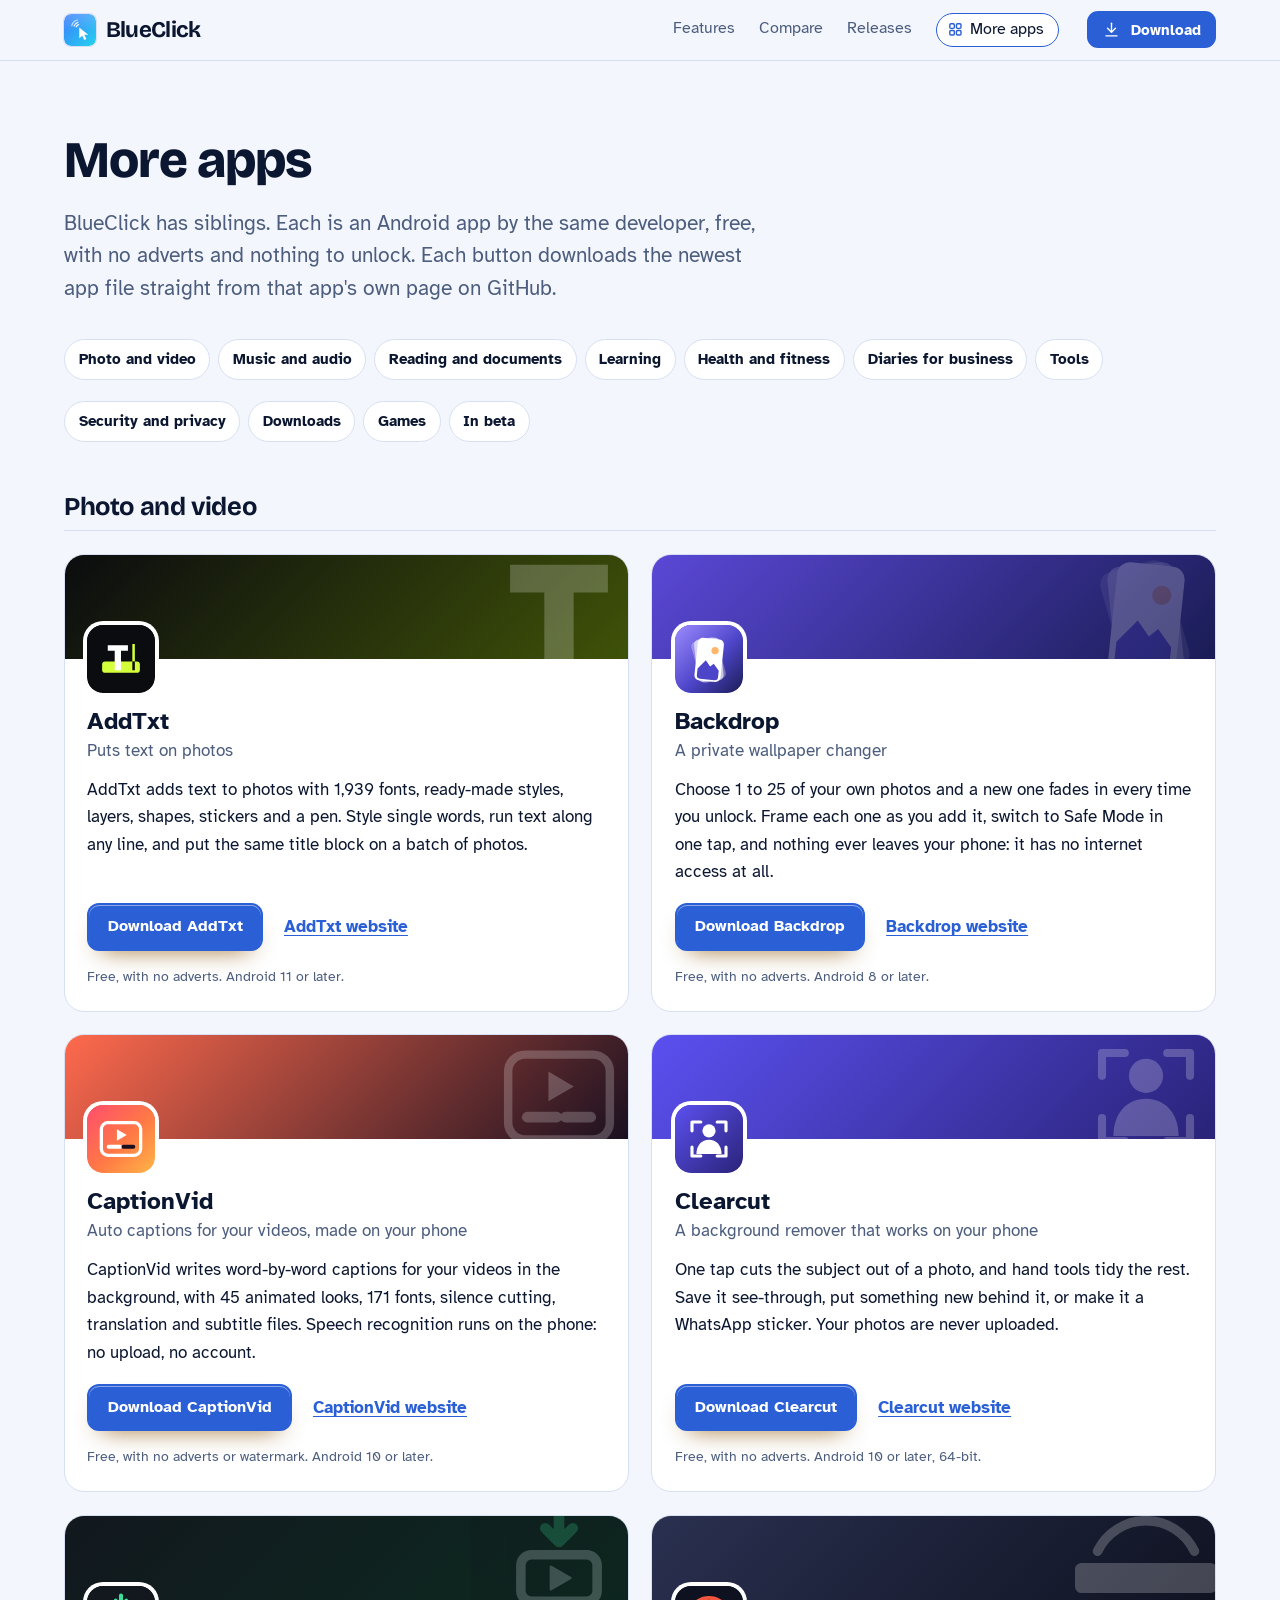
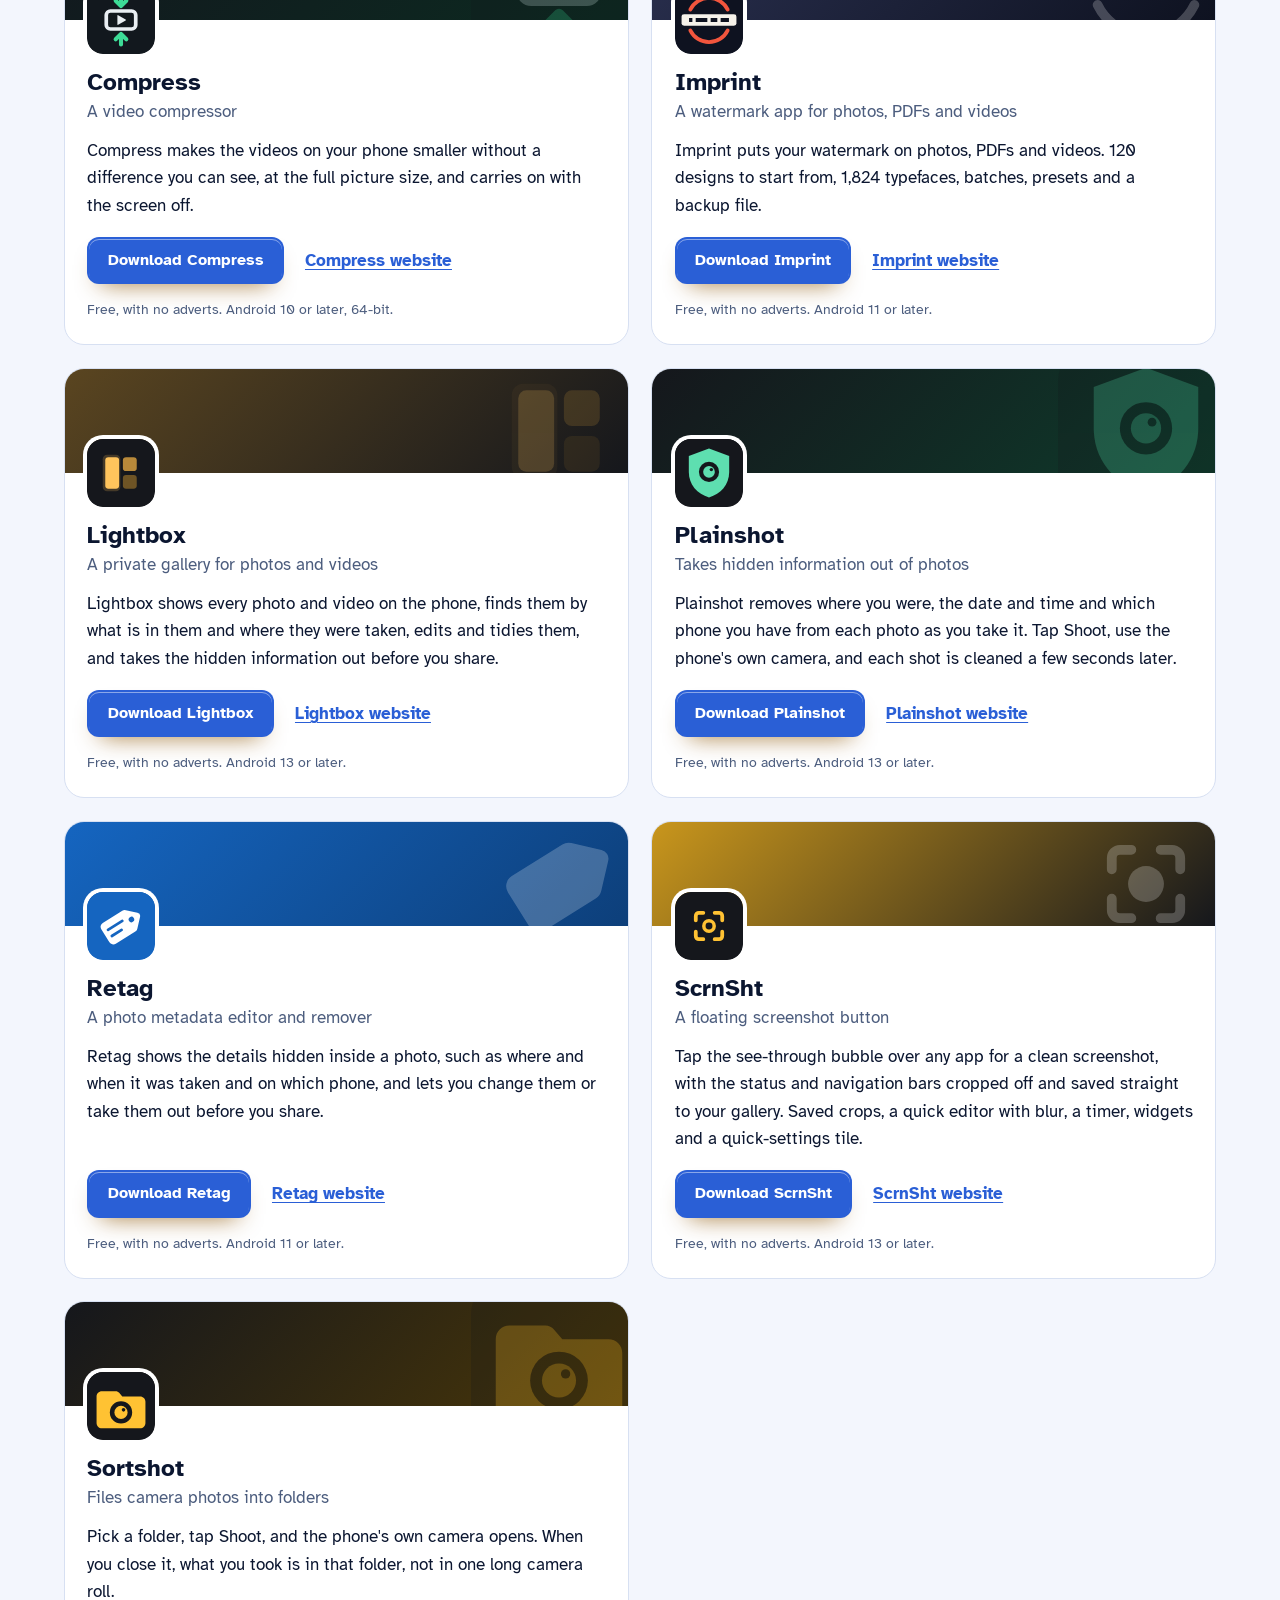
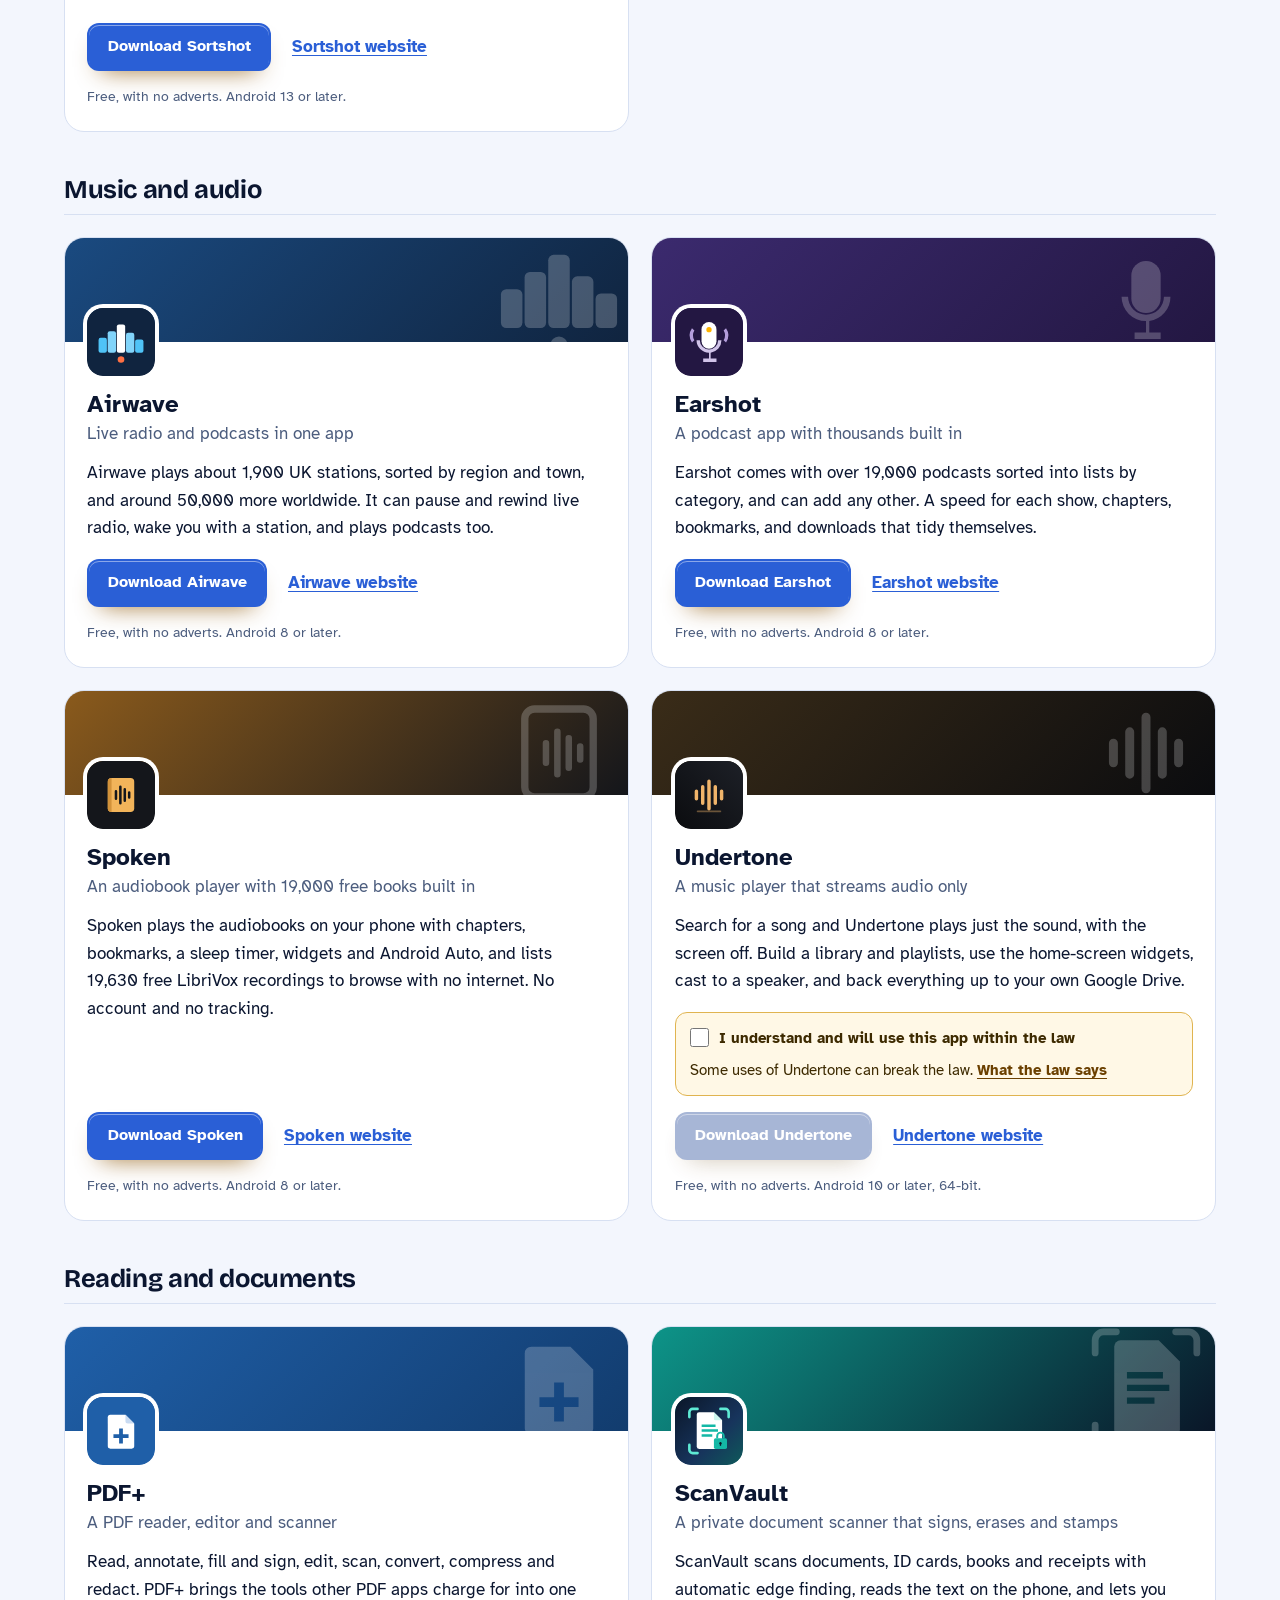
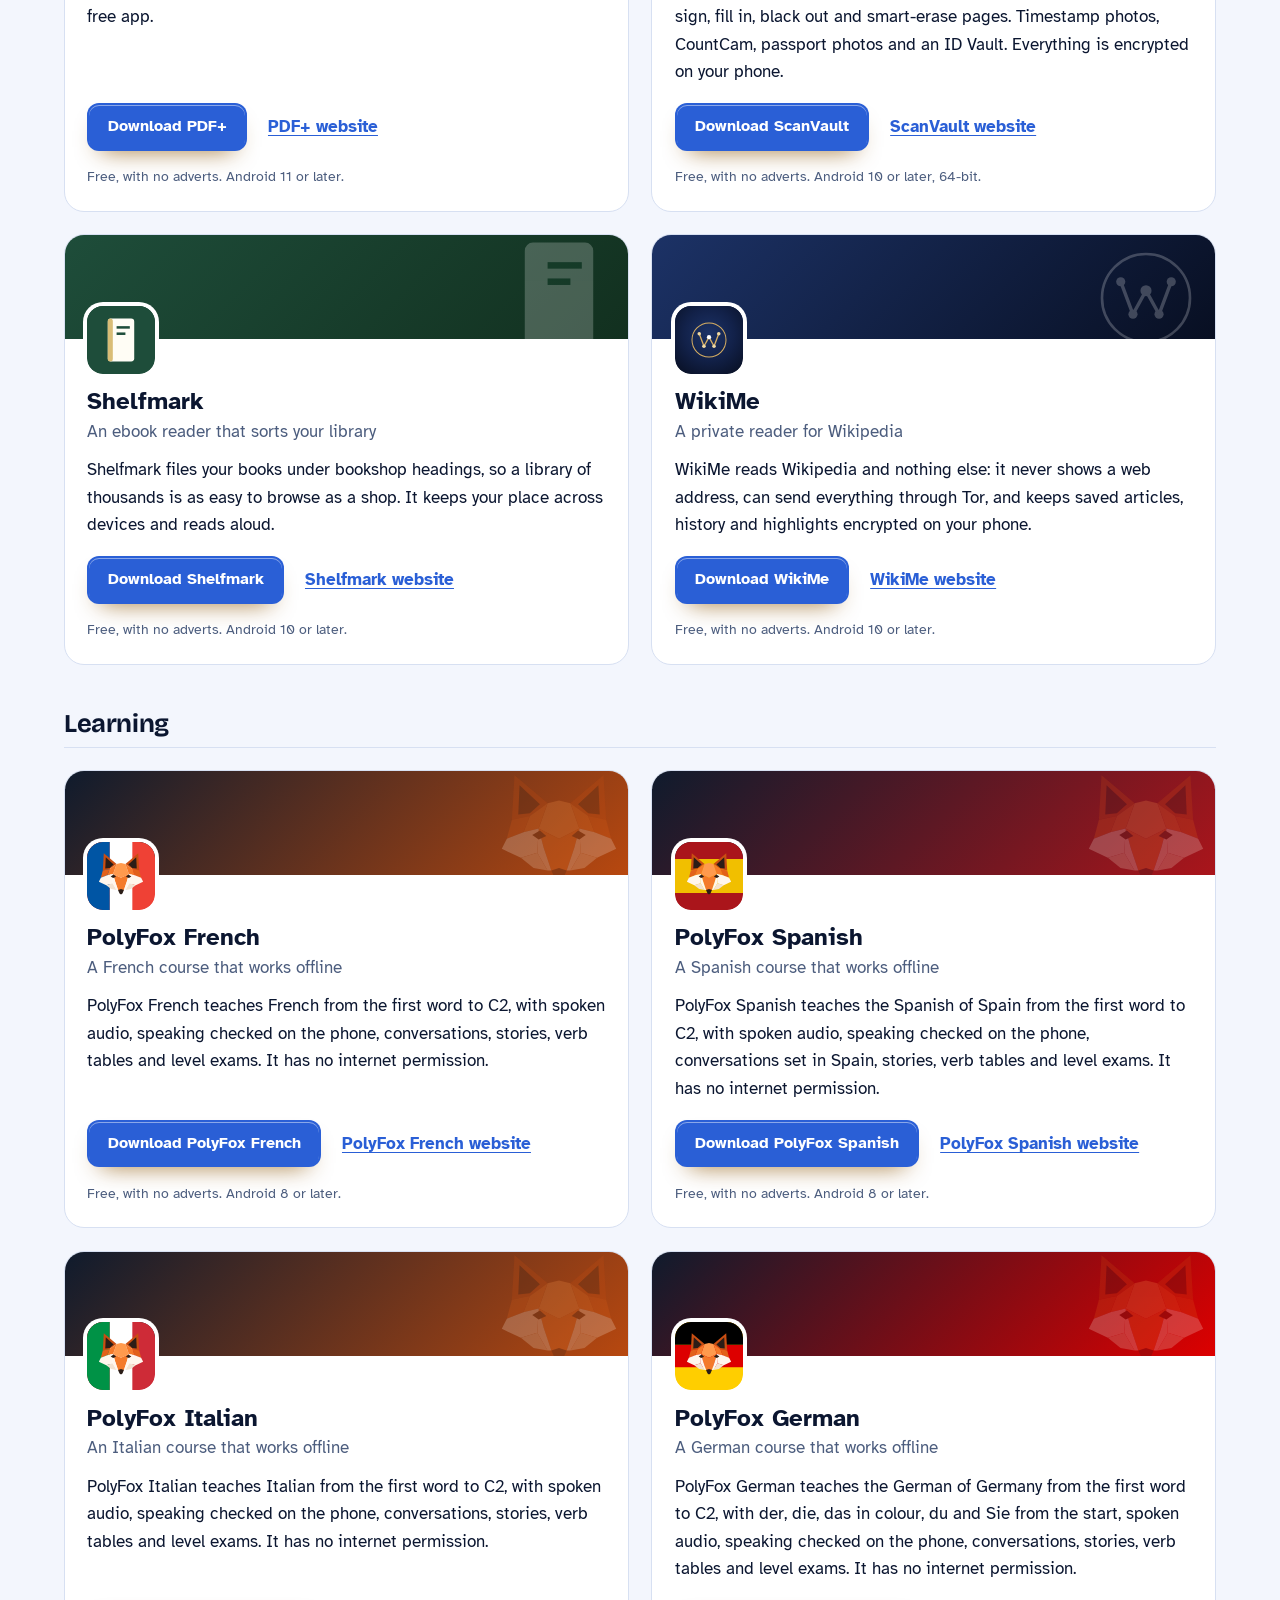
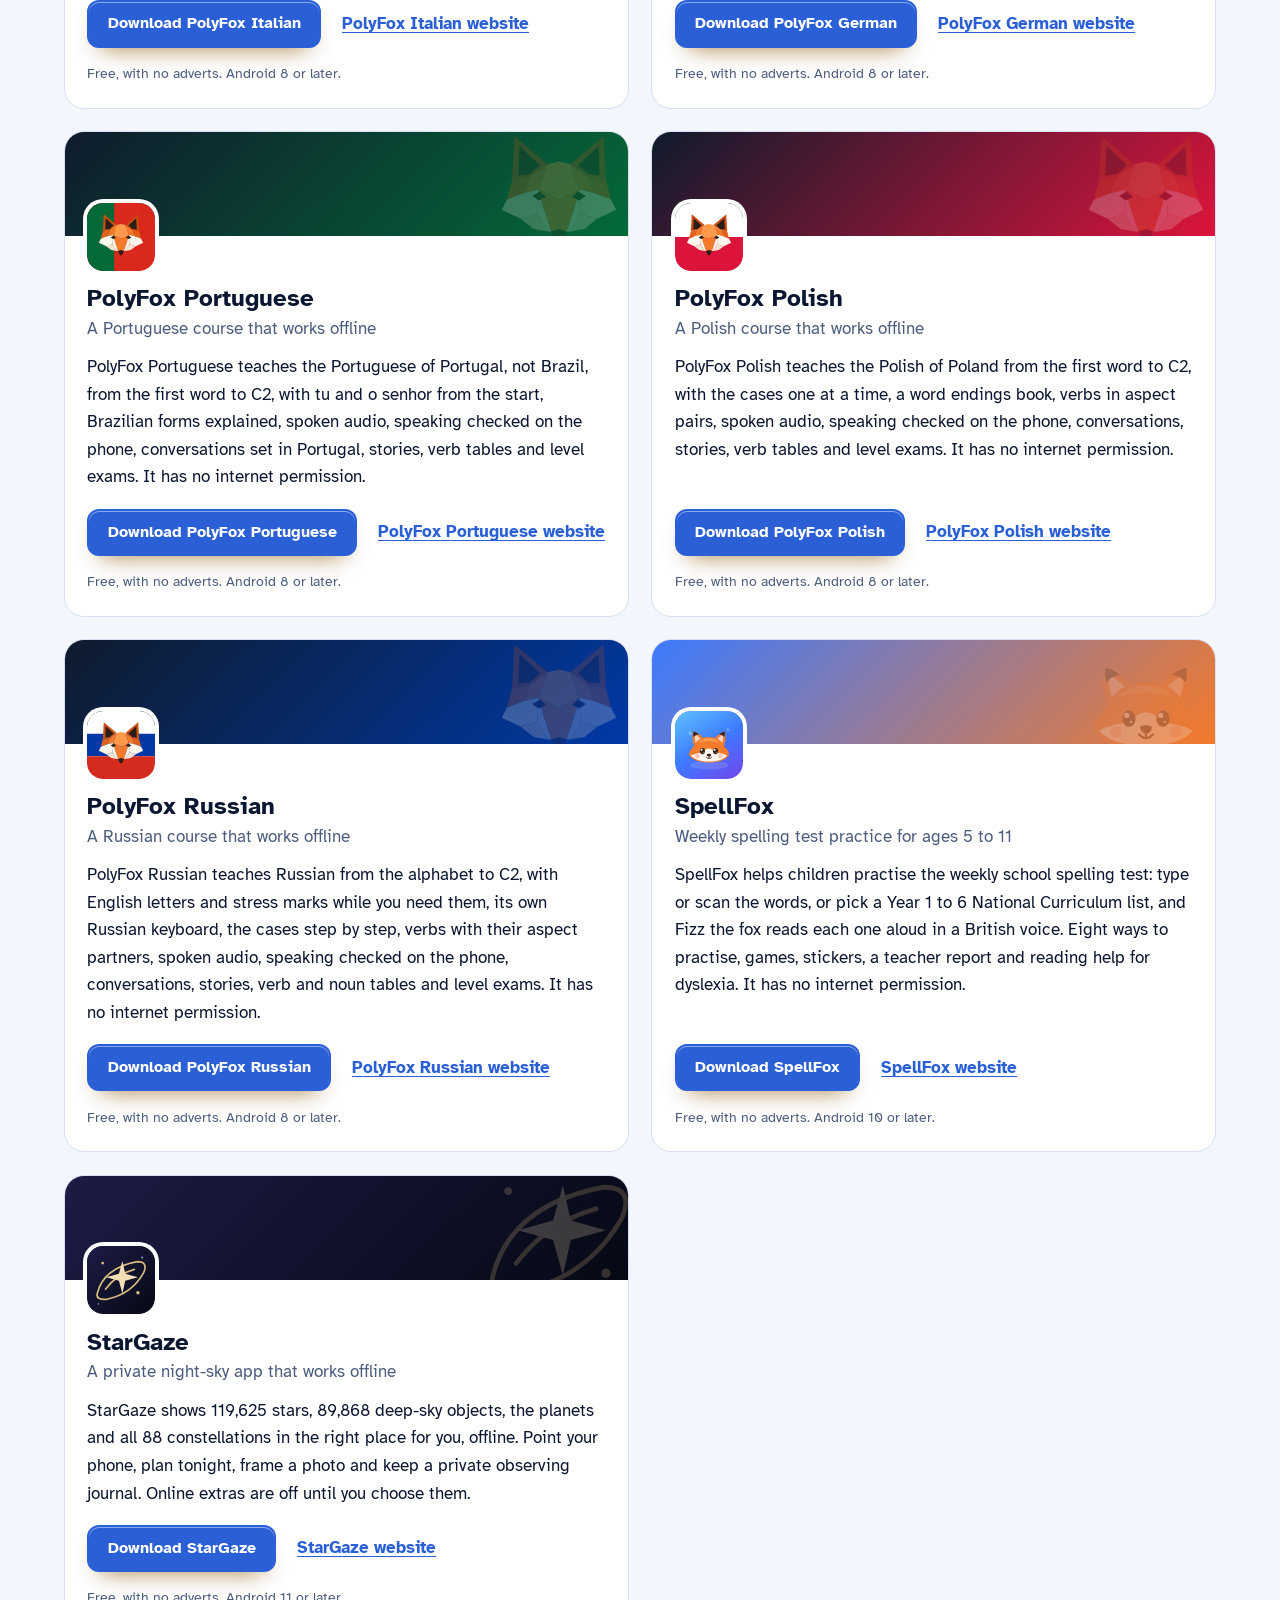
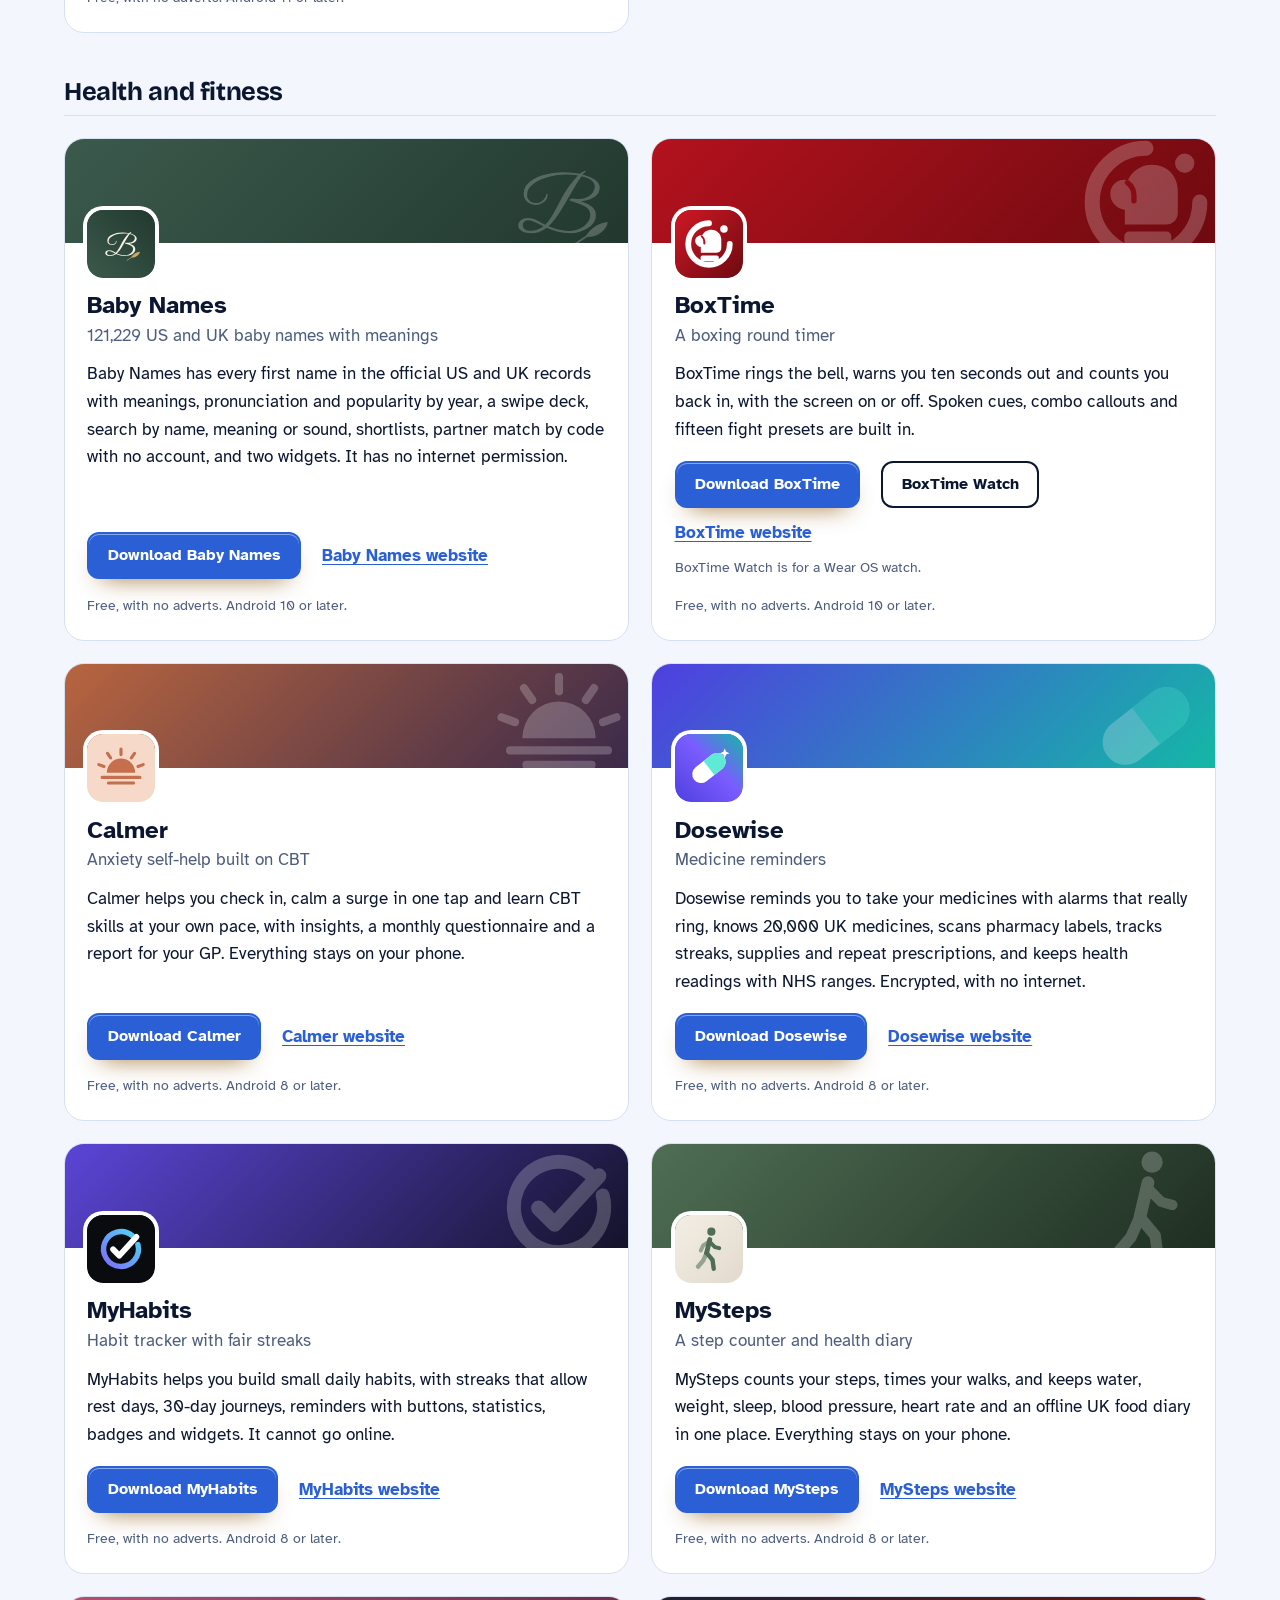
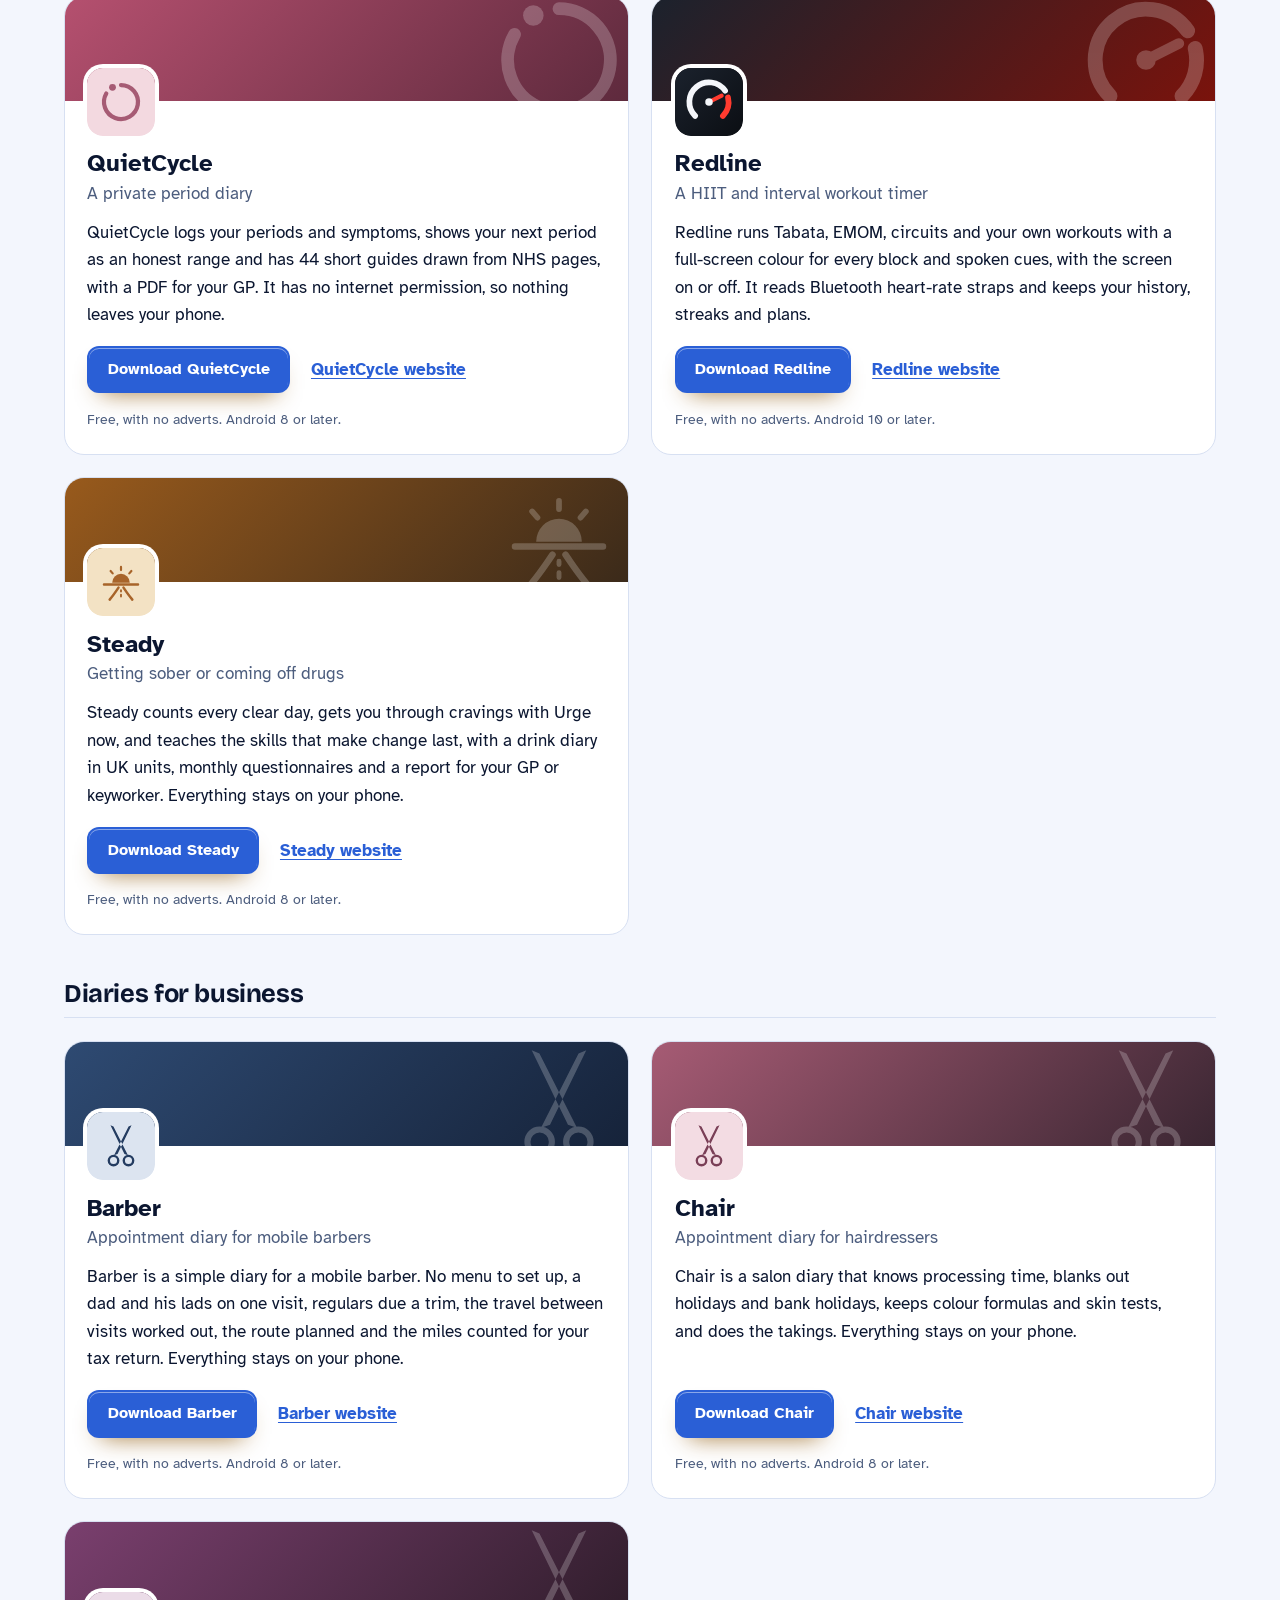
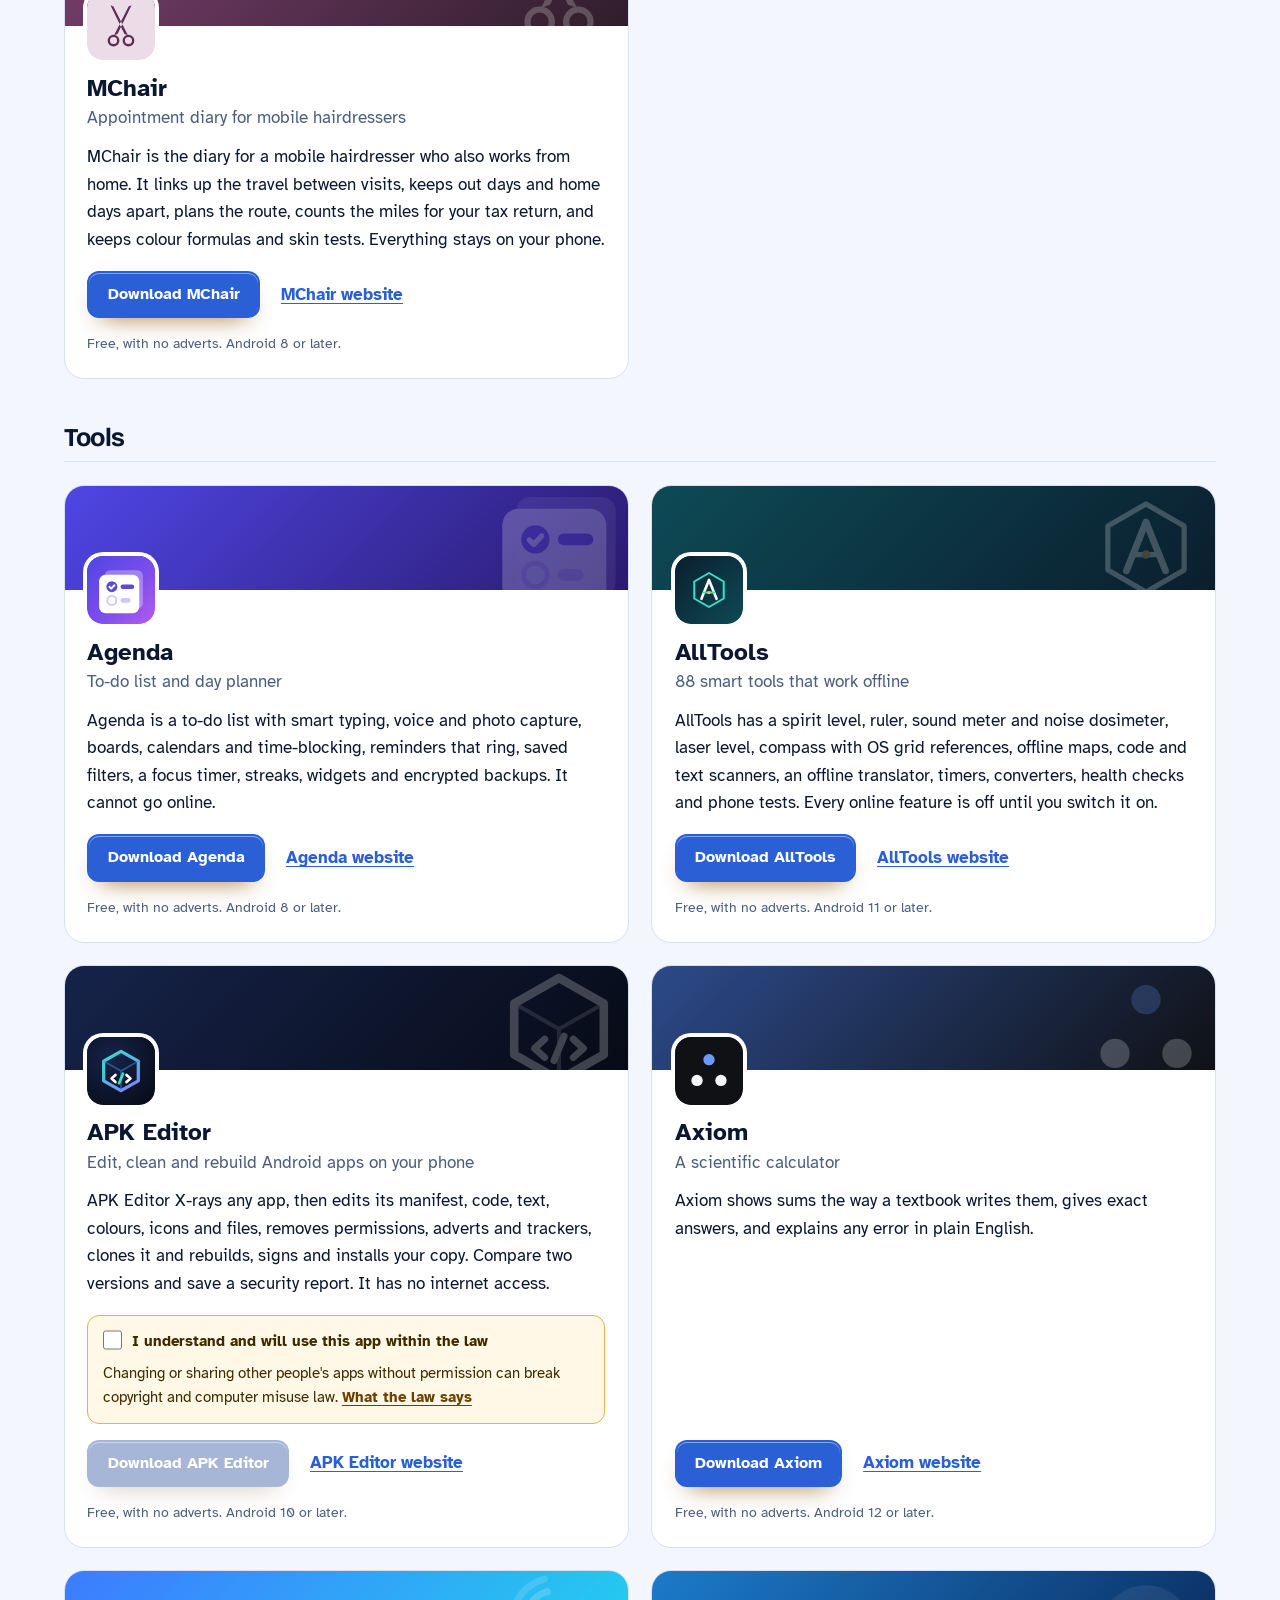
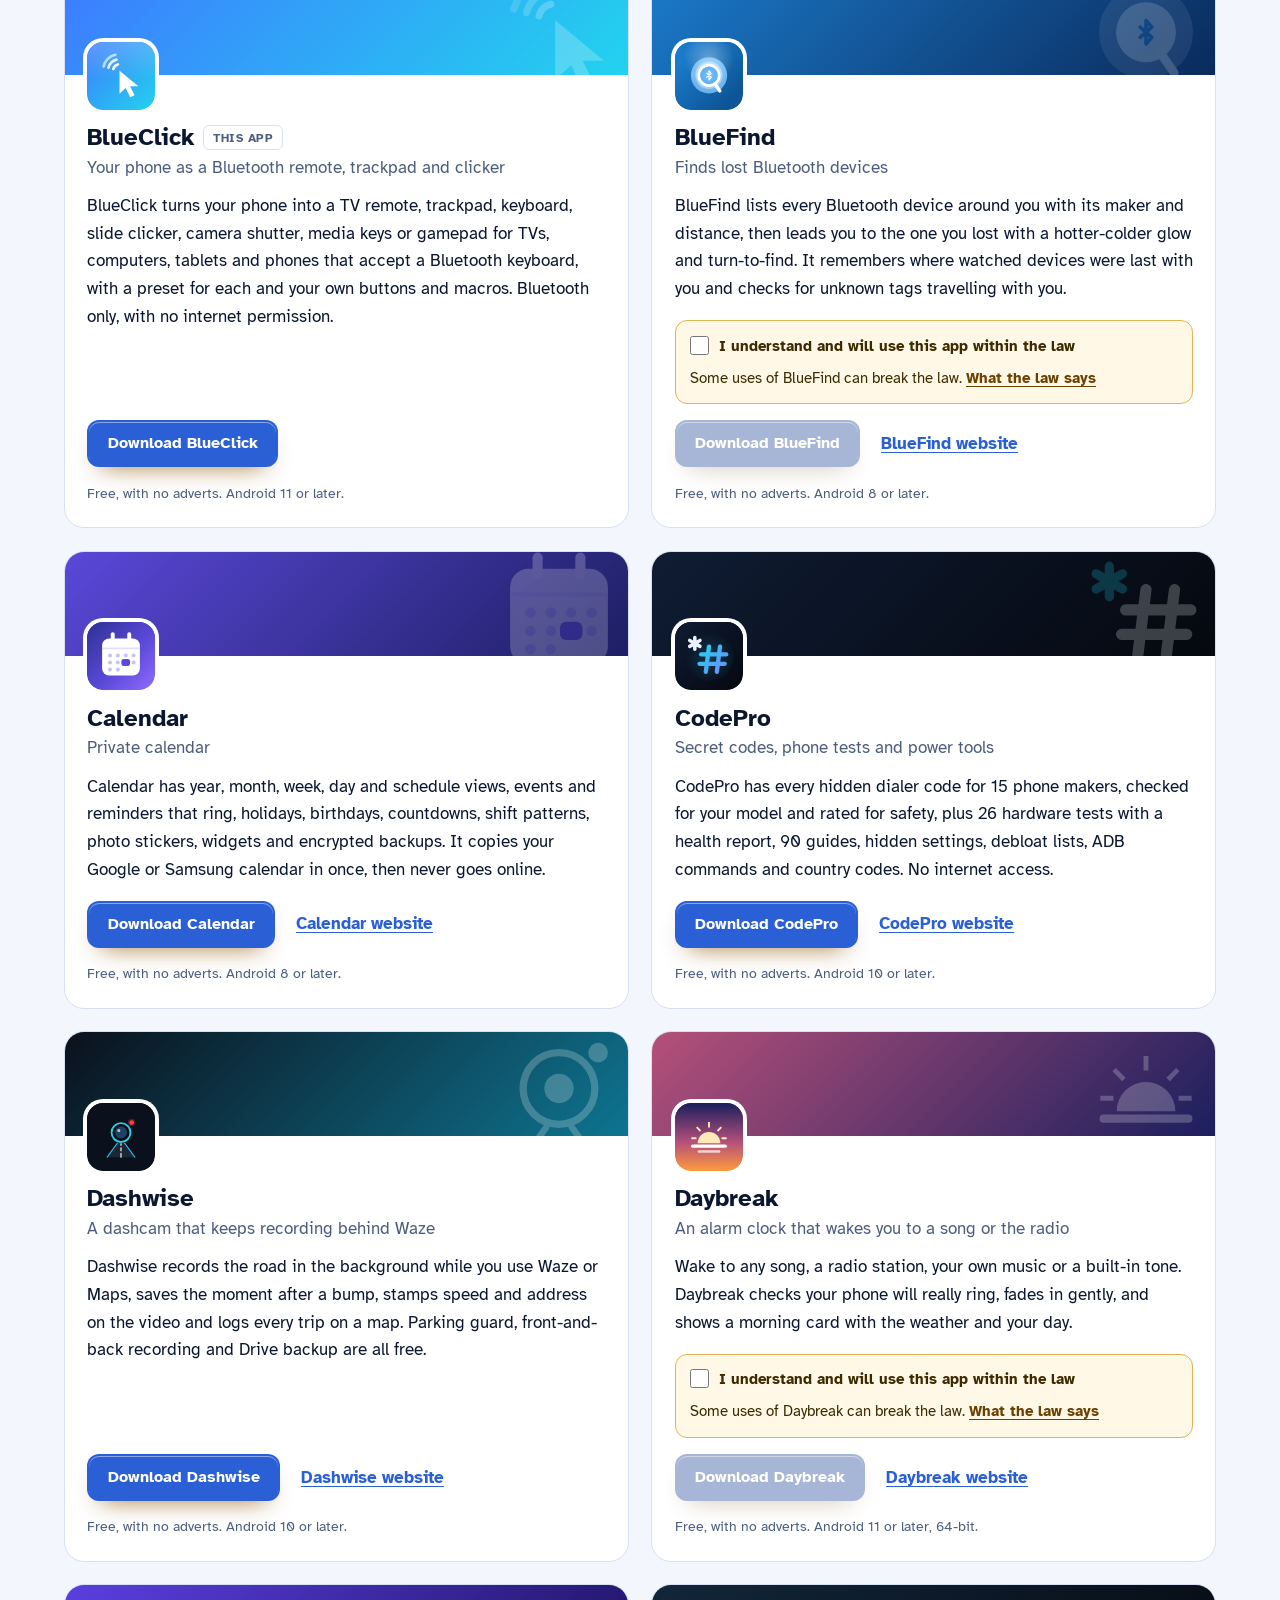
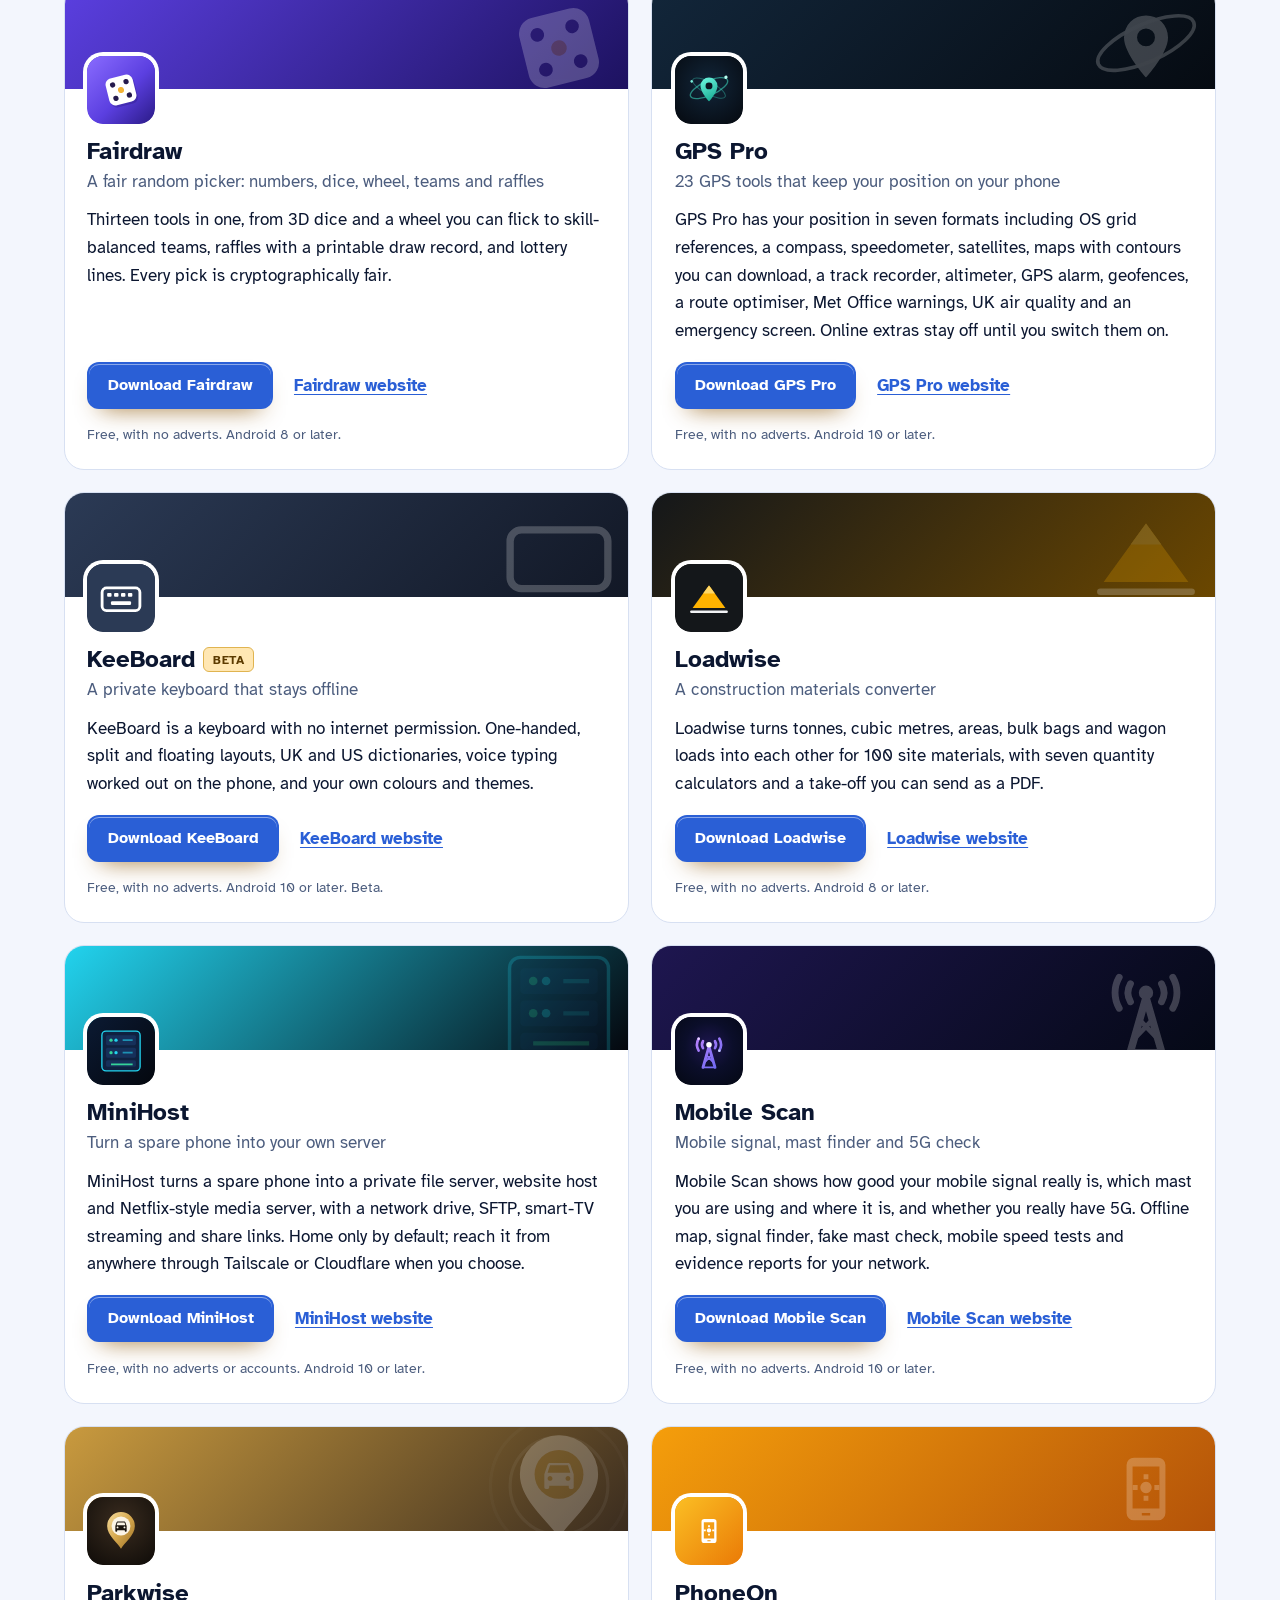
==== commit d5f0cf27: "More apps: add SpellFox" ====
--- a/more-apps.html
+++ b/more-apps.html
@@ -4,7 +4,7 @@
 <meta charset="utf-8">
 <meta name="viewport" content="width=device-width, initial-scale=1">
 <title>More free Android apps from the maker of BlueClick</title>
-<meta name="description" content="All 100 free Android apps from the maker of BlueClick, in one list by category, each with its download and a link to its website.">
+<meta name="description" content="All 101 free Android apps from the maker of BlueClick, in one list by category, each with its download and a link to its website.">
 <meta name="author" content="Jonathan Jackson">
 <link rel="canonical" href="https://customgpter.github.io/blueclick/more-apps.html">
 <meta name="theme-color" content="#f3f6fd" media="(prefers-color-scheme: light)">
@@ -12,7 +12,7 @@
 <meta property="og:type" content="website">
 <meta property="og:site_name" content="BlueClick">
 <meta property="og:title" content="More free Android apps from the maker of BlueClick">
-<meta property="og:description" content="All 100 free Android apps from the maker of BlueClick, in one list by category, each with its download and a link to its website.">
+<meta property="og:description" content="All 101 free Android apps from the maker of BlueClick, in one list by category, each with its download and a link to its website.">
 <meta property="og:url" content="https://customgpter.github.io/blueclick/more-apps.html">
 <meta property="og:image" content="https://customgpter.github.io/blueclick/assets/og.png">
 <meta property="og:image:width" content="1200">
@@ -26,7 +26,7 @@
 <link rel="preload" href="./assets/fonts/atkinson-hyperlegible-latin-400-normal.woff2" as="font" type="font/woff2" crossorigin>
 <link rel="stylesheet" href="./assets/site.css?v=1">
 <link rel="stylesheet" href="./assets/house.css?v=1">
-<script type="application/ld+json">{"@context":"https://schema.org","@type":"ItemList","name":"Apps from the maker of BlueClick","url":"https://customgpter.github.io/blueclick/more-apps.html","itemListElement":[{"@type":"ListItem","position":1,"name":"AddTxt","url":"https://customgpter.github.io/addtxt/"},{"@type":"ListItem","position":2,"name":"Backdrop","url":"https://customgpter.github.io/backdrop/"},{"@type":"ListItem","position":3,"name":"CaptionVid","url":"https://customgpter.github.io/captionvid/"},{"@type":"ListItem","position":4,"name":"Clearcut","url":"https://customgpter.github.io/clearcut/"},{"@type":"ListItem","position":5,"name":"Compress","url":"https://customgpter.github.io/compress/"},{"@type":"ListItem","position":6,"name":"Imprint","url":"https://customgpter.github.io/imprint/"},{"@type":"ListItem","position":7,"name":"Lightbox","url":"https://customgpter.github.io/lightbox/"},{"@type":"ListItem","position":8,"name":"Plainshot","url":"https://customgpter.github.io/plainshot/"},{"@type":"ListItem","position":9,"name":"Retag","url":"https://customgpter.github.io/retag/"},{"@type":"ListItem","position":10,"name":"ScrnSht","url":"https://customgpter.github.io/scrnsht/"},{"@type":"ListItem","position":11,"name":"Sortshot","url":"https://customgpter.github.io/sortshot/"},{"@type":"ListItem","position":12,"name":"Airwave","url":"https://customgpter.github.io/airwave/"},{"@type":"ListItem","position":13,"name":"Earshot","url":"https://customgpter.github.io/earshot/"},{"@type":"ListItem","position":14,"name":"Spoken","url":"https://customgpter.github.io/spoken/"},{"@type":"ListItem","position":15,"name":"Undertone","url":"https://customgpter.github.io/undertone/"},{"@type":"ListItem","position":16,"name":"PDF+","url":"https://customgpter.github.io/pdfplus/"},{"@type":"ListItem","position":17,"name":"ScanVault","url":"https://customgpter.github.io/scanvault/"},{"@type":"ListItem","position":18,"name":"Shelfmark","url":"https://customgpter.github.io/shelfmark/"},{"@type":"ListItem","position":19,"name":"WikiMe","url":"https://customgpter.github.io/wikime/"},{"@type":"ListItem","position":20,"name":"PolyFox French","url":"https://customgpter.github.io/polyfox/"},{"@type":"ListItem","position":21,"name":"PolyFox Spanish","url":"https://customgpter.github.io/polyfox-spanish/"},{"@type":"ListItem","position":22,"name":"PolyFox Italian","url":"https://customgpter.github.io/polyfox-italian/"},{"@type":"ListItem","position":23,"name":"PolyFox German","url":"https://customgpter.github.io/polyfox-german/"},{"@type":"ListItem","position":24,"name":"PolyFox Portuguese","url":"https://customgpter.github.io/polyfox-portuguese/"},{"@type":"ListItem","position":25,"name":"PolyFox Polish","url":"https://customgpter.github.io/polyfox-polish/"},{"@type":"ListItem","position":26,"name":"PolyFox Russian","url":"https://customgpter.github.io/polyfox-russian/"},{"@type":"ListItem","position":27,"name":"StarGaze","url":"https://customgpter.github.io/stargaze/"},{"@type":"ListItem","position":28,"name":"Baby Names","url":"https://customgpter.github.io/babynames/"},{"@type":"ListItem","position":29,"name":"BoxTime","url":"https://customgpter.github.io/boxtime/"},{"@type":"ListItem","position":30,"name":"Calmer","url":"https://customgpter.github.io/calmer/"},{"@type":"ListItem","position":31,"name":"Dosewise","url":"https://customgpter.github.io/dosewise/"},{"@type":"ListItem","position":32,"name":"MyHabits","url":"https://customgpter.github.io/myhabits/"},{"@type":"ListItem","position":33,"name":"MySteps","url":"https://customgpter.github.io/mysteps/"},{"@type":"ListItem","position":34,"name":"QuietCycle","url":"https://customgpter.github.io/quietcycle/"},{"@type":"ListItem","position":35,"name":"Redline","url":"https://customgpter.github.io/redline/"},{"@type":"ListItem","position":36,"name":"Steady","url":"https://customgpter.github.io/steady/"},{"@type":"ListItem","position":37,"name":"Barber","url":"https://customgpter.github.io/barber/"},{"@type":"ListItem","position":38,"name":"Chair","url":"https://customgpter.github.io/chair/"},{"@type":"ListItem","position":39,"name":"MChair","url":"https://customgpter.github.io/mchair/"},{"@type":"ListItem","position":40,"name":"Agenda","url":"https://customgpter.github.io/agenda/"},{"@type":"ListItem","position":41,"name":"AllTools","url":"https://customgpter.github.io/alltools/"},{"@type":"ListItem","position":42,"name":"APK Editor","url":"https://customgpter.github.io/apkeditor/"},{"@type":"ListItem","position":43,"name":"Axiom","url":"https://customgpter.github.io/axiom/"},{"@type":"ListItem","position":44,"name":"BlueClick","url":"https://customgpter.github.io/blueclick/"},{"@type":"ListItem","position":45,"name":"BlueFind","url":"https://customgpter.github.io/bluefind/"},{"@type":"ListItem","position":46,"name":"Calendar","url":"https://customgpter.github.io/calendar/"},{"@type":"ListItem","position":47,"name":"CodePro","url":"https://customgpter.github.io/codepro/"},{"@type":"ListItem","position":48,"name":"Dashwise","url":"https://customgpter.github.io/dashwise/"},{"@type":"ListItem","position":49,"name":"Daybreak","url":"https://customgpter.github.io/daybreak/"},{"@type":"ListItem","position":50,"name":"Fairdraw","url":"https://customgpter.github.io/fairdraw/"},{"@type":"ListItem","position":51,"name":"GPS Pro","url":"https://customgpter.github.io/gpspro/"},{"@type":"ListItem","position":52,"name":"KeeBoard","url":"https://customgpter.github.io/keeboard/"},{"@type":"ListItem","position":53,"name":"Loadwise","url":"https://customgpter.github.io/loadwise/"},{"@type":"ListItem","position":54,"name":"MiniHost","url":"https://customgpter.github.io/minihost/"},{"@type":"ListItem","position":55,"name":"Mobile Scan","url":"https://customgpter.github.io/mobilescan/"},{"@type":"ListItem","position":56,"name":"Parkwise","url":"https://customgpter.github.io/parkwise/"},{"@type":"ListItem","position":57,"name":"PhoneOn","url":"https://customgpter.github.io/phoneon/"},{"@type":"ListItem","position":58,"name":"Pocketmind","url":"https://customgpter.github.io/pocketmind/"},{"@type":"ListItem","position":59,"name":"Refine","url":"https://customgpter.github.io/refine/"},{"@type":"ListItem","position":60,"name":"Shiftwise","url":"https://customgpter.github.io/shiftwise/"},{"@type":"ListItem","position":61,"name":"SimpleCalc","url":"https://customgpter.github.io/simplecalc/"},{"@type":"ListItem","position":62,"name":"Skyline","url":"https://customgpter.github.io/skyline/"},{"@type":"ListItem","position":63,"name":"Slipway","url":"https://customgpter.github.io/slipway/"},{"@type":"ListItem","position":64,"name":"Tagger","url":"https://customgpter.github.io/tagger/"},{"@type":"ListItem","position":65,"name":"TotalClean","url":"https://customgpter.github.io/totalclean/"},{"@type":"ListItem","position":66,"name":"TVLink","url":"https://customgpter.github.io/tvlink/"},{"@type":"ListItem","position":67,"name":"Unbox","url":"https://customgpter.github.io/unbox/"},{"@type":"ListItem","position":68,"name":"WhatsKeep","url":"https://customgpter.github.io/whatskeep/"},{"@type":"ListItem","position":69,"name":"WiFi Scan","url":"https://customgpter.github.io/wifiscan/"},{"@type":"ListItem","position":70,"name":"Auditly","url":"https://customgpter.github.io/auditly/"},{"@type":"ListItem","position":71,"name":"Backchannel","url":"https://customgpter.github.io/backchannel/"},{"@type":"ListItem","position":72,"name":"ENotes","url":"https://customgpter.github.io/enotes/"},{"@type":"ListItem","position":73,"name":"FindMe","url":"https://customgpter.github.io/findme/"},{"@type":"ListItem","position":74,"name":"iLock","url":"https://customgpter.github.io/ilock/"},{"@type":"ListItem","position":75,"name":"ImSafe","url":"https://customgpter.github.io/imsafe/"},{"@type":"ListItem","position":76,"name":"IShred","url":"https://customgpter.github.io/ishred/"},{"@type":"ListItem","position":77,"name":"LockBox","url":"https://customgpter.github.io/lockbox/"},{"@type":"ListItem","position":78,"name":"PassVault","url":"https://customgpter.github.io/passvault/"},{"@type":"ListItem","position":79,"name":"SpyFind","url":"https://customgpter.github.io/spyfind/"},{"@type":"ListItem","position":80,"name":"TextWipe","url":"https://customgpter.github.io/textwipe/"},{"@type":"ListItem","position":81,"name":"Tracewire","url":"https://customgpter.github.io/tracewire/"},{"@type":"ListItem","position":82,"name":"Vigil","url":"https://customgpter.github.io/vigil/"},{"@type":"ListItem","position":83,"name":"Grab","url":"https://customgpter.github.io/grab/"},{"@type":"ListItem","position":84,"name":"Swarm","url":"https://customgpter.github.io/swarm/"},{"@type":"ListItem","position":85,"name":"Plane Games","url":"https://customgpter.github.io/plane-games/"},{"@type":"ListItem","position":86,"name":"Ninefold","url":"https://customgpter.github.io/ninefold/"},{"@type":"ListItem","position":87,"name":"Cubewise","url":"https://customgpter.github.io/cubewise/"},{"@type":"ListItem","position":88,"name":"Tilewise","url":"https://customgpter.github.io/tilewise/"},{"@type":"ListItem","position":89,"name":"Letterwise","url":"https://customgpter.github.io/letterwise/"},{"@type":"ListItem","position":90,"name":"Kingside","url":"https://customgpter.github.io/kingside/"},{"@type":"ListItem","position":91,"name":"Deckhand","url":"https://customgpter.github.io/deckhand/"},{"@type":"ListItem","position":92,"name":"SNESForge","url":"https://customgpter.github.io/snesforge/"},{"@type":"ListItem","position":93,"name":"Fame Boy","url":"https://customgpter.github.io/fameboy/"},{"@type":"ListItem","position":94,"name":"PSPPro","url":"https://customgpter.github.io/psppro/"},{"@type":"ListItem","position":95,"name":"MegaGen","url":"https://customgpter.github.io/megagen/"},{"@type":"ListItem","position":96,"name":"QVR","url":"https://customgpter.github.io/qvr/"},{"@type":"ListItem","position":97,"name":"QVR Watch","url":"https://customgpter.github.io/qvr-watch/"},{"@type":"ListItem","position":98,"name":"QVRLite","url":"https://customgpter.github.io/qvrlite/"},{"@type":"ListItem","position":99,"name":"Onionz","url":"https://customgpter.github.io/onionz/"},{"@type":"ListItem","position":100,"name":"OnionzWeb","url":"https://customgpter.github.io/onionzweb/"}]}</script>
+<script type="application/ld+json">{"@context":"https://schema.org","@type":"ItemList","name":"Apps from the maker of BlueClick","url":"https://customgpter.github.io/blueclick/more-apps.html","itemListElement":[{"@type":"ListItem","position":1,"name":"AddTxt","url":"https://customgpter.github.io/addtxt/"},{"@type":"ListItem","position":2,"name":"Backdrop","url":"https://customgpter.github.io/backdrop/"},{"@type":"ListItem","position":3,"name":"CaptionVid","url":"https://customgpter.github.io/captionvid/"},{"@type":"ListItem","position":4,"name":"Clearcut","url":"https://customgpter.github.io/clearcut/"},{"@type":"ListItem","position":5,"name":"Compress","url":"https://customgpter.github.io/compress/"},{"@type":"ListItem","position":6,"name":"Imprint","url":"https://customgpter.github.io/imprint/"},{"@type":"ListItem","position":7,"name":"Lightbox","url":"https://customgpter.github.io/lightbox/"},{"@type":"ListItem","position":8,"name":"Plainshot","url":"https://customgpter.github.io/plainshot/"},{"@type":"ListItem","position":9,"name":"Retag","url":"https://customgpter.github.io/retag/"},{"@type":"ListItem","position":10,"name":"ScrnSht","url":"https://customgpter.github.io/scrnsht/"},{"@type":"ListItem","position":11,"name":"Sortshot","url":"https://customgpter.github.io/sortshot/"},{"@type":"ListItem","position":12,"name":"Airwave","url":"https://customgpter.github.io/airwave/"},{"@type":"ListItem","position":13,"name":"Earshot","url":"https://customgpter.github.io/earshot/"},{"@type":"ListItem","position":14,"name":"Spoken","url":"https://customgpter.github.io/spoken/"},{"@type":"ListItem","position":15,"name":"Undertone","url":"https://customgpter.github.io/undertone/"},{"@type":"ListItem","position":16,"name":"PDF+","url":"https://customgpter.github.io/pdfplus/"},{"@type":"ListItem","position":17,"name":"ScanVault","url":"https://customgpter.github.io/scanvault/"},{"@type":"ListItem","position":18,"name":"Shelfmark","url":"https://customgpter.github.io/shelfmark/"},{"@type":"ListItem","position":19,"name":"WikiMe","url":"https://customgpter.github.io/wikime/"},{"@type":"ListItem","position":20,"name":"PolyFox French","url":"https://customgpter.github.io/polyfox/"},{"@type":"ListItem","position":21,"name":"PolyFox Spanish","url":"https://customgpter.github.io/polyfox-spanish/"},{"@type":"ListItem","position":22,"name":"PolyFox Italian","url":"https://customgpter.github.io/polyfox-italian/"},{"@type":"ListItem","position":23,"name":"PolyFox German","url":"https://customgpter.github.io/polyfox-german/"},{"@type":"ListItem","position":24,"name":"PolyFox Portuguese","url":"https://customgpter.github.io/polyfox-portuguese/"},{"@type":"ListItem","position":25,"name":"PolyFox Polish","url":"https://customgpter.github.io/polyfox-polish/"},{"@type":"ListItem","position":26,"name":"PolyFox Russian","url":"https://customgpter.github.io/polyfox-russian/"},{"@type":"ListItem","position":27,"name":"SpellFox","url":"https://customgpter.github.io/spellfox/"},{"@type":"ListItem","position":28,"name":"StarGaze","url":"https://customgpter.github.io/stargaze/"},{"@type":"ListItem","position":29,"name":"Baby Names","url":"https://customgpter.github.io/babynames/"},{"@type":"ListItem","position":30,"name":"BoxTime","url":"https://customgpter.github.io/boxtime/"},{"@type":"ListItem","position":31,"name":"Calmer","url":"https://customgpter.github.io/calmer/"},{"@type":"ListItem","position":32,"name":"Dosewise","url":"https://customgpter.github.io/dosewise/"},{"@type":"ListItem","position":33,"name":"MyHabits","url":"https://customgpter.github.io/myhabits/"},{"@type":"ListItem","position":34,"name":"MySteps","url":"https://customgpter.github.io/mysteps/"},{"@type":"ListItem","position":35,"name":"QuietCycle","url":"https://customgpter.github.io/quietcycle/"},{"@type":"ListItem","position":36,"name":"Redline","url":"https://customgpter.github.io/redline/"},{"@type":"ListItem","position":37,"name":"Steady","url":"https://customgpter.github.io/steady/"},{"@type":"ListItem","position":38,"name":"Barber","url":"https://customgpter.github.io/barber/"},{"@type":"ListItem","position":39,"name":"Chair","url":"https://customgpter.github.io/chair/"},{"@type":"ListItem","position":40,"name":"MChair","url":"https://customgpter.github.io/mchair/"},{"@type":"ListItem","position":41,"name":"Agenda","url":"https://customgpter.github.io/agenda/"},{"@type":"ListItem","position":42,"name":"AllTools","url":"https://customgpter.github.io/alltools/"},{"@type":"ListItem","position":43,"name":"APK Editor","url":"https://customgpter.github.io/apkeditor/"},{"@type":"ListItem","position":44,"name":"Axiom","url":"https://customgpter.github.io/axiom/"},{"@type":"ListItem","position":45,"name":"BlueClick","url":"https://customgpter.github.io/blueclick/"},{"@type":"ListItem","position":46,"name":"BlueFind","url":"https://customgpter.github.io/bluefind/"},{"@type":"ListItem","position":47,"name":"Calendar","url":"https://customgpter.github.io/calendar/"},{"@type":"ListItem","position":48,"name":"CodePro","url":"https://customgpter.github.io/codepro/"},{"@type":"ListItem","position":49,"name":"Dashwise","url":"https://customgpter.github.io/dashwise/"},{"@type":"ListItem","position":50,"name":"Daybreak","url":"https://customgpter.github.io/daybreak/"},{"@type":"ListItem","position":51,"name":"Fairdraw","url":"https://customgpter.github.io/fairdraw/"},{"@type":"ListItem","position":52,"name":"GPS Pro","url":"https://customgpter.github.io/gpspro/"},{"@type":"ListItem","position":53,"name":"KeeBoard","url":"https://customgpter.github.io/keeboard/"},{"@type":"ListItem","position":54,"name":"Loadwise","url":"https://customgpter.github.io/loadwise/"},{"@type":"ListItem","position":55,"name":"MiniHost","url":"https://customgpter.github.io/minihost/"},{"@type":"ListItem","position":56,"name":"Mobile Scan","url":"https://customgpter.github.io/mobilescan/"},{"@type":"ListItem","position":57,"name":"Parkwise","url":"https://customgpter.github.io/parkwise/"},{"@type":"ListItem","position":58,"name":"PhoneOn","url":"https://customgpter.github.io/phoneon/"},{"@type":"ListItem","position":59,"name":"Pocketmind","url":"https://customgpter.github.io/pocketmind/"},{"@type":"ListItem","position":60,"name":"Refine","url":"https://customgpter.github.io/refine/"},{"@type":"ListItem","position":61,"name":"Shiftwise","url":"https://customgpter.github.io/shiftwise/"},{"@type":"ListItem","position":62,"name":"SimpleCalc","url":"https://customgpter.github.io/simplecalc/"},{"@type":"ListItem","position":63,"name":"Skyline","url":"https://customgpter.github.io/skyline/"},{"@type":"ListItem","position":64,"name":"Slipway","url":"https://customgpter.github.io/slipway/"},{"@type":"ListItem","position":65,"name":"Tagger","url":"https://customgpter.github.io/tagger/"},{"@type":"ListItem","position":66,"name":"TotalClean","url":"https://customgpter.github.io/totalclean/"},{"@type":"ListItem","position":67,"name":"TVLink","url":"https://customgpter.github.io/tvlink/"},{"@type":"ListItem","position":68,"name":"Unbox","url":"https://customgpter.github.io/unbox/"},{"@type":"ListItem","position":69,"name":"WhatsKeep","url":"https://customgpter.github.io/whatskeep/"},{"@type":"ListItem","position":70,"name":"WiFi Scan","url":"https://customgpter.github.io/wifiscan/"},{"@type":"ListItem","position":71,"name":"Auditly","url":"https://customgpter.github.io/auditly/"},{"@type":"ListItem","position":72,"name":"Backchannel","url":"https://customgpter.github.io/backchannel/"},{"@type":"ListItem","position":73,"name":"ENotes","url":"https://customgpter.github.io/enotes/"},{"@type":"ListItem","position":74,"name":"FindMe","url":"https://customgpter.github.io/findme/"},{"@type":"ListItem","position":75,"name":"iLock","url":"https://customgpter.github.io/ilock/"},{"@type":"ListItem","position":76,"name":"ImSafe","url":"https://customgpter.github.io/imsafe/"},{"@type":"ListItem","position":77,"name":"IShred","url":"https://customgpter.github.io/ishred/"},{"@type":"ListItem","position":78,"name":"LockBox","url":"https://customgpter.github.io/lockbox/"},{"@type":"ListItem","position":79,"name":"PassVault","url":"https://customgpter.github.io/passvault/"},{"@type":"ListItem","position":80,"name":"SpyFind","url":"https://customgpter.github.io/spyfind/"},{"@type":"ListItem","position":81,"name":"TextWipe","url":"https://customgpter.github.io/textwipe/"},{"@type":"ListItem","position":82,"name":"Tracewire","url":"https://customgpter.github.io/tracewire/"},{"@type":"ListItem","position":83,"name":"Vigil","url":"https://customgpter.github.io/vigil/"},{"@type":"ListItem","position":84,"name":"Grab","url":"https://customgpter.github.io/grab/"},{"@type":"ListItem","position":85,"name":"Swarm","url":"https://customgpter.github.io/swarm/"},{"@type":"ListItem","position":86,"name":"Plane Games","url":"https://customgpter.github.io/plane-games/"},{"@type":"ListItem","position":87,"name":"Ninefold","url":"https://customgpter.github.io/ninefold/"},{"@type":"ListItem","position":88,"name":"Cubewise","url":"https://customgpter.github.io/cubewise/"},{"@type":"ListItem","position":89,"name":"Tilewise","url":"https://customgpter.github.io/tilewise/"},{"@type":"ListItem","position":90,"name":"Letterwise","url":"https://customgpter.github.io/letterwise/"},{"@type":"ListItem","position":91,"name":"Kingside","url":"https://customgpter.github.io/kingside/"},{"@type":"ListItem","position":92,"name":"Deckhand","url":"https://customgpter.github.io/deckhand/"},{"@type":"ListItem","position":93,"name":"SNESForge","url":"https://customgpter.github.io/snesforge/"},{"@type":"ListItem","position":94,"name":"Fame Boy","url":"https://customgpter.github.io/fameboy/"},{"@type":"ListItem","position":95,"name":"PSPPro","url":"https://customgpter.github.io/psppro/"},{"@type":"ListItem","position":96,"name":"MegaGen","url":"https://customgpter.github.io/megagen/"},{"@type":"ListItem","position":97,"name":"QVR","url":"https://customgpter.github.io/qvr/"},{"@type":"ListItem","position":98,"name":"QVR Watch","url":"https://customgpter.github.io/qvr-watch/"},{"@type":"ListItem","position":99,"name":"QVRLite","url":"https://customgpter.github.io/qvrlite/"},{"@type":"ListItem","position":100,"name":"Onionz","url":"https://customgpter.github.io/onionz/"},{"@type":"ListItem","position":101,"name":"OnionzWeb","url":"https://customgpter.github.io/onionzweb/"}]}</script>
 <link rel="stylesheet" href="./assets/apps-list.css?v=1">
 <script src="./assets/apps-list.js?v=1" defer></script>
 </head>
@@ -77,7 +77,7 @@
 <li class="mapp" style="--b:#0f1b2d;--b2:#046a38"><div class="mapp-cover" aria-hidden="true"><svg viewBox="0 0 108 108"><polygon fill="#C94E12" points="26.7,17.9 47.0,35.1 36.1,42.9 25.1,45.2"/><polygon fill="#C94E12" points="82.9,45.2 71.9,42.9 61.0,35.1 81.3,17.9"/><polygon fill="#2B1D17" points="29.8,24.1 42.3,35.8 36.1,41.3 29.0,42.1"/><polygon fill="#2B1D17" points="79.0,42.1 71.9,41.3 65.7,35.8 78.2,24.1"/><polygon fill="#FF9A4D" points="54.0,33.5 47.0,35.1 41.5,50.7 54.0,56.9"/><polygon fill="#FF9A4D" points="54.0,56.9 66.5,50.7 61.0,35.1 54.0,33.5"/><polygon fill="#F47A2A" points="47.0,35.1 36.1,42.9 32.2,53.0 41.5,50.7"/><polygon fill="#F47A2A" points="66.5,50.7 75.8,53.0 71.9,42.9 61.0,35.1"/><polygon fill="#E2611A" points="36.1,42.9 25.1,45.2 22.0,56.9 32.2,53.0"/><polygon fill="#E2611A" points="75.8,53.0 86.0,56.9 82.9,45.2 71.9,42.9"/><polygon fill="#FFF6EC" points="32.2,53.0 22.0,56.9 18.9,63.1 30.6,68.6 40.7,65.5 41.5,50.7"/><polygon fill="#FFF6EC" points="66.5,50.7 67.3,65.5 77.4,68.6 89.1,63.1 86.0,56.9 75.8,53.0"/><polygon fill="#F3E3D2" points="30.6,68.6 40.7,65.5 47.0,76.4 38.4,74.8"/><polygon fill="#F3E3D2" points="69.6,74.8 61.0,76.4 67.3,65.5 77.4,68.6"/><polygon fill="#F47A2A" points="41.5,50.7 54.0,56.9 54.0,78.0 49.3,76.4 44.6,62.4"/><polygon fill="#F47A2A" points="63.4,62.4 58.7,76.4 54.0,78.0 54.0,56.9 66.5,50.7"/><polygon fill="#FFF6EC" points="41.5,50.7 44.6,62.4 49.3,76.4 47.0,76.4 40.7,65.5"/><polygon fill="#FFF6EC" points="67.3,65.5 61.0,76.4 58.7,76.4 63.4,62.4 66.5,50.7"/><polygon fill="#2B1D17" points="49.3,76.4 54.0,74.8 58.7,76.4 56.3,81.9 54.0,83.4 51.7,81.9"/><polygon fill="#2B1D17" points="37.6,54.6 42.3,51.8 46.2,55.3 41.5,57.3"/><polygon fill="#2B1D17" points="66.5,57.3 61.8,55.3 65.7,51.8 70.4,54.6"/></svg></div><div class="mapp-body"><svg class="mapp-icon" viewBox="0 0 108 108" aria-hidden="true"><rect width="108" height="108" rx="24" fill="#DA291C"/><path fill="#046A38" d="M24 0H43.2V108H24A24 24 0 0 1 0 84V24A24 24 0 0 1 24 0Z"/><circle cx="43.2" cy="54" r="16" fill="none" stroke="#FFD100" stroke-width="3.2"/><polygon fill="#C94E12" points="26.7,17.9 47.0,35.1 36.1,42.9 25.1,45.2"/><polygon fill="#C94E12" points="82.9,45.2 71.9,42.9 61.0,35.1 81.3,17.9"/><polygon fill="#2B1D17" points="29.8,24.1 42.3,35.8 36.1,41.3 29.0,42.1"/><polygon fill="#2B1D17" points="79.0,42.1 71.9,41.3 65.7,35.8 78.2,24.1"/><polygon fill="#FF9A4D" points="54.0,33.5 47.0,35.1 41.5,50.7 54.0,56.9"/><polygon fill="#FF9A4D" points="54.0,56.9 66.5,50.7 61.0,35.1 54.0,33.5"/><polygon fill="#F47A2A" points="47.0,35.1 36.1,42.9 32.2,53.0 41.5,50.7"/><polygon fill="#F47A2A" points="66.5,50.7 75.8,53.0 71.9,42.9 61.0,35.1"/><polygon fill="#E2611A" points="36.1,42.9 25.1,45.2 22.0,56.9 32.2,53.0"/><polygon fill="#E2611A" points="75.8,53.0 86.0,56.9 82.9,45.2 71.9,42.9"/><polygon fill="#FFF6EC" points="32.2,53.0 22.0,56.9 18.9,63.1 30.6,68.6 40.7,65.5 41.5,50.7"/><polygon fill="#FFF6EC" points="66.5,50.7 67.3,65.5 77.4,68.6 89.1,63.1 86.0,56.9 75.8,53.0"/><polygon fill="#F3E3D2" points="30.6,68.6 40.7,65.5 47.0,76.4 38.4,74.8"/><polygon fill="#F3E3D2" points="69.6,74.8 61.0,76.4 67.3,65.5 77.4,68.6"/><polygon fill="#F47A2A" points="41.5,50.7 54.0,56.9 54.0,78.0 49.3,76.4 44.6,62.4"/><polygon fill="#F47A2A" points="63.4,62.4 58.7,76.4 54.0,78.0 54.0,56.9 66.5,50.7"/><polygon fill="#FFF6EC" points="41.5,50.7 44.6,62.4 49.3,76.4 47.0,76.4 40.7,65.5"/><polygon fill="#FFF6EC" points="67.3,65.5 61.0,76.4 58.7,76.4 63.4,62.4 66.5,50.7"/><polygon fill="#2B1D17" points="49.3,76.4 54.0,74.8 58.7,76.4 56.3,81.9 54.0,83.4 51.7,81.9"/><polygon fill="#2B1D17" points="37.6,54.6 42.3,51.8 46.2,55.3 41.5,57.3"/><polygon fill="#2B1D17" points="66.5,57.3 61.8,55.3 65.7,51.8 70.4,54.6"/></svg><h3>PolyFox Portuguese</h3><p class="mapp-kind">A Portuguese course that works offline</p><p class="mapp-say">PolyFox Portuguese teaches the Portuguese of Portugal, not Brazil, from the first word to C2, with tu and o senhor from the start, Brazilian forms explained, spoken audio, speaking checked on the phone, conversations set in Portugal, stories, verb tables and level exams. It has no internet permission.</p><p class="mapp-go"><a class="button" href="https://github.com/CustomGPTer/polyfox-portuguese/releases/latest/download/PolyFoxPortuguese.apk">Download PolyFox Portuguese</a><a class="mapp-site" href="https://customgpter.github.io/polyfox-portuguese/">PolyFox Portuguese website</a></p><p class="mapp-needs">Free, with no adverts. Android 8 or later.</p></div></li>
 <li class="mapp" style="--b:#0f1b2d;--b2:#dc143c"><div class="mapp-cover" aria-hidden="true"><svg viewBox="0 0 108 108"><polygon fill="#C94E12" points="26.7,17.9 47.0,35.1 36.1,42.9 25.1,45.2"/><polygon fill="#C94E12" points="82.9,45.2 71.9,42.9 61.0,35.1 81.3,17.9"/><polygon fill="#2B1D17" points="29.8,24.1 42.3,35.8 36.1,41.3 29.0,42.1"/><polygon fill="#2B1D17" points="79.0,42.1 71.9,41.3 65.7,35.8 78.2,24.1"/><polygon fill="#FF9A4D" points="54.0,33.5 47.0,35.1 41.5,50.7 54.0,56.9"/><polygon fill="#FF9A4D" points="54.0,56.9 66.5,50.7 61.0,35.1 54.0,33.5"/><polygon fill="#F47A2A" points="47.0,35.1 36.1,42.9 32.2,53.0 41.5,50.7"/><polygon fill="#F47A2A" points="66.5,50.7 75.8,53.0 71.9,42.9 61.0,35.1"/><polygon fill="#E2611A" points="36.1,42.9 25.1,45.2 22.0,56.9 32.2,53.0"/><polygon fill="#E2611A" points="75.8,53.0 86.0,56.9 82.9,45.2 71.9,42.9"/><polygon fill="#FFF6EC" points="32.2,53.0 22.0,56.9 18.9,63.1 30.6,68.6 40.7,65.5 41.5,50.7"/><polygon fill="#FFF6EC" points="66.5,50.7 67.3,65.5 77.4,68.6 89.1,63.1 86.0,56.9 75.8,53.0"/><polygon fill="#F3E3D2" points="30.6,68.6 40.7,65.5 47.0,76.4 38.4,74.8"/><polygon fill="#F3E3D2" points="69.6,74.8 61.0,76.4 67.3,65.5 77.4,68.6"/><polygon fill="#F47A2A" points="41.5,50.7 54.0,56.9 54.0,78.0 49.3,76.4 44.6,62.4"/><polygon fill="#F47A2A" points="63.4,62.4 58.7,76.4 54.0,78.0 54.0,56.9 66.5,50.7"/><polygon fill="#FFF6EC" points="41.5,50.7 44.6,62.4 49.3,76.4 47.0,76.4 40.7,65.5"/><polygon fill="#FFF6EC" points="67.3,65.5 61.0,76.4 58.7,76.4 63.4,62.4 66.5,50.7"/><polygon fill="#2B1D17" points="49.3,76.4 54.0,74.8 58.7,76.4 56.3,81.9 54.0,83.4 51.7,81.9"/><polygon fill="#2B1D17" points="37.6,54.6 42.3,51.8 46.2,55.3 41.5,57.3"/><polygon fill="#2B1D17" points="66.5,57.3 61.8,55.3 65.7,51.8 70.4,54.6"/></svg></div><div class="mapp-body"><svg class="mapp-icon" viewBox="0 0 108 108" aria-hidden="true"><rect width="108" height="108" rx="24" fill="#FFFFFF"/><path fill="#DC143C" d="M0 54H108V84A24 24 0 0 1 84 108H24A24 24 0 0 1 0 84Z"/><polygon fill="#C94E12" points="26.7,17.9 47.0,35.1 36.1,42.9 25.1,45.2"/><polygon fill="#C94E12" points="82.9,45.2 71.9,42.9 61.0,35.1 81.3,17.9"/><polygon fill="#2B1D17" points="29.8,24.1 42.3,35.8 36.1,41.3 29.0,42.1"/><polygon fill="#2B1D17" points="79.0,42.1 71.9,41.3 65.7,35.8 78.2,24.1"/><polygon fill="#FF9A4D" points="54.0,33.5 47.0,35.1 41.5,50.7 54.0,56.9"/><polygon fill="#FF9A4D" points="54.0,56.9 66.5,50.7 61.0,35.1 54.0,33.5"/><polygon fill="#F47A2A" points="47.0,35.1 36.1,42.9 32.2,53.0 41.5,50.7"/><polygon fill="#F47A2A" points="66.5,50.7 75.8,53.0 71.9,42.9 61.0,35.1"/><polygon fill="#E2611A" points="36.1,42.9 25.1,45.2 22.0,56.9 32.2,53.0"/><polygon fill="#E2611A" points="75.8,53.0 86.0,56.9 82.9,45.2 71.9,42.9"/><polygon fill="#FFF6EC" points="32.2,53.0 22.0,56.9 18.9,63.1 30.6,68.6 40.7,65.5 41.5,50.7"/><polygon fill="#FFF6EC" points="66.5,50.7 67.3,65.5 77.4,68.6 89.1,63.1 86.0,56.9 75.8,53.0"/><polygon fill="#F3E3D2" points="30.6,68.6 40.7,65.5 47.0,76.4 38.4,74.8"/><polygon fill="#F3E3D2" points="69.6,74.8 61.0,76.4 67.3,65.5 77.4,68.6"/><polygon fill="#F47A2A" points="41.5,50.7 54.0,56.9 54.0,78.0 49.3,76.4 44.6,62.4"/><polygon fill="#F47A2A" points="63.4,62.4 58.7,76.4 54.0,78.0 54.0,56.9 66.5,50.7"/><polygon fill="#FFF6EC" points="41.5,50.7 44.6,62.4 49.3,76.4 47.0,76.4 40.7,65.5"/><polygon fill="#FFF6EC" points="67.3,65.5 61.0,76.4 58.7,76.4 63.4,62.4 66.5,50.7"/><polygon fill="#2B1D17" points="49.3,76.4 54.0,74.8 58.7,76.4 56.3,81.9 54.0,83.4 51.7,81.9"/><polygon fill="#2B1D17" points="37.6,54.6 42.3,51.8 46.2,55.3 41.5,57.3"/><polygon fill="#2B1D17" points="66.5,57.3 61.8,55.3 65.7,51.8 70.4,54.6"/></svg><h3>PolyFox Polish</h3><p class="mapp-kind">A Polish course that works offline</p><p class="mapp-say">PolyFox Polish teaches the Polish of Poland from the first word to C2, with the cases one at a time, a word endings book, verbs in aspect pairs, spoken audio, speaking checked on the phone, conversations, stories, verb tables and level exams. It has no internet permission.</p><p class="mapp-go"><a class="button" href="https://github.com/CustomGPTer/polyfox-polish/releases/latest/download/PolyFoxPolish.apk">Download PolyFox Polish</a><a class="mapp-site" href="https://customgpter.github.io/polyfox-polish/">PolyFox Polish website</a></p><p class="mapp-needs">Free, with no adverts. Android 8 or later.</p></div></li>
 <li class="mapp" style="--b:#0f1b2d;--b2:#0039a6"><div class="mapp-cover" aria-hidden="true"><svg viewBox="0 0 108 108"><polygon fill="#C94E12" points="26.7,17.9 47.0,35.1 36.1,42.9 25.1,45.2"/><polygon fill="#C94E12" points="82.9,45.2 71.9,42.9 61.0,35.1 81.3,17.9"/><polygon fill="#2B1D17" points="29.8,24.1 42.3,35.8 36.1,41.3 29.0,42.1"/><polygon fill="#2B1D17" points="79.0,42.1 71.9,41.3 65.7,35.8 78.2,24.1"/><polygon fill="#FF9A4D" points="54.0,33.5 47.0,35.1 41.5,50.7 54.0,56.9"/><polygon fill="#FF9A4D" points="54.0,56.9 66.5,50.7 61.0,35.1 54.0,33.5"/><polygon fill="#F47A2A" points="47.0,35.1 36.1,42.9 32.2,53.0 41.5,50.7"/><polygon fill="#F47A2A" points="66.5,50.7 75.8,53.0 71.9,42.9 61.0,35.1"/><polygon fill="#E2611A" points="36.1,42.9 25.1,45.2 22.0,56.9 32.2,53.0"/><polygon fill="#E2611A" points="75.8,53.0 86.0,56.9 82.9,45.2 71.9,42.9"/><polygon fill="#FFF6EC" points="32.2,53.0 22.0,56.9 18.9,63.1 30.6,68.6 40.7,65.5 41.5,50.7"/><polygon fill="#FFF6EC" points="66.5,50.7 67.3,65.5 77.4,68.6 89.1,63.1 86.0,56.9 75.8,53.0"/><polygon fill="#F3E3D2" points="30.6,68.6 40.7,65.5 47.0,76.4 38.4,74.8"/><polygon fill="#F3E3D2" points="69.6,74.8 61.0,76.4 67.3,65.5 77.4,68.6"/><polygon fill="#F47A2A" points="41.5,50.7 54.0,56.9 54.0,78.0 49.3,76.4 44.6,62.4"/><polygon fill="#F47A2A" points="63.4,62.4 58.7,76.4 54.0,78.0 54.0,56.9 66.5,50.7"/><polygon fill="#FFF6EC" points="41.5,50.7 44.6,62.4 49.3,76.4 47.0,76.4 40.7,65.5"/><polygon fill="#FFF6EC" points="67.3,65.5 61.0,76.4 58.7,76.4 63.4,62.4 66.5,50.7"/><polygon fill="#2B1D17" points="49.3,76.4 54.0,74.8 58.7,76.4 56.3,81.9 54.0,83.4 51.7,81.9"/><polygon fill="#2B1D17" points="37.6,54.6 42.3,51.8 46.2,55.3 41.5,57.3"/><polygon fill="#2B1D17" points="66.5,57.3 61.8,55.3 65.7,51.8 70.4,54.6"/></svg></div><div class="mapp-body"><svg class="mapp-icon" viewBox="0 0 108 108" aria-hidden="true"><rect width="108" height="108" rx="24" fill="#FFFFFF"/><path fill="#0039A6" d="M0 36H108V72H0Z"/><path fill="#D52B1E" d="M0 72H108V84A24 24 0 0 1 84 108H24A24 24 0 0 1 0 84Z"/><polygon fill="#C94E12" points="26.7,17.9 47.0,35.1 36.1,42.9 25.1,45.2"/><polygon fill="#C94E12" points="82.9,45.2 71.9,42.9 61.0,35.1 81.3,17.9"/><polygon fill="#2B1D17" points="29.8,24.1 42.3,35.8 36.1,41.3 29.0,42.1"/><polygon fill="#2B1D17" points="79.0,42.1 71.9,41.3 65.7,35.8 78.2,24.1"/><polygon fill="#FF9A4D" points="54.0,33.5 47.0,35.1 41.5,50.7 54.0,56.9"/><polygon fill="#FF9A4D" points="54.0,56.9 66.5,50.7 61.0,35.1 54.0,33.5"/><polygon fill="#F47A2A" points="47.0,35.1 36.1,42.9 32.2,53.0 41.5,50.7"/><polygon fill="#F47A2A" points="66.5,50.7 75.8,53.0 71.9,42.9 61.0,35.1"/><polygon fill="#E2611A" points="36.1,42.9 25.1,45.2 22.0,56.9 32.2,53.0"/><polygon fill="#E2611A" points="75.8,53.0 86.0,56.9 82.9,45.2 71.9,42.9"/><polygon fill="#FFF6EC" points="32.2,53.0 22.0,56.9 18.9,63.1 30.6,68.6 40.7,65.5 41.5,50.7"/><polygon fill="#FFF6EC" points="66.5,50.7 67.3,65.5 77.4,68.6 89.1,63.1 86.0,56.9 75.8,53.0"/><polygon fill="#F3E3D2" points="30.6,68.6 40.7,65.5 47.0,76.4 38.4,74.8"/><polygon fill="#F3E3D2" points="69.6,74.8 61.0,76.4 67.3,65.5 77.4,68.6"/><polygon fill="#F47A2A" points="41.5,50.7 54.0,56.9 54.0,78.0 49.3,76.4 44.6,62.4"/><polygon fill="#F47A2A" points="63.4,62.4 58.7,76.4 54.0,78.0 54.0,56.9 66.5,50.7"/><polygon fill="#FFF6EC" points="41.5,50.7 44.6,62.4 49.3,76.4 47.0,76.4 40.7,65.5"/><polygon fill="#FFF6EC" points="67.3,65.5 61.0,76.4 58.7,76.4 63.4,62.4 66.5,50.7"/><polygon fill="#2B1D17" points="49.3,76.4 54.0,74.8 58.7,76.4 56.3,81.9 54.0,83.4 51.7,81.9"/><polygon fill="#2B1D17" points="37.6,54.6 42.3,51.8 46.2,55.3 41.5,57.3"/><polygon fill="#2B1D17" points="66.5,57.3 61.8,55.3 65.7,51.8 70.4,54.6"/></svg><h3>PolyFox Russian</h3><p class="mapp-kind">A Russian course that works offline</p><p class="mapp-say">PolyFox Russian teaches Russian from the alphabet to C2, with English letters and stress marks while you need them, its own Russian keyboard, the cases step by step, verbs with their aspect partners, spoken audio, speaking checked on the phone, conversations, stories, verb and noun tables and level exams. It has no internet permission.</p><p class="mapp-go"><a class="button" href="https://github.com/CustomGPTer/polyfox-russian/releases/latest/download/PolyFoxRussian.apk">Download PolyFox Russian</a><a class="mapp-site" href="https://customgpter.github.io/polyfox-russian/">PolyFox Russian website</a></p><p class="mapp-needs">Free, with no adverts. Android 8 or later.</p></div></li>
-<li class="mapp" style="--b:#1d1b45;--b2:#060914"><div class="mapp-cover" aria-hidden="true"><svg viewBox="0 0 108 108"><g transform="translate(54 54) scale(1.2) translate(-54 -54)"><path d="M20 74Q29 37 77 28Q93 28 86 44Q69 74 35 81Q19 83 20 74M32 67Q48 46 73 39" stroke="#d8ba7f" stroke-width="2.4" fill="none" stroke-linecap="round"/><path d="m56 27 4 18 18 5-18 5-4 18-5-18-18-5 18-5Z" fill="#f2dfb6"/><circle cx="78" cy="72" r="2.4" fill="#d8ba7f"/><circle cx="28" cy="30" r="2" fill="#d8ba7f"/><circle cx="84" cy="22" r="1.2" fill="#a9c4f9"/><circle cx="22" cy="88" r="1" fill="#a9c4f9"/></g></svg></div><div class="mapp-body"><svg class="mapp-icon" viewBox="0 0 108 108" aria-hidden="true"><defs><linearGradient id="i-stargaze-sgbg" x1="0" y1="0" x2="1" y2="1"><stop offset="0" stop-color="#1d1b45"/><stop offset="1" stop-color="#060914"/></linearGradient></defs><rect width="108" height="108" rx="24" fill="url(#i-stargaze-sgbg)"/><g transform="translate(54 54) scale(1.12) translate(-54 -54)"><path d="M20 74Q29 37 77 28Q93 28 86 44Q69 74 35 81Q19 83 20 74M32 67Q48 46 73 39" stroke="#d8ba7f" stroke-width="2.4" fill="none" stroke-linecap="round"/><path d="m56 27 4 18 18 5-18 5-4 18-5-18-18-5 18-5Z" fill="#f2dfb6"/><circle cx="78" cy="72" r="2.4" fill="#d8ba7f"/><circle cx="28" cy="30" r="2" fill="#d8ba7f"/><circle cx="84" cy="22" r="1.2" fill="#a9c4f9"/><circle cx="22" cy="88" r="1" fill="#a9c4f9"/></g></svg><h3>StarGaze</h3><p class="mapp-kind">A private night-sky app that works offline</p><p class="mapp-say">StarGaze shows 119,625 stars, 89,868 deep-sky objects, the planets and all 88 constellations in the right place for you, offline. Point your phone, plan tonight, frame a photo and keep a private observing journal. Online extras are off until you choose them.</p><p class="mapp-go"><a class="button" href="https://github.com/CustomGPTer/stargaze/releases/latest/download/StarGaze.apk">Download StarGaze</a><a class="mapp-site" href="https://customgpter.github.io/stargaze/">StarGaze website</a></p><p class="mapp-needs">Free, with no adverts. Android 11 or later.</p></div></li></ul></div>
+<li class="mapp" style="--b:#3D7BFF;--b2:#F47A2A"><div class="mapp-cover" aria-hidden="true"><svg viewBox="0 0 108 108"><g transform="translate(14.00 29.20) scale(0.4)"><path fill="#F47B2B" d="M44,74 C34,52 32,26 38,8 C56,14 76,30 86,46 Z"/><path fill="#FFD3BD" d="M50,62 C44,46 42,32 45,20 C56,26 68,36 74,46 Z"/><path fill="#3B2418" d="M38,8 C46,10 54,14 60,19 C52,20 44,24 39,30 C37,22 37,15 38,8 Z"/><path fill="#F47B2B" d="M156,74 C166,52 168,26 162,8 C144,14 124,30 114,46 Z"/><path fill="#FFD3BD" d="M150,62 C156,46 158,32 155,20 C144,26 132,36 126,46 Z"/><path fill="#3B2418" d="M162,8 C154,10 146,14 140,19 C148,20 156,24 161,30 C163,22 163,15 162,8 Z"/><path fill="#F47B2B" d="M100,30 C130,30 152,44 160,68 C172,78 182,92 178,104 C168,122 134,132 100,132 C66,132 32,122 22,104 C18,92 28,78 40,68 C48,44 70,30 100,30 Z"/><path fill="#FF9D4F" d="M100,35 C118,35 134,42 142,54 C130,49 116,46 100,46 C84,46 70,49 58,54 C66,42 82,35 100,35 Z"/><path fill="#FFF8EF" d="M100,76 C112,76 120,86 128,92 C142,94 158,97 172,104 C160,119 132,128 100,128 C68,128 40,119 28,104 C42,97 58,94 72,92 C80,86 88,76 100,76 Z"/><path fill="#3B2418" d="M64,86 a10,12.5 0 1,0 20,0 a10,12.5 0 1,0 -20,0 Z"/><path fill="#FFFFFF" d="M66.5,81 a4,4 0 1,0 8,0 a4,4 0 1,0 -8,0 Z"/><path fill="#FFFFFF" d="M75.2,91 a1.8,1.8 0 1,0 3.6,0 a1.8,1.8 0 1,0 -3.6,0 Z"/><path fill="#3B2418" d="M116,86 a10,12.5 0 1,0 20,0 a10,12.5 0 1,0 -20,0 Z"/><path fill="#FFFFFF" d="M118.5,81 a4,4 0 1,0 8,0 a4,4 0 1,0 -8,0 Z"/><path fill="#FFFFFF" d="M127.2,91 a1.8,1.8 0 1,0 3.6,0 a1.8,1.8 0 1,0 -3.6,0 Z"/><path fill="#FF8E7C" fill-opacity="0.50" d="M45,106 a9,9 0 1,0 18,0 a9,9 0 1,0 -18,0 Z"/><path fill="#FF8E7C" fill-opacity="0.50" d="M137,106 a9,9 0 1,0 18,0 a9,9 0 1,0 -18,0 Z"/><path fill="#3B2418" d="M91,100 C91,95 109,95 109,100 C109,105 104,109 100,109 C96,109 91,105 91,100 Z"/><path fill="none" stroke="#3B2418" stroke-width="3.2" stroke-linecap="round" d="M100,109 L100,113.5 M89,110 Q100,122 111,110"/></g></svg></div><div class="mapp-body"><svg class="mapp-icon" viewBox="0 0 108 108" aria-hidden="true"><defs><linearGradient id="i-spellfox-sfbg" x1="20" y1="0" x2="88" y2="108" gradientUnits="userSpaceOnUse"><stop offset="0" stop-color="#5BB8FF"/><stop offset=".5" stop-color="#3D7BFF"/><stop offset="1" stop-color="#6A4DF0"/></linearGradient></defs><rect width="108" height="108" rx="24" fill="url(#i-spellfox-sfbg)"/><path fill="#fff" fill-opacity=".13" d="M54,86 m-30,0 a30,7 0 1,0 60,0 a30,7 0 1,0 -60,0"/><path fill="#fff" fill-opacity=".25" d="M24,30 l1.6,3.6 3.6,1.6 -3.6,1.6 -1.6,3.6 -1.6,-3.6 -3.6,-1.6 3.6,-1.6z"/><path fill="#fff" fill-opacity=".25" d="M84,26 l1.2,2.7 2.7,1.2 -2.7,1.2 -1.2,2.7 -1.2,-2.7 -2.7,-1.2 2.7,-1.2z"/><g transform="translate(14.00 29.20) scale(0.4)"><path fill="#F47B2B" d="M44,74 C34,52 32,26 38,8 C56,14 76,30 86,46 Z"/><path fill="#FFD3BD" d="M50,62 C44,46 42,32 45,20 C56,26 68,36 74,46 Z"/><path fill="#3B2418" d="M38,8 C46,10 54,14 60,19 C52,20 44,24 39,30 C37,22 37,15 38,8 Z"/><path fill="#F47B2B" d="M156,74 C166,52 168,26 162,8 C144,14 124,30 114,46 Z"/><path fill="#FFD3BD" d="M150,62 C156,46 158,32 155,20 C144,26 132,36 126,46 Z"/><path fill="#3B2418" d="M162,8 C154,10 146,14 140,19 C148,20 156,24 161,30 C163,22 163,15 162,8 Z"/><path fill="#F47B2B" d="M100,30 C130,30 152,44 160,68 C172,78 182,92 178,104 C168,122 134,132 100,132 C66,132 32,122 22,104 C18,92 28,78 40,68 C48,44 70,30 100,30 Z"/><path fill="#FF9D4F" d="M100,35 C118,35 134,42 142,54 C130,49 116,46 100,46 C84,46 70,49 58,54 C66,42 82,35 100,35 Z"/><path fill="#FFF8EF" d="M100,76 C112,76 120,86 128,92 C142,94 158,97 172,104 C160,119 132,128 100,128 C68,128 40,119 28,104 C42,97 58,94 72,92 C80,86 88,76 100,76 Z"/><path fill="#3B2418" d="M64,86 a10,12.5 0 1,0 20,0 a10,12.5 0 1,0 -20,0 Z"/><path fill="#FFFFFF" d="M66.5,81 a4,4 0 1,0 8,0 a4,4 0 1,0 -8,0 Z"/><path fill="#FFFFFF" d="M75.2,91 a1.8,1.8 0 1,0 3.6,0 a1.8,1.8 0 1,0 -3.6,0 Z"/><path fill="#3B2418" d="M116,86 a10,12.5 0 1,0 20,0 a10,12.5 0 1,0 -20,0 Z"/><path fill="#FFFFFF" d="M118.5,81 a4,4 0 1,0 8,0 a4,4 0 1,0 -8,0 Z"/><path fill="#FFFFFF" d="M127.2,91 a1.8,1.8 0 1,0 3.6,0 a1.8,1.8 0 1,0 -3.6,0 Z"/><path fill="#FF8E7C" fill-opacity="0.50" d="M45,106 a9,9 0 1,0 18,0 a9,9 0 1,0 -18,0 Z"/><path fill="#FF8E7C" fill-opacity="0.50" d="M137,106 a9,9 0 1,0 18,0 a9,9 0 1,0 -18,0 Z"/><path fill="#3B2418" d="M91,100 C91,95 109,95 109,100 C109,105 104,109 100,109 C96,109 91,105 91,100 Z"/><path fill="none" stroke="#3B2418" stroke-width="3.2" stroke-linecap="round" d="M100,109 L100,113.5 M89,110 Q100,122 111,110"/></g></svg><h3>SpellFox</h3><p class="mapp-kind">Weekly spelling test practice for ages 5 to 11</p><p class="mapp-say">SpellFox helps children practise the weekly school spelling test: type or scan the words, or pick a Year 1 to 6 National Curriculum list, and Fizz the fox reads each one aloud in a British voice. Eight ways to practise, games, stickers, a teacher report and reading help for dyslexia. It has no internet permission.</p><p class="mapp-go"><a class="button" href="https://github.com/CustomGPTer/spellfox/releases/latest/download/SpellFox.apk">Download SpellFox</a><a class="mapp-site" href="https://customgpter.github.io/spellfox/">SpellFox website</a></p><p class="mapp-needs">Free, with no adverts. Android 10 or later.</p></div></li><li class="mapp" style="--b:#1d1b45;--b2:#060914"><div class="mapp-cover" aria-hidden="true"><svg viewBox="0 0 108 108"><g transform="translate(54 54) scale(1.2) translate(-54 -54)"><path d="M20 74Q29 37 77 28Q93 28 86 44Q69 74 35 81Q19 83 20 74M32 67Q48 46 73 39" stroke="#d8ba7f" stroke-width="2.4" fill="none" stroke-linecap="round"/><path d="m56 27 4 18 18 5-18 5-4 18-5-18-18-5 18-5Z" fill="#f2dfb6"/><circle cx="78" cy="72" r="2.4" fill="#d8ba7f"/><circle cx="28" cy="30" r="2" fill="#d8ba7f"/><circle cx="84" cy="22" r="1.2" fill="#a9c4f9"/><circle cx="22" cy="88" r="1" fill="#a9c4f9"/></g></svg></div><div class="mapp-body"><svg class="mapp-icon" viewBox="0 0 108 108" aria-hidden="true"><defs><linearGradient id="i-stargaze-sgbg" x1="0" y1="0" x2="1" y2="1"><stop offset="0" stop-color="#1d1b45"/><stop offset="1" stop-color="#060914"/></linearGradient></defs><rect width="108" height="108" rx="24" fill="url(#i-stargaze-sgbg)"/><g transform="translate(54 54) scale(1.12) translate(-54 -54)"><path d="M20 74Q29 37 77 28Q93 28 86 44Q69 74 35 81Q19 83 20 74M32 67Q48 46 73 39" stroke="#d8ba7f" stroke-width="2.4" fill="none" stroke-linecap="round"/><path d="m56 27 4 18 18 5-18 5-4 18-5-18-18-5 18-5Z" fill="#f2dfb6"/><circle cx="78" cy="72" r="2.4" fill="#d8ba7f"/><circle cx="28" cy="30" r="2" fill="#d8ba7f"/><circle cx="84" cy="22" r="1.2" fill="#a9c4f9"/><circle cx="22" cy="88" r="1" fill="#a9c4f9"/></g></svg><h3>StarGaze</h3><p class="mapp-kind">A private night-sky app that works offline</p><p class="mapp-say">StarGaze shows 119,625 stars, 89,868 deep-sky objects, the planets and all 88 constellations in the right place for you, offline. Point your phone, plan tonight, frame a photo and keep a private observing journal. Online extras are off until you choose them.</p><p class="mapp-go"><a class="button" href="https://github.com/CustomGPTer/stargaze/releases/latest/download/StarGaze.apk">Download StarGaze</a><a class="mapp-site" href="https://customgpter.github.io/stargaze/">StarGaze website</a></p><p class="mapp-needs">Free, with no adverts. Android 11 or later.</p></div></li></ul></div>
 <div class="mapps-group" role="group" aria-labelledby="apps-health"><h2 class="mapps-cat" id="apps-health">Health and fitness</h2>
 <ul class="mapps"><li class="mapp" style="--b:#3b5a4c;--b2:#22382e"><div class="mapp-cover" aria-hidden="true"><svg viewBox="0 0 108 108"><path fill="#fff" d="M36.72 73.11Q35.7 73.11 34.38 72.9Q33.07 72.69 31.84 72.18Q30.62 71.68 29.81 70.73Q29 69.78 29 68.35Q29 66.64 30.52 65.23Q32.05 63.82 34.82 63.82Q36.86 63.82 38.61 64.49Q40.37 65.16 42.05 66.11Q43.74 67.05 45.54 67.98Q47.85 65.76 49.77 62.48Q51.69 59.2 53.61 55.43Q55.52 51.67 57.77 47.88Q60.01 44.09 62.96 40.76L65.65 37.76Q63.94 37.48 62.09 37.32Q60.24 37.16 58.25 37.16Q55.52 37.16 52.31 37.62Q49.1 38.08 45.94 39.05Q42.77 40.02 40.16 41.5Q37.55 42.98 35.98 45.01Q34.41 47.05 34.41 49.68Q34.41 51.48 35.22 52.54Q36.02 53.61 37.25 54.09Q38.47 54.58 39.72 54.58Q41.8 54.58 43.23 53.63Q44.67 52.68 45.38 51.44Q46.1 50.19 46.1 49.22Q46.1 48.89 46.56 48.89Q47.02 48.89 47.02 49.63Q47.02 51.53 45.87 52.91Q44.71 54.3 42.98 55.04Q41.25 55.78 39.49 55.78Q37.87 55.78 36.19 54.99Q34.5 54.21 33.39 52.64Q32.28 51.07 32.28 48.76Q32.28 45.98 33.85 43.83Q35.42 41.68 38.06 40.16Q40.69 38.63 43.93 37.64Q47.16 36.65 50.46 36.19Q53.77 35.72 56.68 35.72Q59.36 35.72 61.93 35.98Q64.49 36.23 66.75 36.74Q67.4 36.19 68.07 35.77Q68.74 35.35 69.3 35.12Q69.8 34.89 70.13 34.89Q70.5 34.89 70.5 35.17Q70.5 35.31 69.99 35.68Q69.39 36.14 68.95 36.53Q68.51 36.93 68.42 37.11Q73.13 38.31 76.07 40.41Q79 42.52 79 45.38Q79 47.74 77.38 49.52Q75.77 51.3 73.15 52.31Q70.54 53.33 67.59 53.47Q71.74 54.81 74.22 56.93Q76.69 59.06 76.69 62.34Q76.69 64.79 75.28 66.78Q73.87 68.76 71.54 70.17Q69.2 71.58 66.43 72.35Q63.66 73.11 60.93 73.11Q56.63 73.11 53.33 72.23Q50.03 71.35 46.47 69.73Q41.99 73.11 36.72 73.11ZM60.28 71.77Q63.15 71.77 65.51 70.89Q67.86 70.01 69.6 68.58Q71.33 67.15 72.28 65.39Q73.22 63.63 73.22 61.93Q73.22 60.31 72.25 58.81Q71.28 57.3 69.2 56.29Q66.52 54.95 64.49 54.42Q62.46 53.88 61.26 53.42Q60.79 53.19 60.65 53.1Q60.52 53.01 60.52 52.91Q60.52 52.45 60.98 52.17Q61.44 51.9 62.04 51.9Q62.96 51.9 64.03 52.04Q65.09 52.17 66.29 52.17Q69.3 52.17 71.47 50.97Q73.64 49.77 74.82 47.97Q76 46.17 76 44.41Q76 42.42 74.24 40.92Q72.48 39.42 67.86 38.22Q65.55 41.41 63.24 45.36Q60.93 49.31 58.62 53.35Q56.31 57.4 53.95 61Q51.6 64.61 49.24 67.19Q48.69 67.79 48.36 68.09Q48.04 68.39 47.48 68.9Q50.26 70.06 53.58 70.91Q56.91 71.77 60.28 71.77ZM35.79 71.68Q38.38 71.81 40.53 71.05Q42.68 70.29 44.53 68.9Q43.42 68.35 41.71 67.47Q40 66.59 38.24 65.92Q36.49 65.25 35.19 65.25Q33.48 65.25 32.6 66.15Q31.73 67.05 31.73 68.21Q31.73 69.41 32.74 70.5Q33.76 71.58 35.79 71.68Z"/><path fill="#fff" d="M70,75.5 C73.5,69.5 79,66.5 84,66.2 C83,71.2 78,75.8 70,75.5 Z"/><path fill="none" stroke="#fff" stroke-width="1.1" stroke-linecap="round" d="M63.5,80 C67.5,77.5 73.5,73.5 80.5,68.8"/></svg></div><div class="mapp-body"><svg class="mapp-icon" viewBox="0 0 108 108" aria-hidden="true"><defs><linearGradient id="i-babynames-bnbg" x1="0" y1="1" x2="1" y2="0"><stop offset="0" stop-color="#3b5a4c"/><stop offset="1" stop-color="#22382e"/></linearGradient></defs><rect width="108" height="108" rx="24" fill="url(#i-babynames-bnbg)"/><path fill="#F7F1E3" d="M36.72 73.11Q35.7 73.11 34.38 72.9Q33.07 72.69 31.84 72.18Q30.62 71.68 29.81 70.73Q29 69.78 29 68.35Q29 66.64 30.52 65.23Q32.05 63.82 34.82 63.82Q36.86 63.82 38.61 64.49Q40.37 65.16 42.05 66.11Q43.74 67.05 45.54 67.98Q47.85 65.76 49.77 62.48Q51.69 59.2 53.61 55.43Q55.52 51.67 57.77 47.88Q60.01 44.09 62.96 40.76L65.65 37.76Q63.94 37.48 62.09 37.32Q60.24 37.16 58.25 37.16Q55.52 37.16 52.31 37.62Q49.1 38.08 45.94 39.05Q42.77 40.02 40.16 41.5Q37.55 42.98 35.98 45.01Q34.41 47.05 34.41 49.68Q34.41 51.48 35.22 52.54Q36.02 53.61 37.25 54.09Q38.47 54.58 39.72 54.58Q41.8 54.58 43.23 53.63Q44.67 52.68 45.38 51.44Q46.1 50.19 46.1 49.22Q46.1 48.89 46.56 48.89Q47.02 48.89 47.02 49.63Q47.02 51.53 45.87 52.91Q44.71 54.3 42.98 55.04Q41.25 55.78 39.49 55.78Q37.87 55.78 36.19 54.99Q34.5 54.21 33.39 52.64Q32.28 51.07 32.28 48.76Q32.28 45.98 33.85 43.83Q35.42 41.68 38.06 40.16Q40.69 38.63 43.93 37.64Q47.16 36.65 50.46 36.19Q53.77 35.72 56.68 35.72Q59.36 35.72 61.93 35.98Q64.49 36.23 66.75 36.74Q67.4 36.19 68.07 35.77Q68.74 35.35 69.3 35.12Q69.8 34.89 70.13 34.89Q70.5 34.89 70.5 35.17Q70.5 35.31 69.99 35.68Q69.39 36.14 68.95 36.53Q68.51 36.93 68.42 37.11Q73.13 38.31 76.07 40.41Q79 42.52 79 45.38Q79 47.74 77.38 49.52Q75.77 51.3 73.15 52.31Q70.54 53.33 67.59 53.47Q71.74 54.81 74.22 56.93Q76.69 59.06 76.69 62.34Q76.69 64.79 75.28 66.78Q73.87 68.76 71.54 70.17Q69.2 71.58 66.43 72.35Q63.66 73.11 60.93 73.11Q56.63 73.11 53.33 72.23Q50.03 71.35 46.47 69.73Q41.99 73.11 36.72 73.11ZM60.28 71.77Q63.15 71.77 65.51 70.89Q67.86 70.01 69.6 68.58Q71.33 67.15 72.28 65.39Q73.22 63.63 73.22 61.93Q73.22 60.31 72.25 58.81Q71.28 57.3 69.2 56.29Q66.52 54.95 64.49 54.42Q62.46 53.88 61.26 53.42Q60.79 53.19 60.65 53.1Q60.52 53.01 60.52 52.91Q60.52 52.45 60.98 52.17Q61.44 51.9 62.04 51.9Q62.96 51.9 64.03 52.04Q65.09 52.17 66.29 52.17Q69.3 52.17 71.47 50.97Q73.64 49.77 74.82 47.97Q76 46.17 76 44.41Q76 42.42 74.24 40.92Q72.48 39.42 67.86 38.22Q65.55 41.41 63.24 45.36Q60.93 49.31 58.62 53.35Q56.31 57.4 53.95 61Q51.6 64.61 49.24 67.19Q48.69 67.79 48.36 68.09Q48.04 68.39 47.48 68.9Q50.26 70.06 53.58 70.91Q56.91 71.77 60.28 71.77ZM35.79 71.68Q38.38 71.81 40.53 71.05Q42.68 70.29 44.53 68.9Q43.42 68.35 41.71 67.47Q40 66.59 38.24 65.92Q36.49 65.25 35.19 65.25Q33.48 65.25 32.6 66.15Q31.73 67.05 31.73 68.21Q31.73 69.41 32.74 70.5Q33.76 71.58 35.79 71.68Z"/><path fill="#C9A86A" d="M70,75.5 C73.5,69.5 79,66.5 84,66.2 C83,71.2 78,75.8 70,75.5 Z"/><path fill="none" stroke="#C9A86A" stroke-width="1.1" stroke-linecap="round" d="M63.5,80 C67.5,77.5 73.5,73.5 80.5,68.8"/></svg><h3>Baby Names</h3><p class="mapp-kind">121,229 US and UK baby names with meanings</p><p class="mapp-say">Baby Names has every first name in the official US and UK records with meanings, pronunciation and popularity by year, a swipe deck, search by name, meaning or sound, shortlists, partner match by code with no account, and two widgets. It has no internet permission.</p><p class="mapp-go"><a class="button" href="https://github.com/CustomGPTer/babynames/releases/latest/download/BabyNames.apk">Download Baby Names</a><a class="mapp-site" href="https://customgpter.github.io/babynames/">Baby Names website</a></p><p class="mapp-needs">Free, with no adverts. Android 10 or later.</p></div></li>
 <li class="mapp" style="--b:#b3121d;--b2:#6e0a10"><div class="mapp-cover" aria-hidden="true"><svg viewBox="0 0 108 108"><g transform="translate(54 54) scale(1.32) translate(-54 -54)"><path d="M54 29a25 25 0 1 0 25 25" fill="none" stroke="#fff" stroke-width="7" stroke-linecap="round"/><circle cx="72" cy="36" r="4.5" fill="#fff"/><g transform="translate(54 56) scale(1.12) translate(-54 -56)"><path fill="#fff" d="M47 66.5h15.5a2 2 0 0 1 2 2v2.2a2 2 0 0 1-2 2H47a2 2 0 0 1-2-2v-2.2a2 2 0 0 1 2-2z"/><path fill="#fff" d="M45.2 63.6V57.5c-3.6-.6-6-3.3-6-6.7 0-3.3 2.6-5.8 5.8-5.8.5 0 1 .1 1.5.2C48.3 41.3 52 38.8 56.5 38.8c6.3 0 10.7 4.7 10.7 10.7v9.3c0 2.7-2.1 4.8-4.8 4.8z"/><path d="M46.3 46.2c1.7 1.3 2.7 3.1 2.7 5.3v2.2" fill="none" stroke="#b3121d" stroke-width="2.2" stroke-linecap="round"/></g></g></svg></div><div class="mapp-body"><svg class="mapp-icon" viewBox="0 0 108 108" aria-hidden="true"><defs><linearGradient id="i-boxtime-mapp-bt" x1="0" y1="0" x2="1" y2="1"><stop offset="0" stop-color="#d01826"/><stop offset="1" stop-color="#6e0a10"/></linearGradient></defs><rect width="108" height="108" rx="24" fill="url(#i-boxtime-mapp-bt)"/><g transform="translate(54 54) scale(1.32) translate(-54 -54)"><path d="M54 29a25 25 0 1 0 25 25" fill="none" stroke="#fff" stroke-width="7" stroke-linecap="round"/><circle cx="72" cy="36" r="4.5" fill="#fff"/><g transform="translate(54 56) scale(1.12) translate(-54 -56)"><path fill="#fff" d="M47 66.5h15.5a2 2 0 0 1 2 2v2.2a2 2 0 0 1-2 2H47a2 2 0 0 1-2-2v-2.2a2 2 0 0 1 2-2z"/><path fill="#fff" d="M45.2 63.6V57.5c-3.6-.6-6-3.3-6-6.7 0-3.3 2.6-5.8 5.8-5.8.5 0 1 .1 1.5.2C48.3 41.3 52 38.8 56.5 38.8c6.3 0 10.7 4.7 10.7 10.7v9.3c0 2.7-2.1 4.8-4.8 4.8z"/><path d="M46.3 46.2c1.7 1.3 2.7 3.1 2.7 5.3v2.2" fill="none" stroke="#b3121d" stroke-width="2.2" stroke-linecap="round"/></g></g></svg><h3>BoxTime</h3><p class="mapp-kind">A boxing round timer</p><p class="mapp-say">BoxTime rings the bell, warns you ten seconds out and counts you back in, with the screen on or off. Spoken cues, combo callouts and fifteen fight presets are built in.</p><p class="mapp-go"><a class="button" href="https://github.com/CustomGPTer/boxtime/releases/latest/download/BoxTime.apk">Download BoxTime</a><a class="button ghost" href="https://github.com/CustomGPTer/boxtime/releases/latest/download/BoxTime-Watch.apk">BoxTime Watch</a><a class="mapp-site" href="https://customgpter.github.io/boxtime/">BoxTime website</a></p><p class="mapp-also">BoxTime Watch is for a Wear OS watch.</p><p class="mapp-needs">Free, with no adverts. Android 10 or later.</p></div></li>
